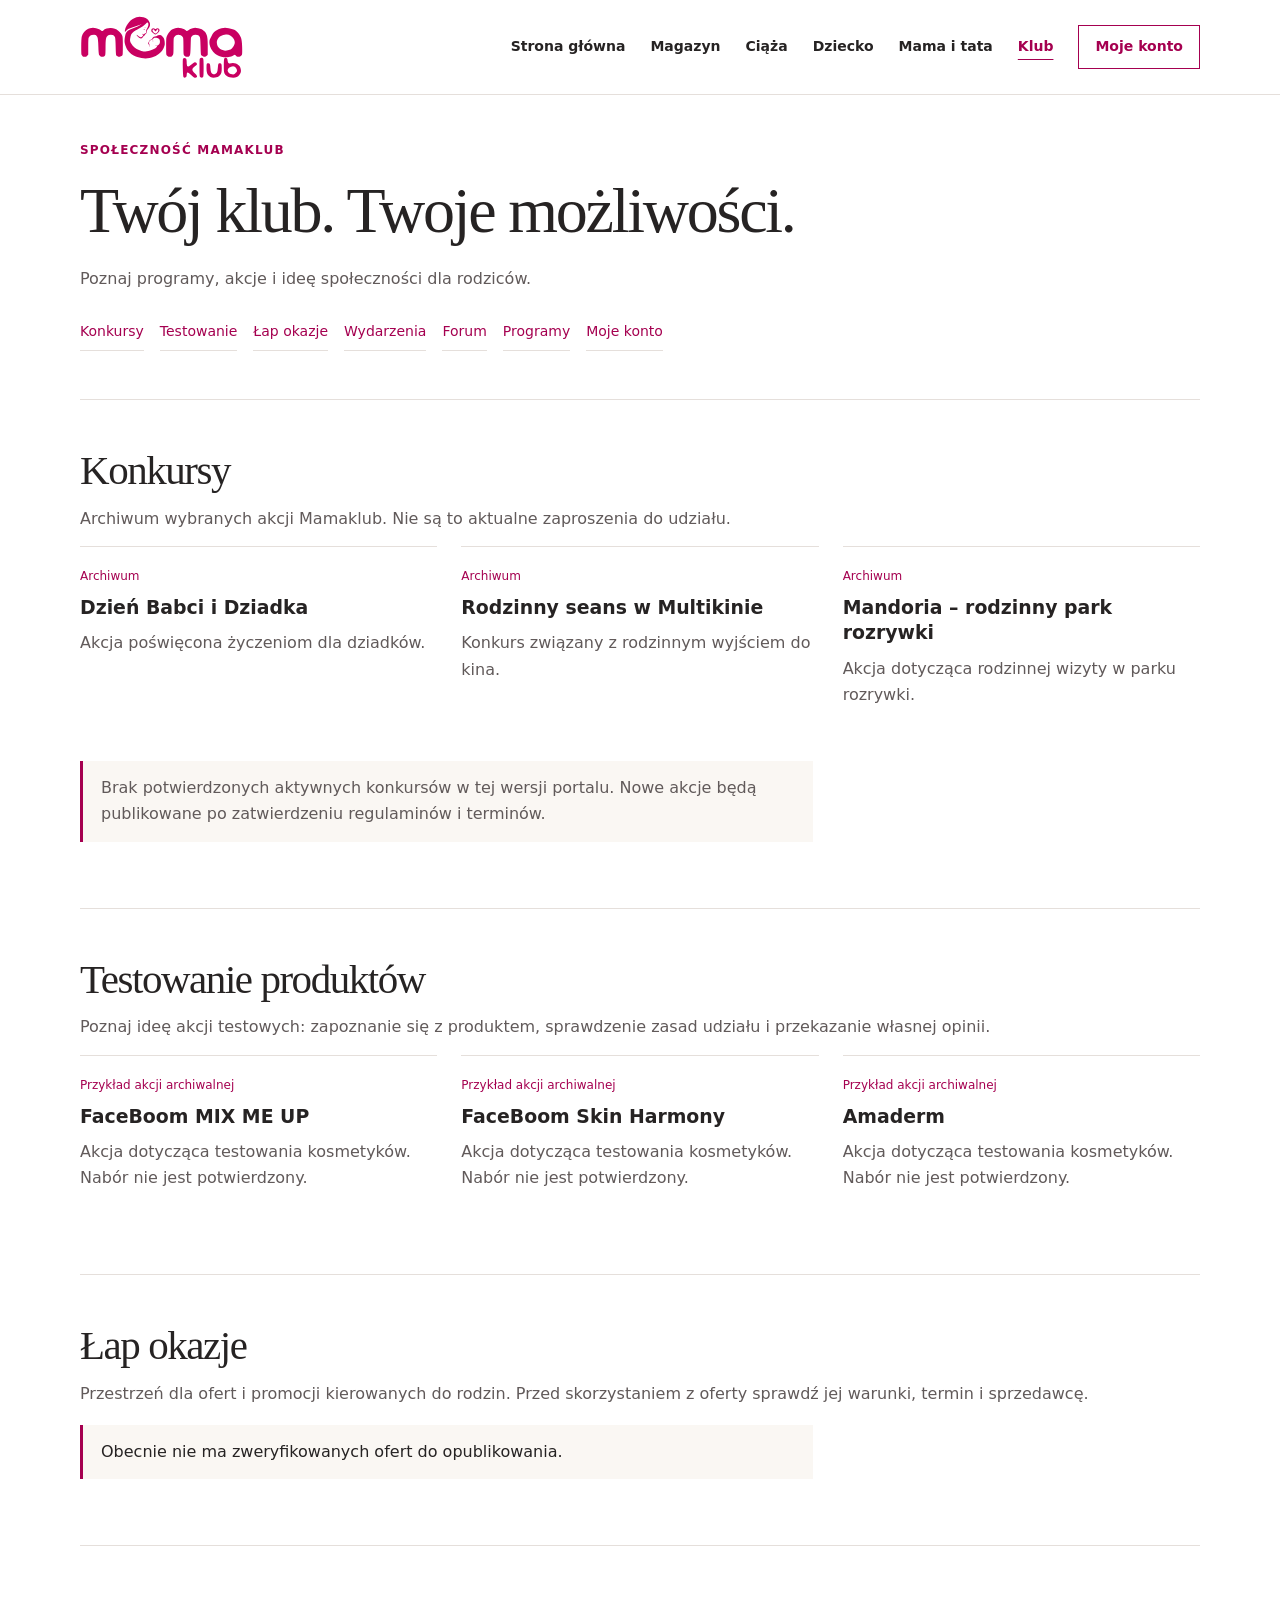
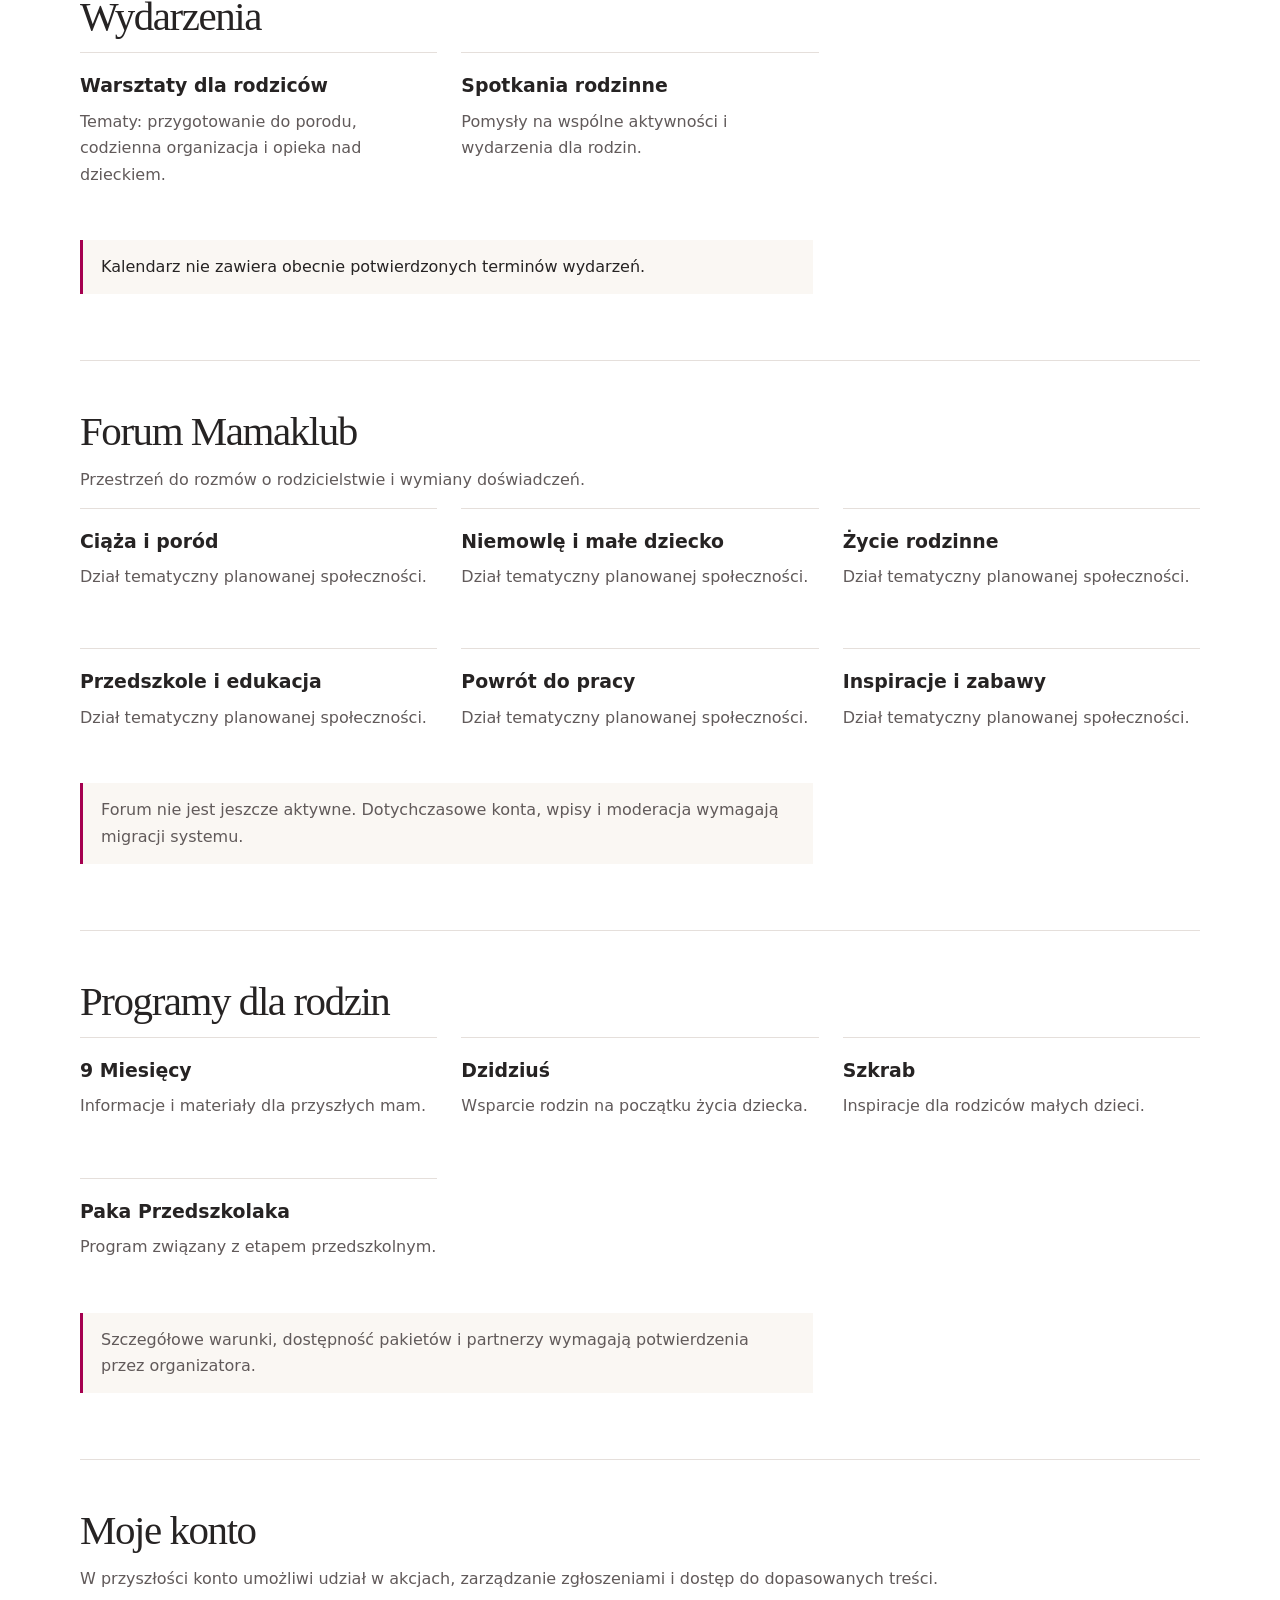
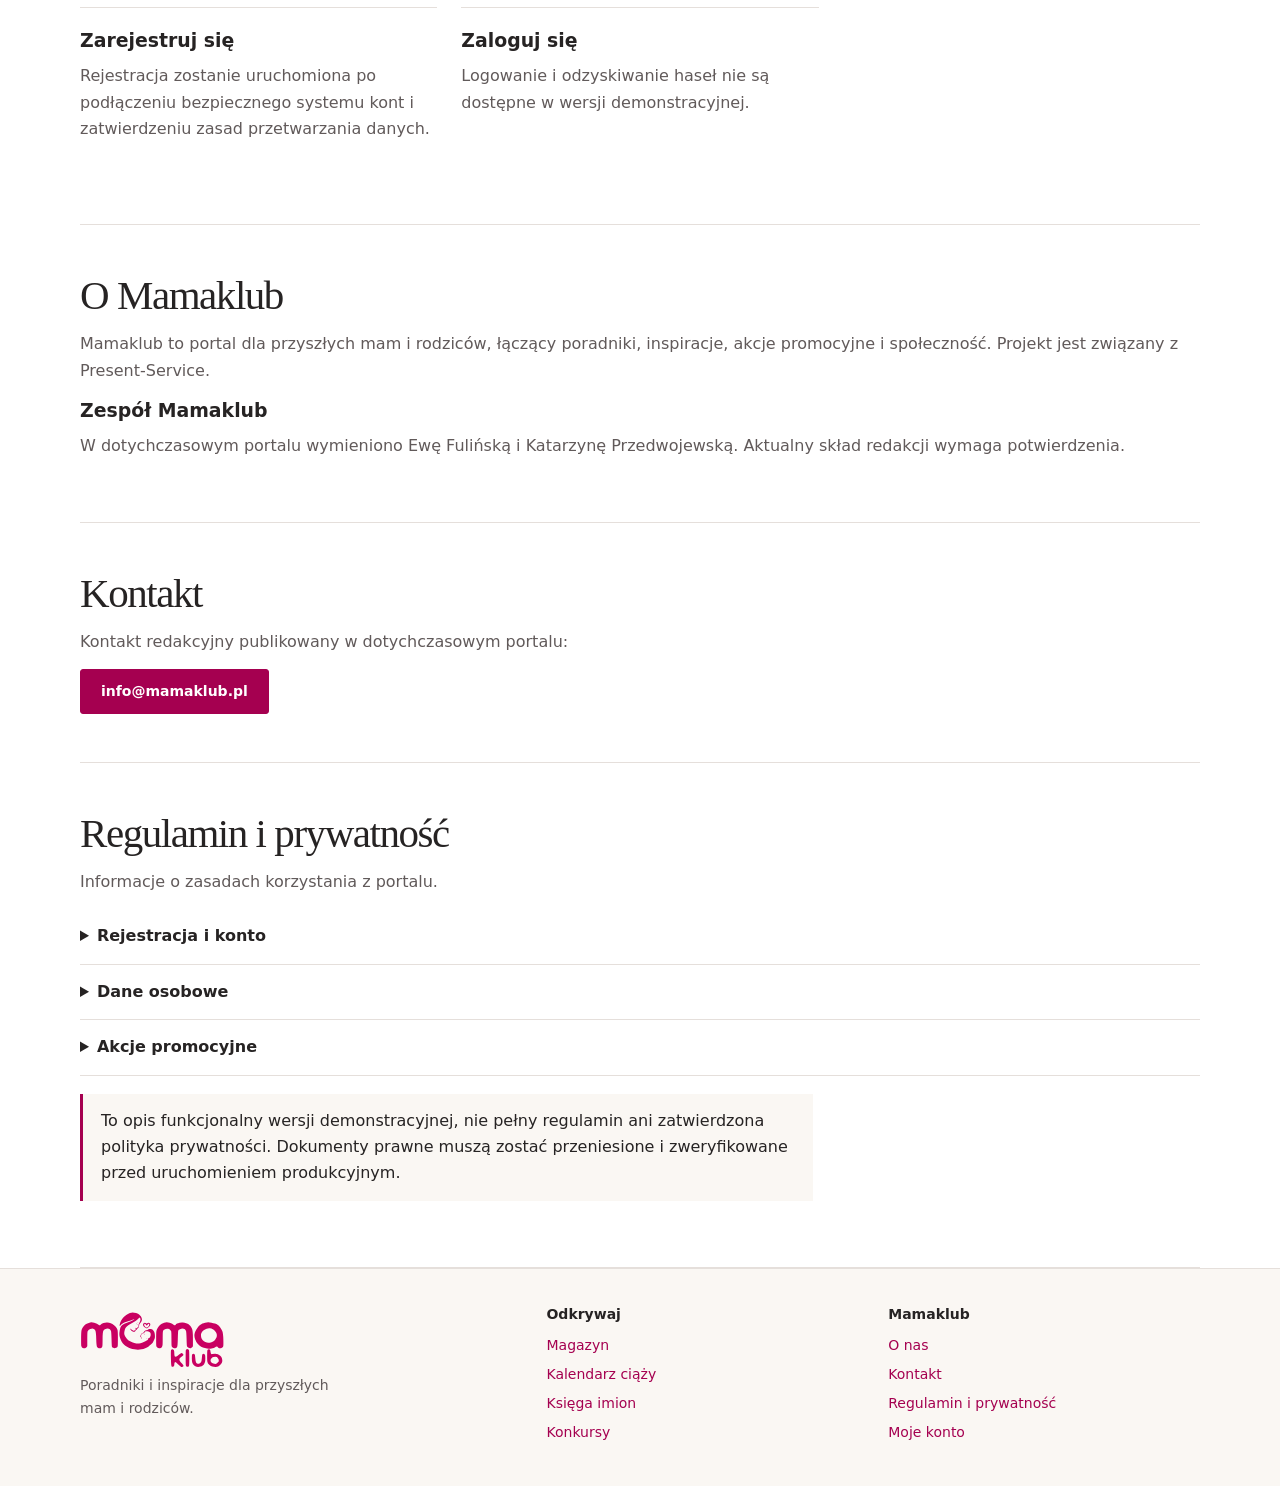
==== klub.html @ cb4fab3b "Apply consistent editorial layout and navigation to klub.html" ====
<!doctype html><html lang="pl"><head><meta charset="utf-8"><meta name="viewport" content="width=device-width,initial-scale=1"><title>Klub i korzyści – Mamaklub</title><link rel="icon" href="assets/favicon.svg"><link rel="stylesheet" href="assets/site.css"><meta name="description" content="Programy rodzinne, konkursy, testowanie produktów i informacje o klubie Mamaklub."><meta property="og:type" content="website"><meta property="og:locale" content="pl_PL"><meta property="og:site_name" content="Mamaklub"><meta name="robots" content="noindex,follow"></head><body><a class="skip" href="#main">Przejdź do treści</a><header class="site-head"><div class="wrap mast"><a class="brand" href="index.html"><img src="assets/logo.svg" alt="Mama Klub – strona główna" width="164" height="64"></a><button class="menu" type="button" aria-expanded="false" aria-controls="site-nav">Menu</button><nav class="site-nav" id="site-nav" aria-label="Menu główne"><a href="index.html">Strona główna</a><a href="magazyn.html">Magazyn</a><a href="poradniki.html#ciaza">Ciąża</a><a href="poradniki.html#dziecko">Dziecko</a><a href="poradniki.html#rodzina">Mama i tata</a><a href="klub.html" aria-current="page">Klub</a><a class="account" href="klub.html#konto">Moje konto</a></nav></div></header><main id="main" class="wrap"><div class="subhero"><span class="eyebrow">Społeczność Mamaklub</span><h1>Twój klub. Twoje możliwości.</h1><p>Poznaj programy, akcje i ideę społeczności dla rodziców.</p><div class="jump"><a href="#konkursy">Konkursy</a><a href="#testowanie">Testowanie</a><a href="#okazje">Łap okazje</a><a href="#wydarzenia">Wydarzenia</a><a href="#forum">Forum</a><a href="#programy">Programy</a><a href="#konto">Moje konto</a></div></div><section id="konkursy"><h2>Konkursy</h2><p>Archiwum wybranych akcji Mamaklub. Nie są to aktualne zaproszenia do udziału.</p><div class="grid"><article class="tile"><span class="status">Archiwum</span><h3>Dzień Babci i Dziadka</h3><p>Akcja poświęcona życzeniom dla dziadków.</p></article><article class="tile"><span class="status">Archiwum</span><h3>Rodzinny seans w Multikinie</h3><p>Konkurs związany z rodzinnym wyjściem do kina.</p></article><article class="tile"><span class="status">Archiwum</span><h3>Mandoria – rodzinny park rozrywki</h3><p>Akcja dotycząca rodzinnej wizyty w parku rozrywki.</p></article></div><p class="note">Brak potwierdzonych aktywnych konkursów w tej wersji portalu. Nowe akcje będą publikowane po zatwierdzeniu regulaminów i terminów.</p></section><section id="testowanie"><h2>Testowanie produktów</h2><p>Poznaj ideę akcji testowych: zapoznanie się z produktem, sprawdzenie zasad udziału i przekazanie własnej opinii.</p><div class="grid"><article class="tile"><span class="status">Przykład akcji archiwalnej</span><h3>FaceBoom MIX ME UP</h3><p>Akcja dotycząca testowania kosmetyków. Nabór nie jest potwierdzony.</p></article><article class="tile"><span class="status">Przykład akcji archiwalnej</span><h3>FaceBoom Skin Harmony</h3><p>Akcja dotycząca testowania kosmetyków. Nabór nie jest potwierdzony.</p></article><article class="tile"><span class="status">Przykład akcji archiwalnej</span><h3>Amaderm</h3><p>Akcja dotycząca testowania kosmetyków. Nabór nie jest potwierdzony.</p></article></div></section><section id="okazje"><h2>Łap okazje</h2><p>Przestrzeń dla ofert i promocji kierowanych do rodzin. Przed skorzystaniem z oferty sprawdź jej warunki, termin i sprzedawcę.</p><div class="note">Obecnie nie ma zweryfikowanych ofert do opublikowania.</div></section><section id="wydarzenia"><h2>Wydarzenia</h2><div class="grid"><article class="tile"><h3>Warsztaty dla rodziców</h3><p>Tematy: przygotowanie do porodu, codzienna organizacja i opieka nad dzieckiem.</p></article><article class="tile"><h3>Spotkania rodzinne</h3><p>Pomysły na wspólne aktywności i wydarzenia dla rodzin.</p></article></div><div class="note">Kalendarz nie zawiera obecnie potwierdzonych terminów wydarzeń.</div></section><section id="forum"><h2>Forum Mamaklub</h2><p>Przestrzeń do rozmów o rodzicielstwie i wymiany doświadczeń.</p><div class="grid"><article class="tile"><h3>Ciąża i poród</h3><p>Dział tematyczny planowanej społeczności.</p></article><article class="tile"><h3>Niemowlę i małe dziecko</h3><p>Dział tematyczny planowanej społeczności.</p></article><article class="tile"><h3>Życie rodzinne</h3><p>Dział tematyczny planowanej społeczności.</p></article><article class="tile"><h3>Przedszkole i edukacja</h3><p>Dział tematyczny planowanej społeczności.</p></article><article class="tile"><h3>Powrót do pracy</h3><p>Dział tematyczny planowanej społeczności.</p></article><article class="tile"><h3>Inspiracje i zabawy</h3><p>Dział tematyczny planowanej społeczności.</p></article></div><p class="note">Forum nie jest jeszcze aktywne. Dotychczasowe konta, wpisy i moderacja wymagają migracji systemu.</p></section><section id="programy"><h2>Programy dla rodzin</h2><div class="grid"><article class="tile"><h3>9 Miesięcy</h3><p>Informacje i materiały dla przyszłych mam.</p></article><article class="tile"><h3>Dzidziuś</h3><p>Wsparcie rodzin na początku życia dziecka.</p></article><article class="tile"><h3>Szkrab</h3><p>Inspiracje dla rodziców małych dzieci.</p></article><article class="tile"><h3>Paka Przedszkolaka</h3><p>Program związany z etapem przedszkolnym.</p></article></div><p class="note">Szczegółowe warunki, dostępność pakietów i partnerzy wymagają potwierdzenia przez organizatora.</p></section><section id="konto"><h2>Moje konto</h2><p>W przyszłości konto umożliwi udział w akcjach, zarządzanie zgłoszeniami i dostęp do dopasowanych treści.</p><div class="grid"><article class="tile"><h3>Zarejestruj się</h3><p>Rejestracja zostanie uruchomiona po podłączeniu bezpiecznego systemu kont i zatwierdzeniu zasad przetwarzania danych.</p></article><article class="tile"><h3>Zaloguj się</h3><p>Logowanie i odzyskiwanie haseł nie są dostępne w wersji demonstracyjnej.</p></article></div></section><section id="onas"><h2>O Mamaklub</h2><p>Mamaklub to portal dla przyszłych mam i rodziców, łączący poradniki, inspiracje, akcje promocyjne i społeczność. Projekt jest związany z Present-Service.</p><h3>Zespół Mamaklub</h3><p>W dotychczasowym portalu wymieniono Ewę Fulińską i Katarzynę Przedwojewską. Aktualny skład redakcji wymaga potwierdzenia.</p></section><section id="kontakt"><h2>Kontakt</h2><p>Kontakt redakcyjny publikowany w dotychczasowym portalu:</p><a class="btn" href="mailto:info@mamaklub.pl">info@mamaklub.pl</a></section><section id="regulamin"><h2>Regulamin i prywatność</h2><p>Informacje o zasadach korzystania z portalu.</p><details><summary>Rejestracja i konto</summary><p>Dotychczasowy regulamin opisuje dobrowolne, bezpłatne konto oraz potwierdzenie rejestracji przez e-mail. Nowa wersja nie rejestruje użytkowników.</p></details><details><summary>Dane osobowe</summary><p>W tej wersji nie ma formularzy zbierających dane osobowe. Kalendarz i wyszukiwarki działają lokalnie w przeglądarce. Zewnętrzne obrazy na stronie głównej mogą powodować połączenia z dostawcą zdjęć.</p></details><details><summary>Akcje promocyjne</summary><p>Każda aktywna akcja wymaga zatwierdzonych zasad, terminów oraz informacji o przetwarzaniu danych.</p></details><div class="note">To opis funkcjonalny wersji demonstracyjnej, nie pełny regulamin ani zatwierdzona polityka prywatności. Dokumenty prawne muszą zostać przeniesione i zweryfikowane przed uruchomieniem produkcyjnym.</div></section></main><footer class="site-foot"><div class="wrap footgrid"><div><a class="brand" href="index.html"><img src="assets/logo.svg" alt="Mama Klub" width="145" height="57"></a><p>Poradniki i inspiracje dla przyszłych mam i rodziców.</p></div><div><h3>Odkrywaj</h3><a href="magazyn.html">Magazyn</a><a href="poradniki.html#kalendarz">Kalendarz ciąży</a><a href="poradniki.html#imiona">Księga imion</a><a href="klub.html#konkursy">Konkursy</a></div><div><h3>Mamaklub</h3><a href="klub.html#onas">O nas</a><a href="klub.html#kontakt">Kontakt</a><a href="klub.html#regulamin">Regulamin i prywatność</a><a href="klub.html#konto">Moje konto</a></div></div></footer><script>(()=>{const b=document.querySelector('.menu'),n=document.querySelector('.site-nav');b.addEventListener('click',()=>{b.setAttribute('aria-expanded',String(n.classList.toggle('open')))});n.addEventListener('click',e=>{if(e.target.closest('a')){n.classList.remove('open');b.setAttribute('aria-expanded','false')}});document.addEventListener('keydown',e=>{if(e.key==='Escape'&&n.classList.contains('open')){n.classList.remove('open');b.setAttribute('aria-expanded','false');b.focus()}})})();</script></body></html>
---- assets/site.css ----
/* Mamaklub editorial design system */
:root{--ink:#262323;--muted:#615a5a;--rose:#a50050;--pink:#f8e9ef;--cream:#faf7f3;--line:#e5dfdb;--white:#fff;--measure:72ch}*{box-sizing:border-box}html{scroll-behavior:smooth}body{margin:0;background:#fff;color:var(--ink);font:16px/1.65 system-ui,-apple-system,BlinkMacSystemFont,"Segoe UI",sans-serif}a{color:var(--rose);text-decoration:none}a:hover{text-decoration:underline;text-underline-offset:4px}a:focus-visible,button:focus-visible,input:focus-visible,summary:focus-visible{outline:3px solid var(--rose);outline-offset:4px}h1,h2{font-family:Georgia,"Times New Roman",serif;font-weight:500;line-height:1.12;letter-spacing:-.035em}h1{font-size:clamp(2.6rem,5vw,4.6rem);margin:0 0 20px}h2{font-size:clamp(1.85rem,3.2vw,2.8rem);margin:0 0 12px}h3{font-size:1.18rem;line-height:1.35;margin:0 0 10px}p{color:var(--muted);margin:0 0 14px}img{max-width:100%;display:block}.wrap{max-width:1180px;margin:auto;padding:0 30px}.skip{position:absolute;top:-100px;left:10px;background:white;padding:10px;z-index:20}.skip:focus{top:8px}.site-head{border-bottom:1px solid var(--line);background:white}.mast{min-height:94px;display:flex;align-items:center;justify-content:space-between;gap:26px}.brand img{width:164px;height:auto}.site-nav{display:flex;align-items:center;gap:25px;flex-wrap:wrap;font-size:14px;font-weight:600}.site-nav a{color:var(--ink);white-space:nowrap}.site-nav a[aria-current]{color:var(--rose);text-decoration:underline;text-underline-offset:8px}.site-nav .account{color:var(--rose);border:1px solid var(--rose);padding:9px 16px}.menu{display:none;background:white;color:var(--ink);border:1px solid var(--line);padding:8px 13px}.eyebrow{font-size:12px;letter-spacing:.1em;text-transform:uppercase;font-weight:700;color:var(--rose);margin:0 0 14px;display:block}.hero{display:grid;grid-template-columns: .95fr 1.05fr;background:var(--cream);margin:32px 0 0;border-radius:0;overflow:hidden;min-height:0}.copy{padding:clamp(30px,5vw,64px);align-self:center}.copy p{font-size:17px;max-width:44ch;margin:0 0 26px}.heroimg{position:relative;min-height:390px;background:#e9ded5}.heroimg img{width:100%;height:100%;position:absolute;inset:0;object-fit:cover}.actions{display:flex;flex-wrap:wrap;gap:12px}.btn,button{display:inline-flex;align-items:center;justify-content:center;background:var(--rose);color:white;border:1px solid var(--rose);padding:11px 20px;border-radius:3px;font:600 14px/1.5 system-ui,sans-serif;cursor:pointer;text-decoration:none}.btn.alt{background:transparent;color:var(--rose)}.more{font-size:14px;color:var(--rose);font-weight:700}.strip{display:flex;flex-wrap:wrap;gap:12px 28px;border-bottom:1px solid var(--line);padding:20px 0;font-size:14px;color:var(--muted);text-align:left}.strip strong{display:none}section{padding:48px 0;border-bottom:1px solid var(--line);scroll-margin-top:24px}.heading{display:flex;justify-content:space-between;align-items:end;gap:20px;margin-bottom:24px}.heading p{max-width:45ch}.cards,.grid{display:grid;grid-template-columns:repeat(3,minmax(0,1fr));gap:24px}.card,.story,.tile{border:0;border-top:1px solid var(--line);background:transparent;border-radius:0;box-shadow:none;overflow:visible;padding:20px 0}.card:hover{transform:none;box-shadow:none}.card:has(.photo){padding:0;border-top:0}.photo{height:230px;background:var(--cream);overflow:hidden}.photo img{width:100%;height:100%;object-fit:cover}.cardbody{padding:18px 0 0}.cardbody p{margin:8px 0 14px}.benefits{display:grid;grid-template-columns:1fr 1fr;gap:48px;background:var(--pink);padding:36px;border-radius:0}.tiles{display:grid;grid-template-columns:1fr 1fr;gap:0 24px}.tile span{font-size:12px;color:var(--rose);display:block;margin:0 0 8px}.programs{display:grid;grid-template-columns:repeat(4,minmax(0,1fr));gap:0 24px}.program{background:transparent;border:0;border-top:1px solid var(--line);border-radius:0;padding:18px 0;color:var(--ink);display:block}.program p{font-size:14px}.end{text-align:left;background:var(--cream);padding:34px;border-radius:0}.end p{max-width:65ch;margin:12px 0 20px}.tag{display:none}.site-foot{border-top:1px solid var(--line);background:var(--cream);padding:36px 0;font-size:14px}.footgrid{display:grid;grid-template-columns:1.4fr 1fr 1fr;gap:30px}.footgrid h3{font-size:14px}.footgrid a{display:block;margin:6px 0}.footgrid .brand img{width:145px}.footgrid p{max-width:32ch}.subhero,.head{padding:46px 0 28px;border-bottom:1px solid var(--line);background:white}.subhero p,.head p,.lead{max-width:var(--measure)}.jump,.links,.filters{display:flex;flex-wrap:wrap;gap:8px 16px;margin:20px 0}.jump a,.links a{background:none;border:0;border-bottom:1px solid var(--line);border-radius:0;padding:7px 0;font-size:14px}.note{border-left:3px solid var(--rose);padding:14px 18px;background:var(--cream);border-radius:0;margin:18px 0;max-width:var(--measure)}.status,.byline,.source{font-size:13px;color:var(--muted)}input,select{font:inherit;border:1px solid #aaa19e;border-radius:3px;padding:11px 13px;background:white;max-width:100%;display:block;margin:8px 0 14px}label{font-weight:600}.filters button{background:white;color:var(--ink);border:1px solid var(--line);padding:8px 12px}.filters button[aria-pressed=true]{background:var(--rose);color:white;border-color:var(--rose)}.story{display:flex;flex-direction:column}.story p{flex:1}.reading{max-width:760px;margin:24px auto;padding:28px 0;border:0;border-radius:0;background:white}.reading .eyebrow{margin-top:25px}.reading p{color:var(--ink);line-height:1.85}.reading .intro{font-size:20px;color:var(--muted)}.reading .byline,.reading .source{font-size:13px;color:var(--muted)}details{border-bottom:1px solid var(--line);padding:14px 0}summary{font-weight:650;cursor:pointer}details p{padding-top:10px}[hidden]{display:none!important}.name{border:1px solid var(--line);padding:12px}.name:hover{background:var(--cream)}@media(max-width:900px){.mast{min-height:76px;flex-wrap:wrap;gap:12px;padding-top:12px;padding-bottom:12px}.menu{display:inline-flex}.site-nav{display:none;width:100%;padding:12px 0;flex-direction:column;align-items:flex-start;gap:16px}.site-nav.open{display:flex}.hero,.benefits{grid-template-columns:1fr}.heroimg{min-height:320px}.cards,.grid,.programs{grid-template-columns:repeat(2,minmax(0,1fr))}.heading{align-items:flex-start;flex-direction:column;gap:8px}}@media(max-width:540px){.wrap{padding:0 18px}.mast{padding-top:10px;padding-bottom:10px}.brand img{width:135px}.hero{margin-top:18px}.copy{padding:28px 22px}.heroimg{min-height:260px}.cards,.grid,.footgrid{grid-template-columns:1fr;gap:18px}.programs,.tiles{grid-template-columns:repeat(2,minmax(0,1fr));gap:0 15px}.benefits,.end{padding:24px}.photo{height:220px}section{padding:34px 0}.subhero,.head{padding:28px 0 16px}}@media(prefers-reduced-motion:reduce){html{scroll-behavior:auto}}
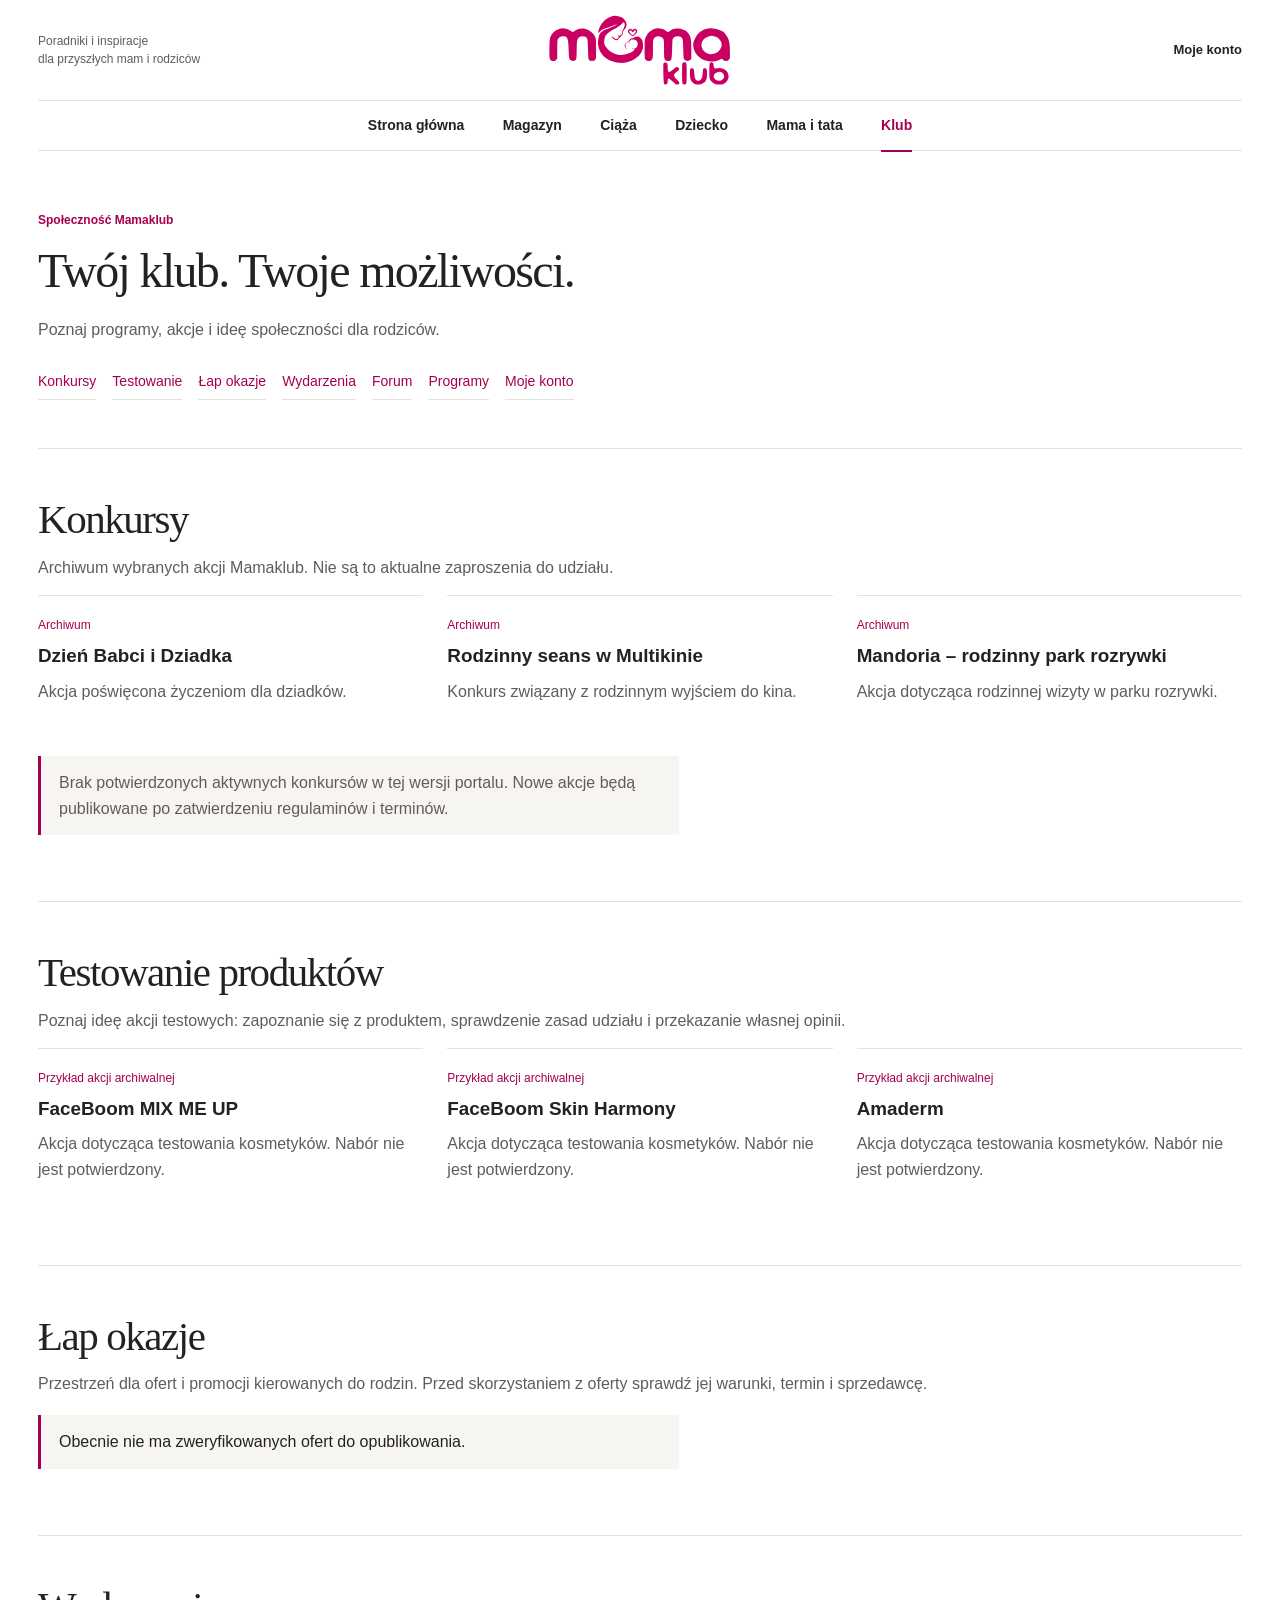
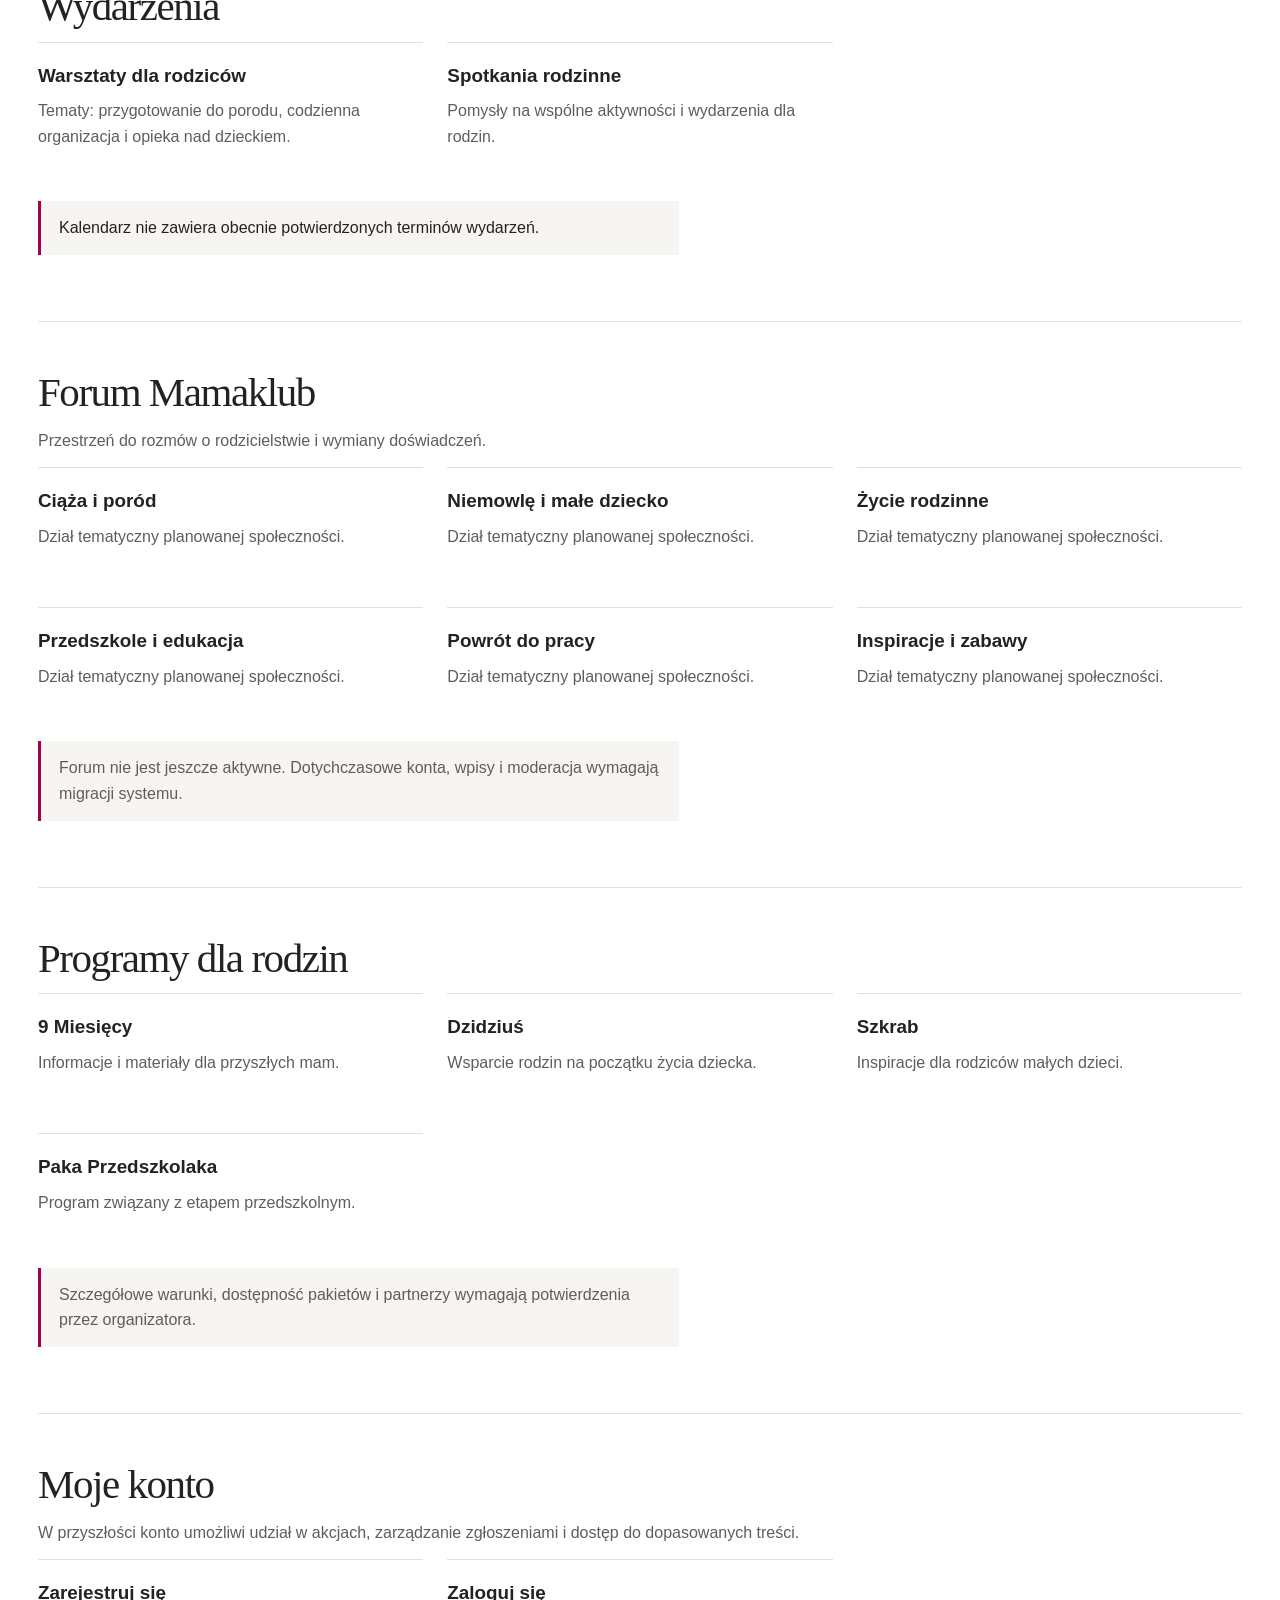
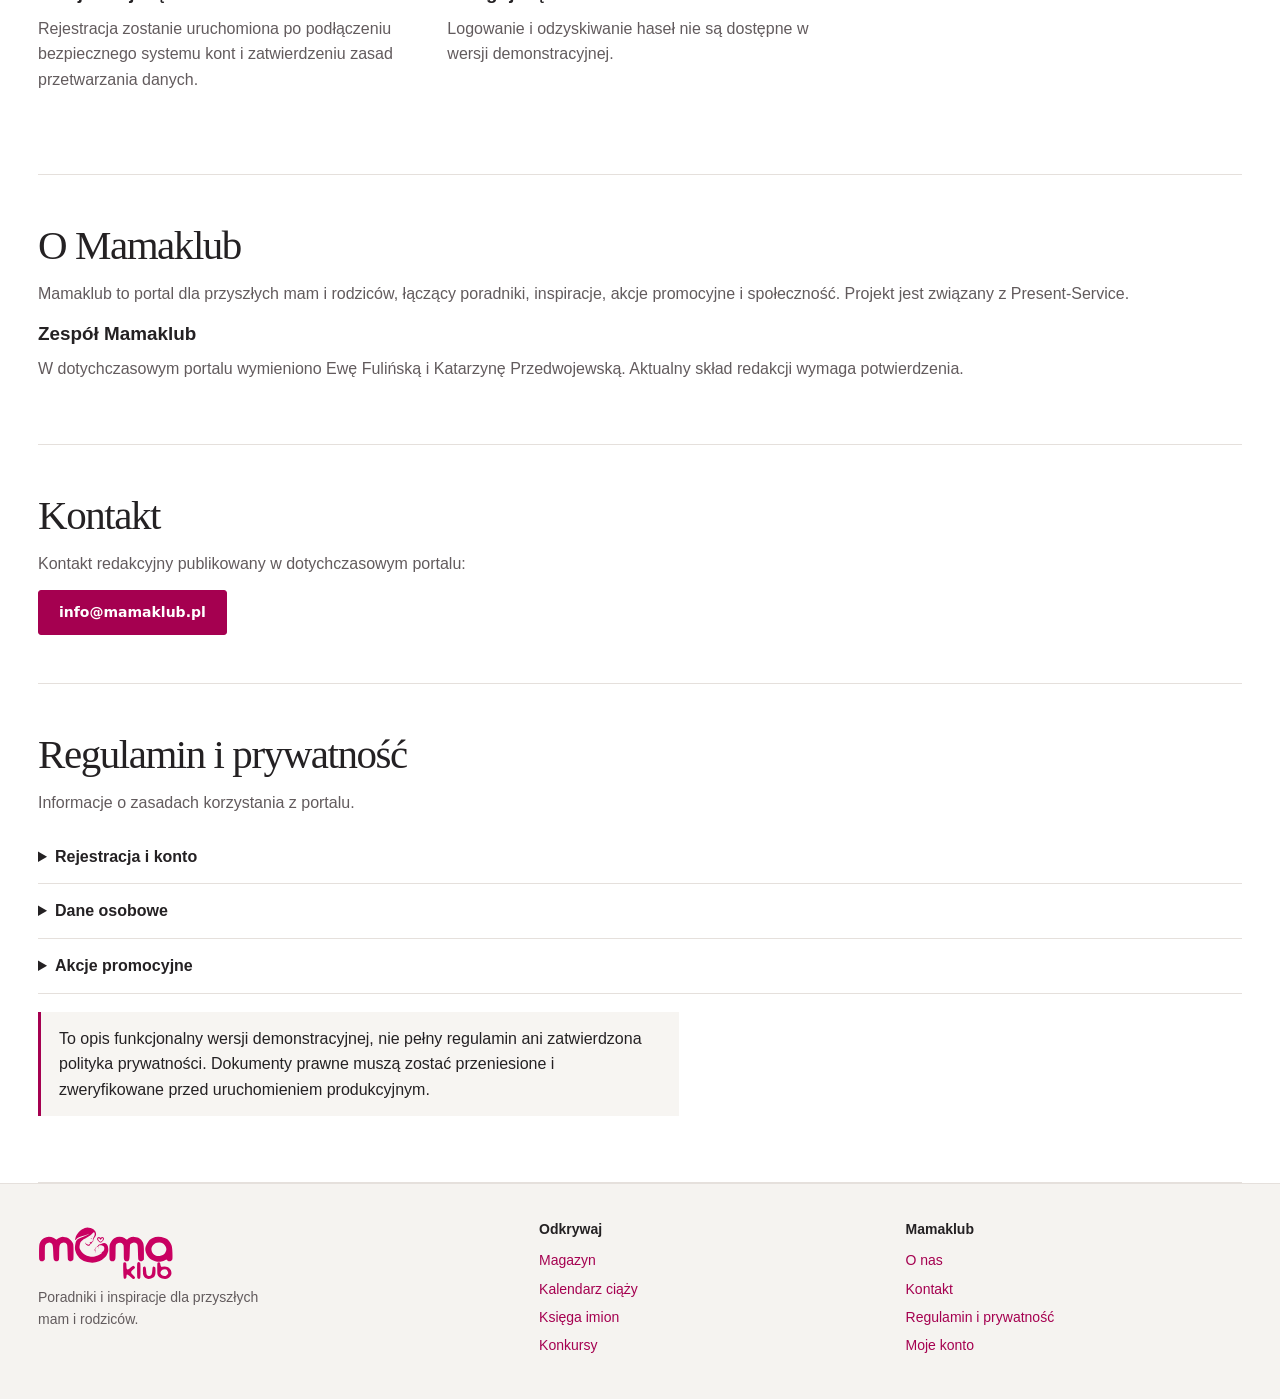
==== commit 15ad802f: "Apply magazine masthead and refined editorial presentation to klub.html" ====
--- a/klub.html
+++ b/klub.html
@@ -1 +1 @@
-<!doctype html><html lang="pl"><head><meta charset="utf-8"><meta name="viewport" content="width=device-width,initial-scale=1"><title>Klub i korzyści – Mamaklub</title><link rel="icon" href="assets/favicon.svg"><link rel="stylesheet" href="assets/site.css"><meta name="description" content="Programy rodzinne, konkursy, testowanie produktów i informacje o klubie Mamaklub."><meta property="og:type" content="website"><meta property="og:locale" content="pl_PL"><meta property="og:site_name" content="Mamaklub"><meta name="robots" content="noindex,follow"></head><body><a class="skip" href="#main">Przejdź do treści</a><header class="site-head"><div class="wrap mast"><a class="brand" href="index.html"><img src="assets/logo.svg" alt="Mama Klub – strona główna" width="164" height="64"></a><button class="menu" type="button" aria-expanded="false" aria-controls="site-nav">Menu</button><nav class="site-nav" id="site-nav" aria-label="Menu główne"><a href="index.html">Strona główna</a><a href="magazyn.html">Magazyn</a><a href="poradniki.html#ciaza">Ciąża</a><a href="poradniki.html#dziecko">Dziecko</a><a href="poradniki.html#rodzina">Mama i tata</a><a href="klub.html" aria-current="page">Klub</a><a class="account" href="klub.html#konto">Moje konto</a></nav></div></header><main id="main" class="wrap"><div class="subhero"><span class="eyebrow">Społeczność Mamaklub</span><h1>Twój klub. Twoje możliwości.</h1><p>Poznaj programy, akcje i ideę społeczności dla rodziców.</p><div class="jump"><a href="#konkursy">Konkursy</a><a href="#testowanie">Testowanie</a><a href="#okazje">Łap okazje</a><a href="#wydarzenia">Wydarzenia</a><a href="#forum">Forum</a><a href="#programy">Programy</a><a href="#konto">Moje konto</a></div></div><section id="konkursy"><h2>Konkursy</h2><p>Archiwum wybranych akcji Mamaklub. Nie są to aktualne zaproszenia do udziału.</p><div class="grid"><article class="tile"><span class="status">Archiwum</span><h3>Dzień Babci i Dziadka</h3><p>Akcja poświęcona życzeniom dla dziadków.</p></article><article class="tile"><span class="status">Archiwum</span><h3>Rodzinny seans w Multikinie</h3><p>Konkurs związany z rodzinnym wyjściem do kina.</p></article><article class="tile"><span class="status">Archiwum</span><h3>Mandoria – rodzinny park rozrywki</h3><p>Akcja dotycząca rodzinnej wizyty w parku rozrywki.</p></article></div><p class="note">Brak potwierdzonych aktywnych konkursów w tej wersji portalu. Nowe akcje będą publikowane po zatwierdzeniu regulaminów i terminów.</p></section><section id="testowanie"><h2>Testowanie produktów</h2><p>Poznaj ideę akcji testowych: zapoznanie się z produktem, sprawdzenie zasad udziału i przekazanie własnej opinii.</p><div class="grid"><article class="tile"><span class="status">Przykład akcji archiwalnej</span><h3>FaceBoom MIX ME UP</h3><p>Akcja dotycząca testowania kosmetyków. Nabór nie jest potwierdzony.</p></article><article class="tile"><span class="status">Przykład akcji archiwalnej</span><h3>FaceBoom Skin Harmony</h3><p>Akcja dotycząca testowania kosmetyków. Nabór nie jest potwierdzony.</p></article><article class="tile"><span class="status">Przykład akcji archiwalnej</span><h3>Amaderm</h3><p>Akcja dotycząca testowania kosmetyków. Nabór nie jest potwierdzony.</p></article></div></section><section id="okazje"><h2>Łap okazje</h2><p>Przestrzeń dla ofert i promocji kierowanych do rodzin. Przed skorzystaniem z oferty sprawdź jej warunki, termin i sprzedawcę.</p><div class="note">Obecnie nie ma zweryfikowanych ofert do opublikowania.</div></section><section id="wydarzenia"><h2>Wydarzenia</h2><div class="grid"><article class="tile"><h3>Warsztaty dla rodziców</h3><p>Tematy: przygotowanie do porodu, codzienna organizacja i opieka nad dzieckiem.</p></article><article class="tile"><h3>Spotkania rodzinne</h3><p>Pomysły na wspólne aktywności i wydarzenia dla rodzin.</p></article></div><div class="note">Kalendarz nie zawiera obecnie potwierdzonych terminów wydarzeń.</div></section><section id="forum"><h2>Forum Mamaklub</h2><p>Przestrzeń do rozmów o rodzicielstwie i wymiany doświadczeń.</p><div class="grid"><article class="tile"><h3>Ciąża i poród</h3><p>Dział tematyczny planowanej społeczności.</p></article><article class="tile"><h3>Niemowlę i małe dziecko</h3><p>Dział tematyczny planowanej społeczności.</p></article><article class="tile"><h3>Życie rodzinne</h3><p>Dział tematyczny planowanej społeczności.</p></article><article class="tile"><h3>Przedszkole i edukacja</h3><p>Dział tematyczny planowanej społeczności.</p></article><article class="tile"><h3>Powrót do pracy</h3><p>Dział tematyczny planowanej społeczności.</p></article><article class="tile"><h3>Inspiracje i zabawy</h3><p>Dział tematyczny planowanej społeczności.</p></article></div><p class="note">Forum nie jest jeszcze aktywne. Dotychczasowe konta, wpisy i moderacja wymagają migracji systemu.</p></section><section id="programy"><h2>Programy dla rodzin</h2><div class="grid"><article class="tile"><h3>9 Miesięcy</h3><p>Informacje i materiały dla przyszłych mam.</p></article><article class="tile"><h3>Dzidziuś</h3><p>Wsparcie rodzin na początku życia dziecka.</p></article><article class="tile"><h3>Szkrab</h3><p>Inspiracje dla rodziców małych dzieci.</p></article><article class="tile"><h3>Paka Przedszkolaka</h3><p>Program związany z etapem przedszkolnym.</p></article></div><p class="note">Szczegółowe warunki, dostępność pakietów i partnerzy wymagają potwierdzenia przez organizatora.</p></section><section id="konto"><h2>Moje konto</h2><p>W przyszłości konto umożliwi udział w akcjach, zarządzanie zgłoszeniami i dostęp do dopasowanych treści.</p><div class="grid"><article class="tile"><h3>Zarejestruj się</h3><p>Rejestracja zostanie uruchomiona po podłączeniu bezpiecznego systemu kont i zatwierdzeniu zasad przetwarzania danych.</p></article><article class="tile"><h3>Zaloguj się</h3><p>Logowanie i odzyskiwanie haseł nie są dostępne w wersji demonstracyjnej.</p></article></div></section><section id="onas"><h2>O Mamaklub</h2><p>Mamaklub to portal dla przyszłych mam i rodziców, łączący poradniki, inspiracje, akcje promocyjne i społeczność. Projekt jest związany z Present-Service.</p><h3>Zespół Mamaklub</h3><p>W dotychczasowym portalu wymieniono Ewę Fulińską i Katarzynę Przedwojewską. Aktualny skład redakcji wymaga potwierdzenia.</p></section><section id="kontakt"><h2>Kontakt</h2><p>Kontakt redakcyjny publikowany w dotychczasowym portalu:</p><a class="btn" href="mailto:info@mamaklub.pl">info@mamaklub.pl</a></section><section id="regulamin"><h2>Regulamin i prywatność</h2><p>Informacje o zasadach korzystania z portalu.</p><details><summary>Rejestracja i konto</summary><p>Dotychczasowy regulamin opisuje dobrowolne, bezpłatne konto oraz potwierdzenie rejestracji przez e-mail. Nowa wersja nie rejestruje użytkowników.</p></details><details><summary>Dane osobowe</summary><p>W tej wersji nie ma formularzy zbierających dane osobowe. Kalendarz i wyszukiwarki działają lokalnie w przeglądarce. Zewnętrzne obrazy na stronie głównej mogą powodować połączenia z dostawcą zdjęć.</p></details><details><summary>Akcje promocyjne</summary><p>Każda aktywna akcja wymaga zatwierdzonych zasad, terminów oraz informacji o przetwarzaniu danych.</p></details><div class="note">To opis funkcjonalny wersji demonstracyjnej, nie pełny regulamin ani zatwierdzona polityka prywatności. Dokumenty prawne muszą zostać przeniesione i zweryfikowane przed uruchomieniem produkcyjnym.</div></section></main><footer class="site-foot"><div class="wrap footgrid"><div><a class="brand" href="index.html"><img src="assets/logo.svg" alt="Mama Klub" width="145" height="57"></a><p>Poradniki i inspiracje dla przyszłych mam i rodziców.</p></div><div><h3>Odkrywaj</h3><a href="magazyn.html">Magazyn</a><a href="poradniki.html#kalendarz">Kalendarz ciąży</a><a href="poradniki.html#imiona">Księga imion</a><a href="klub.html#konkursy">Konkursy</a></div><div><h3>Mamaklub</h3><a href="klub.html#onas">O nas</a><a href="klub.html#kontakt">Kontakt</a><a href="klub.html#regulamin">Regulamin i prywatność</a><a href="klub.html#konto">Moje konto</a></div></div></footer><script>(()=>{const b=document.querySelector('.menu'),n=document.querySelector('.site-nav');b.addEventListener('click',()=>{b.setAttribute('aria-expanded',String(n.classList.toggle('open')))});n.addEventListener('click',e=>{if(e.target.closest('a')){n.classList.remove('open');b.setAttribute('aria-expanded','false')}});document.addEventListener('keydown',e=>{if(e.key==='Escape'&&n.classList.contains('open')){n.classList.remove('open');b.setAttribute('aria-expanded','false');b.focus()}})})();</script></body></html>+<!doctype html><html lang="pl"><head><meta charset="utf-8"><meta name="viewport" content="width=device-width,initial-scale=1"><title>Klub i korzyści – Mamaklub</title><link rel="icon" href="assets/favicon.svg"><link rel="stylesheet" href="assets/site.css?v=editorial2"><meta name="description" content="Programy rodzinne, konkursy, testowanie produktów i informacje o klubie Mamaklub."><meta property="og:type" content="website"><meta property="og:locale" content="pl_PL"><meta property="og:site_name" content="Mamaklub"><meta name="robots" content="noindex,follow"></head><body><a class="skip" href="#main">Przejdź do treści</a><header class="site-head"><div class="wrap mast"><div class="mast-meta">Poradniki i inspiracje<br>dla przyszłych mam i rodziców</div><a class="brand" href="index.html"><img src="assets/logo.svg" alt="Mama Klub – strona główna" width="164" height="64"></a><a class="mast-account" href="klub.html#konto">Moje konto</a><button class="menu" type="button" aria-expanded="false" aria-controls="site-nav">Menu</button><nav class="site-nav" id="site-nav" aria-label="Menu główne"><a href="index.html">Strona główna</a><a href="magazyn.html">Magazyn</a><a href="poradniki.html#ciaza">Ciąża</a><a href="poradniki.html#dziecko">Dziecko</a><a href="poradniki.html#rodzina">Mama i tata</a><a href="klub.html" aria-current="page">Klub</a><a class="account" href="klub.html#konto">Moje konto</a></nav></div></header><main id="main" class="wrap"><div class="subhero"><span class="eyebrow">Społeczność Mamaklub</span><h1>Twój klub. Twoje możliwości.</h1><p>Poznaj programy, akcje i ideę społeczności dla rodziców.</p><div class="jump"><a href="#konkursy">Konkursy</a><a href="#testowanie">Testowanie</a><a href="#okazje">Łap okazje</a><a href="#wydarzenia">Wydarzenia</a><a href="#forum">Forum</a><a href="#programy">Programy</a><a href="#konto">Moje konto</a></div></div><section id="konkursy"><h2>Konkursy</h2><p>Archiwum wybranych akcji Mamaklub. Nie są to aktualne zaproszenia do udziału.</p><div class="grid"><article class="tile"><span class="status">Archiwum</span><h3>Dzień Babci i Dziadka</h3><p>Akcja poświęcona życzeniom dla dziadków.</p></article><article class="tile"><span class="status">Archiwum</span><h3>Rodzinny seans w Multikinie</h3><p>Konkurs związany z rodzinnym wyjściem do kina.</p></article><article class="tile"><span class="status">Archiwum</span><h3>Mandoria – rodzinny park rozrywki</h3><p>Akcja dotycząca rodzinnej wizyty w parku rozrywki.</p></article></div><p class="note">Brak potwierdzonych aktywnych konkursów w tej wersji portalu. Nowe akcje będą publikowane po zatwierdzeniu regulaminów i terminów.</p></section><section id="testowanie"><h2>Testowanie produktów</h2><p>Poznaj ideę akcji testowych: zapoznanie się z produktem, sprawdzenie zasad udziału i przekazanie własnej opinii.</p><div class="grid"><article class="tile"><span class="status">Przykład akcji archiwalnej</span><h3>FaceBoom MIX ME UP</h3><p>Akcja dotycząca testowania kosmetyków. Nabór nie jest potwierdzony.</p></article><article class="tile"><span class="status">Przykład akcji archiwalnej</span><h3>FaceBoom Skin Harmony</h3><p>Akcja dotycząca testowania kosmetyków. Nabór nie jest potwierdzony.</p></article><article class="tile"><span class="status">Przykład akcji archiwalnej</span><h3>Amaderm</h3><p>Akcja dotycząca testowania kosmetyków. Nabór nie jest potwierdzony.</p></article></div></section><section id="okazje"><h2>Łap okazje</h2><p>Przestrzeń dla ofert i promocji kierowanych do rodzin. Przed skorzystaniem z oferty sprawdź jej warunki, termin i sprzedawcę.</p><div class="note">Obecnie nie ma zweryfikowanych ofert do opublikowania.</div></section><section id="wydarzenia"><h2>Wydarzenia</h2><div class="grid"><article class="tile"><h3>Warsztaty dla rodziców</h3><p>Tematy: przygotowanie do porodu, codzienna organizacja i opieka nad dzieckiem.</p></article><article class="tile"><h3>Spotkania rodzinne</h3><p>Pomysły na wspólne aktywności i wydarzenia dla rodzin.</p></article></div><div class="note">Kalendarz nie zawiera obecnie potwierdzonych terminów wydarzeń.</div></section><section id="forum"><h2>Forum Mamaklub</h2><p>Przestrzeń do rozmów o rodzicielstwie i wymiany doświadczeń.</p><div class="grid"><article class="tile"><h3>Ciąża i poród</h3><p>Dział tematyczny planowanej społeczności.</p></article><article class="tile"><h3>Niemowlę i małe dziecko</h3><p>Dział tematyczny planowanej społeczności.</p></article><article class="tile"><h3>Życie rodzinne</h3><p>Dział tematyczny planowanej społeczności.</p></article><article class="tile"><h3>Przedszkole i edukacja</h3><p>Dział tematyczny planowanej społeczności.</p></article><article class="tile"><h3>Powrót do pracy</h3><p>Dział tematyczny planowanej społeczności.</p></article><article class="tile"><h3>Inspiracje i zabawy</h3><p>Dział tematyczny planowanej społeczności.</p></article></div><p class="note">Forum nie jest jeszcze aktywne. Dotychczasowe konta, wpisy i moderacja wymagają migracji systemu.</p></section><section id="programy"><h2>Programy dla rodzin</h2><div class="grid"><article class="tile"><h3>9 Miesięcy</h3><p>Informacje i materiały dla przyszłych mam.</p></article><article class="tile"><h3>Dzidziuś</h3><p>Wsparcie rodzin na początku życia dziecka.</p></article><article class="tile"><h3>Szkrab</h3><p>Inspiracje dla rodziców małych dzieci.</p></article><article class="tile"><h3>Paka Przedszkolaka</h3><p>Program związany z etapem przedszkolnym.</p></article></div><p class="note">Szczegółowe warunki, dostępność pakietów i partnerzy wymagają potwierdzenia przez organizatora.</p></section><section id="konto"><h2>Moje konto</h2><p>W przyszłości konto umożliwi udział w akcjach, zarządzanie zgłoszeniami i dostęp do dopasowanych treści.</p><div class="grid"><article class="tile"><h3>Zarejestruj się</h3><p>Rejestracja zostanie uruchomiona po podłączeniu bezpiecznego systemu kont i zatwierdzeniu zasad przetwarzania danych.</p></article><article class="tile"><h3>Zaloguj się</h3><p>Logowanie i odzyskiwanie haseł nie są dostępne w wersji demonstracyjnej.</p></article></div></section><section id="onas"><h2>O Mamaklub</h2><p>Mamaklub to portal dla przyszłych mam i rodziców, łączący poradniki, inspiracje, akcje promocyjne i społeczność. Projekt jest związany z Present-Service.</p><h3>Zespół Mamaklub</h3><p>W dotychczasowym portalu wymieniono Ewę Fulińską i Katarzynę Przedwojewską. Aktualny skład redakcji wymaga potwierdzenia.</p></section><section id="kontakt"><h2>Kontakt</h2><p>Kontakt redakcyjny publikowany w dotychczasowym portalu:</p><a class="btn" href="mailto:info@mamaklub.pl">info@mamaklub.pl</a></section><section id="regulamin"><h2>Regulamin i prywatność</h2><p>Informacje o zasadach korzystania z portalu.</p><details><summary>Rejestracja i konto</summary><p>Dotychczasowy regulamin opisuje dobrowolne, bezpłatne konto oraz potwierdzenie rejestracji przez e-mail. Nowa wersja nie rejestruje użytkowników.</p></details><details><summary>Dane osobowe</summary><p>W tej wersji nie ma formularzy zbierających dane osobowe. Kalendarz i wyszukiwarki działają lokalnie w przeglądarce. Zewnętrzne obrazy na stronie głównej mogą powodować połączenia z dostawcą zdjęć.</p></details><details><summary>Akcje promocyjne</summary><p>Każda aktywna akcja wymaga zatwierdzonych zasad, terminów oraz informacji o przetwarzaniu danych.</p></details><div class="note">To opis funkcjonalny wersji demonstracyjnej, nie pełny regulamin ani zatwierdzona polityka prywatności. Dokumenty prawne muszą zostać przeniesione i zweryfikowane przed uruchomieniem produkcyjnym.</div></section></main><footer class="site-foot"><div class="wrap footgrid"><div><a class="brand" href="index.html"><img src="assets/logo.svg" alt="Mama Klub" width="145" height="57"></a><p>Poradniki i inspiracje dla przyszłych mam i rodziców.</p></div><div><h3>Odkrywaj</h3><a href="magazyn.html">Magazyn</a><a href="poradniki.html#kalendarz">Kalendarz ciąży</a><a href="poradniki.html#imiona">Księga imion</a><a href="klub.html#konkursy">Konkursy</a></div><div><h3>Mamaklub</h3><a href="klub.html#onas">O nas</a><a href="klub.html#kontakt">Kontakt</a><a href="klub.html#regulamin">Regulamin i prywatność</a><a href="klub.html#konto">Moje konto</a></div></div></footer><script>(()=>{const b=document.querySelector('.menu'),n=document.querySelector('.site-nav');b.addEventListener('click',()=>{b.setAttribute('aria-expanded',String(n.classList.toggle('open')))});n.addEventListener('click',e=>{if(e.target.closest('a')){n.classList.remove('open');b.setAttribute('aria-expanded','false')}});document.addEventListener('keydown',e=>{if(e.key==='Escape'&&n.classList.contains('open')){n.classList.remove('open');b.setAttribute('aria-expanded','false');b.focus()}})})();</script></body></html>
--- a/assets/site.css
+++ b/assets/site.css
@@ -1,2 +1,12 @@
 /* Mamaklub editorial design system */
-:root{--ink:#262323;--muted:#615a5a;--rose:#a50050;--pink:#f8e9ef;--cream:#faf7f3;--line:#e5dfdb;--white:#fff;--measure:72ch}*{box-sizing:border-box}html{scroll-behavior:smooth}body{margin:0;background:#fff;color:var(--ink);font:16px/1.65 system-ui,-apple-system,BlinkMacSystemFont,"Segoe UI",sans-serif}a{color:var(--rose);text-decoration:none}a:hover{text-decoration:underline;text-underline-offset:4px}a:focus-visible,button:focus-visible,input:focus-visible,summary:focus-visible{outline:3px solid var(--rose);outline-offset:4px}h1,h2{font-family:Georgia,"Times New Roman",serif;font-weight:500;line-height:1.12;letter-spacing:-.035em}h1{font-size:clamp(2.6rem,5vw,4.6rem);margin:0 0 20px}h2{font-size:clamp(1.85rem,3.2vw,2.8rem);margin:0 0 12px}h3{font-size:1.18rem;line-height:1.35;margin:0 0 10px}p{color:var(--muted);margin:0 0 14px}img{max-width:100%;display:block}.wrap{max-width:1180px;margin:auto;padding:0 30px}.skip{position:absolute;top:-100px;left:10px;background:white;padding:10px;z-index:20}.skip:focus{top:8px}.site-head{border-bottom:1px solid var(--line);background:white}.mast{min-height:94px;display:flex;align-items:center;justify-content:space-between;gap:26px}.brand img{width:164px;height:auto}.site-nav{display:flex;align-items:center;gap:25px;flex-wrap:wrap;font-size:14px;font-weight:600}.site-nav a{color:var(--ink);white-space:nowrap}.site-nav a[aria-current]{color:var(--rose);text-decoration:underline;text-underline-offset:8px}.site-nav .account{color:var(--rose);border:1px solid var(--rose);padding:9px 16px}.menu{display:none;background:white;color:var(--ink);border:1px solid var(--line);padding:8px 13px}.eyebrow{font-size:12px;letter-spacing:.1em;text-transform:uppercase;font-weight:700;color:var(--rose);margin:0 0 14px;display:block}.hero{display:grid;grid-template-columns: .95fr 1.05fr;background:var(--cream);margin:32px 0 0;border-radius:0;overflow:hidden;min-height:0}.copy{padding:clamp(30px,5vw,64px);align-self:center}.copy p{font-size:17px;max-width:44ch;margin:0 0 26px}.heroimg{position:relative;min-height:390px;background:#e9ded5}.heroimg img{width:100%;height:100%;position:absolute;inset:0;object-fit:cover}.actions{display:flex;flex-wrap:wrap;gap:12px}.btn,button{display:inline-flex;align-items:center;justify-content:center;background:var(--rose);color:white;border:1px solid var(--rose);padding:11px 20px;border-radius:3px;font:600 14px/1.5 system-ui,sans-serif;cursor:pointer;text-decoration:none}.btn.alt{background:transparent;color:var(--rose)}.more{font-size:14px;color:var(--rose);font-weight:700}.strip{display:flex;flex-wrap:wrap;gap:12px 28px;border-bottom:1px solid var(--line);padding:20px 0;font-size:14px;color:var(--muted);text-align:left}.strip strong{display:none}section{padding:48px 0;border-bottom:1px solid var(--line);scroll-margin-top:24px}.heading{display:flex;justify-content:space-between;align-items:end;gap:20px;margin-bottom:24px}.heading p{max-width:45ch}.cards,.grid{display:grid;grid-template-columns:repeat(3,minmax(0,1fr));gap:24px}.card,.story,.tile{border:0;border-top:1px solid var(--line);background:transparent;border-radius:0;box-shadow:none;overflow:visible;padding:20px 0}.card:hover{transform:none;box-shadow:none}.card:has(.photo){padding:0;border-top:0}.photo{height:230px;background:var(--cream);overflow:hidden}.photo img{width:100%;height:100%;object-fit:cover}.cardbody{padding:18px 0 0}.cardbody p{margin:8px 0 14px}.benefits{display:grid;grid-template-columns:1fr 1fr;gap:48px;background:var(--pink);padding:36px;border-radius:0}.tiles{display:grid;grid-template-columns:1fr 1fr;gap:0 24px}.tile span{font-size:12px;color:var(--rose);display:block;margin:0 0 8px}.programs{display:grid;grid-template-columns:repeat(4,minmax(0,1fr));gap:0 24px}.program{background:transparent;border:0;border-top:1px solid var(--line);border-radius:0;padding:18px 0;color:var(--ink);display:block}.program p{font-size:14px}.end{text-align:left;background:var(--cream);padding:34px;border-radius:0}.end p{max-width:65ch;margin:12px 0 20px}.tag{display:none}.site-foot{border-top:1px solid var(--line);background:var(--cream);padding:36px 0;font-size:14px}.footgrid{display:grid;grid-template-columns:1.4fr 1fr 1fr;gap:30px}.footgrid h3{font-size:14px}.footgrid a{display:block;margin:6px 0}.footgrid .brand img{width:145px}.footgrid p{max-width:32ch}.subhero,.head{padding:46px 0 28px;border-bottom:1px solid var(--line);background:white}.subhero p,.head p,.lead{max-width:var(--measure)}.jump,.links,.filters{display:flex;flex-wrap:wrap;gap:8px 16px;margin:20px 0}.jump a,.links a{background:none;border:0;border-bottom:1px solid var(--line);border-radius:0;padding:7px 0;font-size:14px}.note{border-left:3px solid var(--rose);padding:14px 18px;background:var(--cream);border-radius:0;margin:18px 0;max-width:var(--measure)}.status,.byline,.source{font-size:13px;color:var(--muted)}input,select{font:inherit;border:1px solid #aaa19e;border-radius:3px;padding:11px 13px;background:white;max-width:100%;display:block;margin:8px 0 14px}label{font-weight:600}.filters button{background:white;color:var(--ink);border:1px solid var(--line);padding:8px 12px}.filters button[aria-pressed=true]{background:var(--rose);color:white;border-color:var(--rose)}.story{display:flex;flex-direction:column}.story p{flex:1}.reading{max-width:760px;margin:24px auto;padding:28px 0;border:0;border-radius:0;background:white}.reading .eyebrow{margin-top:25px}.reading p{color:var(--ink);line-height:1.85}.reading .intro{font-size:20px;color:var(--muted)}.reading .byline,.reading .source{font-size:13px;color:var(--muted)}details{border-bottom:1px solid var(--line);padding:14px 0}summary{font-weight:650;cursor:pointer}details p{padding-top:10px}[hidden]{display:none!important}.name{border:1px solid var(--line);padding:12px}.name:hover{background:var(--cream)}@media(max-width:900px){.mast{min-height:76px;flex-wrap:wrap;gap:12px;padding-top:12px;padding-bottom:12px}.menu{display:inline-flex}.site-nav{display:none;width:100%;padding:12px 0;flex-direction:column;align-items:flex-start;gap:16px}.site-nav.open{display:flex}.hero,.benefits{grid-template-columns:1fr}.heroimg{min-height:320px}.cards,.grid,.programs{grid-template-columns:repeat(2,minmax(0,1fr))}.heading{align-items:flex-start;flex-direction:column;gap:8px}}@media(max-width:540px){.wrap{padding:0 18px}.mast{padding-top:10px;padding-bottom:10px}.brand img{width:135px}.hero{margin-top:18px}.copy{padding:28px 22px}.heroimg{min-height:260px}.cards,.grid,.footgrid{grid-template-columns:1fr;gap:18px}.programs,.tiles{grid-template-columns:repeat(2,minmax(0,1fr));gap:0 15px}.benefits,.end{padding:24px}.photo{height:220px}section{padding:34px 0}.subhero,.head{padding:28px 0 16px}}@media(prefers-reduced-motion:reduce){html{scroll-behavior:auto}}+:root{--ink:#262323;--muted:#615a5a;--rose:#a50050;--pink:#f8e9ef;--cream:#faf7f3;--line:#e5dfdb;--white:#fff;--measure:72ch}*{box-sizing:border-box}html{scroll-behavior:smooth}body{margin:0;background:#fff;color:var(--ink);font:16px/1.65 system-ui,-apple-system,BlinkMacSystemFont,"Segoe UI",sans-serif}a{color:var(--rose);text-decoration:none}a:hover{text-decoration:underline;text-underline-offset:4px}a:focus-visible,button:focus-visible,input:focus-visible,summary:focus-visible{outline:3px solid var(--rose);outline-offset:4px}h1,h2{font-family:Georgia,"Times New Roman",serif;font-weight:500;line-height:1.12;letter-spacing:-.035em}h1{font-size:clamp(2.6rem,5vw,4.6rem);margin:0 0 20px}h2{font-size:clamp(1.85rem,3.2vw,2.8rem);margin:0 0 12px}h3{font-size:1.18rem;line-height:1.35;margin:0 0 10px}p{color:var(--muted);margin:0 0 14px}img{max-width:100%;display:block}.wrap{max-width:1180px;margin:auto;padding:0 30px}.skip{position:absolute;top:-100px;left:10px;background:white;padding:10px;z-index:20}.skip:focus{top:8px}.site-head{border-bottom:1px solid var(--line);background:white}.mast{min-height:94px;display:flex;align-items:center;justify-content:space-between;gap:26px}.brand img{width:164px;height:auto}.site-nav{display:flex;align-items:center;gap:25px;flex-wrap:wrap;font-size:14px;font-weight:600}.site-nav a{color:var(--ink);white-space:nowrap}.site-nav a[aria-current]{color:var(--rose);text-decoration:underline;text-underline-offset:8px}.site-nav .account{color:var(--rose);border:1px solid var(--rose);padding:9px 16px}.menu{display:none;background:white;color:var(--ink);border:1px solid var(--line);padding:8px 13px}.eyebrow{font-size:12px;letter-spacing:.1em;text-transform:uppercase;font-weight:700;color:var(--rose);margin:0 0 14px;display:block}.hero{display:grid;grid-template-columns: .95fr 1.05fr;background:var(--cream);margin:32px 0 0;border-radius:0;overflow:hidden;min-height:0}.copy{padding:clamp(30px,5vw,64px);align-self:center}.copy p{font-size:17px;max-width:44ch;margin:0 0 26px}.heroimg{position:relative;min-height:390px;background:#e9ded5}.heroimg img{width:100%;height:100%;position:absolute;inset:0;object-fit:cover}.actions{display:flex;flex-wrap:wrap;gap:12px}.btn,button{display:inline-flex;align-items:center;justify-content:center;background:var(--rose);color:white;border:1px solid var(--rose);padding:11px 20px;border-radius:3px;font:600 14px/1.5 system-ui,sans-serif;cursor:pointer;text-decoration:none}.btn.alt{background:transparent;color:var(--rose)}.more{font-size:14px;color:var(--rose);font-weight:700}.strip{display:flex;flex-wrap:wrap;gap:12px 28px;border-bottom:1px solid var(--line);padding:20px 0;font-size:14px;color:var(--muted);text-align:left}.strip strong{display:none}section{padding:48px 0;border-bottom:1px solid var(--line);scroll-margin-top:24px}.heading{display:flex;justify-content:space-between;align-items:end;gap:20px;margin-bottom:24px}.heading p{max-width:45ch}.cards,.grid{display:grid;grid-template-columns:repeat(3,minmax(0,1fr));gap:24px}.card,.story,.tile{border:0;border-top:1px solid var(--line);background:transparent;border-radius:0;box-shadow:none;overflow:visible;padding:20px 0}.card:hover{transform:none;box-shadow:none}.card:has(.photo){padding:0;border-top:0}.photo{height:230px;background:var(--cream);overflow:hidden}.photo img{width:100%;height:100%;object-fit:cover}.cardbody{padding:18px 0 0}.cardbody p{margin:8px 0 14px}.benefits{display:grid;grid-template-columns:1fr 1fr;gap:48px;background:var(--pink);padding:36px;border-radius:0}.tiles{display:grid;grid-template-columns:1fr 1fr;gap:0 24px}.tile span{font-size:12px;color:var(--rose);display:block;margin:0 0 8px}.programs{display:grid;grid-template-columns:repeat(4,minmax(0,1fr));gap:0 24px}.program{background:transparent;border:0;border-top:1px solid var(--line);border-radius:0;padding:18px 0;color:var(--ink);display:block}.program p{font-size:14px}.end{text-align:left;background:var(--cream);padding:34px;border-radius:0}.end p{max-width:65ch;margin:12px 0 20px}.tag{display:none}.site-foot{border-top:1px solid var(--line);background:var(--cream);padding:36px 0;font-size:14px}.footgrid{display:grid;grid-template-columns:1.4fr 1fr 1fr;gap:30px}.footgrid h3{font-size:14px}.footgrid a{display:block;margin:6px 0}.footgrid .brand img{width:145px}.footgrid p{max-width:32ch}.subhero,.head{padding:46px 0 28px;border-bottom:1px solid var(--line);background:white}.subhero p,.head p,.lead{max-width:var(--measure)}.jump,.links,.filters{display:flex;flex-wrap:wrap;gap:8px 16px;margin:20px 0}.jump a,.links a{background:none;border:0;border-bottom:1px solid var(--line);border-radius:0;padding:7px 0;font-size:14px}.note{border-left:3px solid var(--rose);padding:14px 18px;background:var(--cream);border-radius:0;margin:18px 0;max-width:var(--measure)}.status,.byline,.source{font-size:13px;color:var(--muted)}input,select{font:inherit;border:1px solid #aaa19e;border-radius:3px;padding:11px 13px;background:white;max-width:100%;display:block;margin:8px 0 14px}label{font-weight:600}.filters button{background:white;color:var(--ink);border:1px solid var(--line);padding:8px 12px}.filters button[aria-pressed=true]{background:var(--rose);color:white;border-color:var(--rose)}.story{display:flex;flex-direction:column}.story p{flex:1}.reading{max-width:760px;margin:24px auto;padding:28px 0;border:0;border-radius:0;background:white}.reading .eyebrow{margin-top:25px}.reading p{color:var(--ink);line-height:1.85}.reading .intro{font-size:20px;color:var(--muted)}.reading .byline,.reading .source{font-size:13px;color:var(--muted)}details{border-bottom:1px solid var(--line);padding:14px 0}summary{font-weight:650;cursor:pointer}details p{padding-top:10px}[hidden]{display:none!important}.name{border:1px solid var(--line);padding:12px}.name:hover{background:var(--cream)}@media(max-width:900px){.mast{min-height:76px;flex-wrap:wrap;gap:12px;padding-top:12px;padding-bottom:12px}.menu{display:inline-flex}.site-nav{display:none;width:100%;padding:12px 0;flex-direction:column;align-items:flex-start;gap:16px}.site-nav.open{display:flex}.hero,.benefits{grid-template-columns:1fr}.heroimg{min-height:320px}.cards,.grid,.programs{grid-template-columns:repeat(2,minmax(0,1fr))}.heading{align-items:flex-start;flex-direction:column;gap:8px}}@media(max-width:540px){.wrap{padding:0 18px}.mast{padding-top:10px;padding-bottom:10px}.brand img{width:135px}.hero{margin-top:18px}.copy{padding:28px 22px}.heroimg{min-height:260px}.cards,.grid,.footgrid{grid-template-columns:1fr;gap:18px}.programs,.tiles{grid-template-columns:repeat(2,minmax(0,1fr));gap:0 15px}.benefits,.end{padding:24px}.photo{height:220px}section{padding:34px 0}.subhero,.head{padding:28px 0 16px}}@media(prefers-reduced-motion:reduce){html{scroll-behavior:auto}}
+/* Editorial front page: article-first composition */
+.edition{display:flex;align-items:baseline;justify-content:space-between;gap:18px;border-bottom:2px solid var(--ink);padding:27px 0 12px;margin-bottom:24px}.edition h1{font:650 15px/1.4 system-ui,sans-serif;letter-spacing:0;margin:0}.edition a{font-size:13px;font-weight:600}.frontpage{display:grid;grid-template-columns:minmax(0,1.95fr) minmax(0,1fr);gap:34px;align-items:start}.lead-image{display:block;aspect-ratio:1.68;overflow:hidden;background:var(--cream)}.lead-image img{width:100%;height:100%;object-fit:cover}.lead-caption{padding:20px 0 0}.category{font-size:12px;font-weight:700;color:var(--rose);display:inline-block;margin:0 0 8px}.lead-caption h2{font-size:clamp(2rem,3.7vw,3.35rem);max-width:23ch;margin:0 0 12px}.lead-caption h2 a,.brief h3 a,.feature-story h3 a{color:var(--ink)}.lead-caption p{font-size:17px;max-width:60ch}.article-link{font-size:13px;font-weight:700}.editor-side{border-left:1px solid var(--line);padding-left:28px}.rule-title{font:700 19px/1.3 system-ui,sans-serif;letter-spacing:-.025em;margin:0 0 17px}.brief{border-top:1px solid var(--line);padding:17px 0}.brief h3{font:500 23px/1.25 Georgia,serif;letter-spacing:-.02em;margin-bottom:7px}.brief p{font-size:14px;margin:0}.topic-band{margin-top:30px;padding:24px 0}.topic-list{display:grid;grid-template-columns:repeat(4,minmax(0,1fr));gap:0}.topic-list a{position:relative;display:block;padding:8px 25px 8px 18px;border-left:1px solid var(--line);color:var(--ink)}.topic-list a:first-child{padding-left:0;border:0}.topic-list strong,.topic-list span{display:block}.topic-list strong{font-size:17px}.topic-list span:not(.arrow){font-size:13px;color:var(--muted);margin-top:4px}.topic-list .arrow{position:absolute;right:10px;top:9px;color:var(--rose)}.midpage{display:grid;grid-template-columns:minmax(0,1.95fr) minmax(0,1fr);gap:34px;padding:36px 0;border-bottom:1px solid var(--line)}.feature{padding:0;border:0}.feature-story{display:grid;grid-template-columns:1.1fr 1fr;gap:20px;align-items:center}.feature-story img{width:100%;aspect-ratio:1.5;object-fit:cover}.feature-story h3{font:500 27px/1.2 Georgia,serif;letter-spacing:-.02em}.headline-list{margin-top:22px}.headline-list a,.tool-panel>a{display:flex;justify-content:space-between;gap:12px;border-top:1px solid var(--line);padding:12px 0;color:var(--ink);font-size:15px;font-weight:600}.headline-list span,.tool-panel>a span{color:var(--rose)}.tool-panel{background:var(--cream);padding:24px}.tool-panel h2{font:650 19px/1.3 system-ui,sans-serif;letter-spacing:-.025em}.tool-panel p{font-size:14px}.club-editorial{display:grid;grid-template-columns:1fr 1.55fr;gap:45px;background:var(--pink);margin-top:34px;padding:34px;border:0}.club-intro h2{font-size:35px}.club-list a{display:grid;grid-template-columns:1fr 1.6fr 16px;gap:10px;padding:12px 0;border-bottom:1px solid #e4c9d4;color:var(--ink);font-size:14px}.club-list a:last-child{border:0}.club-list a span{color:var(--muted)}.family-programs{padding:35px 0 48px;border:0}.editorial .btn{border-radius:2px}@media(max-width:800px){.frontpage,.midpage,.club-editorial{grid-template-columns:1fr;gap:24px}.editor-side{border-left:0;padding-left:0}.topic-list{grid-template-columns:1fr 1fr;gap:15px}.topic-list a:nth-child(odd){border:0;padding-left:0}.club-editorial{padding:24px}}@media(max-width:480px){.edition{padding-top:20px}.edition h1{font-size:13px}.edition a{font-size:12px}.feature-story{grid-template-columns:1fr}.club-list a{grid-template-columns:1fr 18px}.club-list a span:first-of-type{grid-row:2;grid-column:1}.club-list a span:last-of-type{grid-column:2;grid-row:1}.topic-list strong{font-size:15px}.topic-list span:not(.arrow){font-size:12px}.lead-image{aspect-ratio:1.35}}
+
+/* Print-inspired masthead and human-scale editorial typography */
+:root{--ink:#242123;--muted:#625b5d;--rose:#a50050;--pink:#fbf0f4;--cream:#f7f5f2;--line:#e5e0dc}
+body{font-family:Arial,Helvetica,sans-serif;line-height:1.6}
+.wrap{max-width:1280px;padding-inline:38px}
+.site-head{border:0}.mast{position:relative;display:grid;grid-template-columns:1fr auto 1fr;min-height:112px;padding-top:14px;padding-bottom:14px;gap:0 20px}.brand{grid-column:2;justify-self:center}.brand img{width:184px;height:auto}.mast-meta{grid-column:1;grid-row:1;font-size:12px;line-height:1.5;color:var(--muted);max-width:190px}.mast-account{grid-column:3;grid-row:1;justify-self:end;color:var(--ink);font-size:13px;font-weight:600}.site-nav{grid-column:1/-1;justify-content:center;gap:clamp(15px,3vw,40px);width:100%;border-top:1px solid var(--line);border-bottom:1px solid var(--line);padding:13px 0;margin-top:14px;font-size:14px}.site-nav a[aria-current]{text-decoration:none;border-bottom:2px solid var(--rose);margin-bottom:-15px;padding-bottom:13px}.site-nav .account{display:none}.menu{display:none}.edition{border-bottom:1px solid var(--line);padding:26px 0 11px;margin-bottom:22px}.edition h1{font:500 25px/1.2 Georgia,serif}.edition a,.article-link{font-weight:500}.frontpage{grid-template-columns:minmax(0,1.75fr) minmax(0,1fr);gap:44px}.lead-image{aspect-ratio:1.85}.lead-caption h2{font-size:clamp(28px,3.1vw,44px);max-width:28ch;line-height:1.14}.lead-caption p{font-size:16px}.editor-side{padding-left:30px}.rule-title{font:500 24px/1.2 Georgia,serif}.brief{padding:16px 0}.brief h3{font-size:22px;line-height:1.25}.category{letter-spacing:0;font-size:12px;text-transform:none}.topic-band{margin-top:24px}.topic-list strong{font-size:16px}.topic-list .arrow{display:none}.topic-list a{padding-right:12px}.club-editorial{background:var(--cream);border-top:3px solid var(--rose);padding:30px 0;gap:45px;margin-top:26px}.club-intro{padding-left:26px}.club-list{padding-right:26px}.club-list a{border-color:var(--line)}.site-foot{background:#f5f3f0}.footgrid .brand{display:block}.footgrid .brand img{width:136px}.editorial .btn{border-radius:0}.head h1,.subhero h1{font-size:clamp(32px,4vw,48px)}.story h3{font:500 22px/1.25 Georgia,serif}.story .eyebrow,.subhero .eyebrow{letter-spacing:0;text-transform:none}.filters button{border-radius:0}.reading h2{font-size:clamp(28px,4vw,44px)}
+@media(max-width:900px){.mast{display:flex;flex-wrap:wrap;min-height:78px;justify-content:space-between;gap:12px}.mast .brand{order:0}.mast-meta,.mast-account{display:none}.menu{display:inline-flex;order:1}.site-nav{display:none;order:2;align-items:stretch;border:0;margin:0;padding:10px 0 4px;gap:10px}.site-nav.open{display:flex}.site-nav a[aria-current]{border:0;margin:0;padding:0}.site-nav .account{display:block}.wrap{padding-inline:24px}.frontpage{gap:24px}.club-intro,.club-list{padding-inline:20px}}
+@media(max-width:540px){.wrap{padding-inline:18px}.mast .brand img{width:143px}.edition h1{font-size:19px}.lead-image{aspect-ratio:1.4}.lead-caption h2{font-size:31px}.editor-side{padding-left:0}.club-editorial{gap:16px}.brief h3{font-size:21px}}
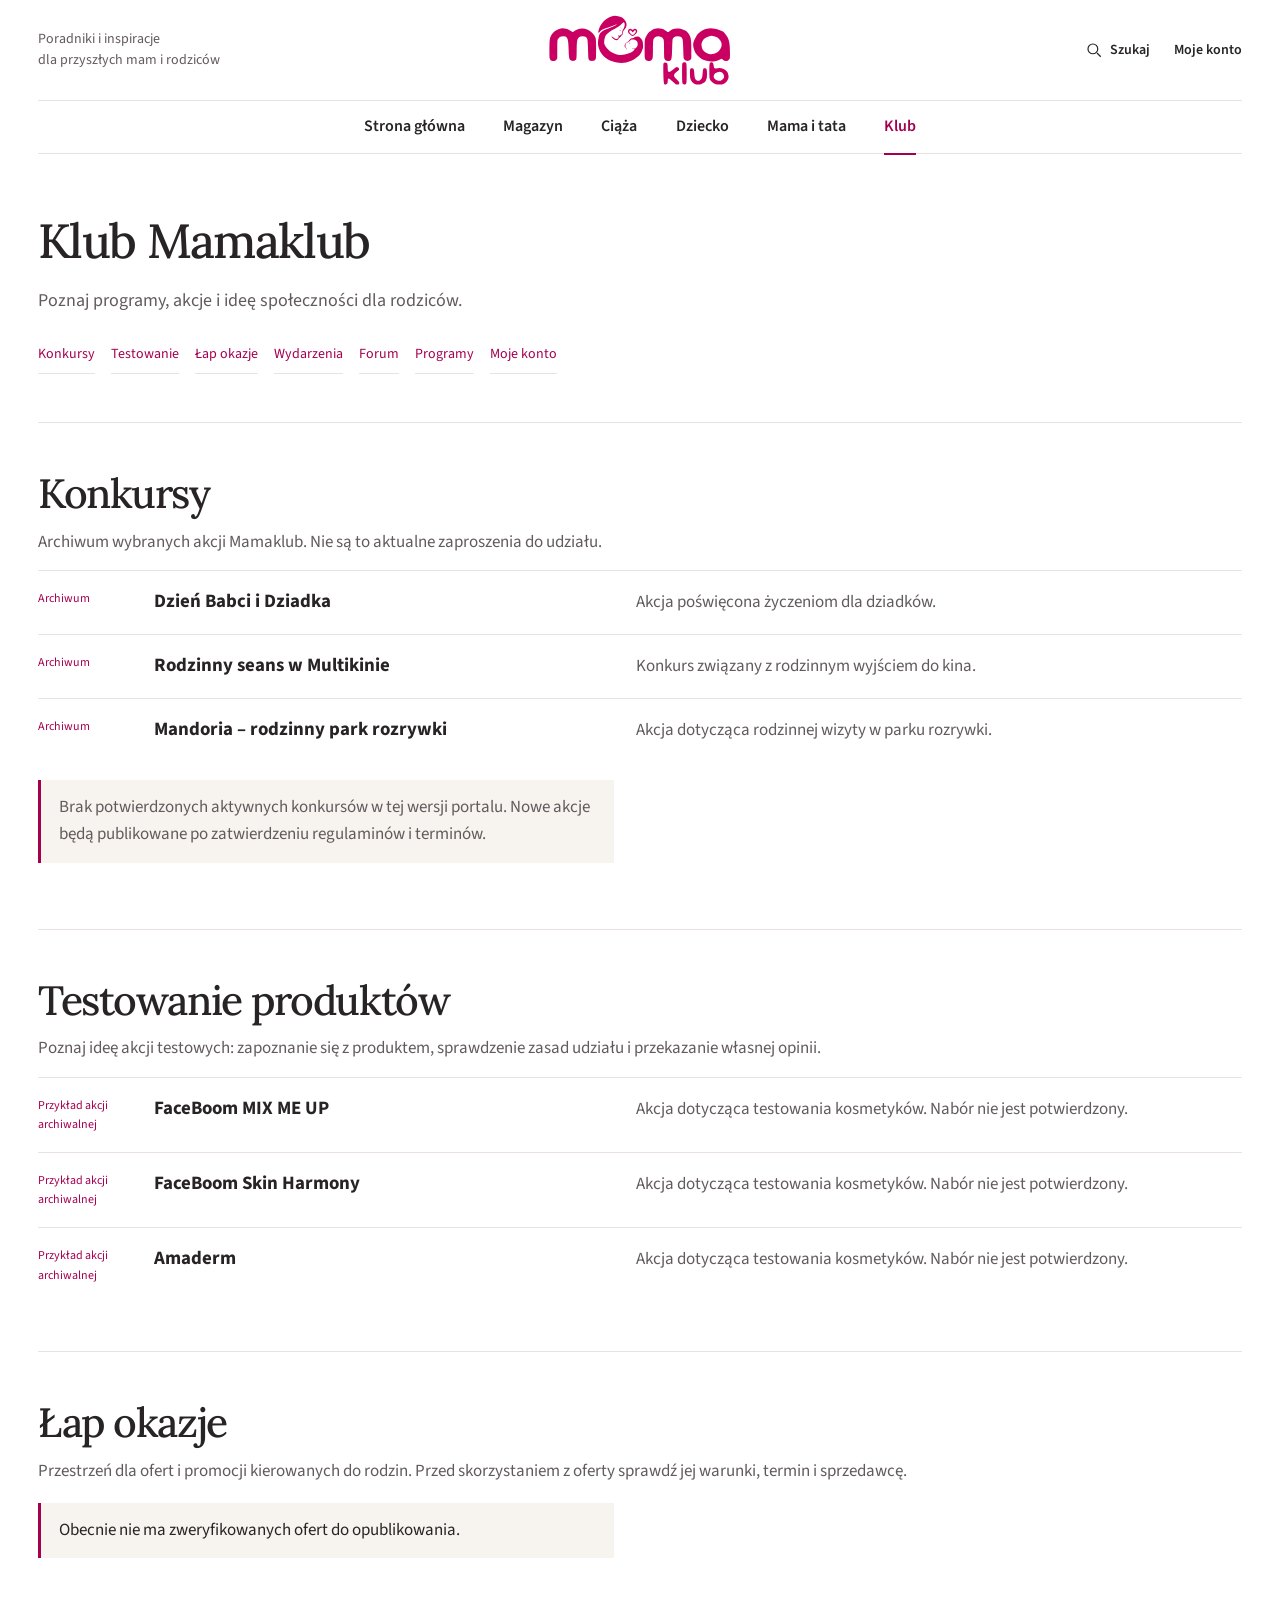
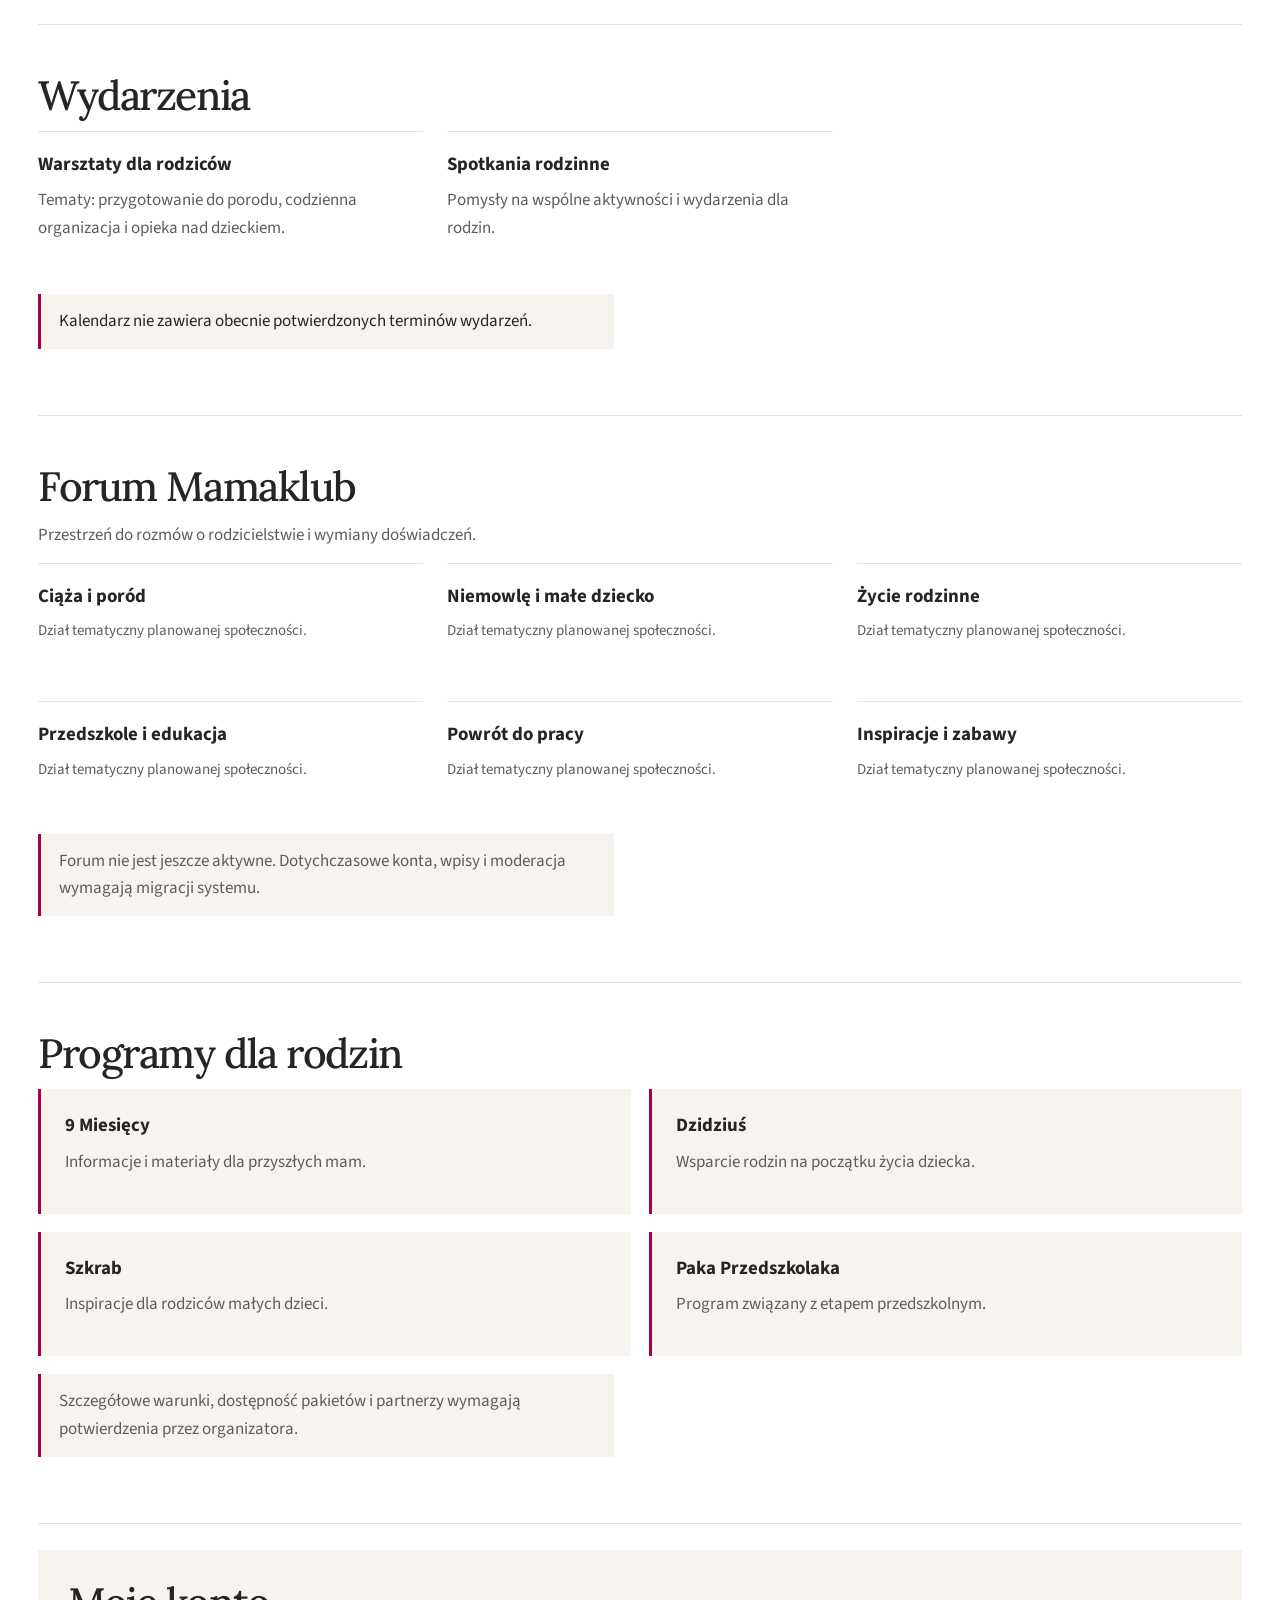
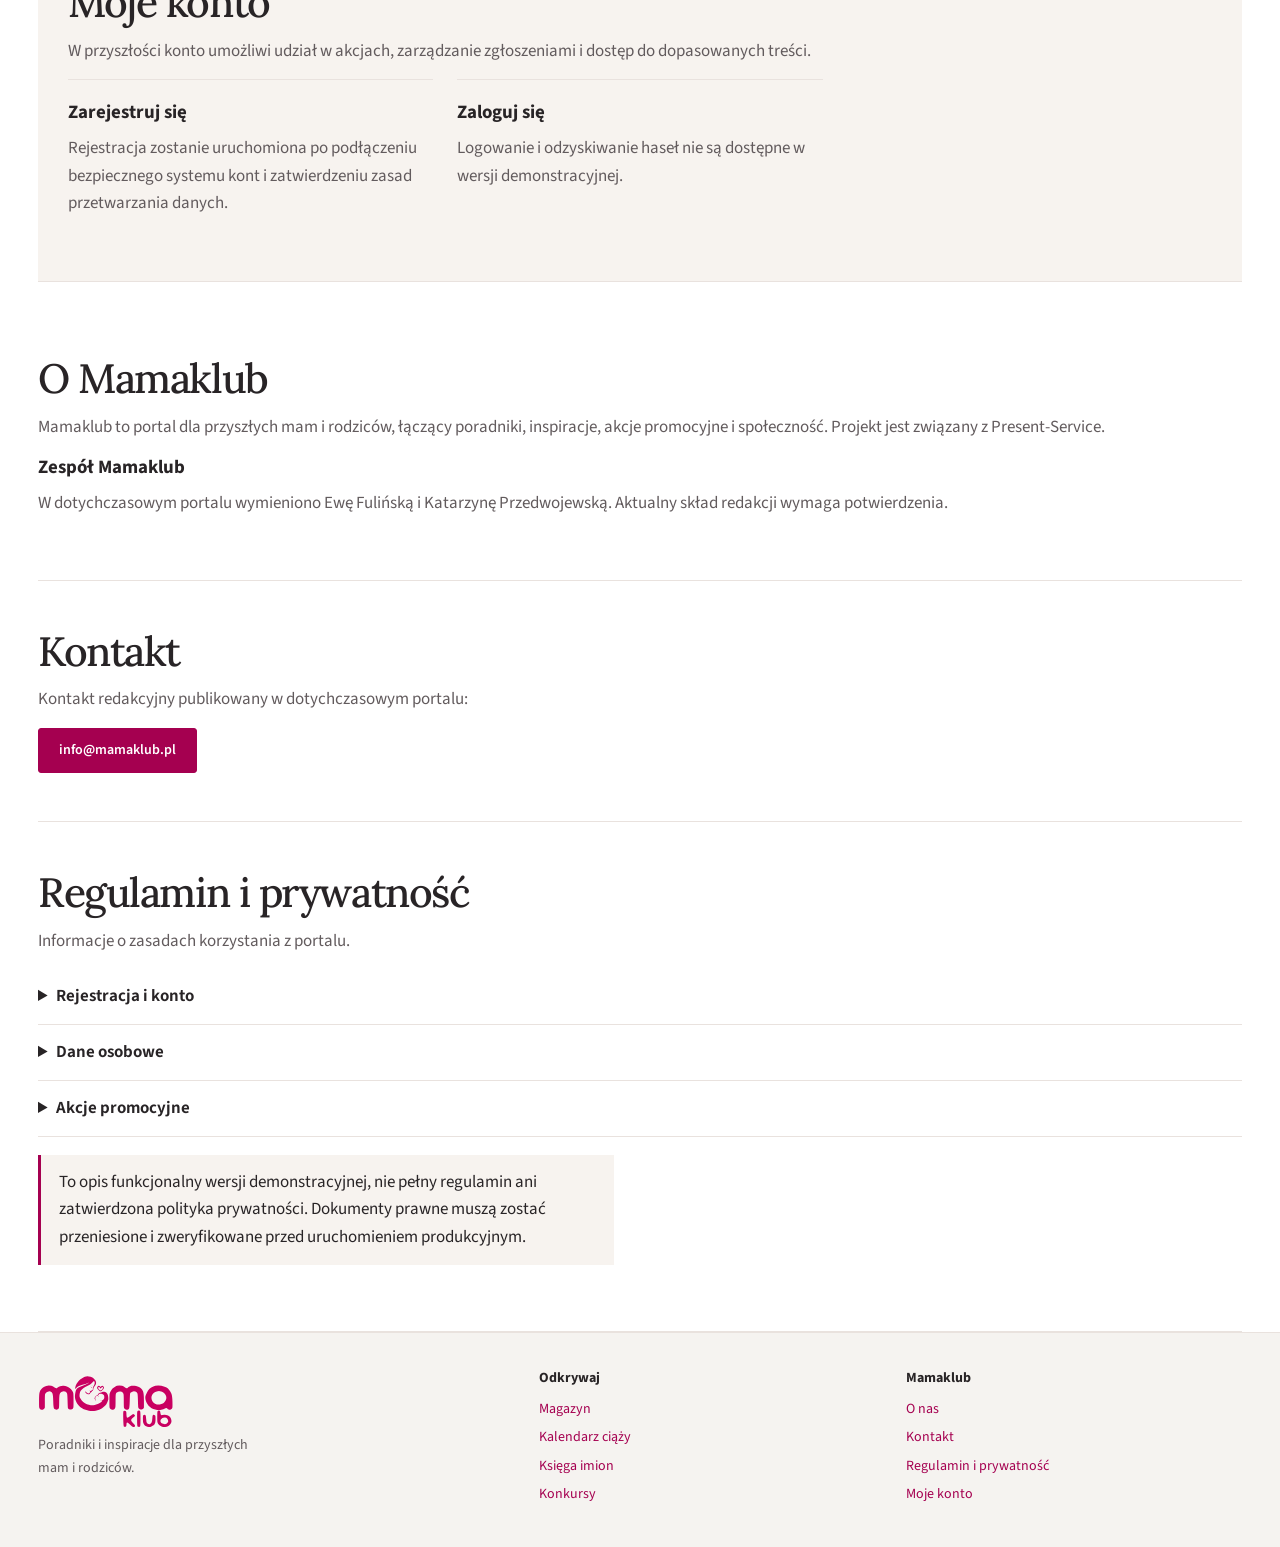
==== commit 06e3a256: "Implement UI audit improvements on klub.html" ====
--- a/klub.html
+++ b/klub.html
@@ -1 +1 @@
-<!doctype html><html lang="pl"><head><meta charset="utf-8"><meta name="viewport" content="width=device-width,initial-scale=1"><title>Klub i korzyści – Mamaklub</title><link rel="icon" href="assets/favicon.svg"><link rel="stylesheet" href="assets/site.css?v=editorial2"><meta name="description" content="Programy rodzinne, konkursy, testowanie produktów i informacje o klubie Mamaklub."><meta property="og:type" content="website"><meta property="og:locale" content="pl_PL"><meta property="og:site_name" content="Mamaklub"><meta name="robots" content="noindex,follow"></head><body><a class="skip" href="#main">Przejdź do treści</a><header class="site-head"><div class="wrap mast"><div class="mast-meta">Poradniki i inspiracje<br>dla przyszłych mam i rodziców</div><a class="brand" href="index.html"><img src="assets/logo.svg" alt="Mama Klub – strona główna" width="164" height="64"></a><a class="mast-account" href="klub.html#konto">Moje konto</a><button class="menu" type="button" aria-expanded="false" aria-controls="site-nav">Menu</button><nav class="site-nav" id="site-nav" aria-label="Menu główne"><a href="index.html">Strona główna</a><a href="magazyn.html">Magazyn</a><a href="poradniki.html#ciaza">Ciąża</a><a href="poradniki.html#dziecko">Dziecko</a><a href="poradniki.html#rodzina">Mama i tata</a><a href="klub.html" aria-current="page">Klub</a><a class="account" href="klub.html#konto">Moje konto</a></nav></div></header><main id="main" class="wrap"><div class="subhero"><span class="eyebrow">Społeczność Mamaklub</span><h1>Twój klub. Twoje możliwości.</h1><p>Poznaj programy, akcje i ideę społeczności dla rodziców.</p><div class="jump"><a href="#konkursy">Konkursy</a><a href="#testowanie">Testowanie</a><a href="#okazje">Łap okazje</a><a href="#wydarzenia">Wydarzenia</a><a href="#forum">Forum</a><a href="#programy">Programy</a><a href="#konto">Moje konto</a></div></div><section id="konkursy"><h2>Konkursy</h2><p>Archiwum wybranych akcji Mamaklub. Nie są to aktualne zaproszenia do udziału.</p><div class="grid"><article class="tile"><span class="status">Archiwum</span><h3>Dzień Babci i Dziadka</h3><p>Akcja poświęcona życzeniom dla dziadków.</p></article><article class="tile"><span class="status">Archiwum</span><h3>Rodzinny seans w Multikinie</h3><p>Konkurs związany z rodzinnym wyjściem do kina.</p></article><article class="tile"><span class="status">Archiwum</span><h3>Mandoria – rodzinny park rozrywki</h3><p>Akcja dotycząca rodzinnej wizyty w parku rozrywki.</p></article></div><p class="note">Brak potwierdzonych aktywnych konkursów w tej wersji portalu. Nowe akcje będą publikowane po zatwierdzeniu regulaminów i terminów.</p></section><section id="testowanie"><h2>Testowanie produktów</h2><p>Poznaj ideę akcji testowych: zapoznanie się z produktem, sprawdzenie zasad udziału i przekazanie własnej opinii.</p><div class="grid"><article class="tile"><span class="status">Przykład akcji archiwalnej</span><h3>FaceBoom MIX ME UP</h3><p>Akcja dotycząca testowania kosmetyków. Nabór nie jest potwierdzony.</p></article><article class="tile"><span class="status">Przykład akcji archiwalnej</span><h3>FaceBoom Skin Harmony</h3><p>Akcja dotycząca testowania kosmetyków. Nabór nie jest potwierdzony.</p></article><article class="tile"><span class="status">Przykład akcji archiwalnej</span><h3>Amaderm</h3><p>Akcja dotycząca testowania kosmetyków. Nabór nie jest potwierdzony.</p></article></div></section><section id="okazje"><h2>Łap okazje</h2><p>Przestrzeń dla ofert i promocji kierowanych do rodzin. Przed skorzystaniem z oferty sprawdź jej warunki, termin i sprzedawcę.</p><div class="note">Obecnie nie ma zweryfikowanych ofert do opublikowania.</div></section><section id="wydarzenia"><h2>Wydarzenia</h2><div class="grid"><article class="tile"><h3>Warsztaty dla rodziców</h3><p>Tematy: przygotowanie do porodu, codzienna organizacja i opieka nad dzieckiem.</p></article><article class="tile"><h3>Spotkania rodzinne</h3><p>Pomysły na wspólne aktywności i wydarzenia dla rodzin.</p></article></div><div class="note">Kalendarz nie zawiera obecnie potwierdzonych terminów wydarzeń.</div></section><section id="forum"><h2>Forum Mamaklub</h2><p>Przestrzeń do rozmów o rodzicielstwie i wymiany doświadczeń.</p><div class="grid"><article class="tile"><h3>Ciąża i poród</h3><p>Dział tematyczny planowanej społeczności.</p></article><article class="tile"><h3>Niemowlę i małe dziecko</h3><p>Dział tematyczny planowanej społeczności.</p></article><article class="tile"><h3>Życie rodzinne</h3><p>Dział tematyczny planowanej społeczności.</p></article><article class="tile"><h3>Przedszkole i edukacja</h3><p>Dział tematyczny planowanej społeczności.</p></article><article class="tile"><h3>Powrót do pracy</h3><p>Dział tematyczny planowanej społeczności.</p></article><article class="tile"><h3>Inspiracje i zabawy</h3><p>Dział tematyczny planowanej społeczności.</p></article></div><p class="note">Forum nie jest jeszcze aktywne. Dotychczasowe konta, wpisy i moderacja wymagają migracji systemu.</p></section><section id="programy"><h2>Programy dla rodzin</h2><div class="grid"><article class="tile"><h3>9 Miesięcy</h3><p>Informacje i materiały dla przyszłych mam.</p></article><article class="tile"><h3>Dzidziuś</h3><p>Wsparcie rodzin na początku życia dziecka.</p></article><article class="tile"><h3>Szkrab</h3><p>Inspiracje dla rodziców małych dzieci.</p></article><article class="tile"><h3>Paka Przedszkolaka</h3><p>Program związany z etapem przedszkolnym.</p></article></div><p class="note">Szczegółowe warunki, dostępność pakietów i partnerzy wymagają potwierdzenia przez organizatora.</p></section><section id="konto"><h2>Moje konto</h2><p>W przyszłości konto umożliwi udział w akcjach, zarządzanie zgłoszeniami i dostęp do dopasowanych treści.</p><div class="grid"><article class="tile"><h3>Zarejestruj się</h3><p>Rejestracja zostanie uruchomiona po podłączeniu bezpiecznego systemu kont i zatwierdzeniu zasad przetwarzania danych.</p></article><article class="tile"><h3>Zaloguj się</h3><p>Logowanie i odzyskiwanie haseł nie są dostępne w wersji demonstracyjnej.</p></article></div></section><section id="onas"><h2>O Mamaklub</h2><p>Mamaklub to portal dla przyszłych mam i rodziców, łączący poradniki, inspiracje, akcje promocyjne i społeczność. Projekt jest związany z Present-Service.</p><h3>Zespół Mamaklub</h3><p>W dotychczasowym portalu wymieniono Ewę Fulińską i Katarzynę Przedwojewską. Aktualny skład redakcji wymaga potwierdzenia.</p></section><section id="kontakt"><h2>Kontakt</h2><p>Kontakt redakcyjny publikowany w dotychczasowym portalu:</p><a class="btn" href="mailto:info@mamaklub.pl">info@mamaklub.pl</a></section><section id="regulamin"><h2>Regulamin i prywatność</h2><p>Informacje o zasadach korzystania z portalu.</p><details><summary>Rejestracja i konto</summary><p>Dotychczasowy regulamin opisuje dobrowolne, bezpłatne konto oraz potwierdzenie rejestracji przez e-mail. Nowa wersja nie rejestruje użytkowników.</p></details><details><summary>Dane osobowe</summary><p>W tej wersji nie ma formularzy zbierających dane osobowe. Kalendarz i wyszukiwarki działają lokalnie w przeglądarce. Zewnętrzne obrazy na stronie głównej mogą powodować połączenia z dostawcą zdjęć.</p></details><details><summary>Akcje promocyjne</summary><p>Każda aktywna akcja wymaga zatwierdzonych zasad, terminów oraz informacji o przetwarzaniu danych.</p></details><div class="note">To opis funkcjonalny wersji demonstracyjnej, nie pełny regulamin ani zatwierdzona polityka prywatności. Dokumenty prawne muszą zostać przeniesione i zweryfikowane przed uruchomieniem produkcyjnym.</div></section></main><footer class="site-foot"><div class="wrap footgrid"><div><a class="brand" href="index.html"><img src="assets/logo.svg" alt="Mama Klub" width="145" height="57"></a><p>Poradniki i inspiracje dla przyszłych mam i rodziców.</p></div><div><h3>Odkrywaj</h3><a href="magazyn.html">Magazyn</a><a href="poradniki.html#kalendarz">Kalendarz ciąży</a><a href="poradniki.html#imiona">Księga imion</a><a href="klub.html#konkursy">Konkursy</a></div><div><h3>Mamaklub</h3><a href="klub.html#onas">O nas</a><a href="klub.html#kontakt">Kontakt</a><a href="klub.html#regulamin">Regulamin i prywatność</a><a href="klub.html#konto">Moje konto</a></div></div></footer><script>(()=>{const b=document.querySelector('.menu'),n=document.querySelector('.site-nav');b.addEventListener('click',()=>{b.setAttribute('aria-expanded',String(n.classList.toggle('open')))});n.addEventListener('click',e=>{if(e.target.closest('a')){n.classList.remove('open');b.setAttribute('aria-expanded','false')}});document.addEventListener('keydown',e=>{if(e.key==='Escape'&&n.classList.contains('open')){n.classList.remove('open');b.setAttribute('aria-expanded','false');b.focus()}})})();</script></body></html>+<!doctype html><html lang="pl"><head><meta charset="utf-8"><meta name="viewport" content="width=device-width,initial-scale=1"><title>Klub i korzyści – Mamaklub</title><link rel="icon" href="assets/favicon.svg"><link rel="stylesheet" href="assets/site.css?v=editorial3"><meta name="description" content="Programy rodzinne, konkursy, testowanie produktów i informacje o klubie Mamaklub."><meta property="og:type" content="website"><meta property="og:locale" content="pl_PL"><meta property="og:site_name" content="Mamaklub"><meta name="robots" content="noindex,follow"><link rel="stylesheet" href="https://fonts.googleapis.com/css2?family=Lora:wght@400;500;600&amp;family=Source+Sans+3:wght@400;500;600;700&amp;display=swap"></head><body><a class="skip" href="#main">Przejdź do treści</a><header class="site-head"><div class="wrap mast"><div class="mast-meta">Poradniki i inspiracje<br>dla przyszłych mam i rodziców</div><a class="brand" href="index.html"><img src="assets/logo.svg" alt="Mama Klub – strona główna" width="164" height="64"></a><div class="mast-actions"><button type="button" class="search-open" data-search-open><svg viewBox="0 0 24 24" fill="none" stroke="currentColor" stroke-width="1.6" aria-hidden="true"><circle cx="10.5" cy="10.5" r="6.5"/><path d="m16 16 5 5"/></svg>Szukaj</button><a class="mast-account" href="klub.html#konto">Moje konto</a></div><button class="menu" type="button" aria-expanded="false" aria-controls="site-nav">Menu</button><nav class="site-nav" id="site-nav" aria-label="Menu główne"><a href="index.html">Strona główna</a><a href="magazyn.html">Magazyn</a><a href="poradniki.html#ciaza">Ciąża</a><a href="poradniki.html#dziecko">Dziecko</a><a href="poradniki.html#rodzina">Mama i tata</a><a href="klub.html" aria-current="page">Klub</a><a class="account" href="klub.html#konto">Moje konto</a></nav></div></header><main id="main" class="wrap club-page"><div class="subhero"><span class="eyebrow">Społeczność Mamaklub</span><h1>Klub Mamaklub</h1><p>Poznaj programy, akcje i ideę społeczności dla rodziców.</p><div class="jump"><a href="#konkursy">Konkursy</a><a href="#testowanie">Testowanie</a><a href="#okazje">Łap okazje</a><a href="#wydarzenia">Wydarzenia</a><a href="#forum">Forum</a><a href="#programy">Programy</a><a href="#konto">Moje konto</a></div></div><section id="konkursy"><h2>Konkursy</h2><p>Archiwum wybranych akcji Mamaklub. Nie są to aktualne zaproszenia do udziału.</p><div class="grid"><article class="tile"><span class="status">Archiwum</span><h3>Dzień Babci i Dziadka</h3><p>Akcja poświęcona życzeniom dla dziadków.</p></article><article class="tile"><span class="status">Archiwum</span><h3>Rodzinny seans w Multikinie</h3><p>Konkurs związany z rodzinnym wyjściem do kina.</p></article><article class="tile"><span class="status">Archiwum</span><h3>Mandoria – rodzinny park rozrywki</h3><p>Akcja dotycząca rodzinnej wizyty w parku rozrywki.</p></article></div><p class="note">Brak potwierdzonych aktywnych konkursów w tej wersji portalu. Nowe akcje będą publikowane po zatwierdzeniu regulaminów i terminów.</p></section><section id="testowanie"><h2>Testowanie produktów</h2><p>Poznaj ideę akcji testowych: zapoznanie się z produktem, sprawdzenie zasad udziału i przekazanie własnej opinii.</p><div class="grid"><article class="tile"><span class="status">Przykład akcji archiwalnej</span><h3>FaceBoom MIX ME UP</h3><p>Akcja dotycząca testowania kosmetyków. Nabór nie jest potwierdzony.</p></article><article class="tile"><span class="status">Przykład akcji archiwalnej</span><h3>FaceBoom Skin Harmony</h3><p>Akcja dotycząca testowania kosmetyków. Nabór nie jest potwierdzony.</p></article><article class="tile"><span class="status">Przykład akcji archiwalnej</span><h3>Amaderm</h3><p>Akcja dotycząca testowania kosmetyków. Nabór nie jest potwierdzony.</p></article></div></section><section id="okazje"><h2>Łap okazje</h2><p>Przestrzeń dla ofert i promocji kierowanych do rodzin. Przed skorzystaniem z oferty sprawdź jej warunki, termin i sprzedawcę.</p><div class="note">Obecnie nie ma zweryfikowanych ofert do opublikowania.</div></section><section id="wydarzenia"><h2>Wydarzenia</h2><div class="grid"><article class="tile"><h3>Warsztaty dla rodziców</h3><p>Tematy: przygotowanie do porodu, codzienna organizacja i opieka nad dzieckiem.</p></article><article class="tile"><h3>Spotkania rodzinne</h3><p>Pomysły na wspólne aktywności i wydarzenia dla rodzin.</p></article></div><div class="note">Kalendarz nie zawiera obecnie potwierdzonych terminów wydarzeń.</div></section><section id="forum"><h2>Forum Mamaklub</h2><p>Przestrzeń do rozmów o rodzicielstwie i wymiany doświadczeń.</p><div class="grid"><article class="tile"><h3>Ciąża i poród</h3><p>Dział tematyczny planowanej społeczności.</p></article><article class="tile"><h3>Niemowlę i małe dziecko</h3><p>Dział tematyczny planowanej społeczności.</p></article><article class="tile"><h3>Życie rodzinne</h3><p>Dział tematyczny planowanej społeczności.</p></article><article class="tile"><h3>Przedszkole i edukacja</h3><p>Dział tematyczny planowanej społeczności.</p></article><article class="tile"><h3>Powrót do pracy</h3><p>Dział tematyczny planowanej społeczności.</p></article><article class="tile"><h3>Inspiracje i zabawy</h3><p>Dział tematyczny planowanej społeczności.</p></article></div><p class="note">Forum nie jest jeszcze aktywne. Dotychczasowe konta, wpisy i moderacja wymagają migracji systemu.</p></section><section id="programy"><h2>Programy dla rodzin</h2><div class="grid"><article class="tile"><h3>9 Miesięcy</h3><p>Informacje i materiały dla przyszłych mam.</p></article><article class="tile"><h3>Dzidziuś</h3><p>Wsparcie rodzin na początku życia dziecka.</p></article><article class="tile"><h3>Szkrab</h3><p>Inspiracje dla rodziców małych dzieci.</p></article><article class="tile"><h3>Paka Przedszkolaka</h3><p>Program związany z etapem przedszkolnym.</p></article></div><p class="note">Szczegółowe warunki, dostępność pakietów i partnerzy wymagają potwierdzenia przez organizatora.</p></section><section id="konto"><h2>Moje konto</h2><p>W przyszłości konto umożliwi udział w akcjach, zarządzanie zgłoszeniami i dostęp do dopasowanych treści.</p><div class="grid"><article class="tile"><h3>Zarejestruj się</h3><p>Rejestracja zostanie uruchomiona po podłączeniu bezpiecznego systemu kont i zatwierdzeniu zasad przetwarzania danych.</p></article><article class="tile"><h3>Zaloguj się</h3><p>Logowanie i odzyskiwanie haseł nie są dostępne w wersji demonstracyjnej.</p></article></div></section><section id="onas"><h2>O Mamaklub</h2><p>Mamaklub to portal dla przyszłych mam i rodziców, łączący poradniki, inspiracje, akcje promocyjne i społeczność. Projekt jest związany z Present-Service.</p><h3>Zespół Mamaklub</h3><p>W dotychczasowym portalu wymieniono Ewę Fulińską i Katarzynę Przedwojewską. Aktualny skład redakcji wymaga potwierdzenia.</p></section><section id="kontakt"><h2>Kontakt</h2><p>Kontakt redakcyjny publikowany w dotychczasowym portalu:</p><a class="btn" href="mailto:info@mamaklub.pl">info@mamaklub.pl</a></section><section id="regulamin"><h2>Regulamin i prywatność</h2><p>Informacje o zasadach korzystania z portalu.</p><details><summary>Rejestracja i konto</summary><p>Dotychczasowy regulamin opisuje dobrowolne, bezpłatne konto oraz potwierdzenie rejestracji przez e-mail. Nowa wersja nie rejestruje użytkowników.</p></details><details><summary>Dane osobowe</summary><p>W tej wersji nie ma formularzy zbierających dane osobowe. Kalendarz i wyszukiwarki działają lokalnie w przeglądarce. Zewnętrzne obrazy na stronie głównej mogą powodować połączenia z dostawcą zdjęć.</p></details><details><summary>Akcje promocyjne</summary><p>Każda aktywna akcja wymaga zatwierdzonych zasad, terminów oraz informacji o przetwarzaniu danych.</p></details><div class="note">To opis funkcjonalny wersji demonstracyjnej, nie pełny regulamin ani zatwierdzona polityka prywatności. Dokumenty prawne muszą zostać przeniesione i zweryfikowane przed uruchomieniem produkcyjnym.</div></section></main><footer class="site-foot"><div class="wrap footgrid"><div><a class="brand" href="index.html"><img src="assets/logo.svg" alt="Mama Klub" width="145" height="57"></a><p>Poradniki i inspiracje dla przyszłych mam i rodziców.</p></div><div><h3>Odkrywaj</h3><a href="magazyn.html">Magazyn</a><a href="poradniki.html#kalendarz">Kalendarz ciąży</a><a href="poradniki.html#imiona">Księga imion</a><a href="klub.html#konkursy">Konkursy</a></div><div><h3>Mamaklub</h3><a href="klub.html#onas">O nas</a><a href="klub.html#kontakt">Kontakt</a><a href="klub.html#regulamin">Regulamin i prywatność</a><a href="klub.html#konto">Moje konto</a></div></div></footer><script>(()=>{const b=document.querySelector('.menu'),n=document.querySelector('.site-nav');b.addEventListener('click',()=>{b.setAttribute('aria-expanded',String(n.classList.toggle('open')))});n.addEventListener('click',e=>{if(e.target.closest('a')){n.classList.remove('open');b.setAttribute('aria-expanded','false')}});document.addEventListener('keydown',e=>{if(e.key==='Escape'&&n.classList.contains('open')){n.classList.remove('open');b.setAttribute('aria-expanded','false');b.focus()}})})();</script><dialog id="global-search" class="search-dialog" aria-labelledby="search-title"><div class="search-head"><h2 id="search-title">Szukaj w Mamaklub</h2><button type="button" data-close aria-label="Zamknij wyszukiwarkę">Zamknij</button></div><label for="global-query">Szukana fraza</label><input id="global-query" type="search" placeholder="np. wyprawka, ciąża, konkurs" autocomplete="off"><p class="search-status" aria-live="polite"></p><div class="search-results"></div></dialog><script src="assets/search.js" defer></script></body></html>
--- a/assets/site.css
+++ b/assets/site.css
@@ -10,3 +10,11 @@
 .site-head{border:0}.mast{position:relative;display:grid;grid-template-columns:1fr auto 1fr;min-height:112px;padding-top:14px;padding-bottom:14px;gap:0 20px}.brand{grid-column:2;justify-self:center}.brand img{width:184px;height:auto}.mast-meta{grid-column:1;grid-row:1;font-size:12px;line-height:1.5;color:var(--muted);max-width:190px}.mast-account{grid-column:3;grid-row:1;justify-self:end;color:var(--ink);font-size:13px;font-weight:600}.site-nav{grid-column:1/-1;justify-content:center;gap:clamp(15px,3vw,40px);width:100%;border-top:1px solid var(--line);border-bottom:1px solid var(--line);padding:13px 0;margin-top:14px;font-size:14px}.site-nav a[aria-current]{text-decoration:none;border-bottom:2px solid var(--rose);margin-bottom:-15px;padding-bottom:13px}.site-nav .account{display:none}.menu{display:none}.edition{border-bottom:1px solid var(--line);padding:26px 0 11px;margin-bottom:22px}.edition h1{font:500 25px/1.2 Georgia,serif}.edition a,.article-link{font-weight:500}.frontpage{grid-template-columns:minmax(0,1.75fr) minmax(0,1fr);gap:44px}.lead-image{aspect-ratio:1.85}.lead-caption h2{font-size:clamp(28px,3.1vw,44px);max-width:28ch;line-height:1.14}.lead-caption p{font-size:16px}.editor-side{padding-left:30px}.rule-title{font:500 24px/1.2 Georgia,serif}.brief{padding:16px 0}.brief h3{font-size:22px;line-height:1.25}.category{letter-spacing:0;font-size:12px;text-transform:none}.topic-band{margin-top:24px}.topic-list strong{font-size:16px}.topic-list .arrow{display:none}.topic-list a{padding-right:12px}.club-editorial{background:var(--cream);border-top:3px solid var(--rose);padding:30px 0;gap:45px;margin-top:26px}.club-intro{padding-left:26px}.club-list{padding-right:26px}.club-list a{border-color:var(--line)}.site-foot{background:#f5f3f0}.footgrid .brand{display:block}.footgrid .brand img{width:136px}.editorial .btn{border-radius:0}.head h1,.subhero h1{font-size:clamp(32px,4vw,48px)}.story h3{font:500 22px/1.25 Georgia,serif}.story .eyebrow,.subhero .eyebrow{letter-spacing:0;text-transform:none}.filters button{border-radius:0}.reading h2{font-size:clamp(28px,4vw,44px)}
 @media(max-width:900px){.mast{display:flex;flex-wrap:wrap;min-height:78px;justify-content:space-between;gap:12px}.mast .brand{order:0}.mast-meta,.mast-account{display:none}.menu{display:inline-flex;order:1}.site-nav{display:none;order:2;align-items:stretch;border:0;margin:0;padding:10px 0 4px;gap:10px}.site-nav.open{display:flex}.site-nav a[aria-current]{border:0;margin:0;padding:0}.site-nav .account{display:block}.wrap{padding-inline:24px}.frontpage{gap:24px}.club-intro,.club-list{padding-inline:20px}}
 @media(max-width:540px){.wrap{padding-inline:18px}.mast .brand img{width:143px}.edition h1{font-size:19px}.lead-image{aspect-ratio:1.4}.lead-caption h2{font-size:31px}.editor-side{padding-left:0}.club-editorial{gap:16px}.brief h3{font-size:21px}}
+
+/* Editorial refinement */
+:root{--ink:#282426;--rose:#a50050;--cream:#f7f3ef;--line:#e9e2de}
+body{font-family:"Source Sans 3",Arial,sans-serif;font-size:17px}
+h1,h2,.brief h3,.story h3,.feature-story h3,.rule-title,.edition h1{font-family:"Lora",Georgia,serif;font-weight:500}
+.site-nav,.mast-meta,.mast-account,.btn,button{font-family:"Source Sans 3",Arial,sans-serif}.site-nav{font-size:16px}.mast-meta,.mast-account{font-size:14px}.mast{min-height:96px}.mast-actions{grid-column:3;grid-row:1;justify-self:end;display:flex;align-items:center;gap:16px}.search-open{color:var(--ink);background:none;border:0;padding:8px;font-size:14px;gap:7px}.search-open svg{width:18px;height:18px}.mast-account{white-space:nowrap}.lead-caption h2{font-size:clamp(30px,3.1vw,43px);letter-spacing:-.035em}.lead-image{aspect-ratio:1.65}.lead-caption{padding-top:18px}.brief h3{font-size:22px}.brief p,.category{font-size:15px}.category{font-weight:600}.editor-side{padding-left:28px}.rule-title{font-size:24px}.topic-list span:not(.arrow){font-size:15px}.topic-list strong{font-size:18px}.feature-story h3{font-size:25px}.head .eyebrow,.subhero .eyebrow{display:none}.head h1,.subhero h1{font-size:clamp(32px,4vw,48px)}.head p,.subhero p{font-size:18px}.magazine-grid{grid-template-columns:repeat(2,minmax(0,1fr));gap:0 32px;padding:16px 0 34px}.magazine-grid .story{display:grid;grid-template-columns:1fr;align-content:start;gap:7px;padding:22px 0}.magazine-grid .story:has(.story-image){grid-template-columns:140px 1fr;column-gap:18px}.story-image{grid-row:1/5;width:140px;height:130px;object-fit:cover}.story .eyebrow{margin:0;color:var(--rose);font-size:13px;font-weight:600;letter-spacing:0;text-transform:none}.story h3{margin:0;font-size:23px;line-height:1.3}.story h3 a{color:var(--ink)}.story p{margin:0;font-size:16px}.reading{max-width:740px;padding:25px 0 48px}.reading h2{line-height:1.17}.reading .article-image{width:100%;max-height:430px;object-fit:cover;margin:22px 0 30px}.reading p:not(.byline):not(.source){font-size:19px;line-height:1.75}.reading .byline{border-bottom:1px solid var(--line);padding-bottom:16px}.guide-page>section:not(#kalendarz):not(#imiona) .grid{display:block;max-width:860px}.guide-page>section:not(#kalendarz):not(#imiona) .tile{display:grid;grid-template-columns:220px 1fr;gap:20px;padding:15px 0}.guide-page>section .eyebrow{display:none}.guide-page>section .tile h3{margin:0}.guide-page>section .tile p{margin:0}.guide-page #kalendarz{background:var(--cream);padding:30px;margin:30px 0;border:0}.club-page #programy .grid{grid-template-columns:repeat(2,minmax(0,1fr));gap:18px}.club-page #programy .tile{background:var(--cream);padding:24px;border:0;border-left:3px solid var(--rose)}.club-page #konkursy .grid,.club-page #testowanie .grid{display:block}.club-page #konkursy .tile,.club-page #testowanie .tile{display:grid;grid-template-columns:100px 1fr 1.3fr;align-items:start;gap:16px;padding:18px 0}.club-page #konkursy .tile>* , .club-page #testowanie .tile>*{margin:0}.club-page #forum .tile p{font-size:15px}.club-page #konto{background:var(--cream);padding:30px;margin:26px 0}.search-dialog{border:1px solid var(--line);width:min(680px,calc(100% - 32px));max-height:85vh;padding:28px;color:var(--ink);background:#fff}.search-dialog::backdrop{background:#29232688}.search-head{display:flex;align-items:center;justify-content:space-between;gap:12px}.search-head h2{font-size:28px}.search-head button{background:white;color:var(--ink);border:1px solid var(--line)}.search-dialog input{width:100%}.search-results a{display:block;padding:14px 0;border-top:1px solid var(--line);color:var(--ink)}.search-results small,.search-results strong,.search-results span{display:block}.search-results small{color:var(--rose)}.search-results span{color:var(--muted);font-size:15px}.search-status{font-size:15px}
+@media(max-width:900px){.mast-actions{display:flex;margin-left:auto;gap:0}.mast-actions .mast-account{display:none}.mast .menu{order:2}.mast .site-nav{order:3}.editor-side{padding-left:0}.mast-actions{order:1}.search-open{padding:6px}.magazine-grid{gap:0 20px}}
+@media(max-width:650px){.magazine-grid{grid-template-columns:1fr}.magazine-grid .story:has(.story-image){grid-template-columns:108px 1fr;gap:6px 12px}.story-image{width:108px;height:110px}.guide-page>section:not(#kalendarz):not(#imiona) .tile{grid-template-columns:1fr;gap:4px}.club-page #konkursy .tile,.club-page #testowanie .tile{grid-template-columns:1fr;gap:5px}.club-page #programy .grid{grid-template-columns:1fr}.guide-page #kalendarz,.club-page #konto{padding:20px}.search-dialog{padding:18px}.lead-caption h2{font-size:30px}}
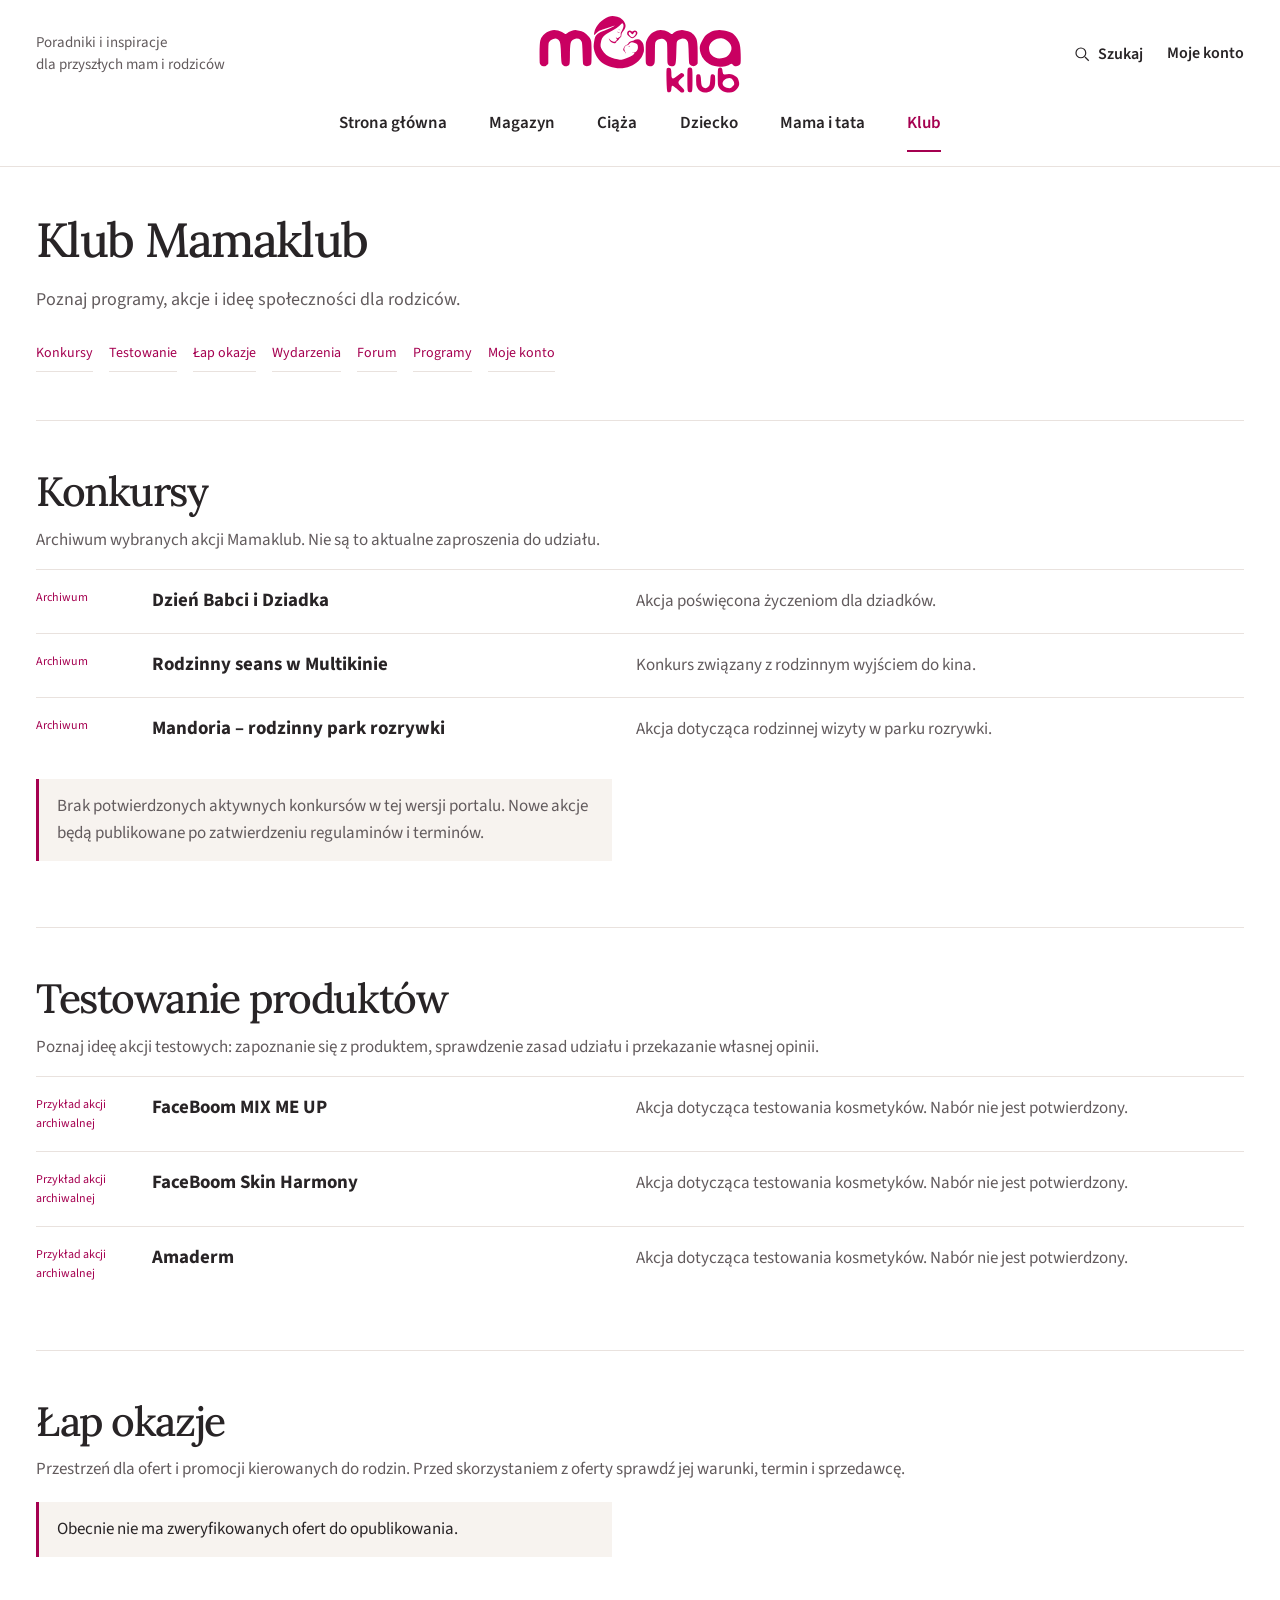
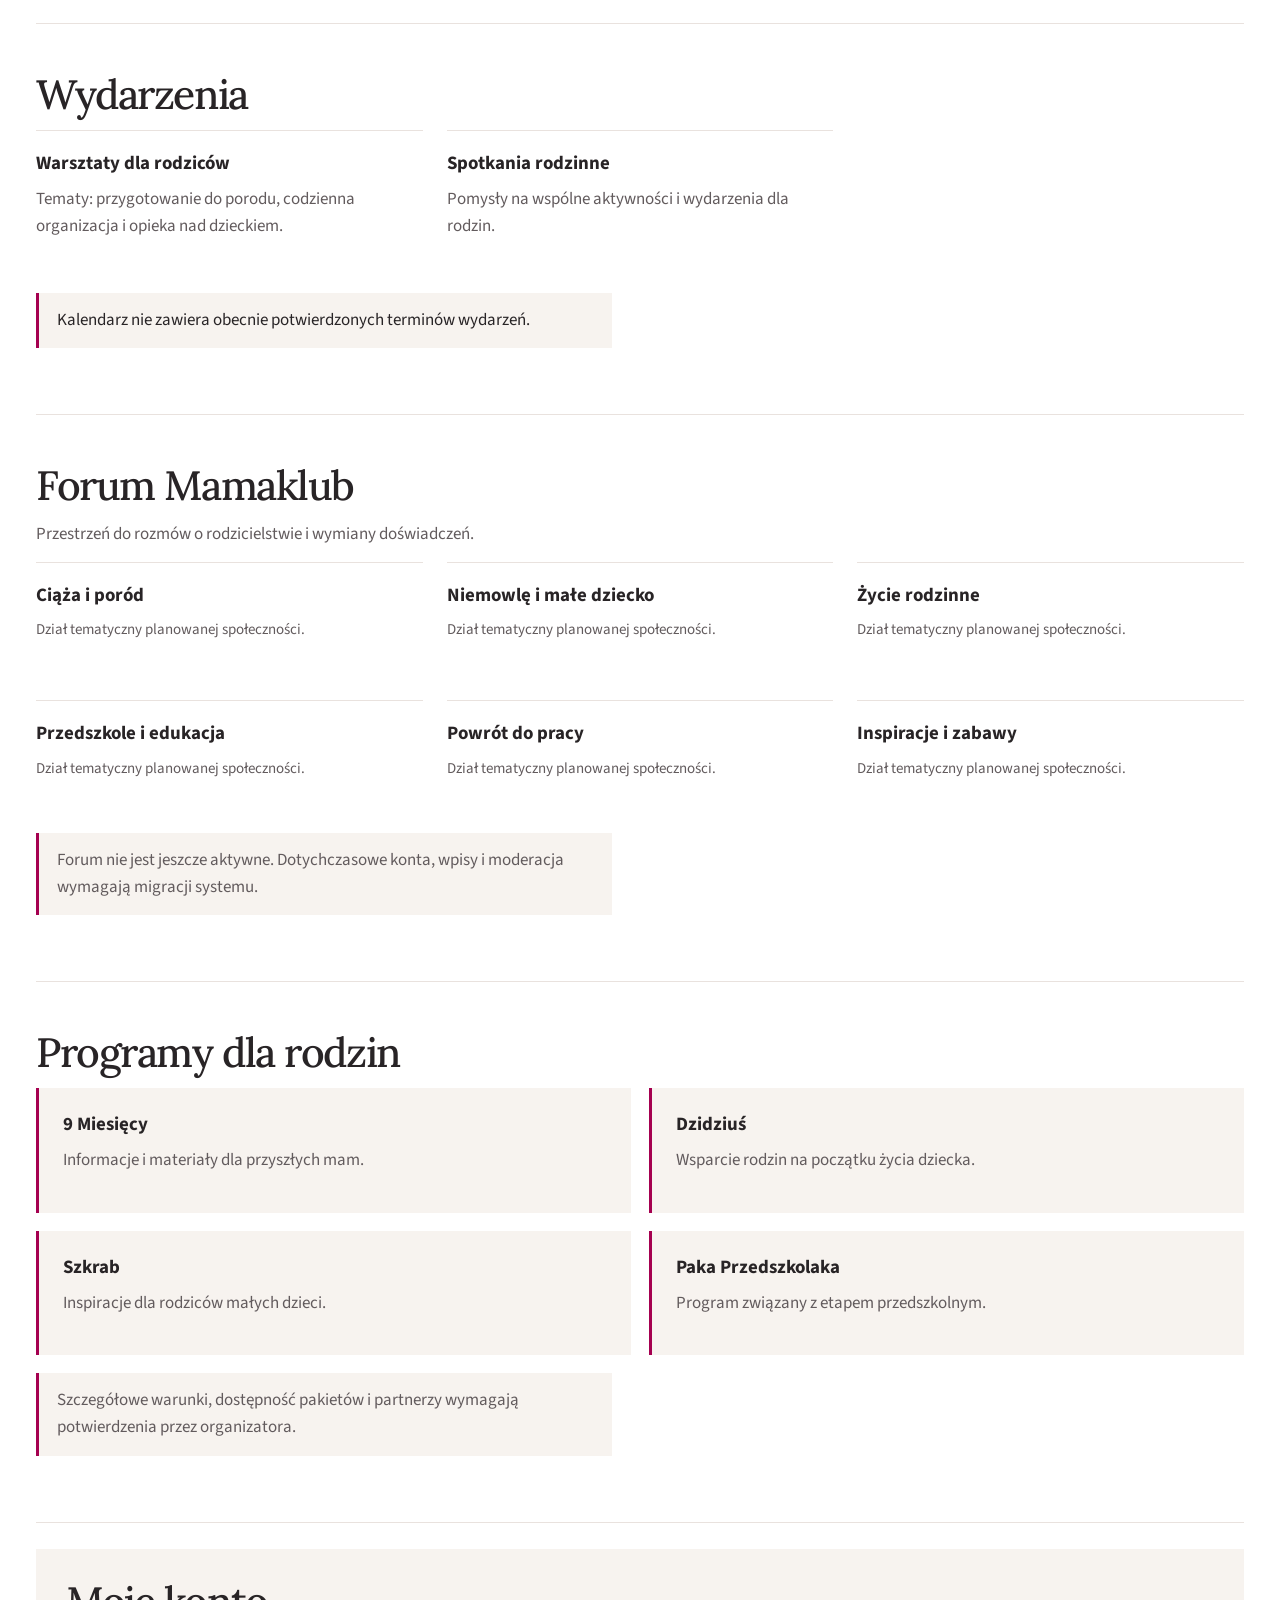
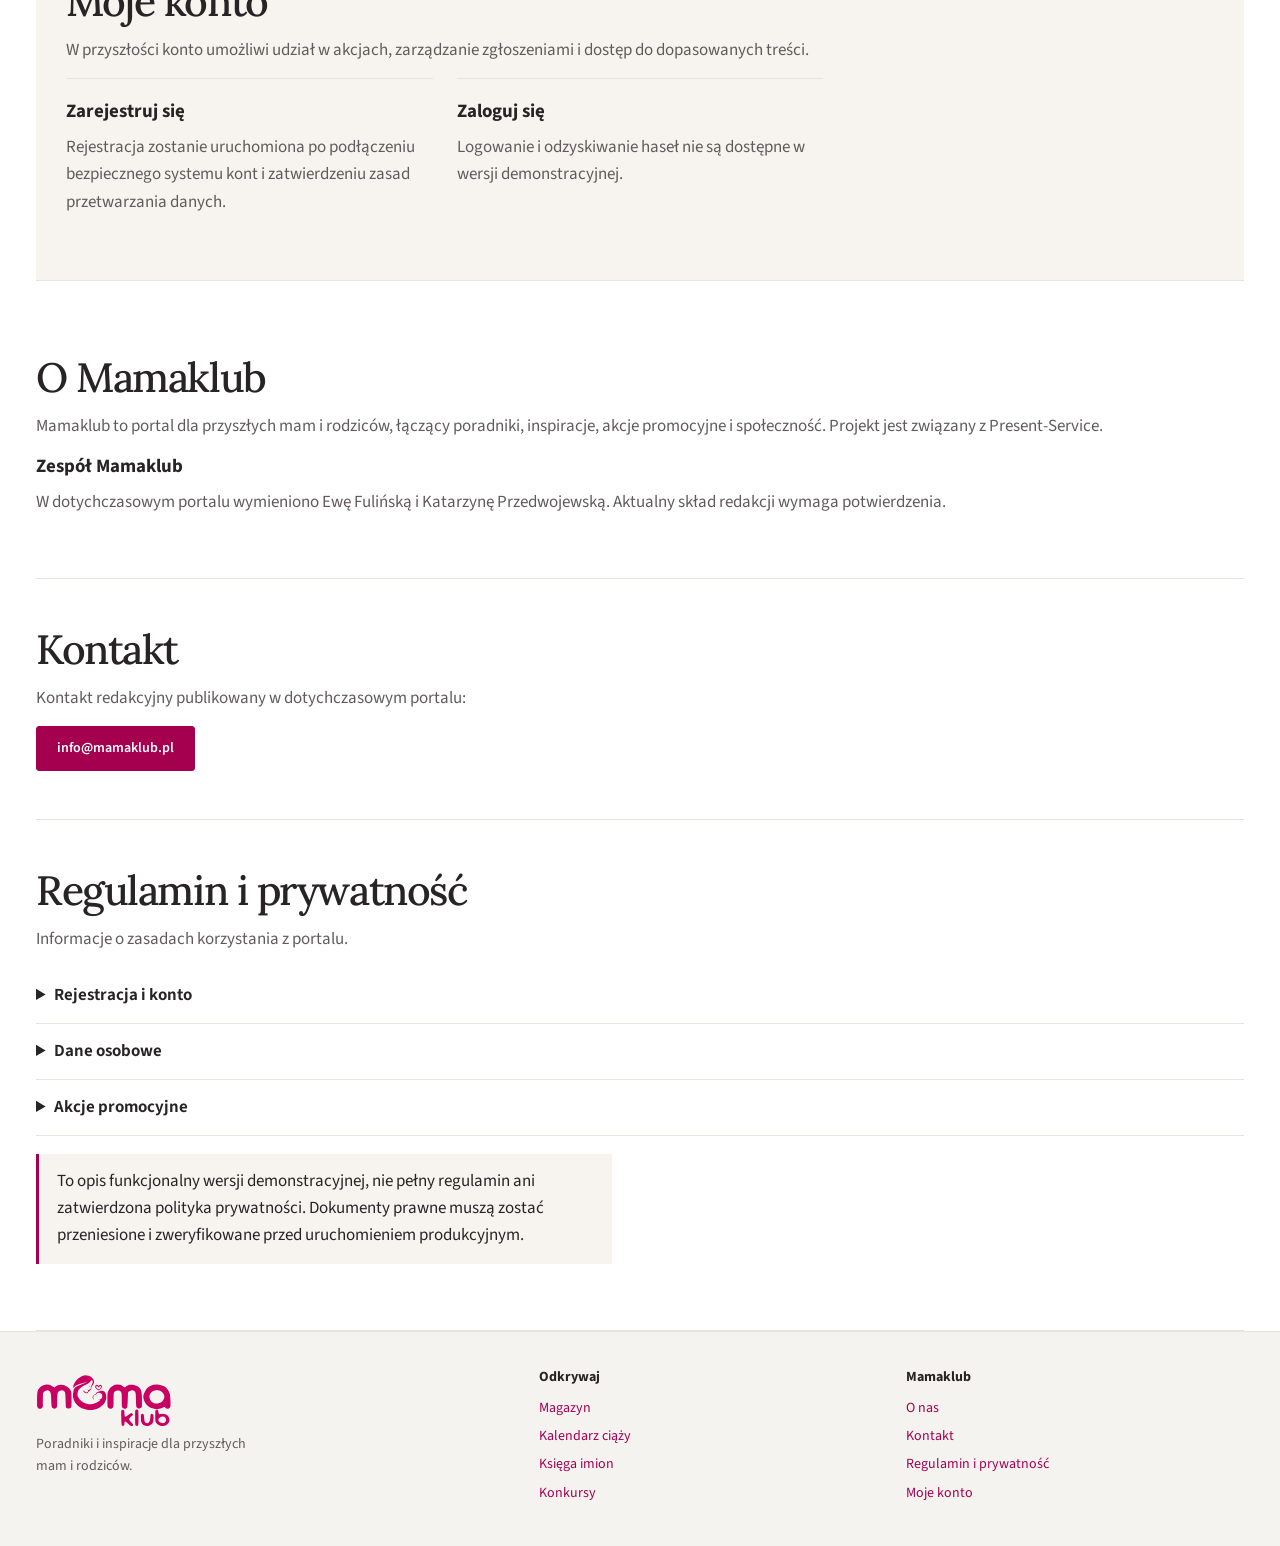
==== commit 99bafee6: "Synchronize lifestyle portal stylesheet on klub.html" ====
--- a/klub.html
+++ b/klub.html
@@ -1 +1 @@
-<!doctype html><html lang="pl"><head><meta charset="utf-8"><meta name="viewport" content="width=device-width,initial-scale=1"><title>Klub i korzyści – Mamaklub</title><link rel="icon" href="assets/favicon.svg"><link rel="stylesheet" href="assets/site.css?v=editorial3"><meta name="description" content="Programy rodzinne, konkursy, testowanie produktów i informacje o klubie Mamaklub."><meta property="og:type" content="website"><meta property="og:locale" content="pl_PL"><meta property="og:site_name" content="Mamaklub"><meta name="robots" content="noindex,follow"><link rel="stylesheet" href="https://fonts.googleapis.com/css2?family=Lora:wght@400;500;600&amp;family=Source+Sans+3:wght@400;500;600;700&amp;display=swap"></head><body><a class="skip" href="#main">Przejdź do treści</a><header class="site-head"><div class="wrap mast"><div class="mast-meta">Poradniki i inspiracje<br>dla przyszłych mam i rodziców</div><a class="brand" href="index.html"><img src="assets/logo.svg" alt="Mama Klub – strona główna" width="164" height="64"></a><div class="mast-actions"><button type="button" class="search-open" data-search-open><svg viewBox="0 0 24 24" fill="none" stroke="currentColor" stroke-width="1.6" aria-hidden="true"><circle cx="10.5" cy="10.5" r="6.5"/><path d="m16 16 5 5"/></svg>Szukaj</button><a class="mast-account" href="klub.html#konto">Moje konto</a></div><button class="menu" type="button" aria-expanded="false" aria-controls="site-nav">Menu</button><nav class="site-nav" id="site-nav" aria-label="Menu główne"><a href="index.html">Strona główna</a><a href="magazyn.html">Magazyn</a><a href="poradniki.html#ciaza">Ciąża</a><a href="poradniki.html#dziecko">Dziecko</a><a href="poradniki.html#rodzina">Mama i tata</a><a href="klub.html" aria-current="page">Klub</a><a class="account" href="klub.html#konto">Moje konto</a></nav></div></header><main id="main" class="wrap club-page"><div class="subhero"><span class="eyebrow">Społeczność Mamaklub</span><h1>Klub Mamaklub</h1><p>Poznaj programy, akcje i ideę społeczności dla rodziców.</p><div class="jump"><a href="#konkursy">Konkursy</a><a href="#testowanie">Testowanie</a><a href="#okazje">Łap okazje</a><a href="#wydarzenia">Wydarzenia</a><a href="#forum">Forum</a><a href="#programy">Programy</a><a href="#konto">Moje konto</a></div></div><section id="konkursy"><h2>Konkursy</h2><p>Archiwum wybranych akcji Mamaklub. Nie są to aktualne zaproszenia do udziału.</p><div class="grid"><article class="tile"><span class="status">Archiwum</span><h3>Dzień Babci i Dziadka</h3><p>Akcja poświęcona życzeniom dla dziadków.</p></article><article class="tile"><span class="status">Archiwum</span><h3>Rodzinny seans w Multikinie</h3><p>Konkurs związany z rodzinnym wyjściem do kina.</p></article><article class="tile"><span class="status">Archiwum</span><h3>Mandoria – rodzinny park rozrywki</h3><p>Akcja dotycząca rodzinnej wizyty w parku rozrywki.</p></article></div><p class="note">Brak potwierdzonych aktywnych konkursów w tej wersji portalu. Nowe akcje będą publikowane po zatwierdzeniu regulaminów i terminów.</p></section><section id="testowanie"><h2>Testowanie produktów</h2><p>Poznaj ideę akcji testowych: zapoznanie się z produktem, sprawdzenie zasad udziału i przekazanie własnej opinii.</p><div class="grid"><article class="tile"><span class="status">Przykład akcji archiwalnej</span><h3>FaceBoom MIX ME UP</h3><p>Akcja dotycząca testowania kosmetyków. Nabór nie jest potwierdzony.</p></article><article class="tile"><span class="status">Przykład akcji archiwalnej</span><h3>FaceBoom Skin Harmony</h3><p>Akcja dotycząca testowania kosmetyków. Nabór nie jest potwierdzony.</p></article><article class="tile"><span class="status">Przykład akcji archiwalnej</span><h3>Amaderm</h3><p>Akcja dotycząca testowania kosmetyków. Nabór nie jest potwierdzony.</p></article></div></section><section id="okazje"><h2>Łap okazje</h2><p>Przestrzeń dla ofert i promocji kierowanych do rodzin. Przed skorzystaniem z oferty sprawdź jej warunki, termin i sprzedawcę.</p><div class="note">Obecnie nie ma zweryfikowanych ofert do opublikowania.</div></section><section id="wydarzenia"><h2>Wydarzenia</h2><div class="grid"><article class="tile"><h3>Warsztaty dla rodziców</h3><p>Tematy: przygotowanie do porodu, codzienna organizacja i opieka nad dzieckiem.</p></article><article class="tile"><h3>Spotkania rodzinne</h3><p>Pomysły na wspólne aktywności i wydarzenia dla rodzin.</p></article></div><div class="note">Kalendarz nie zawiera obecnie potwierdzonych terminów wydarzeń.</div></section><section id="forum"><h2>Forum Mamaklub</h2><p>Przestrzeń do rozmów o rodzicielstwie i wymiany doświadczeń.</p><div class="grid"><article class="tile"><h3>Ciąża i poród</h3><p>Dział tematyczny planowanej społeczności.</p></article><article class="tile"><h3>Niemowlę i małe dziecko</h3><p>Dział tematyczny planowanej społeczności.</p></article><article class="tile"><h3>Życie rodzinne</h3><p>Dział tematyczny planowanej społeczności.</p></article><article class="tile"><h3>Przedszkole i edukacja</h3><p>Dział tematyczny planowanej społeczności.</p></article><article class="tile"><h3>Powrót do pracy</h3><p>Dział tematyczny planowanej społeczności.</p></article><article class="tile"><h3>Inspiracje i zabawy</h3><p>Dział tematyczny planowanej społeczności.</p></article></div><p class="note">Forum nie jest jeszcze aktywne. Dotychczasowe konta, wpisy i moderacja wymagają migracji systemu.</p></section><section id="programy"><h2>Programy dla rodzin</h2><div class="grid"><article class="tile"><h3>9 Miesięcy</h3><p>Informacje i materiały dla przyszłych mam.</p></article><article class="tile"><h3>Dzidziuś</h3><p>Wsparcie rodzin na początku życia dziecka.</p></article><article class="tile"><h3>Szkrab</h3><p>Inspiracje dla rodziców małych dzieci.</p></article><article class="tile"><h3>Paka Przedszkolaka</h3><p>Program związany z etapem przedszkolnym.</p></article></div><p class="note">Szczegółowe warunki, dostępność pakietów i partnerzy wymagają potwierdzenia przez organizatora.</p></section><section id="konto"><h2>Moje konto</h2><p>W przyszłości konto umożliwi udział w akcjach, zarządzanie zgłoszeniami i dostęp do dopasowanych treści.</p><div class="grid"><article class="tile"><h3>Zarejestruj się</h3><p>Rejestracja zostanie uruchomiona po podłączeniu bezpiecznego systemu kont i zatwierdzeniu zasad przetwarzania danych.</p></article><article class="tile"><h3>Zaloguj się</h3><p>Logowanie i odzyskiwanie haseł nie są dostępne w wersji demonstracyjnej.</p></article></div></section><section id="onas"><h2>O Mamaklub</h2><p>Mamaklub to portal dla przyszłych mam i rodziców, łączący poradniki, inspiracje, akcje promocyjne i społeczność. Projekt jest związany z Present-Service.</p><h3>Zespół Mamaklub</h3><p>W dotychczasowym portalu wymieniono Ewę Fulińską i Katarzynę Przedwojewską. Aktualny skład redakcji wymaga potwierdzenia.</p></section><section id="kontakt"><h2>Kontakt</h2><p>Kontakt redakcyjny publikowany w dotychczasowym portalu:</p><a class="btn" href="mailto:info@mamaklub.pl">info@mamaklub.pl</a></section><section id="regulamin"><h2>Regulamin i prywatność</h2><p>Informacje o zasadach korzystania z portalu.</p><details><summary>Rejestracja i konto</summary><p>Dotychczasowy regulamin opisuje dobrowolne, bezpłatne konto oraz potwierdzenie rejestracji przez e-mail. Nowa wersja nie rejestruje użytkowników.</p></details><details><summary>Dane osobowe</summary><p>W tej wersji nie ma formularzy zbierających dane osobowe. Kalendarz i wyszukiwarki działają lokalnie w przeglądarce. Zewnętrzne obrazy na stronie głównej mogą powodować połączenia z dostawcą zdjęć.</p></details><details><summary>Akcje promocyjne</summary><p>Każda aktywna akcja wymaga zatwierdzonych zasad, terminów oraz informacji o przetwarzaniu danych.</p></details><div class="note">To opis funkcjonalny wersji demonstracyjnej, nie pełny regulamin ani zatwierdzona polityka prywatności. Dokumenty prawne muszą zostać przeniesione i zweryfikowane przed uruchomieniem produkcyjnym.</div></section></main><footer class="site-foot"><div class="wrap footgrid"><div><a class="brand" href="index.html"><img src="assets/logo.svg" alt="Mama Klub" width="145" height="57"></a><p>Poradniki i inspiracje dla przyszłych mam i rodziców.</p></div><div><h3>Odkrywaj</h3><a href="magazyn.html">Magazyn</a><a href="poradniki.html#kalendarz">Kalendarz ciąży</a><a href="poradniki.html#imiona">Księga imion</a><a href="klub.html#konkursy">Konkursy</a></div><div><h3>Mamaklub</h3><a href="klub.html#onas">O nas</a><a href="klub.html#kontakt">Kontakt</a><a href="klub.html#regulamin">Regulamin i prywatność</a><a href="klub.html#konto">Moje konto</a></div></div></footer><script>(()=>{const b=document.querySelector('.menu'),n=document.querySelector('.site-nav');b.addEventListener('click',()=>{b.setAttribute('aria-expanded',String(n.classList.toggle('open')))});n.addEventListener('click',e=>{if(e.target.closest('a')){n.classList.remove('open');b.setAttribute('aria-expanded','false')}});document.addEventListener('keydown',e=>{if(e.key==='Escape'&&n.classList.contains('open')){n.classList.remove('open');b.setAttribute('aria-expanded','false');b.focus()}})})();</script><dialog id="global-search" class="search-dialog" aria-labelledby="search-title"><div class="search-head"><h2 id="search-title">Szukaj w Mamaklub</h2><button type="button" data-close aria-label="Zamknij wyszukiwarkę">Zamknij</button></div><label for="global-query">Szukana fraza</label><input id="global-query" type="search" placeholder="np. wyprawka, ciąża, konkurs" autocomplete="off"><p class="search-status" aria-live="polite"></p><div class="search-results"></div></dialog><script src="assets/search.js" defer></script></body></html>+<!doctype html><html lang="pl"><head><meta charset="utf-8"><meta name="viewport" content="width=device-width,initial-scale=1"><title>Klub i korzyści – Mamaklub</title><link rel="icon" href="assets/favicon.svg"><link rel="stylesheet" href="assets/site.css?v=mama4"><meta name="description" content="Programy rodzinne, konkursy, testowanie produktów i informacje o klubie Mamaklub."><meta property="og:type" content="website"><meta property="og:locale" content="pl_PL"><meta property="og:site_name" content="Mamaklub"><meta name="robots" content="noindex,follow"><link rel="stylesheet" href="https://fonts.googleapis.com/css2?family=Lora:wght@400;500;600&amp;family=Source+Sans+3:wght@400;500;600;700&amp;display=swap"></head><body><a class="skip" href="#main">Przejdź do treści</a><header class="site-head"><div class="wrap mast"><div class="mast-meta">Poradniki i inspiracje<br>dla przyszłych mam i rodziców</div><a class="brand" href="index.html"><img src="assets/logo.svg" alt="Mama Klub – strona główna" width="164" height="64"></a><div class="mast-actions"><button type="button" class="search-open" data-search-open><svg viewBox="0 0 24 24" fill="none" stroke="currentColor" stroke-width="1.6" aria-hidden="true"><circle cx="10.5" cy="10.5" r="6.5"/><path d="m16 16 5 5"/></svg>Szukaj</button><a class="mast-account" href="klub.html#konto">Moje konto</a></div><button class="menu" type="button" aria-expanded="false" aria-controls="site-nav">Menu</button><nav class="site-nav" id="site-nav" aria-label="Menu główne"><a href="index.html">Strona główna</a><a href="magazyn.html">Magazyn</a><a href="poradniki.html#ciaza">Ciąża</a><a href="poradniki.html#dziecko">Dziecko</a><a href="poradniki.html#rodzina">Mama i tata</a><a href="klub.html" aria-current="page">Klub</a><a class="account" href="klub.html#konto">Moje konto</a></nav></div></header><main id="main" class="wrap club-page"><div class="subhero"><span class="eyebrow">Społeczność Mamaklub</span><h1>Klub Mamaklub</h1><p>Poznaj programy, akcje i ideę społeczności dla rodziców.</p><div class="jump"><a href="#konkursy">Konkursy</a><a href="#testowanie">Testowanie</a><a href="#okazje">Łap okazje</a><a href="#wydarzenia">Wydarzenia</a><a href="#forum">Forum</a><a href="#programy">Programy</a><a href="#konto">Moje konto</a></div></div><section id="konkursy"><h2>Konkursy</h2><p>Archiwum wybranych akcji Mamaklub. Nie są to aktualne zaproszenia do udziału.</p><div class="grid"><article class="tile"><span class="status">Archiwum</span><h3>Dzień Babci i Dziadka</h3><p>Akcja poświęcona życzeniom dla dziadków.</p></article><article class="tile"><span class="status">Archiwum</span><h3>Rodzinny seans w Multikinie</h3><p>Konkurs związany z rodzinnym wyjściem do kina.</p></article><article class="tile"><span class="status">Archiwum</span><h3>Mandoria – rodzinny park rozrywki</h3><p>Akcja dotycząca rodzinnej wizyty w parku rozrywki.</p></article></div><p class="note">Brak potwierdzonych aktywnych konkursów w tej wersji portalu. Nowe akcje będą publikowane po zatwierdzeniu regulaminów i terminów.</p></section><section id="testowanie"><h2>Testowanie produktów</h2><p>Poznaj ideę akcji testowych: zapoznanie się z produktem, sprawdzenie zasad udziału i przekazanie własnej opinii.</p><div class="grid"><article class="tile"><span class="status">Przykład akcji archiwalnej</span><h3>FaceBoom MIX ME UP</h3><p>Akcja dotycząca testowania kosmetyków. Nabór nie jest potwierdzony.</p></article><article class="tile"><span class="status">Przykład akcji archiwalnej</span><h3>FaceBoom Skin Harmony</h3><p>Akcja dotycząca testowania kosmetyków. Nabór nie jest potwierdzony.</p></article><article class="tile"><span class="status">Przykład akcji archiwalnej</span><h3>Amaderm</h3><p>Akcja dotycząca testowania kosmetyków. Nabór nie jest potwierdzony.</p></article></div></section><section id="okazje"><h2>Łap okazje</h2><p>Przestrzeń dla ofert i promocji kierowanych do rodzin. Przed skorzystaniem z oferty sprawdź jej warunki, termin i sprzedawcę.</p><div class="note">Obecnie nie ma zweryfikowanych ofert do opublikowania.</div></section><section id="wydarzenia"><h2>Wydarzenia</h2><div class="grid"><article class="tile"><h3>Warsztaty dla rodziców</h3><p>Tematy: przygotowanie do porodu, codzienna organizacja i opieka nad dzieckiem.</p></article><article class="tile"><h3>Spotkania rodzinne</h3><p>Pomysły na wspólne aktywności i wydarzenia dla rodzin.</p></article></div><div class="note">Kalendarz nie zawiera obecnie potwierdzonych terminów wydarzeń.</div></section><section id="forum"><h2>Forum Mamaklub</h2><p>Przestrzeń do rozmów o rodzicielstwie i wymiany doświadczeń.</p><div class="grid"><article class="tile"><h3>Ciąża i poród</h3><p>Dział tematyczny planowanej społeczności.</p></article><article class="tile"><h3>Niemowlę i małe dziecko</h3><p>Dział tematyczny planowanej społeczności.</p></article><article class="tile"><h3>Życie rodzinne</h3><p>Dział tematyczny planowanej społeczności.</p></article><article class="tile"><h3>Przedszkole i edukacja</h3><p>Dział tematyczny planowanej społeczności.</p></article><article class="tile"><h3>Powrót do pracy</h3><p>Dział tematyczny planowanej społeczności.</p></article><article class="tile"><h3>Inspiracje i zabawy</h3><p>Dział tematyczny planowanej społeczności.</p></article></div><p class="note">Forum nie jest jeszcze aktywne. Dotychczasowe konta, wpisy i moderacja wymagają migracji systemu.</p></section><section id="programy"><h2>Programy dla rodzin</h2><div class="grid"><article class="tile"><h3>9 Miesięcy</h3><p>Informacje i materiały dla przyszłych mam.</p></article><article class="tile"><h3>Dzidziuś</h3><p>Wsparcie rodzin na początku życia dziecka.</p></article><article class="tile"><h3>Szkrab</h3><p>Inspiracje dla rodziców małych dzieci.</p></article><article class="tile"><h3>Paka Przedszkolaka</h3><p>Program związany z etapem przedszkolnym.</p></article></div><p class="note">Szczegółowe warunki, dostępność pakietów i partnerzy wymagają potwierdzenia przez organizatora.</p></section><section id="konto"><h2>Moje konto</h2><p>W przyszłości konto umożliwi udział w akcjach, zarządzanie zgłoszeniami i dostęp do dopasowanych treści.</p><div class="grid"><article class="tile"><h3>Zarejestruj się</h3><p>Rejestracja zostanie uruchomiona po podłączeniu bezpiecznego systemu kont i zatwierdzeniu zasad przetwarzania danych.</p></article><article class="tile"><h3>Zaloguj się</h3><p>Logowanie i odzyskiwanie haseł nie są dostępne w wersji demonstracyjnej.</p></article></div></section><section id="onas"><h2>O Mamaklub</h2><p>Mamaklub to portal dla przyszłych mam i rodziców, łączący poradniki, inspiracje, akcje promocyjne i społeczność. Projekt jest związany z Present-Service.</p><h3>Zespół Mamaklub</h3><p>W dotychczasowym portalu wymieniono Ewę Fulińską i Katarzynę Przedwojewską. Aktualny skład redakcji wymaga potwierdzenia.</p></section><section id="kontakt"><h2>Kontakt</h2><p>Kontakt redakcyjny publikowany w dotychczasowym portalu:</p><a class="btn" href="mailto:info@mamaklub.pl">info@mamaklub.pl</a></section><section id="regulamin"><h2>Regulamin i prywatność</h2><p>Informacje o zasadach korzystania z portalu.</p><details><summary>Rejestracja i konto</summary><p>Dotychczasowy regulamin opisuje dobrowolne, bezpłatne konto oraz potwierdzenie rejestracji przez e-mail. Nowa wersja nie rejestruje użytkowników.</p></details><details><summary>Dane osobowe</summary><p>W tej wersji nie ma formularzy zbierających dane osobowe. Kalendarz i wyszukiwarki działają lokalnie w przeglądarce. Zewnętrzne obrazy na stronie głównej mogą powodować połączenia z dostawcą zdjęć.</p></details><details><summary>Akcje promocyjne</summary><p>Każda aktywna akcja wymaga zatwierdzonych zasad, terminów oraz informacji o przetwarzaniu danych.</p></details><div class="note">To opis funkcjonalny wersji demonstracyjnej, nie pełny regulamin ani zatwierdzona polityka prywatności. Dokumenty prawne muszą zostać przeniesione i zweryfikowane przed uruchomieniem produkcyjnym.</div></section></main><footer class="site-foot"><div class="wrap footgrid"><div><a class="brand" href="index.html"><img src="assets/logo.svg" alt="Mama Klub" width="145" height="57"></a><p>Poradniki i inspiracje dla przyszłych mam i rodziców.</p></div><div><h3>Odkrywaj</h3><a href="magazyn.html">Magazyn</a><a href="poradniki.html#kalendarz">Kalendarz ciąży</a><a href="poradniki.html#imiona">Księga imion</a><a href="klub.html#konkursy">Konkursy</a></div><div><h3>Mamaklub</h3><a href="klub.html#onas">O nas</a><a href="klub.html#kontakt">Kontakt</a><a href="klub.html#regulamin">Regulamin i prywatność</a><a href="klub.html#konto">Moje konto</a></div></div></footer><script>(()=>{const b=document.querySelector('.menu'),n=document.querySelector('.site-nav');b.addEventListener('click',()=>{b.setAttribute('aria-expanded',String(n.classList.toggle('open')))});n.addEventListener('click',e=>{if(e.target.closest('a')){n.classList.remove('open');b.setAttribute('aria-expanded','false')}});document.addEventListener('keydown',e=>{if(e.key==='Escape'&&n.classList.contains('open')){n.classList.remove('open');b.setAttribute('aria-expanded','false');b.focus()}})})();</script><dialog id="global-search" class="search-dialog" aria-labelledby="search-title"><div class="search-head"><h2 id="search-title">Szukaj w Mamaklub</h2><button type="button" data-close aria-label="Zamknij wyszukiwarkę">Zamknij</button></div><label for="global-query">Szukana fraza</label><input id="global-query" type="search" placeholder="np. wyprawka, ciąża, konkurs" autocomplete="off"><p class="search-status" aria-live="polite"></p><div class="search-results"></div></dialog><script src="assets/search.js" defer></script></body></html>
--- a/assets/site.css
+++ b/assets/site.css
@@ -18,3 +18,9 @@
 .site-nav,.mast-meta,.mast-account,.btn,button{font-family:"Source Sans 3",Arial,sans-serif}.site-nav{font-size:16px}.mast-meta,.mast-account{font-size:14px}.mast{min-height:96px}.mast-actions{grid-column:3;grid-row:1;justify-self:end;display:flex;align-items:center;gap:16px}.search-open{color:var(--ink);background:none;border:0;padding:8px;font-size:14px;gap:7px}.search-open svg{width:18px;height:18px}.mast-account{white-space:nowrap}.lead-caption h2{font-size:clamp(30px,3.1vw,43px);letter-spacing:-.035em}.lead-image{aspect-ratio:1.65}.lead-caption{padding-top:18px}.brief h3{font-size:22px}.brief p,.category{font-size:15px}.category{font-weight:600}.editor-side{padding-left:28px}.rule-title{font-size:24px}.topic-list span:not(.arrow){font-size:15px}.topic-list strong{font-size:18px}.feature-story h3{font-size:25px}.head .eyebrow,.subhero .eyebrow{display:none}.head h1,.subhero h1{font-size:clamp(32px,4vw,48px)}.head p,.subhero p{font-size:18px}.magazine-grid{grid-template-columns:repeat(2,minmax(0,1fr));gap:0 32px;padding:16px 0 34px}.magazine-grid .story{display:grid;grid-template-columns:1fr;align-content:start;gap:7px;padding:22px 0}.magazine-grid .story:has(.story-image){grid-template-columns:140px 1fr;column-gap:18px}.story-image{grid-row:1/5;width:140px;height:130px;object-fit:cover}.story .eyebrow{margin:0;color:var(--rose);font-size:13px;font-weight:600;letter-spacing:0;text-transform:none}.story h3{margin:0;font-size:23px;line-height:1.3}.story h3 a{color:var(--ink)}.story p{margin:0;font-size:16px}.reading{max-width:740px;padding:25px 0 48px}.reading h2{line-height:1.17}.reading .article-image{width:100%;max-height:430px;object-fit:cover;margin:22px 0 30px}.reading p:not(.byline):not(.source){font-size:19px;line-height:1.75}.reading .byline{border-bottom:1px solid var(--line);padding-bottom:16px}.guide-page>section:not(#kalendarz):not(#imiona) .grid{display:block;max-width:860px}.guide-page>section:not(#kalendarz):not(#imiona) .tile{display:grid;grid-template-columns:220px 1fr;gap:20px;padding:15px 0}.guide-page>section .eyebrow{display:none}.guide-page>section .tile h3{margin:0}.guide-page>section .tile p{margin:0}.guide-page #kalendarz{background:var(--cream);padding:30px;margin:30px 0;border:0}.club-page #programy .grid{grid-template-columns:repeat(2,minmax(0,1fr));gap:18px}.club-page #programy .tile{background:var(--cream);padding:24px;border:0;border-left:3px solid var(--rose)}.club-page #konkursy .grid,.club-page #testowanie .grid{display:block}.club-page #konkursy .tile,.club-page #testowanie .tile{display:grid;grid-template-columns:100px 1fr 1.3fr;align-items:start;gap:16px;padding:18px 0}.club-page #konkursy .tile>* , .club-page #testowanie .tile>*{margin:0}.club-page #forum .tile p{font-size:15px}.club-page #konto{background:var(--cream);padding:30px;margin:26px 0}.search-dialog{border:1px solid var(--line);width:min(680px,calc(100% - 32px));max-height:85vh;padding:28px;color:var(--ink);background:#fff}.search-dialog::backdrop{background:#29232688}.search-head{display:flex;align-items:center;justify-content:space-between;gap:12px}.search-head h2{font-size:28px}.search-head button{background:white;color:var(--ink);border:1px solid var(--line)}.search-dialog input{width:100%}.search-results a{display:block;padding:14px 0;border-top:1px solid var(--line);color:var(--ink)}.search-results small,.search-results strong,.search-results span{display:block}.search-results small{color:var(--rose)}.search-results span{color:var(--muted);font-size:15px}.search-status{font-size:15px}
 @media(max-width:900px){.mast-actions{display:flex;margin-left:auto;gap:0}.mast-actions .mast-account{display:none}.mast .menu{order:2}.mast .site-nav{order:3}.editor-side{padding-left:0}.mast-actions{order:1}.search-open{padding:6px}.magazine-grid{gap:0 20px}}
 @media(max-width:650px){.magazine-grid{grid-template-columns:1fr}.magazine-grid .story:has(.story-image){grid-template-columns:108px 1fr;gap:6px 12px}.story-image{width:108px;height:110px}.guide-page>section:not(#kalendarz):not(#imiona) .tile{grid-template-columns:1fr;gap:4px}.club-page #konkursy .tile,.club-page #testowanie .tile{grid-template-columns:1fr;gap:5px}.club-page #programy .grid{grid-template-columns:1fr}.guide-page #kalendarz,.club-page #konto{padding:20px}.search-dialog{padding:18px}.lead-caption h2{font-size:30px}}
+
+/* Mamaklub: contemporary family lifestyle portal */
+.mother-portal{background:#fff}.wrap{max-width:1320px;padding-inline:36px}.mast{min-height:106px}.mast .brand img{width:205px}.site-nav{font-size:17px;gap:clamp(16px,3.3vw,43px);border-top:0;border-bottom:0;margin-top:6px;padding:10px 0 14px}.site-head{border-bottom:1px solid var(--line)}.site-nav a[aria-current]{margin-bottom:-14px;padding-bottom:12px}.mast-meta{font-size:15px}.mast-account,.search-open{font-size:16px}.welcome{display:flex;align-items:baseline;justify-content:space-between;gap:20px;padding:28px 0 20px}.welcome h1{font-size:clamp(27px,3vw,38px);margin:0}.welcome p{margin:0;font-size:17px}.cover-layout{display:grid;grid-template-columns:minmax(0,1.75fr) minmax(0,1fr);gap:24px;align-items:stretch}.cover-main{background:#f6eee9;display:flex;flex-direction:column}.cover-photo{display:block;aspect-ratio:1.7;overflow:hidden}.cover-photo img,.side-feature img,.mag-feature img{width:100%;height:100%;object-fit:cover}.cover-copy{padding:25px 32px 30px}.cover-copy h2{font-size:clamp(30px,3.1vw,44px);max-width:26ch;margin:5px 0 13px}.cover-copy h2 a,.side-feature h2 a,.side-text h2 a,.mag-spread h3 a{color:var(--ink)}.cover-copy p{font-size:19px;margin-bottom:15px}.read-link{display:inline-block;font-size:16px;font-weight:650;color:var(--rose)}.read-link span{margin-left:7px}.cover-side{display:grid;grid-template-rows:auto 1fr;gap:20px}.side-feature{background:#f4f2ef}.side-feature>a{display:block;aspect-ratio:1.9;overflow:hidden}.side-feature>div{padding:17px 22px 21px}.side-feature h2,.side-text h2{font-size:clamp(21px,2.1vw,29px);margin:5px 0 10px}.side-text{background:#faedf3;padding:22px 25px;align-content:center}.life-stages{display:grid;grid-template-columns:repeat(4,1fr);gap:1px;background:#eadde3;margin-top:26px}.life-stages a{background:#fbf6f8;padding:20px 23px;color:var(--ink);position:relative;display:grid;grid-template-columns:1fr auto;gap:4px}.life-stages a:hover{background:#f5e7ee}.life-stages a>span{grid-column:2;grid-row:1;color:#a50050;font-size:12px}.life-stages strong{grid-column:1;grid-row:1;font:500 23px Lora,Georgia,serif}.life-stages small{font-size:15px;color:var(--muted);grid-column:1/-1}.mag-section{padding:43px 0 45px;border:0}.mag-heading{display:flex;justify-content:space-between;align-items:baseline;gap:15px;margin:0 0 23px}.mag-heading h2{font-size:32px;margin:0}.mag-heading>a{font-size:15px;font-weight:600}.mag-spread{display:grid;grid-template-columns:minmax(0,1.2fr) minmax(0,1fr);gap:36px}.mag-feature>a:first-child{display:block;aspect-ratio:1.7;margin-bottom:15px;overflow:hidden}.mag-feature h3{font:500 30px/1.25 Lora,Georgia,serif;margin:5px 0 12px}.mag-digest{display:grid;grid-template-columns:repeat(2,minmax(0,1fr));gap:22px 25px;align-content:start}.mag-digest article{border-top:2px solid #e8dce1;padding-top:12px}.mag-digest h3{font:500 21px/1.3 Lora,Georgia,serif;margin:4px 0 8px}.mag-digest p{font-size:16px}.club-band{background:#f7e8ef;padding:37px 0}.club-spread{display:grid;grid-template-columns:1fr 1.35fr;gap:48px;align-items:center}.club-lead img{width:132px;height:auto;margin-bottom:18px}.club-lead h2{font-size:37px}.club-lead p{font-size:18px;max-width:38ch}.club-lead .btn{font-size:16px;padding:12px 25px}.club-options{display:grid;grid-template-columns:1fr 1fr;gap:14px 22px}.club-options a{position:relative;display:block;background:white;padding:16px 30px 16px 18px;color:var(--ink)}.club-options strong{font-size:18px;display:block}.club-options small{display:block;color:var(--muted);font-size:14px}.club-options span{position:absolute;right:13px;top:14px;color:var(--rose)}.utility-strip{display:grid;grid-template-columns:1fr 2fr;gap:36px;padding:36px 0}.utility-strip h2{font-size:28px}.utility-links{display:grid;grid-template-columns:1fr 1fr;gap:8px 26px}.utility-links a{display:flex;justify-content:space-between;gap:12px;border-bottom:1px solid var(--line);padding:9px 0;color:var(--ink);font-size:17px;font-weight:600}.utility-links span{color:var(--rose)}.program-strip{padding:32px 0 45px;border:0}.program-names{display:flex;flex-wrap:wrap;gap:12px 35px}.program-names a{font:500 22px Lora,Georgia,serif;color:var(--ink)}.mother-portal .category{font-size:14px;color:#a50050;margin:0 0 5px}.mother-portal a:focus-visible{outline-offset:4px}
+@media(max-width:900px){.wrap{padding-inline:24px}.mast .brand img{width:160px}.site-nav{font-size:16px}.mast{min-height:78px}.mast .site-nav{padding:10px 0}.site-nav a[aria-current]{margin:0;padding:0}.cover-layout{gap:16px}.cover-copy{padding:22px}.side-feature>div,.side-text{padding:17px}.life-stages a{padding:15px}.life-stages strong{font-size:19px}.mag-spread{gap:24px}.club-spread{gap:24px}}
+@media(max-width:650px){.wrap{padding-inline:18px}.mast .brand img{width:142px}.welcome{display:block;padding:22px 0 16px}.welcome p{margin-top:4px}.cover-layout,.mag-spread,.club-spread,.utility-strip{grid-template-columns:1fr}.cover-copy h2{font-size:31px}.cover-photo{aspect-ratio:1.45}.cover-side{grid-template-columns:1fr 1fr;grid-template-rows:auto;gap:12px}.side-feature h2,.side-text h2{font-size:19px}.side-feature>div,.side-text{padding:12px}.side-feature>a{aspect-ratio:1.5}.life-stages{grid-template-columns:1fr 1fr}.life-stages small{font-size:13px}.mag-heading h2{font-size:26px}.mag-heading>a{font-size:13px}.mag-section{padding:30px 0}.mag-digest{gap:18px}.mag-digest h3{font-size:19px}.mag-digest p{font-size:15px}.club-band{padding:28px 0}.club-lead h2{font-size:30px}.club-options{gap:10px}.club-options a{padding:12px 23px 12px 12px}.club-options strong{font-size:16px}.club-options small{font-size:13px}.utility-strip{gap:8px}.utility-links{gap:6px 16px}.utility-links a{font-size:15px}.program-names{gap:12px 20px}.program-names a{font-size:18px}}
+@media(max-width:360px){.cover-side,.mag-digest,.club-options{grid-template-columns:1fr}}
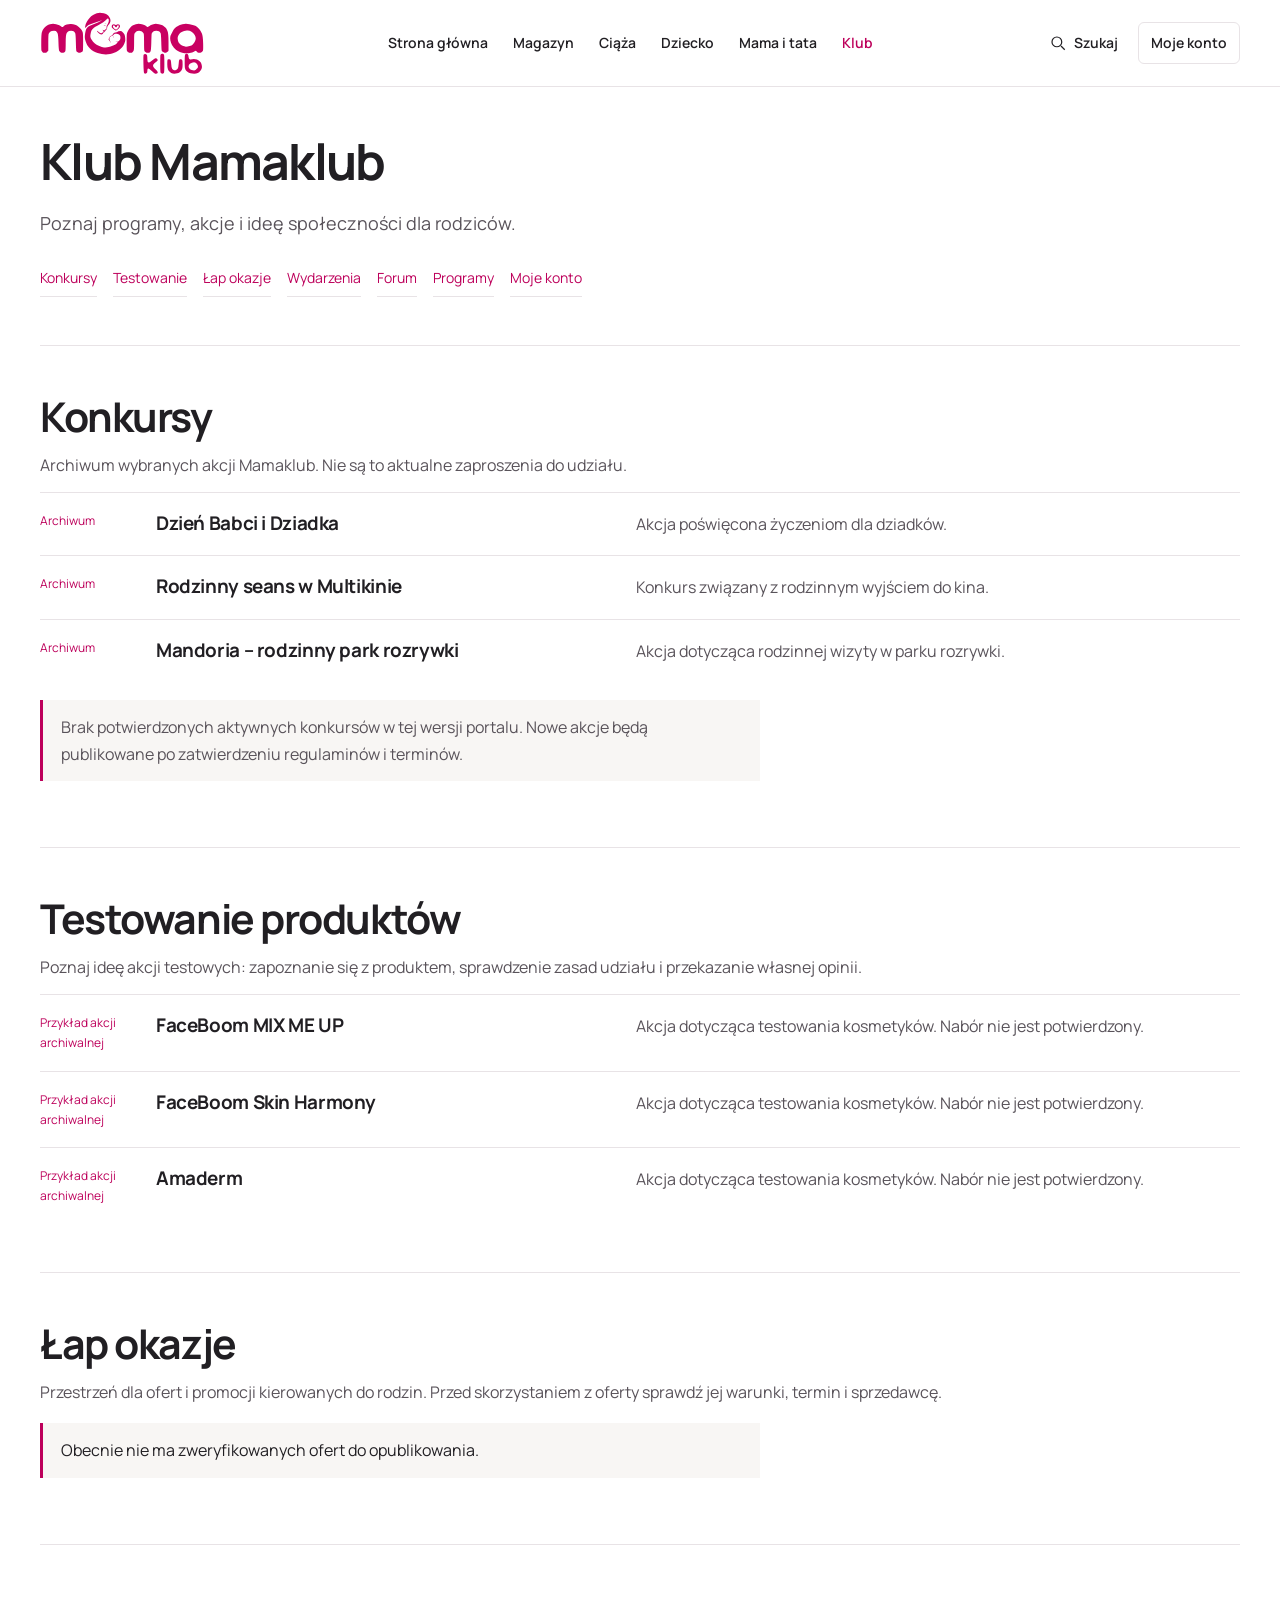
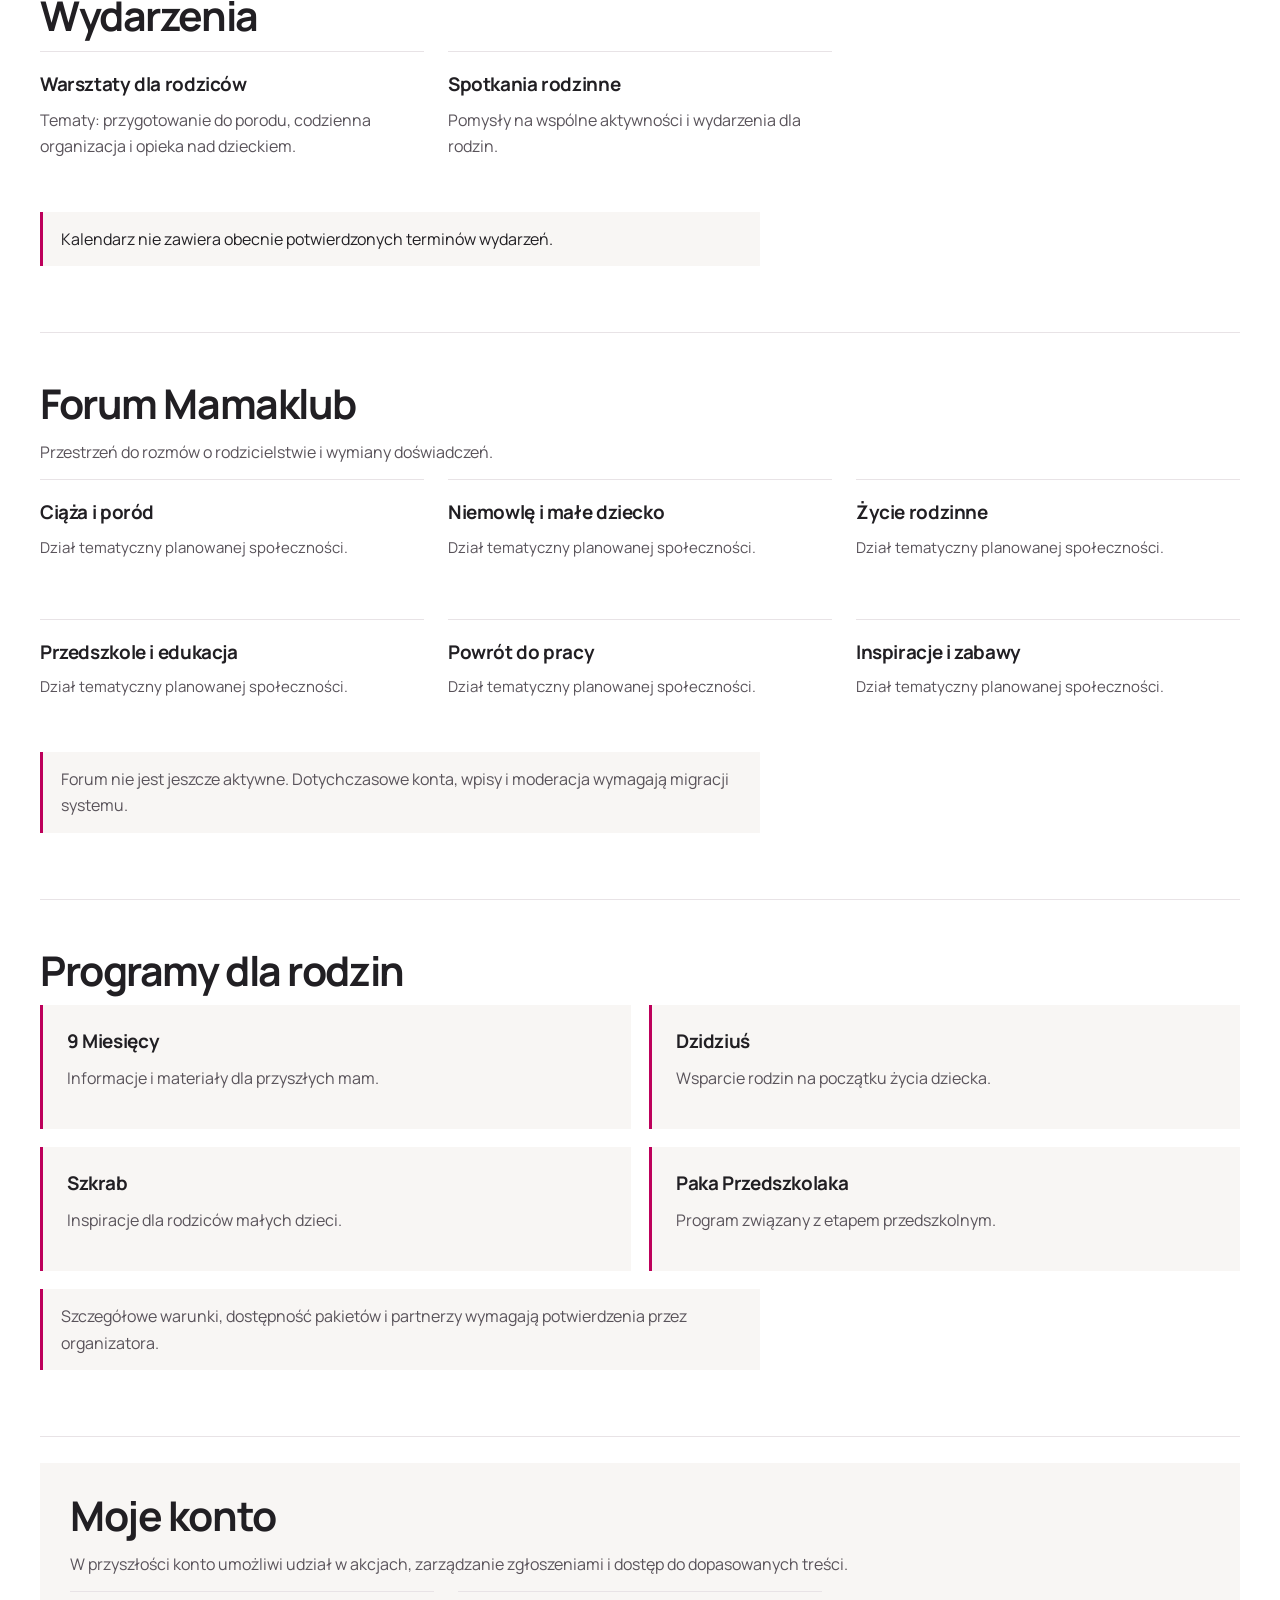
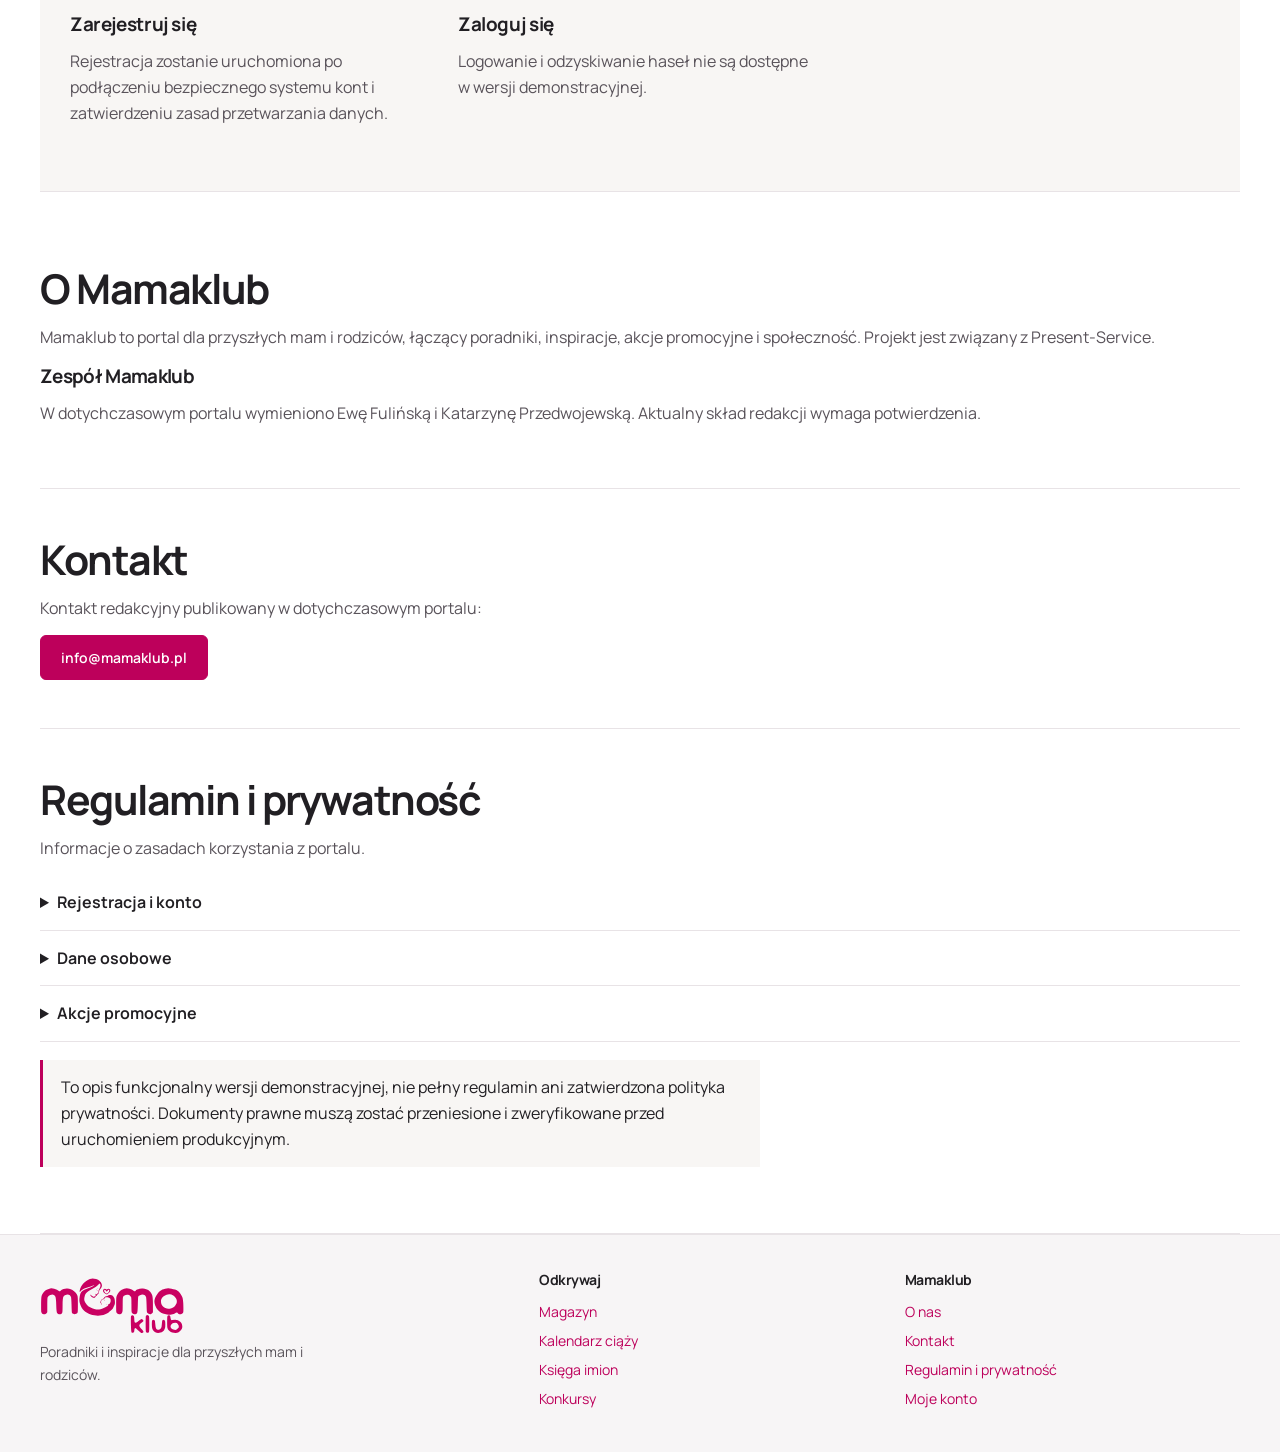
==== commit de7b9495: "Apply contemporary Mamaklub identity to klub.html" ====
--- a/klub.html
+++ b/klub.html
@@ -1 +1 @@
-<!doctype html><html lang="pl"><head><meta charset="utf-8"><meta name="viewport" content="width=device-width,initial-scale=1"><title>Klub i korzyści – Mamaklub</title><link rel="icon" href="assets/favicon.svg"><link rel="stylesheet" href="assets/site.css?v=mama4"><meta name="description" content="Programy rodzinne, konkursy, testowanie produktów i informacje o klubie Mamaklub."><meta property="og:type" content="website"><meta property="og:locale" content="pl_PL"><meta property="og:site_name" content="Mamaklub"><meta name="robots" content="noindex,follow"><link rel="stylesheet" href="https://fonts.googleapis.com/css2?family=Lora:wght@400;500;600&amp;family=Source+Sans+3:wght@400;500;600;700&amp;display=swap"></head><body><a class="skip" href="#main">Przejdź do treści</a><header class="site-head"><div class="wrap mast"><div class="mast-meta">Poradniki i inspiracje<br>dla przyszłych mam i rodziców</div><a class="brand" href="index.html"><img src="assets/logo.svg" alt="Mama Klub – strona główna" width="164" height="64"></a><div class="mast-actions"><button type="button" class="search-open" data-search-open><svg viewBox="0 0 24 24" fill="none" stroke="currentColor" stroke-width="1.6" aria-hidden="true"><circle cx="10.5" cy="10.5" r="6.5"/><path d="m16 16 5 5"/></svg>Szukaj</button><a class="mast-account" href="klub.html#konto">Moje konto</a></div><button class="menu" type="button" aria-expanded="false" aria-controls="site-nav">Menu</button><nav class="site-nav" id="site-nav" aria-label="Menu główne"><a href="index.html">Strona główna</a><a href="magazyn.html">Magazyn</a><a href="poradniki.html#ciaza">Ciąża</a><a href="poradniki.html#dziecko">Dziecko</a><a href="poradniki.html#rodzina">Mama i tata</a><a href="klub.html" aria-current="page">Klub</a><a class="account" href="klub.html#konto">Moje konto</a></nav></div></header><main id="main" class="wrap club-page"><div class="subhero"><span class="eyebrow">Społeczność Mamaklub</span><h1>Klub Mamaklub</h1><p>Poznaj programy, akcje i ideę społeczności dla rodziców.</p><div class="jump"><a href="#konkursy">Konkursy</a><a href="#testowanie">Testowanie</a><a href="#okazje">Łap okazje</a><a href="#wydarzenia">Wydarzenia</a><a href="#forum">Forum</a><a href="#programy">Programy</a><a href="#konto">Moje konto</a></div></div><section id="konkursy"><h2>Konkursy</h2><p>Archiwum wybranych akcji Mamaklub. Nie są to aktualne zaproszenia do udziału.</p><div class="grid"><article class="tile"><span class="status">Archiwum</span><h3>Dzień Babci i Dziadka</h3><p>Akcja poświęcona życzeniom dla dziadków.</p></article><article class="tile"><span class="status">Archiwum</span><h3>Rodzinny seans w Multikinie</h3><p>Konkurs związany z rodzinnym wyjściem do kina.</p></article><article class="tile"><span class="status">Archiwum</span><h3>Mandoria – rodzinny park rozrywki</h3><p>Akcja dotycząca rodzinnej wizyty w parku rozrywki.</p></article></div><p class="note">Brak potwierdzonych aktywnych konkursów w tej wersji portalu. Nowe akcje będą publikowane po zatwierdzeniu regulaminów i terminów.</p></section><section id="testowanie"><h2>Testowanie produktów</h2><p>Poznaj ideę akcji testowych: zapoznanie się z produktem, sprawdzenie zasad udziału i przekazanie własnej opinii.</p><div class="grid"><article class="tile"><span class="status">Przykład akcji archiwalnej</span><h3>FaceBoom MIX ME UP</h3><p>Akcja dotycząca testowania kosmetyków. Nabór nie jest potwierdzony.</p></article><article class="tile"><span class="status">Przykład akcji archiwalnej</span><h3>FaceBoom Skin Harmony</h3><p>Akcja dotycząca testowania kosmetyków. Nabór nie jest potwierdzony.</p></article><article class="tile"><span class="status">Przykład akcji archiwalnej</span><h3>Amaderm</h3><p>Akcja dotycząca testowania kosmetyków. Nabór nie jest potwierdzony.</p></article></div></section><section id="okazje"><h2>Łap okazje</h2><p>Przestrzeń dla ofert i promocji kierowanych do rodzin. Przed skorzystaniem z oferty sprawdź jej warunki, termin i sprzedawcę.</p><div class="note">Obecnie nie ma zweryfikowanych ofert do opublikowania.</div></section><section id="wydarzenia"><h2>Wydarzenia</h2><div class="grid"><article class="tile"><h3>Warsztaty dla rodziców</h3><p>Tematy: przygotowanie do porodu, codzienna organizacja i opieka nad dzieckiem.</p></article><article class="tile"><h3>Spotkania rodzinne</h3><p>Pomysły na wspólne aktywności i wydarzenia dla rodzin.</p></article></div><div class="note">Kalendarz nie zawiera obecnie potwierdzonych terminów wydarzeń.</div></section><section id="forum"><h2>Forum Mamaklub</h2><p>Przestrzeń do rozmów o rodzicielstwie i wymiany doświadczeń.</p><div class="grid"><article class="tile"><h3>Ciąża i poród</h3><p>Dział tematyczny planowanej społeczności.</p></article><article class="tile"><h3>Niemowlę i małe dziecko</h3><p>Dział tematyczny planowanej społeczności.</p></article><article class="tile"><h3>Życie rodzinne</h3><p>Dział tematyczny planowanej społeczności.</p></article><article class="tile"><h3>Przedszkole i edukacja</h3><p>Dział tematyczny planowanej społeczności.</p></article><article class="tile"><h3>Powrót do pracy</h3><p>Dział tematyczny planowanej społeczności.</p></article><article class="tile"><h3>Inspiracje i zabawy</h3><p>Dział tematyczny planowanej społeczności.</p></article></div><p class="note">Forum nie jest jeszcze aktywne. Dotychczasowe konta, wpisy i moderacja wymagają migracji systemu.</p></section><section id="programy"><h2>Programy dla rodzin</h2><div class="grid"><article class="tile"><h3>9 Miesięcy</h3><p>Informacje i materiały dla przyszłych mam.</p></article><article class="tile"><h3>Dzidziuś</h3><p>Wsparcie rodzin na początku życia dziecka.</p></article><article class="tile"><h3>Szkrab</h3><p>Inspiracje dla rodziców małych dzieci.</p></article><article class="tile"><h3>Paka Przedszkolaka</h3><p>Program związany z etapem przedszkolnym.</p></article></div><p class="note">Szczegółowe warunki, dostępność pakietów i partnerzy wymagają potwierdzenia przez organizatora.</p></section><section id="konto"><h2>Moje konto</h2><p>W przyszłości konto umożliwi udział w akcjach, zarządzanie zgłoszeniami i dostęp do dopasowanych treści.</p><div class="grid"><article class="tile"><h3>Zarejestruj się</h3><p>Rejestracja zostanie uruchomiona po podłączeniu bezpiecznego systemu kont i zatwierdzeniu zasad przetwarzania danych.</p></article><article class="tile"><h3>Zaloguj się</h3><p>Logowanie i odzyskiwanie haseł nie są dostępne w wersji demonstracyjnej.</p></article></div></section><section id="onas"><h2>O Mamaklub</h2><p>Mamaklub to portal dla przyszłych mam i rodziców, łączący poradniki, inspiracje, akcje promocyjne i społeczność. Projekt jest związany z Present-Service.</p><h3>Zespół Mamaklub</h3><p>W dotychczasowym portalu wymieniono Ewę Fulińską i Katarzynę Przedwojewską. Aktualny skład redakcji wymaga potwierdzenia.</p></section><section id="kontakt"><h2>Kontakt</h2><p>Kontakt redakcyjny publikowany w dotychczasowym portalu:</p><a class="btn" href="mailto:info@mamaklub.pl">info@mamaklub.pl</a></section><section id="regulamin"><h2>Regulamin i prywatność</h2><p>Informacje o zasadach korzystania z portalu.</p><details><summary>Rejestracja i konto</summary><p>Dotychczasowy regulamin opisuje dobrowolne, bezpłatne konto oraz potwierdzenie rejestracji przez e-mail. Nowa wersja nie rejestruje użytkowników.</p></details><details><summary>Dane osobowe</summary><p>W tej wersji nie ma formularzy zbierających dane osobowe. Kalendarz i wyszukiwarki działają lokalnie w przeglądarce. Zewnętrzne obrazy na stronie głównej mogą powodować połączenia z dostawcą zdjęć.</p></details><details><summary>Akcje promocyjne</summary><p>Każda aktywna akcja wymaga zatwierdzonych zasad, terminów oraz informacji o przetwarzaniu danych.</p></details><div class="note">To opis funkcjonalny wersji demonstracyjnej, nie pełny regulamin ani zatwierdzona polityka prywatności. Dokumenty prawne muszą zostać przeniesione i zweryfikowane przed uruchomieniem produkcyjnym.</div></section></main><footer class="site-foot"><div class="wrap footgrid"><div><a class="brand" href="index.html"><img src="assets/logo.svg" alt="Mama Klub" width="145" height="57"></a><p>Poradniki i inspiracje dla przyszłych mam i rodziców.</p></div><div><h3>Odkrywaj</h3><a href="magazyn.html">Magazyn</a><a href="poradniki.html#kalendarz">Kalendarz ciąży</a><a href="poradniki.html#imiona">Księga imion</a><a href="klub.html#konkursy">Konkursy</a></div><div><h3>Mamaklub</h3><a href="klub.html#onas">O nas</a><a href="klub.html#kontakt">Kontakt</a><a href="klub.html#regulamin">Regulamin i prywatność</a><a href="klub.html#konto">Moje konto</a></div></div></footer><script>(()=>{const b=document.querySelector('.menu'),n=document.querySelector('.site-nav');b.addEventListener('click',()=>{b.setAttribute('aria-expanded',String(n.classList.toggle('open')))});n.addEventListener('click',e=>{if(e.target.closest('a')){n.classList.remove('open');b.setAttribute('aria-expanded','false')}});document.addEventListener('keydown',e=>{if(e.key==='Escape'&&n.classList.contains('open')){n.classList.remove('open');b.setAttribute('aria-expanded','false');b.focus()}})})();</script><dialog id="global-search" class="search-dialog" aria-labelledby="search-title"><div class="search-head"><h2 id="search-title">Szukaj w Mamaklub</h2><button type="button" data-close aria-label="Zamknij wyszukiwarkę">Zamknij</button></div><label for="global-query">Szukana fraza</label><input id="global-query" type="search" placeholder="np. wyprawka, ciąża, konkurs" autocomplete="off"><p class="search-status" aria-live="polite"></p><div class="search-results"></div></dialog><script src="assets/search.js" defer></script></body></html>+<!doctype html><html lang="pl"><head><meta charset="utf-8"><meta name="viewport" content="width=device-width,initial-scale=1"><title>Klub i korzyści – Mamaklub</title><link rel="icon" href="assets/favicon.svg"><link rel="stylesheet" href="assets/site.css?v=modern5"><meta name="description" content="Programy rodzinne, konkursy, testowanie produktów i informacje o klubie Mamaklub."><meta property="og:type" content="website"><meta property="og:locale" content="pl_PL"><meta property="og:site_name" content="Mamaklub"><meta name="robots" content="noindex,follow"><link rel="stylesheet" href="https://fonts.googleapis.com/css2?family=Manrope:wght@400;500;600;700;800&amp;display=swap"></head><body><a class="skip" href="#main">Przejdź do treści</a><header class="site-head"><div class="wrap mast"><div class="mast-meta">Poradniki i inspiracje<br>dla przyszłych mam i rodziców</div><a class="brand" href="index.html"><img src="assets/logo.svg" alt="Mama Klub – strona główna" width="164" height="64"></a><div class="mast-actions"><button type="button" class="search-open" data-search-open><svg viewBox="0 0 24 24" fill="none" stroke="currentColor" stroke-width="1.6" aria-hidden="true"><circle cx="10.5" cy="10.5" r="6.5"/><path d="m16 16 5 5"/></svg>Szukaj</button><a class="mast-account" href="klub.html#konto">Moje konto</a></div><button class="menu" type="button" aria-expanded="false" aria-controls="site-nav">Menu</button><nav class="site-nav" id="site-nav" aria-label="Menu główne"><a href="index.html">Strona główna</a><a href="magazyn.html">Magazyn</a><a href="poradniki.html#ciaza">Ciąża</a><a href="poradniki.html#dziecko">Dziecko</a><a href="poradniki.html#rodzina">Mama i tata</a><a href="klub.html" aria-current="page">Klub</a><a class="account" href="klub.html#konto">Moje konto</a></nav></div></header><main id="main" class="wrap club-page"><div class="subhero"><span class="eyebrow">Społeczność Mamaklub</span><h1>Klub Mamaklub</h1><p>Poznaj programy, akcje i ideę społeczności dla rodziców.</p><div class="jump"><a href="#konkursy">Konkursy</a><a href="#testowanie">Testowanie</a><a href="#okazje">Łap okazje</a><a href="#wydarzenia">Wydarzenia</a><a href="#forum">Forum</a><a href="#programy">Programy</a><a href="#konto">Moje konto</a></div></div><section id="konkursy"><h2>Konkursy</h2><p>Archiwum wybranych akcji Mamaklub. Nie są to aktualne zaproszenia do udziału.</p><div class="grid"><article class="tile"><span class="status">Archiwum</span><h3>Dzień Babci i Dziadka</h3><p>Akcja poświęcona życzeniom dla dziadków.</p></article><article class="tile"><span class="status">Archiwum</span><h3>Rodzinny seans w Multikinie</h3><p>Konkurs związany z rodzinnym wyjściem do kina.</p></article><article class="tile"><span class="status">Archiwum</span><h3>Mandoria – rodzinny park rozrywki</h3><p>Akcja dotycząca rodzinnej wizyty w parku rozrywki.</p></article></div><p class="note">Brak potwierdzonych aktywnych konkursów w tej wersji portalu. Nowe akcje będą publikowane po zatwierdzeniu regulaminów i terminów.</p></section><section id="testowanie"><h2>Testowanie produktów</h2><p>Poznaj ideę akcji testowych: zapoznanie się z produktem, sprawdzenie zasad udziału i przekazanie własnej opinii.</p><div class="grid"><article class="tile"><span class="status">Przykład akcji archiwalnej</span><h3>FaceBoom MIX ME UP</h3><p>Akcja dotycząca testowania kosmetyków. Nabór nie jest potwierdzony.</p></article><article class="tile"><span class="status">Przykład akcji archiwalnej</span><h3>FaceBoom Skin Harmony</h3><p>Akcja dotycząca testowania kosmetyków. Nabór nie jest potwierdzony.</p></article><article class="tile"><span class="status">Przykład akcji archiwalnej</span><h3>Amaderm</h3><p>Akcja dotycząca testowania kosmetyków. Nabór nie jest potwierdzony.</p></article></div></section><section id="okazje"><h2>Łap okazje</h2><p>Przestrzeń dla ofert i promocji kierowanych do rodzin. Przed skorzystaniem z oferty sprawdź jej warunki, termin i sprzedawcę.</p><div class="note">Obecnie nie ma zweryfikowanych ofert do opublikowania.</div></section><section id="wydarzenia"><h2>Wydarzenia</h2><div class="grid"><article class="tile"><h3>Warsztaty dla rodziców</h3><p>Tematy: przygotowanie do porodu, codzienna organizacja i opieka nad dzieckiem.</p></article><article class="tile"><h3>Spotkania rodzinne</h3><p>Pomysły na wspólne aktywności i wydarzenia dla rodzin.</p></article></div><div class="note">Kalendarz nie zawiera obecnie potwierdzonych terminów wydarzeń.</div></section><section id="forum"><h2>Forum Mamaklub</h2><p>Przestrzeń do rozmów o rodzicielstwie i wymiany doświadczeń.</p><div class="grid"><article class="tile"><h3>Ciąża i poród</h3><p>Dział tematyczny planowanej społeczności.</p></article><article class="tile"><h3>Niemowlę i małe dziecko</h3><p>Dział tematyczny planowanej społeczności.</p></article><article class="tile"><h3>Życie rodzinne</h3><p>Dział tematyczny planowanej społeczności.</p></article><article class="tile"><h3>Przedszkole i edukacja</h3><p>Dział tematyczny planowanej społeczności.</p></article><article class="tile"><h3>Powrót do pracy</h3><p>Dział tematyczny planowanej społeczności.</p></article><article class="tile"><h3>Inspiracje i zabawy</h3><p>Dział tematyczny planowanej społeczności.</p></article></div><p class="note">Forum nie jest jeszcze aktywne. Dotychczasowe konta, wpisy i moderacja wymagają migracji systemu.</p></section><section id="programy"><h2>Programy dla rodzin</h2><div class="grid"><article class="tile"><h3>9 Miesięcy</h3><p>Informacje i materiały dla przyszłych mam.</p></article><article class="tile"><h3>Dzidziuś</h3><p>Wsparcie rodzin na początku życia dziecka.</p></article><article class="tile"><h3>Szkrab</h3><p>Inspiracje dla rodziców małych dzieci.</p></article><article class="tile"><h3>Paka Przedszkolaka</h3><p>Program związany z etapem przedszkolnym.</p></article></div><p class="note">Szczegółowe warunki, dostępność pakietów i partnerzy wymagają potwierdzenia przez organizatora.</p></section><section id="konto"><h2>Moje konto</h2><p>W przyszłości konto umożliwi udział w akcjach, zarządzanie zgłoszeniami i dostęp do dopasowanych treści.</p><div class="grid"><article class="tile"><h3>Zarejestruj się</h3><p>Rejestracja zostanie uruchomiona po podłączeniu bezpiecznego systemu kont i zatwierdzeniu zasad przetwarzania danych.</p></article><article class="tile"><h3>Zaloguj się</h3><p>Logowanie i odzyskiwanie haseł nie są dostępne w wersji demonstracyjnej.</p></article></div></section><section id="onas"><h2>O Mamaklub</h2><p>Mamaklub to portal dla przyszłych mam i rodziców, łączący poradniki, inspiracje, akcje promocyjne i społeczność. Projekt jest związany z Present-Service.</p><h3>Zespół Mamaklub</h3><p>W dotychczasowym portalu wymieniono Ewę Fulińską i Katarzynę Przedwojewską. Aktualny skład redakcji wymaga potwierdzenia.</p></section><section id="kontakt"><h2>Kontakt</h2><p>Kontakt redakcyjny publikowany w dotychczasowym portalu:</p><a class="btn" href="mailto:info@mamaklub.pl">info@mamaklub.pl</a></section><section id="regulamin"><h2>Regulamin i prywatność</h2><p>Informacje o zasadach korzystania z portalu.</p><details><summary>Rejestracja i konto</summary><p>Dotychczasowy regulamin opisuje dobrowolne, bezpłatne konto oraz potwierdzenie rejestracji przez e-mail. Nowa wersja nie rejestruje użytkowników.</p></details><details><summary>Dane osobowe</summary><p>W tej wersji nie ma formularzy zbierających dane osobowe. Kalendarz i wyszukiwarki działają lokalnie w przeglądarce. Zewnętrzne obrazy na stronie głównej mogą powodować połączenia z dostawcą zdjęć.</p></details><details><summary>Akcje promocyjne</summary><p>Każda aktywna akcja wymaga zatwierdzonych zasad, terminów oraz informacji o przetwarzaniu danych.</p></details><div class="note">To opis funkcjonalny wersji demonstracyjnej, nie pełny regulamin ani zatwierdzona polityka prywatności. Dokumenty prawne muszą zostać przeniesione i zweryfikowane przed uruchomieniem produkcyjnym.</div></section></main><footer class="site-foot"><div class="wrap footgrid"><div><a class="brand" href="index.html"><img src="assets/logo.svg" alt="Mama Klub" width="145" height="57"></a><p>Poradniki i inspiracje dla przyszłych mam i rodziców.</p></div><div><h3>Odkrywaj</h3><a href="magazyn.html">Magazyn</a><a href="poradniki.html#kalendarz">Kalendarz ciąży</a><a href="poradniki.html#imiona">Księga imion</a><a href="klub.html#konkursy">Konkursy</a></div><div><h3>Mamaklub</h3><a href="klub.html#onas">O nas</a><a href="klub.html#kontakt">Kontakt</a><a href="klub.html#regulamin">Regulamin i prywatność</a><a href="klub.html#konto">Moje konto</a></div></div></footer><script>(()=>{const b=document.querySelector('.menu'),n=document.querySelector('.site-nav');b.addEventListener('click',()=>{b.setAttribute('aria-expanded',String(n.classList.toggle('open')))});n.addEventListener('click',e=>{if(e.target.closest('a')){n.classList.remove('open');b.setAttribute('aria-expanded','false')}});document.addEventListener('keydown',e=>{if(e.key==='Escape'&&n.classList.contains('open')){n.classList.remove('open');b.setAttribute('aria-expanded','false');b.focus()}})})();</script><dialog id="global-search" class="search-dialog" aria-labelledby="search-title"><div class="search-head"><h2 id="search-title">Szukaj w Mamaklub</h2><button type="button" data-close aria-label="Zamknij wyszukiwarkę">Zamknij</button></div><label for="global-query">Szukana fraza</label><input id="global-query" type="search" placeholder="np. wyprawka, ciąża, konkurs" autocomplete="off"><p class="search-status" aria-live="polite"></p><div class="search-results"></div></dialog><script src="assets/search.js" defer></script></body></html>
--- a/assets/site.css
+++ b/assets/site.css
@@ -24,3 +24,12 @@
 @media(max-width:900px){.wrap{padding-inline:24px}.mast .brand img{width:160px}.site-nav{font-size:16px}.mast{min-height:78px}.mast .site-nav{padding:10px 0}.site-nav a[aria-current]{margin:0;padding:0}.cover-layout{gap:16px}.cover-copy{padding:22px}.side-feature>div,.side-text{padding:17px}.life-stages a{padding:15px}.life-stages strong{font-size:19px}.mag-spread{gap:24px}.club-spread{gap:24px}}
 @media(max-width:650px){.wrap{padding-inline:18px}.mast .brand img{width:142px}.welcome{display:block;padding:22px 0 16px}.welcome p{margin-top:4px}.cover-layout,.mag-spread,.club-spread,.utility-strip{grid-template-columns:1fr}.cover-copy h2{font-size:31px}.cover-photo{aspect-ratio:1.45}.cover-side{grid-template-columns:1fr 1fr;grid-template-rows:auto;gap:12px}.side-feature h2,.side-text h2{font-size:19px}.side-feature>div,.side-text{padding:12px}.side-feature>a{aspect-ratio:1.5}.life-stages{grid-template-columns:1fr 1fr}.life-stages small{font-size:13px}.mag-heading h2{font-size:26px}.mag-heading>a{font-size:13px}.mag-section{padding:30px 0}.mag-digest{gap:18px}.mag-digest h3{font-size:19px}.mag-digest p{font-size:15px}.club-band{padding:28px 0}.club-lead h2{font-size:30px}.club-options{gap:10px}.club-options a{padding:12px 23px 12px 12px}.club-options strong{font-size:16px}.club-options small{font-size:13px}.utility-strip{gap:8px}.utility-links{gap:6px 16px}.utility-links a{font-size:15px}.program-names{gap:12px 20px}.program-names a{font-size:18px}}
 @media(max-width:360px){.cover-side,.mag-digest,.club-options{grid-template-columns:1fr}}
+
+/* Modern Mamaklub identity */
+:root{--ink:#211f23;--muted:#59535a;--rose:#bd005b;--pink:#faedf3;--cream:#f8f6f4;--line:#e8e3e6}
+body{font-family:"Manrope",Arial,sans-serif;font-size:16px;line-height:1.65}
+h1,h2,h3,.rule-title,.edition h1,.brief h3,.story h3,.feature-story h3,.program-names a,.life-stages strong{font-family:"Manrope",Arial,sans-serif;font-weight:700;letter-spacing:-.035em}
+.site-head{background:#fff;border-bottom:1px solid var(--line)}.wrap{max-width:1320px;padding-inline:40px}.mast{display:grid;grid-template-columns:180px 1fr auto;min-height:86px;gap:28px;padding-block:10px}.mast-meta{display:none}.mast .brand{grid-column:1;grid-row:1;justify-self:start}.mast .brand img{width:165px}.mast .site-nav{grid-column:2;grid-row:1;display:flex;justify-content:center;gap:clamp(12px,2vw,25px);font-family:inherit;font-size:14px;margin:0;padding:0;border:0;flex-wrap:wrap}.site-nav a[aria-current]{border:0;margin:0;padding:0;color:var(--rose)}.mast-actions{grid-column:3;grid-row:1;gap:12px}.mast-account,.search-open{font:600 14px/1.4 Manrope,Arial,sans-serif}.mast-account{border:1px solid var(--line);padding:10px 12px;border-radius:6px}.menu{display:none}.btn,button{font-family:inherit;border-radius:6px}.mama-modern a:hover{text-decoration:underline;text-underline-offset:4px}.mama-modern section{border:0}.intro-line{display:flex;align-items:center;gap:32px;padding:30px 0 27px}.intro-line h1{font-size:clamp(38px,5.3vw,69px);font-weight:800;margin:0;line-height:1.05;white-space:nowrap;letter-spacing:-.075em}.intro-line h1 span{color:var(--rose)}.intro-line p{margin:0;font-size:17px;line-height:1.55}.intro-line>.plain-link{margin-left:auto;white-space:nowrap}.plain-link{font-size:14px;font-weight:750;color:var(--rose)}.opening{display:grid;grid-template-columns:minmax(0,2.05fr) minmax(0,1fr);gap:34px}.opening-feature{position:relative;min-width:0;display:grid;grid-template-rows:auto auto;background:#fff}.opening-picture{display:block;aspect-ratio:1.8;overflow:hidden;border-radius:9px}.opening-picture img{width:100%;height:100%;object-fit:cover;object-position:center}.opening-copy{padding:22px 0 0}.topic-label{display:block;color:var(--rose);font-size:12px;font-weight:800;letter-spacing:.025em;margin-bottom:8px}.opening-copy h2{font-size:clamp(28px,3.1vw,43px);font-weight:800;line-height:1.13;max-width:25ch;margin:0 0 10px}.opening-copy h2 a,.opening-aside h3 a,.visual-story h3 a{color:var(--ink)}.opening-copy p{font-size:17px;margin-bottom:15px}.opening-aside{display:flex;flex-direction:column;gap:0;min-width:0}.opening-aside>h2{font-size:22px;margin:0 0 16px;font-weight:800}.opening-aside article{padding:19px 0;border-top:1px solid var(--line)}.opening-aside h3{font-size:23px;line-height:1.27;margin:0 0 8px}.opening-aside p{font-size:15px;margin:0}.aside-tool{display:flex;align-items:center;gap:15px;background:#f8edf2;color:var(--ink);padding:21px 18px;border-radius:8px;margin-top:auto}.aside-tool svg{width:42px;height:42px;color:var(--rose);flex-shrink:0}.aside-tool strong,.aside-tool small{display:block}.aside-tool small{font-size:13px;color:var(--muted)}.aside-tool>span{margin-left:auto;color:var(--rose)}.stage-section{padding:40px 0 35px}.stage-section h2,.section-title h2,.modern-programs h2{font-size:clamp(25px,3vw,34px);font-weight:800;margin:0 0 18px}.stage-links{display:grid;grid-template-columns:repeat(4,minmax(0,1fr));gap:12px}.stage-links a{position:relative;display:flex;flex-direction:column;gap:4px;padding:18px 20px 20px;background:#f7f4f5;border-radius:7px;color:var(--ink)}.stage-links a:nth-child(2){background:#f8eef3}.stage-links a:nth-child(3){background:#f4f2ef}.stage-links a:nth-child(4){background:#f3f0f3}.stage-num{font-size:12px;color:var(--rose);font-weight:700;margin-bottom:8px}.stage-links strong{font-size:21px;letter-spacing:-.04em;line-height:1.25}.stage-links small{font-size:13px;color:var(--muted)}.stage-arrow{position:absolute;right:18px;top:16px;color:var(--rose);font-size:17px}.reading-section{padding:12px 0 46px}.section-title{display:flex;justify-content:space-between;align-items:baseline;gap:16px;margin:0 0 18px}.section-title h2{margin:0}.reading-layout{display:grid;grid-template-columns:1fr 1fr .9fr;gap:25px}.visual-story>a:first-child{display:block;aspect-ratio:1.5;overflow:hidden;border-radius:7px;margin-bottom:15px}.visual-story img{width:100%;height:100%;object-fit:cover}.visual-story h3{font-size:23px;line-height:1.3;margin:0 0 9px}.visual-story p{font-size:15px}.short-reads{padding:18px 20px;background:#f7f6f5;border-radius:7px;align-self:start}.short-reads h3{font-size:18px;margin:0 0 12px}.short-reads>a,.club-directory>a{display:flex;align-items:center;justify-content:space-between;gap:14px;padding:15px 0;border-top:1px solid var(--line);color:var(--ink);font-weight:650;line-height:1.45}.short-reads>a span{color:var(--rose)}.modern-club{background:#a60050;color:white;padding:38px 0;margin:0}.club-inner{display:grid;grid-template-columns:1fr 1.2fr;gap:60px;align-items:center}.club-kicker{font-size:13px;font-weight:800;letter-spacing:.13em}.club-inner h2{font-size:clamp(30px,4vw,46px);font-weight:800;margin:13px 0 15px;line-height:1.15}.club-inner p{color:#ffe9f3;max-width:40ch;font-size:17px}.club-cta{display:inline-flex;gap:20px;background:white;color:#a60050;padding:12px 20px;border-radius:6px;font-weight:800;font-size:14px;margin-top:8px}.club-directory{display:grid;grid-template-columns:1fr 1fr;gap:0 25px}.club-directory>a{color:white;border-color:#ffffff55;font-size:16px;padding:17px 0}.practical{padding:38px 0 24px}.practical-links{display:grid;grid-template-columns:repeat(3,1fr);gap:0 28px}.practical-links>a{display:flex;justify-content:space-between;align-items:center;border-bottom:1px solid var(--line);padding:14px 0;color:var(--ink);font-weight:650}.practical-links span{color:var(--rose)}.modern-programs{padding:24px 0 40px}.modern-programs>div{display:flex;flex-wrap:wrap;gap:10px 24px}.modern-programs a{font-weight:750;color:var(--rose)}.site-foot{background:#f7f5f6}.site-foot .brand img{width:145px}.story h3{font-size:22px;font-weight:750}.reading h2{font-weight:800}.head h1,.subhero h1{font-size:clamp(32px,4vw,50px)}.guide-page>section .tile h3,.club-page>section .tile h3{letter-spacing:-.02em}.filters button{border-radius:5px}
+@media(max-width:1050px){.mast{display:flex;justify-content:space-between;gap:10px;min-height:75px}.mast .brand img{width:150px}.mast-actions{margin-left:auto;order:1}.mast-actions .mast-account{display:none}.mast .menu{display:inline-flex;order:2}.mast .site-nav{display:none;order:3;width:100%;flex-direction:column;align-items:flex-start;gap:12px;padding:15px 0}.mast .site-nav.open{display:flex}.mast .site-nav .account{display:block}.wrap{padding-inline:28px}.opening{gap:24px}.intro-line{gap:20px}.intro-line p{font-size:15px}.reading-layout{gap:20px}}
+@media(max-width:760px){.wrap{padding-inline:20px}.intro-line{flex-wrap:wrap;gap:10px 20px;padding:24px 0 20px}.intro-line h1{font-size:46px}.intro-line p{font-size:15px}.intro-line>.plain-link{margin:0}.opening{grid-template-columns:1fr}.opening-picture{aspect-ratio:1.5}.opening-aside{display:grid;grid-template-columns:1fr 1fr;gap:12px}.opening-aside>h2,.aside-tool{grid-column:1/-1}.opening-aside article{padding:12px 0}.opening-aside h3{font-size:19px}.opening-copy h2{font-size:32px}.stage-links{grid-template-columns:1fr 1fr}.stage-links a{padding:14px 16px}.stage-links strong{font-size:19px}.stage-section{padding:30px 0}.reading-layout{grid-template-columns:1fr 1fr;gap:20px}.short-reads{grid-column:1/-1}.visual-story h3{font-size:19px}.visual-story p{font-size:14px}.club-inner{grid-template-columns:1fr;gap:24px}.club-directory{gap:0 16px}.practical-links{grid-template-columns:1fr 1fr;gap:0 16px}.section-title .plain-link{font-size:12px}.modern-programs{padding-bottom:30px}}
+@media(max-width:380px){.wrap{padding-inline:15px}.intro-line h1{font-size:39px}.reading-layout{grid-template-columns:1fr}.mast .brand img{width:130px}.search-open{font-size:12px}}
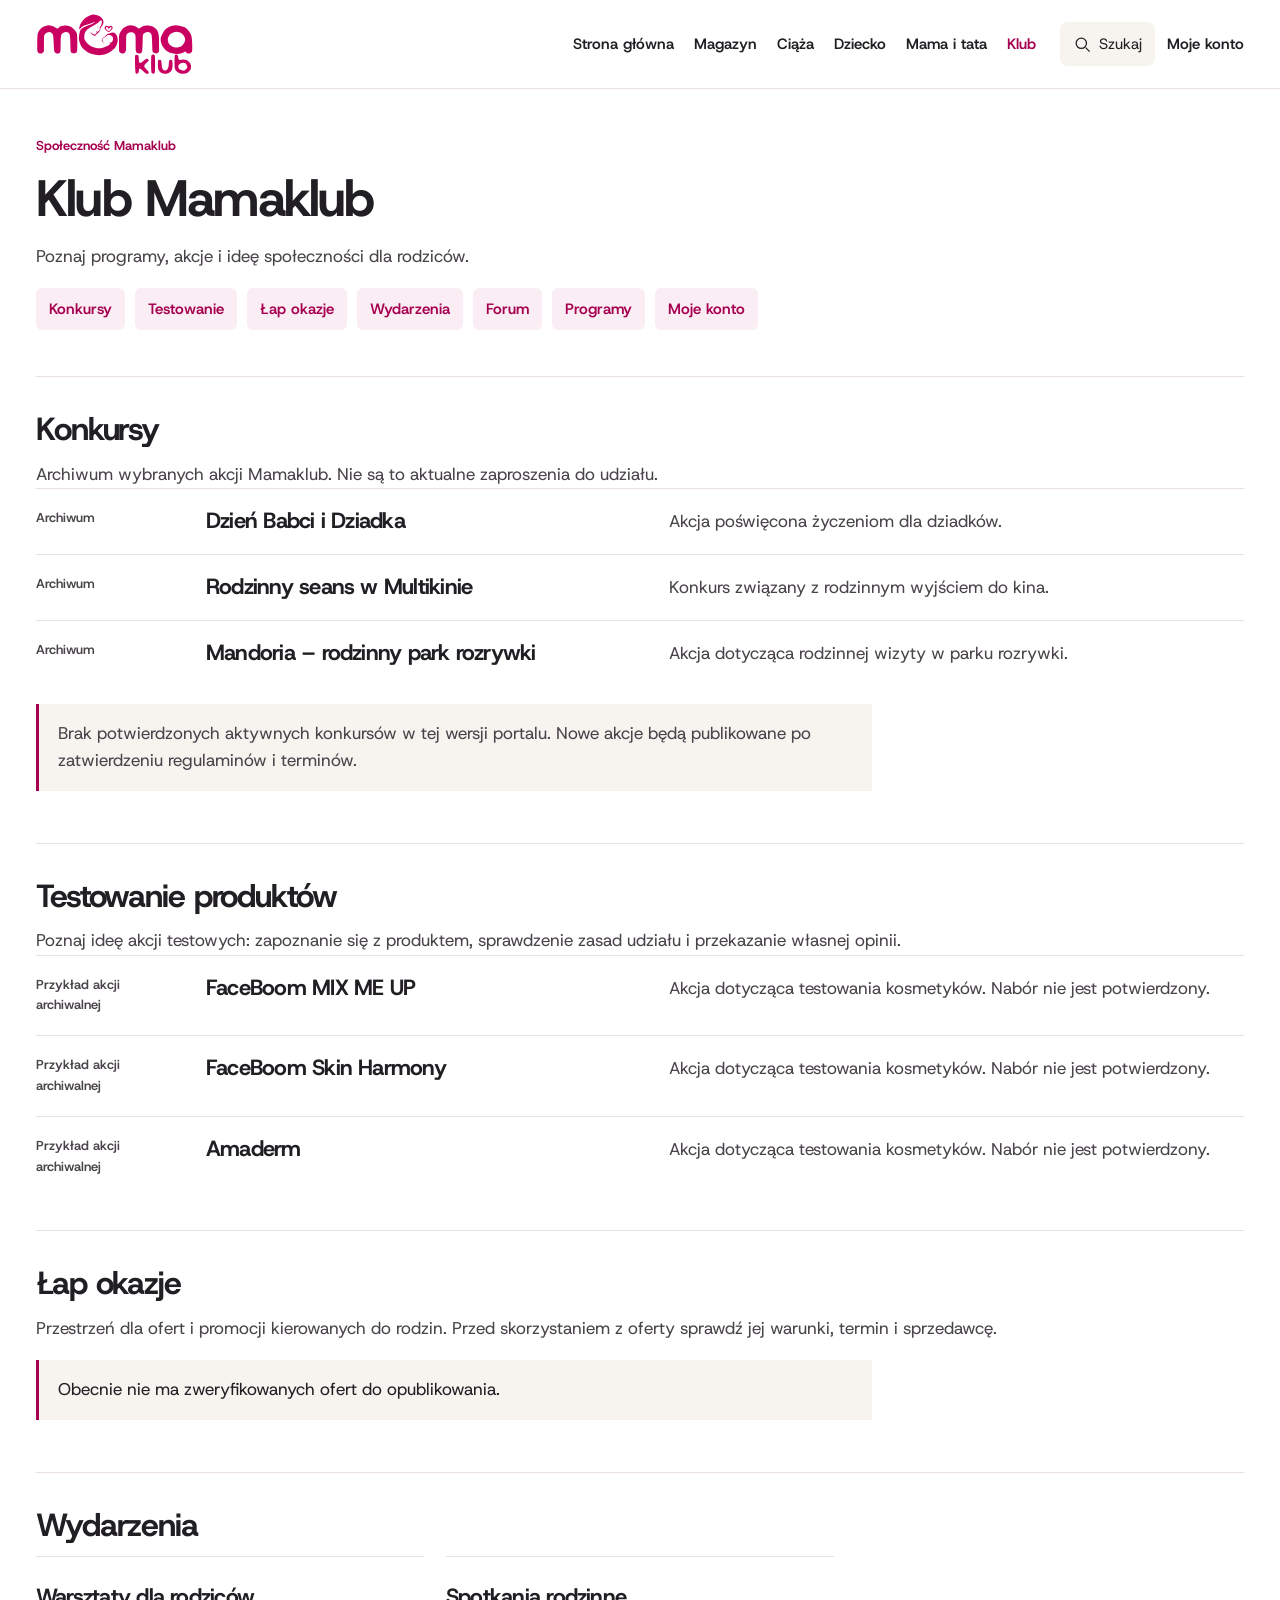
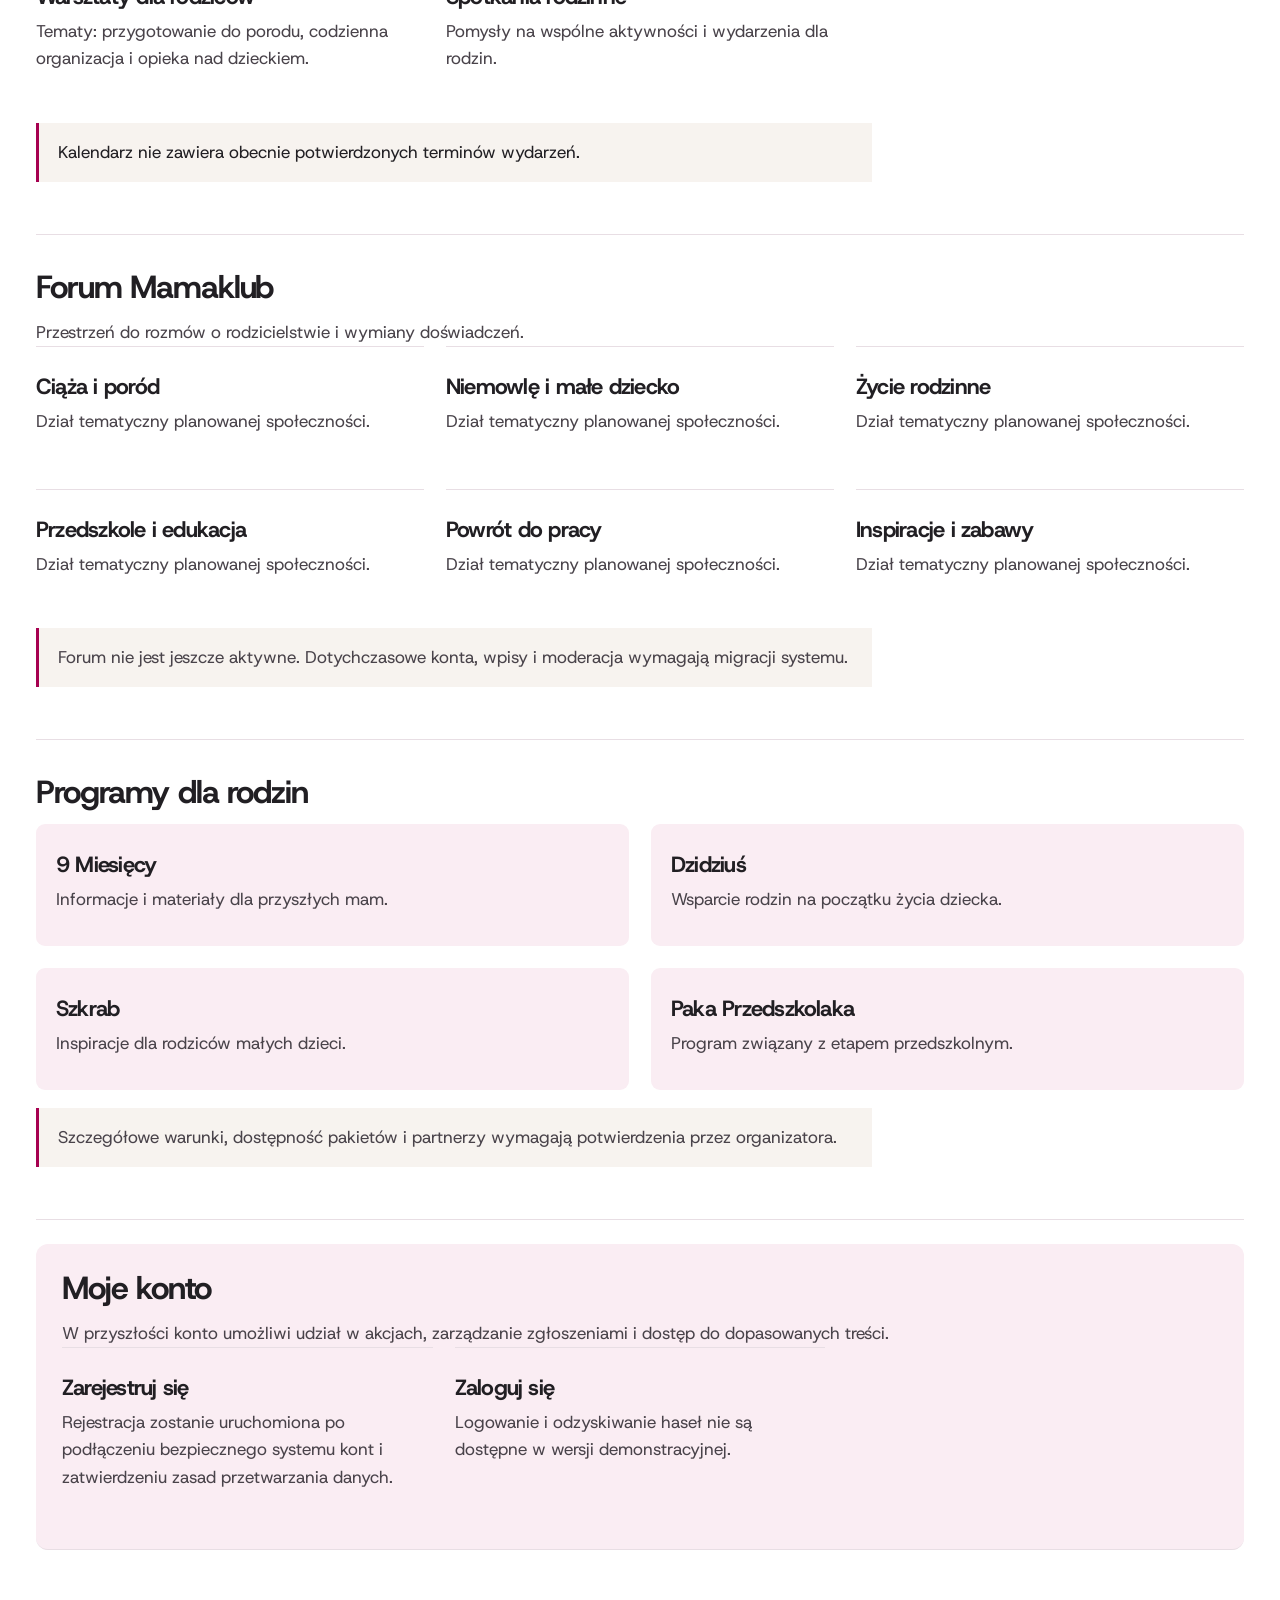
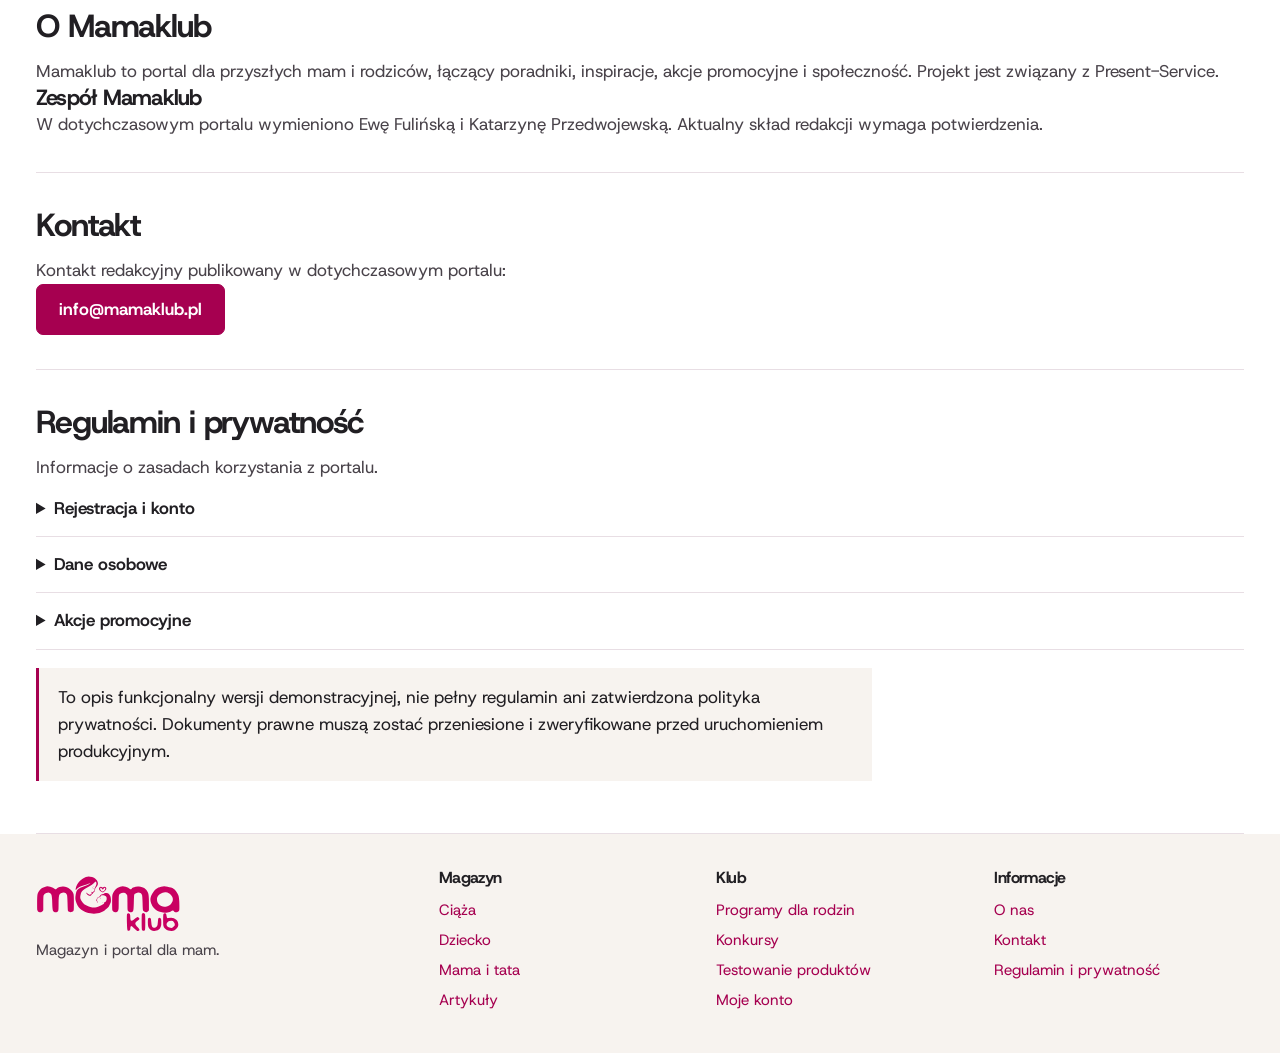
==== commit 84a12e4c: "Implement approved reduced Mamaklub brand design and consolidate frontend" ====
--- a/klub.html
+++ b/klub.html
@@ -1 +1 @@
-<!doctype html><html lang="pl"><head><meta charset="utf-8"><meta name="viewport" content="width=device-width,initial-scale=1"><title>Klub i korzyści – Mamaklub</title><link rel="icon" href="assets/favicon.svg"><link rel="stylesheet" href="assets/site.css?v=modern5"><meta name="description" content="Programy rodzinne, konkursy, testowanie produktów i informacje o klubie Mamaklub."><meta property="og:type" content="website"><meta property="og:locale" content="pl_PL"><meta property="og:site_name" content="Mamaklub"><meta name="robots" content="noindex,follow"><link rel="stylesheet" href="https://fonts.googleapis.com/css2?family=Manrope:wght@400;500;600;700;800&amp;display=swap"></head><body><a class="skip" href="#main">Przejdź do treści</a><header class="site-head"><div class="wrap mast"><div class="mast-meta">Poradniki i inspiracje<br>dla przyszłych mam i rodziców</div><a class="brand" href="index.html"><img src="assets/logo.svg" alt="Mama Klub – strona główna" width="164" height="64"></a><div class="mast-actions"><button type="button" class="search-open" data-search-open><svg viewBox="0 0 24 24" fill="none" stroke="currentColor" stroke-width="1.6" aria-hidden="true"><circle cx="10.5" cy="10.5" r="6.5"/><path d="m16 16 5 5"/></svg>Szukaj</button><a class="mast-account" href="klub.html#konto">Moje konto</a></div><button class="menu" type="button" aria-expanded="false" aria-controls="site-nav">Menu</button><nav class="site-nav" id="site-nav" aria-label="Menu główne"><a href="index.html">Strona główna</a><a href="magazyn.html">Magazyn</a><a href="poradniki.html#ciaza">Ciąża</a><a href="poradniki.html#dziecko">Dziecko</a><a href="poradniki.html#rodzina">Mama i tata</a><a href="klub.html" aria-current="page">Klub</a><a class="account" href="klub.html#konto">Moje konto</a></nav></div></header><main id="main" class="wrap club-page"><div class="subhero"><span class="eyebrow">Społeczność Mamaklub</span><h1>Klub Mamaklub</h1><p>Poznaj programy, akcje i ideę społeczności dla rodziców.</p><div class="jump"><a href="#konkursy">Konkursy</a><a href="#testowanie">Testowanie</a><a href="#okazje">Łap okazje</a><a href="#wydarzenia">Wydarzenia</a><a href="#forum">Forum</a><a href="#programy">Programy</a><a href="#konto">Moje konto</a></div></div><section id="konkursy"><h2>Konkursy</h2><p>Archiwum wybranych akcji Mamaklub. Nie są to aktualne zaproszenia do udziału.</p><div class="grid"><article class="tile"><span class="status">Archiwum</span><h3>Dzień Babci i Dziadka</h3><p>Akcja poświęcona życzeniom dla dziadków.</p></article><article class="tile"><span class="status">Archiwum</span><h3>Rodzinny seans w Multikinie</h3><p>Konkurs związany z rodzinnym wyjściem do kina.</p></article><article class="tile"><span class="status">Archiwum</span><h3>Mandoria – rodzinny park rozrywki</h3><p>Akcja dotycząca rodzinnej wizyty w parku rozrywki.</p></article></div><p class="note">Brak potwierdzonych aktywnych konkursów w tej wersji portalu. Nowe akcje będą publikowane po zatwierdzeniu regulaminów i terminów.</p></section><section id="testowanie"><h2>Testowanie produktów</h2><p>Poznaj ideę akcji testowych: zapoznanie się z produktem, sprawdzenie zasad udziału i przekazanie własnej opinii.</p><div class="grid"><article class="tile"><span class="status">Przykład akcji archiwalnej</span><h3>FaceBoom MIX ME UP</h3><p>Akcja dotycząca testowania kosmetyków. Nabór nie jest potwierdzony.</p></article><article class="tile"><span class="status">Przykład akcji archiwalnej</span><h3>FaceBoom Skin Harmony</h3><p>Akcja dotycząca testowania kosmetyków. Nabór nie jest potwierdzony.</p></article><article class="tile"><span class="status">Przykład akcji archiwalnej</span><h3>Amaderm</h3><p>Akcja dotycząca testowania kosmetyków. Nabór nie jest potwierdzony.</p></article></div></section><section id="okazje"><h2>Łap okazje</h2><p>Przestrzeń dla ofert i promocji kierowanych do rodzin. Przed skorzystaniem z oferty sprawdź jej warunki, termin i sprzedawcę.</p><div class="note">Obecnie nie ma zweryfikowanych ofert do opublikowania.</div></section><section id="wydarzenia"><h2>Wydarzenia</h2><div class="grid"><article class="tile"><h3>Warsztaty dla rodziców</h3><p>Tematy: przygotowanie do porodu, codzienna organizacja i opieka nad dzieckiem.</p></article><article class="tile"><h3>Spotkania rodzinne</h3><p>Pomysły na wspólne aktywności i wydarzenia dla rodzin.</p></article></div><div class="note">Kalendarz nie zawiera obecnie potwierdzonych terminów wydarzeń.</div></section><section id="forum"><h2>Forum Mamaklub</h2><p>Przestrzeń do rozmów o rodzicielstwie i wymiany doświadczeń.</p><div class="grid"><article class="tile"><h3>Ciąża i poród</h3><p>Dział tematyczny planowanej społeczności.</p></article><article class="tile"><h3>Niemowlę i małe dziecko</h3><p>Dział tematyczny planowanej społeczności.</p></article><article class="tile"><h3>Życie rodzinne</h3><p>Dział tematyczny planowanej społeczności.</p></article><article class="tile"><h3>Przedszkole i edukacja</h3><p>Dział tematyczny planowanej społeczności.</p></article><article class="tile"><h3>Powrót do pracy</h3><p>Dział tematyczny planowanej społeczności.</p></article><article class="tile"><h3>Inspiracje i zabawy</h3><p>Dział tematyczny planowanej społeczności.</p></article></div><p class="note">Forum nie jest jeszcze aktywne. Dotychczasowe konta, wpisy i moderacja wymagają migracji systemu.</p></section><section id="programy"><h2>Programy dla rodzin</h2><div class="grid"><article class="tile"><h3>9 Miesięcy</h3><p>Informacje i materiały dla przyszłych mam.</p></article><article class="tile"><h3>Dzidziuś</h3><p>Wsparcie rodzin na początku życia dziecka.</p></article><article class="tile"><h3>Szkrab</h3><p>Inspiracje dla rodziców małych dzieci.</p></article><article class="tile"><h3>Paka Przedszkolaka</h3><p>Program związany z etapem przedszkolnym.</p></article></div><p class="note">Szczegółowe warunki, dostępność pakietów i partnerzy wymagają potwierdzenia przez organizatora.</p></section><section id="konto"><h2>Moje konto</h2><p>W przyszłości konto umożliwi udział w akcjach, zarządzanie zgłoszeniami i dostęp do dopasowanych treści.</p><div class="grid"><article class="tile"><h3>Zarejestruj się</h3><p>Rejestracja zostanie uruchomiona po podłączeniu bezpiecznego systemu kont i zatwierdzeniu zasad przetwarzania danych.</p></article><article class="tile"><h3>Zaloguj się</h3><p>Logowanie i odzyskiwanie haseł nie są dostępne w wersji demonstracyjnej.</p></article></div></section><section id="onas"><h2>O Mamaklub</h2><p>Mamaklub to portal dla przyszłych mam i rodziców, łączący poradniki, inspiracje, akcje promocyjne i społeczność. Projekt jest związany z Present-Service.</p><h3>Zespół Mamaklub</h3><p>W dotychczasowym portalu wymieniono Ewę Fulińską i Katarzynę Przedwojewską. Aktualny skład redakcji wymaga potwierdzenia.</p></section><section id="kontakt"><h2>Kontakt</h2><p>Kontakt redakcyjny publikowany w dotychczasowym portalu:</p><a class="btn" href="mailto:info@mamaklub.pl">info@mamaklub.pl</a></section><section id="regulamin"><h2>Regulamin i prywatność</h2><p>Informacje o zasadach korzystania z portalu.</p><details><summary>Rejestracja i konto</summary><p>Dotychczasowy regulamin opisuje dobrowolne, bezpłatne konto oraz potwierdzenie rejestracji przez e-mail. Nowa wersja nie rejestruje użytkowników.</p></details><details><summary>Dane osobowe</summary><p>W tej wersji nie ma formularzy zbierających dane osobowe. Kalendarz i wyszukiwarki działają lokalnie w przeglądarce. Zewnętrzne obrazy na stronie głównej mogą powodować połączenia z dostawcą zdjęć.</p></details><details><summary>Akcje promocyjne</summary><p>Każda aktywna akcja wymaga zatwierdzonych zasad, terminów oraz informacji o przetwarzaniu danych.</p></details><div class="note">To opis funkcjonalny wersji demonstracyjnej, nie pełny regulamin ani zatwierdzona polityka prywatności. Dokumenty prawne muszą zostać przeniesione i zweryfikowane przed uruchomieniem produkcyjnym.</div></section></main><footer class="site-foot"><div class="wrap footgrid"><div><a class="brand" href="index.html"><img src="assets/logo.svg" alt="Mama Klub" width="145" height="57"></a><p>Poradniki i inspiracje dla przyszłych mam i rodziców.</p></div><div><h3>Odkrywaj</h3><a href="magazyn.html">Magazyn</a><a href="poradniki.html#kalendarz">Kalendarz ciąży</a><a href="poradniki.html#imiona">Księga imion</a><a href="klub.html#konkursy">Konkursy</a></div><div><h3>Mamaklub</h3><a href="klub.html#onas">O nas</a><a href="klub.html#kontakt">Kontakt</a><a href="klub.html#regulamin">Regulamin i prywatność</a><a href="klub.html#konto">Moje konto</a></div></div></footer><script>(()=>{const b=document.querySelector('.menu'),n=document.querySelector('.site-nav');b.addEventListener('click',()=>{b.setAttribute('aria-expanded',String(n.classList.toggle('open')))});n.addEventListener('click',e=>{if(e.target.closest('a')){n.classList.remove('open');b.setAttribute('aria-expanded','false')}});document.addEventListener('keydown',e=>{if(e.key==='Escape'&&n.classList.contains('open')){n.classList.remove('open');b.setAttribute('aria-expanded','false');b.focus()}})})();</script><dialog id="global-search" class="search-dialog" aria-labelledby="search-title"><div class="search-head"><h2 id="search-title">Szukaj w Mamaklub</h2><button type="button" data-close aria-label="Zamknij wyszukiwarkę">Zamknij</button></div><label for="global-query">Szukana fraza</label><input id="global-query" type="search" placeholder="np. wyprawka, ciąża, konkurs" autocomplete="off"><p class="search-status" aria-live="polite"></p><div class="search-results"></div></dialog><script src="assets/search.js" defer></script></body></html>+<!doctype html><html lang="pl"><head><meta charset="utf-8"><meta name="viewport" content="width=device-width,initial-scale=1"><title>Klub i korzyści – Mamaklub</title><link rel="icon" href="assets/favicon.svg"><link rel="stylesheet" href="assets/site.css?v=approved6"><meta name="description" content="Programy rodzinne, konkursy, testowanie produktów i informacje o klubie Mamaklub."><meta property="og:type" content="website"><meta property="og:locale" content="pl_PL"><meta property="og:site_name" content="Mamaklub"><meta name="robots" content="noindex,follow"><link rel="stylesheet" href="https://fonts.googleapis.com/css2?family=Host+Grotesk:wght@400;500;600;700;800&amp;family=Manrope:wght@400;500;600;700&amp;display=swap"></head><body><a class="skip" href="#main">Przejdź do treści</a><header class="site-head"><div class="wrap mast"><div class="mast-meta">Poradniki i inspiracje<br>dla przyszłych mam i rodziców</div><a class="brand" href="index.html"><img src="assets/logo.svg" alt="Mama Klub – strona główna" width="164" height="64"></a><div class="mast-actions"><button type="button" class="search-open" data-search-open><svg viewBox="0 0 24 24" fill="none" stroke="currentColor" stroke-width="1.6" aria-hidden="true"><circle cx="10.5" cy="10.5" r="6.5"/><path d="m16 16 5 5"/></svg>Szukaj</button><a class="mast-account" href="klub.html#konto">Moje konto</a></div><button class="menu" type="button" aria-expanded="false" aria-controls="site-nav">Menu</button><nav class="site-nav" id="site-nav" aria-label="Menu główne"><a href="index.html">Strona główna</a><a href="magazyn.html">Magazyn</a><a href="poradniki.html#ciaza">Ciąża</a><a href="poradniki.html#dziecko">Dziecko</a><a href="poradniki.html#rodzina">Mama i tata</a><a href="klub.html" aria-current="page">Klub</a><a class="account" href="klub.html#konto">Moje konto</a></nav></div></header><main id="main" class="wrap club-page"><div class="subhero"><span class="eyebrow">Społeczność Mamaklub</span><h1>Klub Mamaklub</h1><p>Poznaj programy, akcje i ideę społeczności dla rodziców.</p><div class="jump"><a href="#konkursy">Konkursy</a><a href="#testowanie">Testowanie</a><a href="#okazje">Łap okazje</a><a href="#wydarzenia">Wydarzenia</a><a href="#forum">Forum</a><a href="#programy">Programy</a><a href="#konto">Moje konto</a></div></div><section id="konkursy"><h2>Konkursy</h2><p>Archiwum wybranych akcji Mamaklub. Nie są to aktualne zaproszenia do udziału.</p><div class="grid"><article class="tile"><span class="status">Archiwum</span><h3>Dzień Babci i Dziadka</h3><p>Akcja poświęcona życzeniom dla dziadków.</p></article><article class="tile"><span class="status">Archiwum</span><h3>Rodzinny seans w Multikinie</h3><p>Konkurs związany z rodzinnym wyjściem do kina.</p></article><article class="tile"><span class="status">Archiwum</span><h3>Mandoria – rodzinny park rozrywki</h3><p>Akcja dotycząca rodzinnej wizyty w parku rozrywki.</p></article></div><p class="note">Brak potwierdzonych aktywnych konkursów w tej wersji portalu. Nowe akcje będą publikowane po zatwierdzeniu regulaminów i terminów.</p></section><section id="testowanie"><h2>Testowanie produktów</h2><p>Poznaj ideę akcji testowych: zapoznanie się z produktem, sprawdzenie zasad udziału i przekazanie własnej opinii.</p><div class="grid"><article class="tile"><span class="status">Przykład akcji archiwalnej</span><h3>FaceBoom MIX ME UP</h3><p>Akcja dotycząca testowania kosmetyków. Nabór nie jest potwierdzony.</p></article><article class="tile"><span class="status">Przykład akcji archiwalnej</span><h3>FaceBoom Skin Harmony</h3><p>Akcja dotycząca testowania kosmetyków. Nabór nie jest potwierdzony.</p></article><article class="tile"><span class="status">Przykład akcji archiwalnej</span><h3>Amaderm</h3><p>Akcja dotycząca testowania kosmetyków. Nabór nie jest potwierdzony.</p></article></div></section><section id="okazje"><h2>Łap okazje</h2><p>Przestrzeń dla ofert i promocji kierowanych do rodzin. Przed skorzystaniem z oferty sprawdź jej warunki, termin i sprzedawcę.</p><div class="note">Obecnie nie ma zweryfikowanych ofert do opublikowania.</div></section><section id="wydarzenia"><h2>Wydarzenia</h2><div class="grid"><article class="tile"><h3>Warsztaty dla rodziców</h3><p>Tematy: przygotowanie do porodu, codzienna organizacja i opieka nad dzieckiem.</p></article><article class="tile"><h3>Spotkania rodzinne</h3><p>Pomysły na wspólne aktywności i wydarzenia dla rodzin.</p></article></div><div class="note">Kalendarz nie zawiera obecnie potwierdzonych terminów wydarzeń.</div></section><section id="forum"><h2>Forum Mamaklub</h2><p>Przestrzeń do rozmów o rodzicielstwie i wymiany doświadczeń.</p><div class="grid"><article class="tile"><h3>Ciąża i poród</h3><p>Dział tematyczny planowanej społeczności.</p></article><article class="tile"><h3>Niemowlę i małe dziecko</h3><p>Dział tematyczny planowanej społeczności.</p></article><article class="tile"><h3>Życie rodzinne</h3><p>Dział tematyczny planowanej społeczności.</p></article><article class="tile"><h3>Przedszkole i edukacja</h3><p>Dział tematyczny planowanej społeczności.</p></article><article class="tile"><h3>Powrót do pracy</h3><p>Dział tematyczny planowanej społeczności.</p></article><article class="tile"><h3>Inspiracje i zabawy</h3><p>Dział tematyczny planowanej społeczności.</p></article></div><p class="note">Forum nie jest jeszcze aktywne. Dotychczasowe konta, wpisy i moderacja wymagają migracji systemu.</p></section><section id="programy"><h2>Programy dla rodzin</h2><div class="grid"><article class="tile"><h3>9 Miesięcy</h3><p>Informacje i materiały dla przyszłych mam.</p></article><article class="tile"><h3>Dzidziuś</h3><p>Wsparcie rodzin na początku życia dziecka.</p></article><article class="tile"><h3>Szkrab</h3><p>Inspiracje dla rodziców małych dzieci.</p></article><article class="tile"><h3>Paka Przedszkolaka</h3><p>Program związany z etapem przedszkolnym.</p></article></div><p class="note">Szczegółowe warunki, dostępność pakietów i partnerzy wymagają potwierdzenia przez organizatora.</p></section><section id="konto"><h2>Moje konto</h2><p>W przyszłości konto umożliwi udział w akcjach, zarządzanie zgłoszeniami i dostęp do dopasowanych treści.</p><div class="grid"><article class="tile"><h3>Zarejestruj się</h3><p>Rejestracja zostanie uruchomiona po podłączeniu bezpiecznego systemu kont i zatwierdzeniu zasad przetwarzania danych.</p></article><article class="tile"><h3>Zaloguj się</h3><p>Logowanie i odzyskiwanie haseł nie są dostępne w wersji demonstracyjnej.</p></article></div></section><section id="onas"><h2>O Mamaklub</h2><p>Mamaklub to portal dla przyszłych mam i rodziców, łączący poradniki, inspiracje, akcje promocyjne i społeczność. Projekt jest związany z Present-Service.</p><h3>Zespół Mamaklub</h3><p>W dotychczasowym portalu wymieniono Ewę Fulińską i Katarzynę Przedwojewską. Aktualny skład redakcji wymaga potwierdzenia.</p></section><section id="kontakt"><h2>Kontakt</h2><p>Kontakt redakcyjny publikowany w dotychczasowym portalu:</p><a class="btn" href="mailto:info@mamaklub.pl">info@mamaklub.pl</a></section><section id="regulamin"><h2>Regulamin i prywatność</h2><p>Informacje o zasadach korzystania z portalu.</p><details><summary>Rejestracja i konto</summary><p>Dotychczasowy regulamin opisuje dobrowolne, bezpłatne konto oraz potwierdzenie rejestracji przez e-mail. Nowa wersja nie rejestruje użytkowników.</p></details><details><summary>Dane osobowe</summary><p>W tej wersji nie ma formularzy zbierających dane osobowe. Kalendarz i wyszukiwarki działają lokalnie w przeglądarce. Zewnętrzne obrazy na stronie głównej mogą powodować połączenia z dostawcą zdjęć.</p></details><details><summary>Akcje promocyjne</summary><p>Każda aktywna akcja wymaga zatwierdzonych zasad, terminów oraz informacji o przetwarzaniu danych.</p></details><div class="note">To opis funkcjonalny wersji demonstracyjnej, nie pełny regulamin ani zatwierdzona polityka prywatności. Dokumenty prawne muszą zostać przeniesione i zweryfikowane przed uruchomieniem produkcyjnym.</div></section></main><footer class="site-foot"><div class="wrap footgrid"><div><a class="brand" href="index.html"><img src="assets/logo.svg" alt="Mama Klub" width="145" height="57"></a><p>Magazyn i portal dla mam.</p></div><div><h3>Magazyn</h3><a href="poradniki.html#ciaza">Ciąża</a><a href="poradniki.html#dziecko">Dziecko</a><a href="poradniki.html#rodzina">Mama i tata</a><a href="magazyn.html">Artykuły</a></div><div><h3>Klub</h3><a href="klub.html#programy">Programy dla rodzin</a><a href="klub.html#konkursy">Konkursy</a><a href="klub.html#testowanie">Testowanie produktów</a><a href="klub.html#konto">Moje konto</a></div><div><h3>Informacje</h3><a href="klub.html#onas">O nas</a><a href="klub.html#kontakt">Kontakt</a><a href="klub.html#regulamin">Regulamin i prywatność</a></div></div></footer><script>(()=>{const b=document.querySelector('.menu'),n=document.querySelector('.site-nav');b.addEventListener('click',()=>{b.setAttribute('aria-expanded',String(n.classList.toggle('open')))});n.addEventListener('click',e=>{if(e.target.closest('a')){n.classList.remove('open');b.setAttribute('aria-expanded','false')}});document.addEventListener('keydown',e=>{if(e.key==='Escape'&&n.classList.contains('open')){n.classList.remove('open');b.setAttribute('aria-expanded','false');b.focus()}})})();</script><dialog id="global-search" class="search-dialog" aria-labelledby="search-title"><div class="search-head"><h2 id="search-title">Szukaj w Mamaklub</h2><button type="button" data-close aria-label="Zamknij wyszukiwarkę">Zamknij</button></div><label for="global-query">Szukana fraza</label><input id="global-query" type="search" placeholder="np. wyprawka, ciąża, konkurs" autocomplete="off"><p class="search-status" aria-live="polite"></p><div class="search-results"></div></dialog><script src="assets/search.js" defer></script></body></html>
--- a/assets/site.css
+++ b/assets/site.css
@@ -1,35 +1,5 @@
-/* Mamaklub editorial design system */
-:root{--ink:#262323;--muted:#615a5a;--rose:#a50050;--pink:#f8e9ef;--cream:#faf7f3;--line:#e5dfdb;--white:#fff;--measure:72ch}*{box-sizing:border-box}html{scroll-behavior:smooth}body{margin:0;background:#fff;color:var(--ink);font:16px/1.65 system-ui,-apple-system,BlinkMacSystemFont,"Segoe UI",sans-serif}a{color:var(--rose);text-decoration:none}a:hover{text-decoration:underline;text-underline-offset:4px}a:focus-visible,button:focus-visible,input:focus-visible,summary:focus-visible{outline:3px solid var(--rose);outline-offset:4px}h1,h2{font-family:Georgia,"Times New Roman",serif;font-weight:500;line-height:1.12;letter-spacing:-.035em}h1{font-size:clamp(2.6rem,5vw,4.6rem);margin:0 0 20px}h2{font-size:clamp(1.85rem,3.2vw,2.8rem);margin:0 0 12px}h3{font-size:1.18rem;line-height:1.35;margin:0 0 10px}p{color:var(--muted);margin:0 0 14px}img{max-width:100%;display:block}.wrap{max-width:1180px;margin:auto;padding:0 30px}.skip{position:absolute;top:-100px;left:10px;background:white;padding:10px;z-index:20}.skip:focus{top:8px}.site-head{border-bottom:1px solid var(--line);background:white}.mast{min-height:94px;display:flex;align-items:center;justify-content:space-between;gap:26px}.brand img{width:164px;height:auto}.site-nav{display:flex;align-items:center;gap:25px;flex-wrap:wrap;font-size:14px;font-weight:600}.site-nav a{color:var(--ink);white-space:nowrap}.site-nav a[aria-current]{color:var(--rose);text-decoration:underline;text-underline-offset:8px}.site-nav .account{color:var(--rose);border:1px solid var(--rose);padding:9px 16px}.menu{display:none;background:white;color:var(--ink);border:1px solid var(--line);padding:8px 13px}.eyebrow{font-size:12px;letter-spacing:.1em;text-transform:uppercase;font-weight:700;color:var(--rose);margin:0 0 14px;display:block}.hero{display:grid;grid-template-columns: .95fr 1.05fr;background:var(--cream);margin:32px 0 0;border-radius:0;overflow:hidden;min-height:0}.copy{padding:clamp(30px,5vw,64px);align-self:center}.copy p{font-size:17px;max-width:44ch;margin:0 0 26px}.heroimg{position:relative;min-height:390px;background:#e9ded5}.heroimg img{width:100%;height:100%;position:absolute;inset:0;object-fit:cover}.actions{display:flex;flex-wrap:wrap;gap:12px}.btn,button{display:inline-flex;align-items:center;justify-content:center;background:var(--rose);color:white;border:1px solid var(--rose);padding:11px 20px;border-radius:3px;font:600 14px/1.5 system-ui,sans-serif;cursor:pointer;text-decoration:none}.btn.alt{background:transparent;color:var(--rose)}.more{font-size:14px;color:var(--rose);font-weight:700}.strip{display:flex;flex-wrap:wrap;gap:12px 28px;border-bottom:1px solid var(--line);padding:20px 0;font-size:14px;color:var(--muted);text-align:left}.strip strong{display:none}section{padding:48px 0;border-bottom:1px solid var(--line);scroll-margin-top:24px}.heading{display:flex;justify-content:space-between;align-items:end;gap:20px;margin-bottom:24px}.heading p{max-width:45ch}.cards,.grid{display:grid;grid-template-columns:repeat(3,minmax(0,1fr));gap:24px}.card,.story,.tile{border:0;border-top:1px solid var(--line);background:transparent;border-radius:0;box-shadow:none;overflow:visible;padding:20px 0}.card:hover{transform:none;box-shadow:none}.card:has(.photo){padding:0;border-top:0}.photo{height:230px;background:var(--cream);overflow:hidden}.photo img{width:100%;height:100%;object-fit:cover}.cardbody{padding:18px 0 0}.cardbody p{margin:8px 0 14px}.benefits{display:grid;grid-template-columns:1fr 1fr;gap:48px;background:var(--pink);padding:36px;border-radius:0}.tiles{display:grid;grid-template-columns:1fr 1fr;gap:0 24px}.tile span{font-size:12px;color:var(--rose);display:block;margin:0 0 8px}.programs{display:grid;grid-template-columns:repeat(4,minmax(0,1fr));gap:0 24px}.program{background:transparent;border:0;border-top:1px solid var(--line);border-radius:0;padding:18px 0;color:var(--ink);display:block}.program p{font-size:14px}.end{text-align:left;background:var(--cream);padding:34px;border-radius:0}.end p{max-width:65ch;margin:12px 0 20px}.tag{display:none}.site-foot{border-top:1px solid var(--line);background:var(--cream);padding:36px 0;font-size:14px}.footgrid{display:grid;grid-template-columns:1.4fr 1fr 1fr;gap:30px}.footgrid h3{font-size:14px}.footgrid a{display:block;margin:6px 0}.footgrid .brand img{width:145px}.footgrid p{max-width:32ch}.subhero,.head{padding:46px 0 28px;border-bottom:1px solid var(--line);background:white}.subhero p,.head p,.lead{max-width:var(--measure)}.jump,.links,.filters{display:flex;flex-wrap:wrap;gap:8px 16px;margin:20px 0}.jump a,.links a{background:none;border:0;border-bottom:1px solid var(--line);border-radius:0;padding:7px 0;font-size:14px}.note{border-left:3px solid var(--rose);padding:14px 18px;background:var(--cream);border-radius:0;margin:18px 0;max-width:var(--measure)}.status,.byline,.source{font-size:13px;color:var(--muted)}input,select{font:inherit;border:1px solid #aaa19e;border-radius:3px;padding:11px 13px;background:white;max-width:100%;display:block;margin:8px 0 14px}label{font-weight:600}.filters button{background:white;color:var(--ink);border:1px solid var(--line);padding:8px 12px}.filters button[aria-pressed=true]{background:var(--rose);color:white;border-color:var(--rose)}.story{display:flex;flex-direction:column}.story p{flex:1}.reading{max-width:760px;margin:24px auto;padding:28px 0;border:0;border-radius:0;background:white}.reading .eyebrow{margin-top:25px}.reading p{color:var(--ink);line-height:1.85}.reading .intro{font-size:20px;color:var(--muted)}.reading .byline,.reading .source{font-size:13px;color:var(--muted)}details{border-bottom:1px solid var(--line);padding:14px 0}summary{font-weight:650;cursor:pointer}details p{padding-top:10px}[hidden]{display:none!important}.name{border:1px solid var(--line);padding:12px}.name:hover{background:var(--cream)}@media(max-width:900px){.mast{min-height:76px;flex-wrap:wrap;gap:12px;padding-top:12px;padding-bottom:12px}.menu{display:inline-flex}.site-nav{display:none;width:100%;padding:12px 0;flex-direction:column;align-items:flex-start;gap:16px}.site-nav.open{display:flex}.hero,.benefits{grid-template-columns:1fr}.heroimg{min-height:320px}.cards,.grid,.programs{grid-template-columns:repeat(2,minmax(0,1fr))}.heading{align-items:flex-start;flex-direction:column;gap:8px}}@media(max-width:540px){.wrap{padding:0 18px}.mast{padding-top:10px;padding-bottom:10px}.brand img{width:135px}.hero{margin-top:18px}.copy{padding:28px 22px}.heroimg{min-height:260px}.cards,.grid,.footgrid{grid-template-columns:1fr;gap:18px}.programs,.tiles{grid-template-columns:repeat(2,minmax(0,1fr));gap:0 15px}.benefits,.end{padding:24px}.photo{height:220px}section{padding:34px 0}.subhero,.head{padding:28px 0 16px}}@media(prefers-reduced-motion:reduce){html{scroll-behavior:auto}}
-/* Editorial front page: article-first composition */
-.edition{display:flex;align-items:baseline;justify-content:space-between;gap:18px;border-bottom:2px solid var(--ink);padding:27px 0 12px;margin-bottom:24px}.edition h1{font:650 15px/1.4 system-ui,sans-serif;letter-spacing:0;margin:0}.edition a{font-size:13px;font-weight:600}.frontpage{display:grid;grid-template-columns:minmax(0,1.95fr) minmax(0,1fr);gap:34px;align-items:start}.lead-image{display:block;aspect-ratio:1.68;overflow:hidden;background:var(--cream)}.lead-image img{width:100%;height:100%;object-fit:cover}.lead-caption{padding:20px 0 0}.category{font-size:12px;font-weight:700;color:var(--rose);display:inline-block;margin:0 0 8px}.lead-caption h2{font-size:clamp(2rem,3.7vw,3.35rem);max-width:23ch;margin:0 0 12px}.lead-caption h2 a,.brief h3 a,.feature-story h3 a{color:var(--ink)}.lead-caption p{font-size:17px;max-width:60ch}.article-link{font-size:13px;font-weight:700}.editor-side{border-left:1px solid var(--line);padding-left:28px}.rule-title{font:700 19px/1.3 system-ui,sans-serif;letter-spacing:-.025em;margin:0 0 17px}.brief{border-top:1px solid var(--line);padding:17px 0}.brief h3{font:500 23px/1.25 Georgia,serif;letter-spacing:-.02em;margin-bottom:7px}.brief p{font-size:14px;margin:0}.topic-band{margin-top:30px;padding:24px 0}.topic-list{display:grid;grid-template-columns:repeat(4,minmax(0,1fr));gap:0}.topic-list a{position:relative;display:block;padding:8px 25px 8px 18px;border-left:1px solid var(--line);color:var(--ink)}.topic-list a:first-child{padding-left:0;border:0}.topic-list strong,.topic-list span{display:block}.topic-list strong{font-size:17px}.topic-list span:not(.arrow){font-size:13px;color:var(--muted);margin-top:4px}.topic-list .arrow{position:absolute;right:10px;top:9px;color:var(--rose)}.midpage{display:grid;grid-template-columns:minmax(0,1.95fr) minmax(0,1fr);gap:34px;padding:36px 0;border-bottom:1px solid var(--line)}.feature{padding:0;border:0}.feature-story{display:grid;grid-template-columns:1.1fr 1fr;gap:20px;align-items:center}.feature-story img{width:100%;aspect-ratio:1.5;object-fit:cover}.feature-story h3{font:500 27px/1.2 Georgia,serif;letter-spacing:-.02em}.headline-list{margin-top:22px}.headline-list a,.tool-panel>a{display:flex;justify-content:space-between;gap:12px;border-top:1px solid var(--line);padding:12px 0;color:var(--ink);font-size:15px;font-weight:600}.headline-list span,.tool-panel>a span{color:var(--rose)}.tool-panel{background:var(--cream);padding:24px}.tool-panel h2{font:650 19px/1.3 system-ui,sans-serif;letter-spacing:-.025em}.tool-panel p{font-size:14px}.club-editorial{display:grid;grid-template-columns:1fr 1.55fr;gap:45px;background:var(--pink);margin-top:34px;padding:34px;border:0}.club-intro h2{font-size:35px}.club-list a{display:grid;grid-template-columns:1fr 1.6fr 16px;gap:10px;padding:12px 0;border-bottom:1px solid #e4c9d4;color:var(--ink);font-size:14px}.club-list a:last-child{border:0}.club-list a span{color:var(--muted)}.family-programs{padding:35px 0 48px;border:0}.editorial .btn{border-radius:2px}@media(max-width:800px){.frontpage,.midpage,.club-editorial{grid-template-columns:1fr;gap:24px}.editor-side{border-left:0;padding-left:0}.topic-list{grid-template-columns:1fr 1fr;gap:15px}.topic-list a:nth-child(odd){border:0;padding-left:0}.club-editorial{padding:24px}}@media(max-width:480px){.edition{padding-top:20px}.edition h1{font-size:13px}.edition a{font-size:12px}.feature-story{grid-template-columns:1fr}.club-list a{grid-template-columns:1fr 18px}.club-list a span:first-of-type{grid-row:2;grid-column:1}.club-list a span:last-of-type{grid-column:2;grid-row:1}.topic-list strong{font-size:15px}.topic-list span:not(.arrow){font-size:12px}.lead-image{aspect-ratio:1.35}}
-
-/* Print-inspired masthead and human-scale editorial typography */
-:root{--ink:#242123;--muted:#625b5d;--rose:#a50050;--pink:#fbf0f4;--cream:#f7f5f2;--line:#e5e0dc}
-body{font-family:Arial,Helvetica,sans-serif;line-height:1.6}
-.wrap{max-width:1280px;padding-inline:38px}
-.site-head{border:0}.mast{position:relative;display:grid;grid-template-columns:1fr auto 1fr;min-height:112px;padding-top:14px;padding-bottom:14px;gap:0 20px}.brand{grid-column:2;justify-self:center}.brand img{width:184px;height:auto}.mast-meta{grid-column:1;grid-row:1;font-size:12px;line-height:1.5;color:var(--muted);max-width:190px}.mast-account{grid-column:3;grid-row:1;justify-self:end;color:var(--ink);font-size:13px;font-weight:600}.site-nav{grid-column:1/-1;justify-content:center;gap:clamp(15px,3vw,40px);width:100%;border-top:1px solid var(--line);border-bottom:1px solid var(--line);padding:13px 0;margin-top:14px;font-size:14px}.site-nav a[aria-current]{text-decoration:none;border-bottom:2px solid var(--rose);margin-bottom:-15px;padding-bottom:13px}.site-nav .account{display:none}.menu{display:none}.edition{border-bottom:1px solid var(--line);padding:26px 0 11px;margin-bottom:22px}.edition h1{font:500 25px/1.2 Georgia,serif}.edition a,.article-link{font-weight:500}.frontpage{grid-template-columns:minmax(0,1.75fr) minmax(0,1fr);gap:44px}.lead-image{aspect-ratio:1.85}.lead-caption h2{font-size:clamp(28px,3.1vw,44px);max-width:28ch;line-height:1.14}.lead-caption p{font-size:16px}.editor-side{padding-left:30px}.rule-title{font:500 24px/1.2 Georgia,serif}.brief{padding:16px 0}.brief h3{font-size:22px;line-height:1.25}.category{letter-spacing:0;font-size:12px;text-transform:none}.topic-band{margin-top:24px}.topic-list strong{font-size:16px}.topic-list .arrow{display:none}.topic-list a{padding-right:12px}.club-editorial{background:var(--cream);border-top:3px solid var(--rose);padding:30px 0;gap:45px;margin-top:26px}.club-intro{padding-left:26px}.club-list{padding-right:26px}.club-list a{border-color:var(--line)}.site-foot{background:#f5f3f0}.footgrid .brand{display:block}.footgrid .brand img{width:136px}.editorial .btn{border-radius:0}.head h1,.subhero h1{font-size:clamp(32px,4vw,48px)}.story h3{font:500 22px/1.25 Georgia,serif}.story .eyebrow,.subhero .eyebrow{letter-spacing:0;text-transform:none}.filters button{border-radius:0}.reading h2{font-size:clamp(28px,4vw,44px)}
-@media(max-width:900px){.mast{display:flex;flex-wrap:wrap;min-height:78px;justify-content:space-between;gap:12px}.mast .brand{order:0}.mast-meta,.mast-account{display:none}.menu{display:inline-flex;order:1}.site-nav{display:none;order:2;align-items:stretch;border:0;margin:0;padding:10px 0 4px;gap:10px}.site-nav.open{display:flex}.site-nav a[aria-current]{border:0;margin:0;padding:0}.site-nav .account{display:block}.wrap{padding-inline:24px}.frontpage{gap:24px}.club-intro,.club-list{padding-inline:20px}}
-@media(max-width:540px){.wrap{padding-inline:18px}.mast .brand img{width:143px}.edition h1{font-size:19px}.lead-image{aspect-ratio:1.4}.lead-caption h2{font-size:31px}.editor-side{padding-left:0}.club-editorial{gap:16px}.brief h3{font-size:21px}}
-
-/* Editorial refinement */
-:root{--ink:#282426;--rose:#a50050;--cream:#f7f3ef;--line:#e9e2de}
-body{font-family:"Source Sans 3",Arial,sans-serif;font-size:17px}
-h1,h2,.brief h3,.story h3,.feature-story h3,.rule-title,.edition h1{font-family:"Lora",Georgia,serif;font-weight:500}
-.site-nav,.mast-meta,.mast-account,.btn,button{font-family:"Source Sans 3",Arial,sans-serif}.site-nav{font-size:16px}.mast-meta,.mast-account{font-size:14px}.mast{min-height:96px}.mast-actions{grid-column:3;grid-row:1;justify-self:end;display:flex;align-items:center;gap:16px}.search-open{color:var(--ink);background:none;border:0;padding:8px;font-size:14px;gap:7px}.search-open svg{width:18px;height:18px}.mast-account{white-space:nowrap}.lead-caption h2{font-size:clamp(30px,3.1vw,43px);letter-spacing:-.035em}.lead-image{aspect-ratio:1.65}.lead-caption{padding-top:18px}.brief h3{font-size:22px}.brief p,.category{font-size:15px}.category{font-weight:600}.editor-side{padding-left:28px}.rule-title{font-size:24px}.topic-list span:not(.arrow){font-size:15px}.topic-list strong{font-size:18px}.feature-story h3{font-size:25px}.head .eyebrow,.subhero .eyebrow{display:none}.head h1,.subhero h1{font-size:clamp(32px,4vw,48px)}.head p,.subhero p{font-size:18px}.magazine-grid{grid-template-columns:repeat(2,minmax(0,1fr));gap:0 32px;padding:16px 0 34px}.magazine-grid .story{display:grid;grid-template-columns:1fr;align-content:start;gap:7px;padding:22px 0}.magazine-grid .story:has(.story-image){grid-template-columns:140px 1fr;column-gap:18px}.story-image{grid-row:1/5;width:140px;height:130px;object-fit:cover}.story .eyebrow{margin:0;color:var(--rose);font-size:13px;font-weight:600;letter-spacing:0;text-transform:none}.story h3{margin:0;font-size:23px;line-height:1.3}.story h3 a{color:var(--ink)}.story p{margin:0;font-size:16px}.reading{max-width:740px;padding:25px 0 48px}.reading h2{line-height:1.17}.reading .article-image{width:100%;max-height:430px;object-fit:cover;margin:22px 0 30px}.reading p:not(.byline):not(.source){font-size:19px;line-height:1.75}.reading .byline{border-bottom:1px solid var(--line);padding-bottom:16px}.guide-page>section:not(#kalendarz):not(#imiona) .grid{display:block;max-width:860px}.guide-page>section:not(#kalendarz):not(#imiona) .tile{display:grid;grid-template-columns:220px 1fr;gap:20px;padding:15px 0}.guide-page>section .eyebrow{display:none}.guide-page>section .tile h3{margin:0}.guide-page>section .tile p{margin:0}.guide-page #kalendarz{background:var(--cream);padding:30px;margin:30px 0;border:0}.club-page #programy .grid{grid-template-columns:repeat(2,minmax(0,1fr));gap:18px}.club-page #programy .tile{background:var(--cream);padding:24px;border:0;border-left:3px solid var(--rose)}.club-page #konkursy .grid,.club-page #testowanie .grid{display:block}.club-page #konkursy .tile,.club-page #testowanie .tile{display:grid;grid-template-columns:100px 1fr 1.3fr;align-items:start;gap:16px;padding:18px 0}.club-page #konkursy .tile>* , .club-page #testowanie .tile>*{margin:0}.club-page #forum .tile p{font-size:15px}.club-page #konto{background:var(--cream);padding:30px;margin:26px 0}.search-dialog{border:1px solid var(--line);width:min(680px,calc(100% - 32px));max-height:85vh;padding:28px;color:var(--ink);background:#fff}.search-dialog::backdrop{background:#29232688}.search-head{display:flex;align-items:center;justify-content:space-between;gap:12px}.search-head h2{font-size:28px}.search-head button{background:white;color:var(--ink);border:1px solid var(--line)}.search-dialog input{width:100%}.search-results a{display:block;padding:14px 0;border-top:1px solid var(--line);color:var(--ink)}.search-results small,.search-results strong,.search-results span{display:block}.search-results small{color:var(--rose)}.search-results span{color:var(--muted);font-size:15px}.search-status{font-size:15px}
-@media(max-width:900px){.mast-actions{display:flex;margin-left:auto;gap:0}.mast-actions .mast-account{display:none}.mast .menu{order:2}.mast .site-nav{order:3}.editor-side{padding-left:0}.mast-actions{order:1}.search-open{padding:6px}.magazine-grid{gap:0 20px}}
-@media(max-width:650px){.magazine-grid{grid-template-columns:1fr}.magazine-grid .story:has(.story-image){grid-template-columns:108px 1fr;gap:6px 12px}.story-image{width:108px;height:110px}.guide-page>section:not(#kalendarz):not(#imiona) .tile{grid-template-columns:1fr;gap:4px}.club-page #konkursy .tile,.club-page #testowanie .tile{grid-template-columns:1fr;gap:5px}.club-page #programy .grid{grid-template-columns:1fr}.guide-page #kalendarz,.club-page #konto{padding:20px}.search-dialog{padding:18px}.lead-caption h2{font-size:30px}}
-
-/* Mamaklub: contemporary family lifestyle portal */
-.mother-portal{background:#fff}.wrap{max-width:1320px;padding-inline:36px}.mast{min-height:106px}.mast .brand img{width:205px}.site-nav{font-size:17px;gap:clamp(16px,3.3vw,43px);border-top:0;border-bottom:0;margin-top:6px;padding:10px 0 14px}.site-head{border-bottom:1px solid var(--line)}.site-nav a[aria-current]{margin-bottom:-14px;padding-bottom:12px}.mast-meta{font-size:15px}.mast-account,.search-open{font-size:16px}.welcome{display:flex;align-items:baseline;justify-content:space-between;gap:20px;padding:28px 0 20px}.welcome h1{font-size:clamp(27px,3vw,38px);margin:0}.welcome p{margin:0;font-size:17px}.cover-layout{display:grid;grid-template-columns:minmax(0,1.75fr) minmax(0,1fr);gap:24px;align-items:stretch}.cover-main{background:#f6eee9;display:flex;flex-direction:column}.cover-photo{display:block;aspect-ratio:1.7;overflow:hidden}.cover-photo img,.side-feature img,.mag-feature img{width:100%;height:100%;object-fit:cover}.cover-copy{padding:25px 32px 30px}.cover-copy h2{font-size:clamp(30px,3.1vw,44px);max-width:26ch;margin:5px 0 13px}.cover-copy h2 a,.side-feature h2 a,.side-text h2 a,.mag-spread h3 a{color:var(--ink)}.cover-copy p{font-size:19px;margin-bottom:15px}.read-link{display:inline-block;font-size:16px;font-weight:650;color:var(--rose)}.read-link span{margin-left:7px}.cover-side{display:grid;grid-template-rows:auto 1fr;gap:20px}.side-feature{background:#f4f2ef}.side-feature>a{display:block;aspect-ratio:1.9;overflow:hidden}.side-feature>div{padding:17px 22px 21px}.side-feature h2,.side-text h2{font-size:clamp(21px,2.1vw,29px);margin:5px 0 10px}.side-text{background:#faedf3;padding:22px 25px;align-content:center}.life-stages{display:grid;grid-template-columns:repeat(4,1fr);gap:1px;background:#eadde3;margin-top:26px}.life-stages a{background:#fbf6f8;padding:20px 23px;color:var(--ink);position:relative;display:grid;grid-template-columns:1fr auto;gap:4px}.life-stages a:hover{background:#f5e7ee}.life-stages a>span{grid-column:2;grid-row:1;color:#a50050;font-size:12px}.life-stages strong{grid-column:1;grid-row:1;font:500 23px Lora,Georgia,serif}.life-stages small{font-size:15px;color:var(--muted);grid-column:1/-1}.mag-section{padding:43px 0 45px;border:0}.mag-heading{display:flex;justify-content:space-between;align-items:baseline;gap:15px;margin:0 0 23px}.mag-heading h2{font-size:32px;margin:0}.mag-heading>a{font-size:15px;font-weight:600}.mag-spread{display:grid;grid-template-columns:minmax(0,1.2fr) minmax(0,1fr);gap:36px}.mag-feature>a:first-child{display:block;aspect-ratio:1.7;margin-bottom:15px;overflow:hidden}.mag-feature h3{font:500 30px/1.25 Lora,Georgia,serif;margin:5px 0 12px}.mag-digest{display:grid;grid-template-columns:repeat(2,minmax(0,1fr));gap:22px 25px;align-content:start}.mag-digest article{border-top:2px solid #e8dce1;padding-top:12px}.mag-digest h3{font:500 21px/1.3 Lora,Georgia,serif;margin:4px 0 8px}.mag-digest p{font-size:16px}.club-band{background:#f7e8ef;padding:37px 0}.club-spread{display:grid;grid-template-columns:1fr 1.35fr;gap:48px;align-items:center}.club-lead img{width:132px;height:auto;margin-bottom:18px}.club-lead h2{font-size:37px}.club-lead p{font-size:18px;max-width:38ch}.club-lead .btn{font-size:16px;padding:12px 25px}.club-options{display:grid;grid-template-columns:1fr 1fr;gap:14px 22px}.club-options a{position:relative;display:block;background:white;padding:16px 30px 16px 18px;color:var(--ink)}.club-options strong{font-size:18px;display:block}.club-options small{display:block;color:var(--muted);font-size:14px}.club-options span{position:absolute;right:13px;top:14px;color:var(--rose)}.utility-strip{display:grid;grid-template-columns:1fr 2fr;gap:36px;padding:36px 0}.utility-strip h2{font-size:28px}.utility-links{display:grid;grid-template-columns:1fr 1fr;gap:8px 26px}.utility-links a{display:flex;justify-content:space-between;gap:12px;border-bottom:1px solid var(--line);padding:9px 0;color:var(--ink);font-size:17px;font-weight:600}.utility-links span{color:var(--rose)}.program-strip{padding:32px 0 45px;border:0}.program-names{display:flex;flex-wrap:wrap;gap:12px 35px}.program-names a{font:500 22px Lora,Georgia,serif;color:var(--ink)}.mother-portal .category{font-size:14px;color:#a50050;margin:0 0 5px}.mother-portal a:focus-visible{outline-offset:4px}
-@media(max-width:900px){.wrap{padding-inline:24px}.mast .brand img{width:160px}.site-nav{font-size:16px}.mast{min-height:78px}.mast .site-nav{padding:10px 0}.site-nav a[aria-current]{margin:0;padding:0}.cover-layout{gap:16px}.cover-copy{padding:22px}.side-feature>div,.side-text{padding:17px}.life-stages a{padding:15px}.life-stages strong{font-size:19px}.mag-spread{gap:24px}.club-spread{gap:24px}}
-@media(max-width:650px){.wrap{padding-inline:18px}.mast .brand img{width:142px}.welcome{display:block;padding:22px 0 16px}.welcome p{margin-top:4px}.cover-layout,.mag-spread,.club-spread,.utility-strip{grid-template-columns:1fr}.cover-copy h2{font-size:31px}.cover-photo{aspect-ratio:1.45}.cover-side{grid-template-columns:1fr 1fr;grid-template-rows:auto;gap:12px}.side-feature h2,.side-text h2{font-size:19px}.side-feature>div,.side-text{padding:12px}.side-feature>a{aspect-ratio:1.5}.life-stages{grid-template-columns:1fr 1fr}.life-stages small{font-size:13px}.mag-heading h2{font-size:26px}.mag-heading>a{font-size:13px}.mag-section{padding:30px 0}.mag-digest{gap:18px}.mag-digest h3{font-size:19px}.mag-digest p{font-size:15px}.club-band{padding:28px 0}.club-lead h2{font-size:30px}.club-options{gap:10px}.club-options a{padding:12px 23px 12px 12px}.club-options strong{font-size:16px}.club-options small{font-size:13px}.utility-strip{gap:8px}.utility-links{gap:6px 16px}.utility-links a{font-size:15px}.program-names{gap:12px 20px}.program-names a{font-size:18px}}
-@media(max-width:360px){.cover-side,.mag-digest,.club-options{grid-template-columns:1fr}}
-
-/* Modern Mamaklub identity */
-:root{--ink:#211f23;--muted:#59535a;--rose:#bd005b;--pink:#faedf3;--cream:#f8f6f4;--line:#e8e3e6}
-body{font-family:"Manrope",Arial,sans-serif;font-size:16px;line-height:1.65}
-h1,h2,h3,.rule-title,.edition h1,.brief h3,.story h3,.feature-story h3,.program-names a,.life-stages strong{font-family:"Manrope",Arial,sans-serif;font-weight:700;letter-spacing:-.035em}
-.site-head{background:#fff;border-bottom:1px solid var(--line)}.wrap{max-width:1320px;padding-inline:40px}.mast{display:grid;grid-template-columns:180px 1fr auto;min-height:86px;gap:28px;padding-block:10px}.mast-meta{display:none}.mast .brand{grid-column:1;grid-row:1;justify-self:start}.mast .brand img{width:165px}.mast .site-nav{grid-column:2;grid-row:1;display:flex;justify-content:center;gap:clamp(12px,2vw,25px);font-family:inherit;font-size:14px;margin:0;padding:0;border:0;flex-wrap:wrap}.site-nav a[aria-current]{border:0;margin:0;padding:0;color:var(--rose)}.mast-actions{grid-column:3;grid-row:1;gap:12px}.mast-account,.search-open{font:600 14px/1.4 Manrope,Arial,sans-serif}.mast-account{border:1px solid var(--line);padding:10px 12px;border-radius:6px}.menu{display:none}.btn,button{font-family:inherit;border-radius:6px}.mama-modern a:hover{text-decoration:underline;text-underline-offset:4px}.mama-modern section{border:0}.intro-line{display:flex;align-items:center;gap:32px;padding:30px 0 27px}.intro-line h1{font-size:clamp(38px,5.3vw,69px);font-weight:800;margin:0;line-height:1.05;white-space:nowrap;letter-spacing:-.075em}.intro-line h1 span{color:var(--rose)}.intro-line p{margin:0;font-size:17px;line-height:1.55}.intro-line>.plain-link{margin-left:auto;white-space:nowrap}.plain-link{font-size:14px;font-weight:750;color:var(--rose)}.opening{display:grid;grid-template-columns:minmax(0,2.05fr) minmax(0,1fr);gap:34px}.opening-feature{position:relative;min-width:0;display:grid;grid-template-rows:auto auto;background:#fff}.opening-picture{display:block;aspect-ratio:1.8;overflow:hidden;border-radius:9px}.opening-picture img{width:100%;height:100%;object-fit:cover;object-position:center}.opening-copy{padding:22px 0 0}.topic-label{display:block;color:var(--rose);font-size:12px;font-weight:800;letter-spacing:.025em;margin-bottom:8px}.opening-copy h2{font-size:clamp(28px,3.1vw,43px);font-weight:800;line-height:1.13;max-width:25ch;margin:0 0 10px}.opening-copy h2 a,.opening-aside h3 a,.visual-story h3 a{color:var(--ink)}.opening-copy p{font-size:17px;margin-bottom:15px}.opening-aside{display:flex;flex-direction:column;gap:0;min-width:0}.opening-aside>h2{font-size:22px;margin:0 0 16px;font-weight:800}.opening-aside article{padding:19px 0;border-top:1px solid var(--line)}.opening-aside h3{font-size:23px;line-height:1.27;margin:0 0 8px}.opening-aside p{font-size:15px;margin:0}.aside-tool{display:flex;align-items:center;gap:15px;background:#f8edf2;color:var(--ink);padding:21px 18px;border-radius:8px;margin-top:auto}.aside-tool svg{width:42px;height:42px;color:var(--rose);flex-shrink:0}.aside-tool strong,.aside-tool small{display:block}.aside-tool small{font-size:13px;color:var(--muted)}.aside-tool>span{margin-left:auto;color:var(--rose)}.stage-section{padding:40px 0 35px}.stage-section h2,.section-title h2,.modern-programs h2{font-size:clamp(25px,3vw,34px);font-weight:800;margin:0 0 18px}.stage-links{display:grid;grid-template-columns:repeat(4,minmax(0,1fr));gap:12px}.stage-links a{position:relative;display:flex;flex-direction:column;gap:4px;padding:18px 20px 20px;background:#f7f4f5;border-radius:7px;color:var(--ink)}.stage-links a:nth-child(2){background:#f8eef3}.stage-links a:nth-child(3){background:#f4f2ef}.stage-links a:nth-child(4){background:#f3f0f3}.stage-num{font-size:12px;color:var(--rose);font-weight:700;margin-bottom:8px}.stage-links strong{font-size:21px;letter-spacing:-.04em;line-height:1.25}.stage-links small{font-size:13px;color:var(--muted)}.stage-arrow{position:absolute;right:18px;top:16px;color:var(--rose);font-size:17px}.reading-section{padding:12px 0 46px}.section-title{display:flex;justify-content:space-between;align-items:baseline;gap:16px;margin:0 0 18px}.section-title h2{margin:0}.reading-layout{display:grid;grid-template-columns:1fr 1fr .9fr;gap:25px}.visual-story>a:first-child{display:block;aspect-ratio:1.5;overflow:hidden;border-radius:7px;margin-bottom:15px}.visual-story img{width:100%;height:100%;object-fit:cover}.visual-story h3{font-size:23px;line-height:1.3;margin:0 0 9px}.visual-story p{font-size:15px}.short-reads{padding:18px 20px;background:#f7f6f5;border-radius:7px;align-self:start}.short-reads h3{font-size:18px;margin:0 0 12px}.short-reads>a,.club-directory>a{display:flex;align-items:center;justify-content:space-between;gap:14px;padding:15px 0;border-top:1px solid var(--line);color:var(--ink);font-weight:650;line-height:1.45}.short-reads>a span{color:var(--rose)}.modern-club{background:#a60050;color:white;padding:38px 0;margin:0}.club-inner{display:grid;grid-template-columns:1fr 1.2fr;gap:60px;align-items:center}.club-kicker{font-size:13px;font-weight:800;letter-spacing:.13em}.club-inner h2{font-size:clamp(30px,4vw,46px);font-weight:800;margin:13px 0 15px;line-height:1.15}.club-inner p{color:#ffe9f3;max-width:40ch;font-size:17px}.club-cta{display:inline-flex;gap:20px;background:white;color:#a60050;padding:12px 20px;border-radius:6px;font-weight:800;font-size:14px;margin-top:8px}.club-directory{display:grid;grid-template-columns:1fr 1fr;gap:0 25px}.club-directory>a{color:white;border-color:#ffffff55;font-size:16px;padding:17px 0}.practical{padding:38px 0 24px}.practical-links{display:grid;grid-template-columns:repeat(3,1fr);gap:0 28px}.practical-links>a{display:flex;justify-content:space-between;align-items:center;border-bottom:1px solid var(--line);padding:14px 0;color:var(--ink);font-weight:650}.practical-links span{color:var(--rose)}.modern-programs{padding:24px 0 40px}.modern-programs>div{display:flex;flex-wrap:wrap;gap:10px 24px}.modern-programs a{font-weight:750;color:var(--rose)}.site-foot{background:#f7f5f6}.site-foot .brand img{width:145px}.story h3{font-size:22px;font-weight:750}.reading h2{font-weight:800}.head h1,.subhero h1{font-size:clamp(32px,4vw,50px)}.guide-page>section .tile h3,.club-page>section .tile h3{letter-spacing:-.02em}.filters button{border-radius:5px}
-@media(max-width:1050px){.mast{display:flex;justify-content:space-between;gap:10px;min-height:75px}.mast .brand img{width:150px}.mast-actions{margin-left:auto;order:1}.mast-actions .mast-account{display:none}.mast .menu{display:inline-flex;order:2}.mast .site-nav{display:none;order:3;width:100%;flex-direction:column;align-items:flex-start;gap:12px;padding:15px 0}.mast .site-nav.open{display:flex}.mast .site-nav .account{display:block}.wrap{padding-inline:28px}.opening{gap:24px}.intro-line{gap:20px}.intro-line p{font-size:15px}.reading-layout{gap:20px}}
-@media(max-width:760px){.wrap{padding-inline:20px}.intro-line{flex-wrap:wrap;gap:10px 20px;padding:24px 0 20px}.intro-line h1{font-size:46px}.intro-line p{font-size:15px}.intro-line>.plain-link{margin:0}.opening{grid-template-columns:1fr}.opening-picture{aspect-ratio:1.5}.opening-aside{display:grid;grid-template-columns:1fr 1fr;gap:12px}.opening-aside>h2,.aside-tool{grid-column:1/-1}.opening-aside article{padding:12px 0}.opening-aside h3{font-size:19px}.opening-copy h2{font-size:32px}.stage-links{grid-template-columns:1fr 1fr}.stage-links a{padding:14px 16px}.stage-links strong{font-size:19px}.stage-section{padding:30px 0}.reading-layout{grid-template-columns:1fr 1fr;gap:20px}.short-reads{grid-column:1/-1}.visual-story h3{font-size:19px}.visual-story p{font-size:14px}.club-inner{grid-template-columns:1fr;gap:24px}.club-directory{gap:0 16px}.practical-links{grid-template-columns:1fr 1fr;gap:0 16px}.section-title .plain-link{font-size:12px}.modern-programs{padding-bottom:30px}}
-@media(max-width:380px){.wrap{padding-inline:15px}.intro-line h1{font-size:39px}.reading-layout{grid-template-columns:1fr}.mast .brand img{width:130px}.search-open{font-size:12px}}
+:root{--brand:#C90061;--rose:#A60050;--deep:#870044;--ink:#211F23;--muted:#49434A;--pink:#FAEDF3;--cream:#F7F3EF;--line:#E8DEE4;--white:#fff}*{box-sizing:border-box}html{scroll-behavior:smooth}body{margin:0;color:var(--ink);background:white;font:17px/1.6 "Host Grotesk",Manrope,Arial,sans-serif}a{color:var(--rose);text-decoration:none}a:hover{text-decoration:underline;text-underline-offset:4px}a:focus-visible,button:focus-visible,input:focus-visible,summary:focus-visible{outline:3px solid var(--brand);outline-offset:4px}h1,h2,h3,p{margin:0}h1,h2,h3{line-height:1.18;letter-spacing:-.035em;font-weight:700}h1{font-size:clamp(32px,4vw,52px)}h2{font-size:clamp(25px,2.5vw,34px)}h3{font-size:22px}p{color:var(--muted)}img{display:block;max-width:100%;height:auto}.wrap{max-width:1392px;padding-inline:36px;margin:auto}.skip{position:absolute;top:-100px;left:12px;z-index:9;background:white;padding:12px}.skip:focus{top:10px}.site-head{border-bottom:1px solid var(--line)}.mast{min-height:88px;display:flex;align-items:center;gap:24px}.brand{flex-shrink:0}.brand img{width:158px;height:auto}.mast-meta{display:none}.site-nav{display:flex;align-items:center;gap:20px;margin-left:auto;flex-wrap:wrap}.site-nav a{font-size:15px;font-weight:600;color:var(--ink);white-space:nowrap}.site-nav a[aria-current]{color:var(--rose)}.mast-actions{display:flex;gap:12px;align-items:center;order:3}.mast-account{font-size:15px;font-weight:600;color:var(--ink);white-space:nowrap}.search-open,.menu{display:inline-flex;align-items:center;gap:7px;background:var(--cream);border:0;color:var(--ink);font-size:15px;padding:10px 13px;min-height:44px;border-radius:8px}.search-open svg{width:19px;height:19px}.menu,.site-nav .account{display:none}button{font:inherit;cursor:pointer}button,.btn{border-radius:7px}.btn{display:inline-flex;align-items:center;justify-content:center;gap:24px;min-height:46px;padding:11px 22px;font-weight:650;font-size:17px;background:var(--rose);color:white;border:1px solid var(--rose)}.btn:hover{background:var(--deep);text-decoration:none}.btn.light{color:var(--rose);background:white;border-color:white}.category,.eyebrow{font-size:13px;font-weight:650;color:var(--rose)}.more{font-size:15px;font-weight:650}.home .hero{display:grid;grid-template-columns:44% 56%;background:var(--pink);overflow:hidden;border-radius:15px;margin-top:26px;min-height:390px}.hero-copy{padding:clamp(24px,3.7vw,54px);align-self:center}.hero-copy h1{margin:16px 0;line-height:1.07;letter-spacing:-.045em}.hero-copy h1 span{color:var(--rose)}.hero-copy p{font-size:19px;line-height:1.5;margin:0 0 24px;max-width:39ch}.hero-photo{position:relative;min-height:390px}.hero-photo img{position:absolute;width:100%;height:100%;object-fit:cover;inset:0}.stages{display:grid;grid-template-columns:repeat(5,minmax(0,1fr));gap:15px;margin:26px 0 42px}.stages a{display:flex;align-items:center;justify-content:center;gap:12px;min-height:76px;padding:14px 10px;border-radius:9px;background:#fcf5f8;color:var(--ink);font-size:16px}.stages svg{width:34px;height:34px;color:var(--brand);flex-shrink:0}.section-heading{display:flex;align-items:baseline;justify-content:space-between;gap:15px;margin-bottom:21px}.home-editorial{display:grid;grid-template-columns:minmax(0,3fr) minmax(250px,1fr);gap:24px;align-items:stretch}.home-stories{display:grid;grid-template-columns:repeat(3,minmax(0,1fr));gap:18px}.home-stories article{border:1px solid var(--line);border-radius:11px;overflow:hidden}.article-photo{display:block;aspect-ratio:1.65;overflow:hidden}.article-photo img{width:100%;height:100%;object-fit:cover}.article-info{padding:14px 15px 18px}.article-info h3{font-size:21px;margin-top:7px}.article-info h3 a{color:var(--ink)}.club-promo{background:var(--rose);color:white;border-radius:13px;padding:28px;display:flex;flex-direction:column;align-items:flex-start;justify-content:center}.club-promo img{filter:brightness(0) invert(1);width:126px;margin-bottom:22px}.club-promo h2{font-size:34px;line-height:1.1}.club-promo p{color:white;margin:15px 0 22px;font-size:16px}.tools-section,.program-section{padding:42px 0 10px}.tools-links{display:grid;grid-template-columns:repeat(3,1fr);gap:0 28px}.tools-links a{display:flex;justify-content:space-between;border-bottom:1px solid var(--line);padding:15px 0;color:var(--ink);font-weight:600}.tools-links span{color:var(--rose)}.program-section{padding-bottom:48px}.program-links{display:grid;grid-template-columns:repeat(4,1fr);gap:20px}.program-links a{border-top:2px solid var(--line);padding:14px 0;color:var(--ink)}.program-links small{display:block;color:var(--muted)}.site-foot{background:var(--cream);padding:35px 0}.footgrid{display:grid;grid-template-columns:1.5fr 1fr 1fr 1fr;gap:28px}.footgrid h3{font-size:16px;margin-bottom:10px}.footgrid a{display:block;font-size:15px;margin:6px 0}.footgrid .brand img{width:145px}.footgrid p{font-size:15px;max-width:30ch}.head,.subhero{padding:42px 0 28px;border-bottom:1px solid var(--line)}.head h1,.subhero h1{margin:10px 0 14px}.head p,.subhero p,.lead{max-width:70ch;margin-bottom:14px}.jump,.links,.filters{display:flex;flex-wrap:wrap;gap:10px;margin:18px 0}.jump a,.links a{padding:9px 13px;background:var(--pink);border-radius:6px;font-size:15px;font-weight:600}.filters button{background:white;color:var(--ink);border:1px solid var(--line);padding:9px 13px}.filters button[aria-pressed=true]{background:var(--rose);color:white;border-color:var(--rose)}input,select{font:inherit;padding:11px 13px;border:1px solid #9e939a;border-radius:6px;display:block;max-width:100%;margin:8px 0 14px}label{font-weight:600}.grid{display:grid;grid-template-columns:repeat(3,minmax(0,1fr));gap:22px}.story,.tile{padding:19px 0;border-top:1px solid var(--line)}.story h3,.tile h3{margin:8px 0}.story p,.tile p{margin:0 0 13px}.story h3 a{color:var(--ink)}.magazine-grid{grid-template-columns:repeat(2,minmax(0,1fr));padding:24px 0}.story-image{display:block;width:100%;aspect-ratio:1.8;object-fit:cover;overflow:hidden;border-radius:9px}.story-image img{width:100%;height:100%;object-fit:cover}.reading{max-width:750px;margin:0 auto;padding:28px 0 52px}.reading h2{font-size:clamp(30px,4vw,48px);margin:13px 0}.reading .intro{font-size:21px;margin-bottom:16px}.reading p{font-size:18px;line-height:1.8;margin:0 0 20px}.reading .byline,.reading .source{font-size:14px;color:var(--muted);border-top:1px solid var(--line);padding-top:14px}.article-image{width:100%;max-height:420px;object-fit:cover;border-radius:10px;margin:22px 0}.guide-page>section,.club-page>section{padding:34px 0;border-bottom:1px solid var(--line);scroll-margin-top:20px}.guide-page>section h2,.club-page>section h2{margin-bottom:12px}.guide-page>section:not(#imiona):not(#kalendarz) .grid{grid-template-columns:repeat(2,minmax(0,1fr))}.guide-page .tile{padding:16px 0}.guide-page #kalendarz,.club-page #konto{background:var(--pink);padding:26px;margin:24px 0;border-radius:12px}.guide-page #imiona .grid{grid-template-columns:repeat(4,1fr)}.name{padding:10px;border:1px solid var(--line);border-radius:6px}.note{padding:16px 19px;background:var(--cream);border-left:3px solid var(--rose);margin:18px 0;max-width:76ch}.status{font-size:13px;font-weight:600;color:var(--muted)}.club-page #programy .grid{grid-template-columns:repeat(2,minmax(0,1fr))}.club-page #programy .tile{background:var(--pink);border:0;border-radius:9px;padding:20px}.club-page #konkursy .grid,.club-page #testowanie .grid{display:block}.club-page #konkursy .tile,.club-page #testowanie .tile{display:grid;grid-template-columns:150px 1fr 1.3fr;gap:20px}.club-page #konkursy .tile>* ,.club-page #testowanie .tile>*{margin:0}details{padding:14px 0;border-bottom:1px solid var(--line)}summary{cursor:pointer;font-weight:650}details p{margin-top:10px}.search-dialog{width:min(680px,calc(100% - 32px));max-height:85vh;border:1px solid var(--line);border-radius:12px;padding:25px;color:var(--ink)}.search-dialog::backdrop{background:#211f2380}.search-head{display:flex;justify-content:space-between;gap:15px;align-items:center;margin-bottom:20px}.search-head button{background:white;border:1px solid var(--line);padding:8px 12px}.search-dialog input{width:100%}.search-results a{display:block;border-top:1px solid var(--line);padding:13px 0;color:var(--ink)}.search-results small,.search-results strong,.search-results span{display:block}.search-results small{color:var(--rose)}.search-results span,.search-status{font-size:15px;color:var(--muted)}[hidden]{display:none!important}
+@media(max-width:1150px){.mast{gap:15px;flex-wrap:wrap;min-height:76px;padding-block:12px}.mast-actions{margin-left:auto;order:1}.menu{display:inline-flex;order:2}.site-nav{display:none;width:100%;order:4;margin:0;align-items:flex-start;flex-direction:column;padding:10px 0;gap:15px}.site-nav.open{display:flex}.site-nav .account{display:block}.mast-account{display:none}.wrap{padding-inline:26px}.home-editorial{grid-template-columns:minmax(0,2.6fr) minmax(220px,1fr)}.stages{gap:10px}.stages a{gap:7px;font-size:14px}.stages svg{width:28px;height:28px}.hero-copy{padding:30px}.hero-copy p{font-size:17px}}
+@media(max-width:800px){.wrap{padding-inline:20px}.home .hero{grid-template-columns:1fr;min-height:0}.hero-copy{padding:27px}.hero-photo{min-height:0;aspect-ratio:1.6}.hero-copy h1{font-size:36px}.desktop-break{display:none}.stages{display:flex;flex-wrap:wrap;gap:9px;margin:20px 0 30px}.stages a{flex:1 1 29%;min-height:58px}.home-editorial{grid-template-columns:1fr}.club-promo{padding:25px}.club-promo h2 br{display:none}.club-promo img{width:100px;margin-bottom:14px}.home-stories{gap:14px}.article-info h3{font-size:19px}.tools-links,.program-links{grid-template-columns:repeat(2,1fr)}.footgrid{grid-template-columns:1fr 1fr}.grid{grid-template-columns:repeat(2,minmax(0,1fr))}.club-page #konkursy .tile,.club-page #testowanie .tile{grid-template-columns:1fr;gap:6px}}
+@media(max-width:480px){.wrap{padding-inline:16px}.brand img{width:124px}.mast{gap:8px}.mast-actions{gap:6px}.search-open,.menu{padding:8px 10px;font-size:14px}.home .hero{margin-top:16px}.hero-copy{padding:22px}.hero-copy h1{font-size:32px}.hero-copy p{font-size:17px}.hero-photo{aspect-ratio:1.45}.home-stories,.magazine-grid,.guide-page>section:not(#imiona):not(#kalendarz) .grid,.club-page #programy .grid{grid-template-columns:1fr}.home-stories article{display:grid;grid-template-columns:120px 1fr}.article-photo{aspect-ratio:auto;height:100%;min-height:125px}.article-info{padding:12px}.article-info h3{font-size:18px}.section-heading{align-items:flex-start}.section-heading .more{font-size:13px;text-align:right}.stages a{flex-basis:45%;justify-content:flex-start;padding:10px 14px}.stages a:last-child{flex-grow:0}.tools-links{gap:0 14px}.tools-links a{font-size:15px}.program-links{gap:12px}.footgrid{gap:20px}.footgrid>div:first-child{grid-column:1/-1}.head,.subhero{padding:26px 0 18px}.reading p{font-size:17px}.guide-page #imiona .grid{grid-template-columns:repeat(2,1fr)}.search-dialog{padding:16px}}
+@media(prefers-reduced-motion:reduce){html{scroll-behavior:auto}}
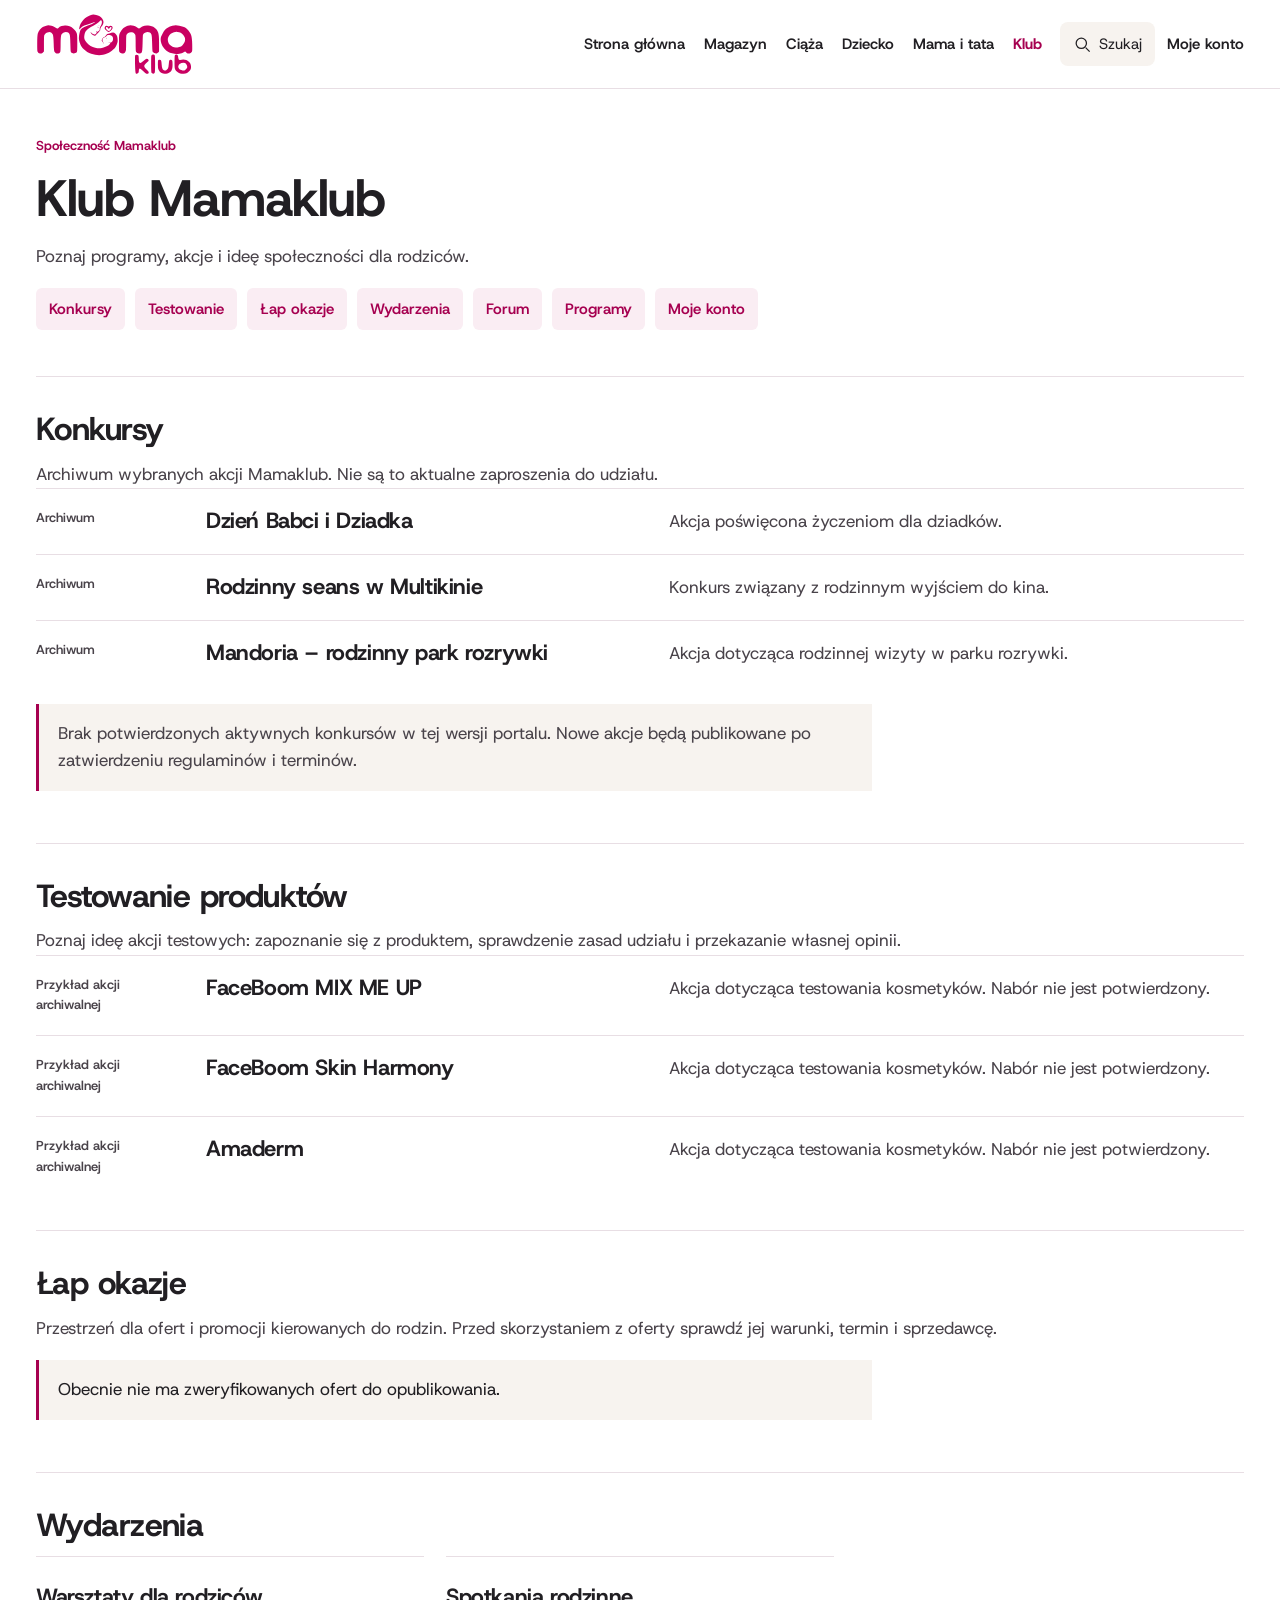
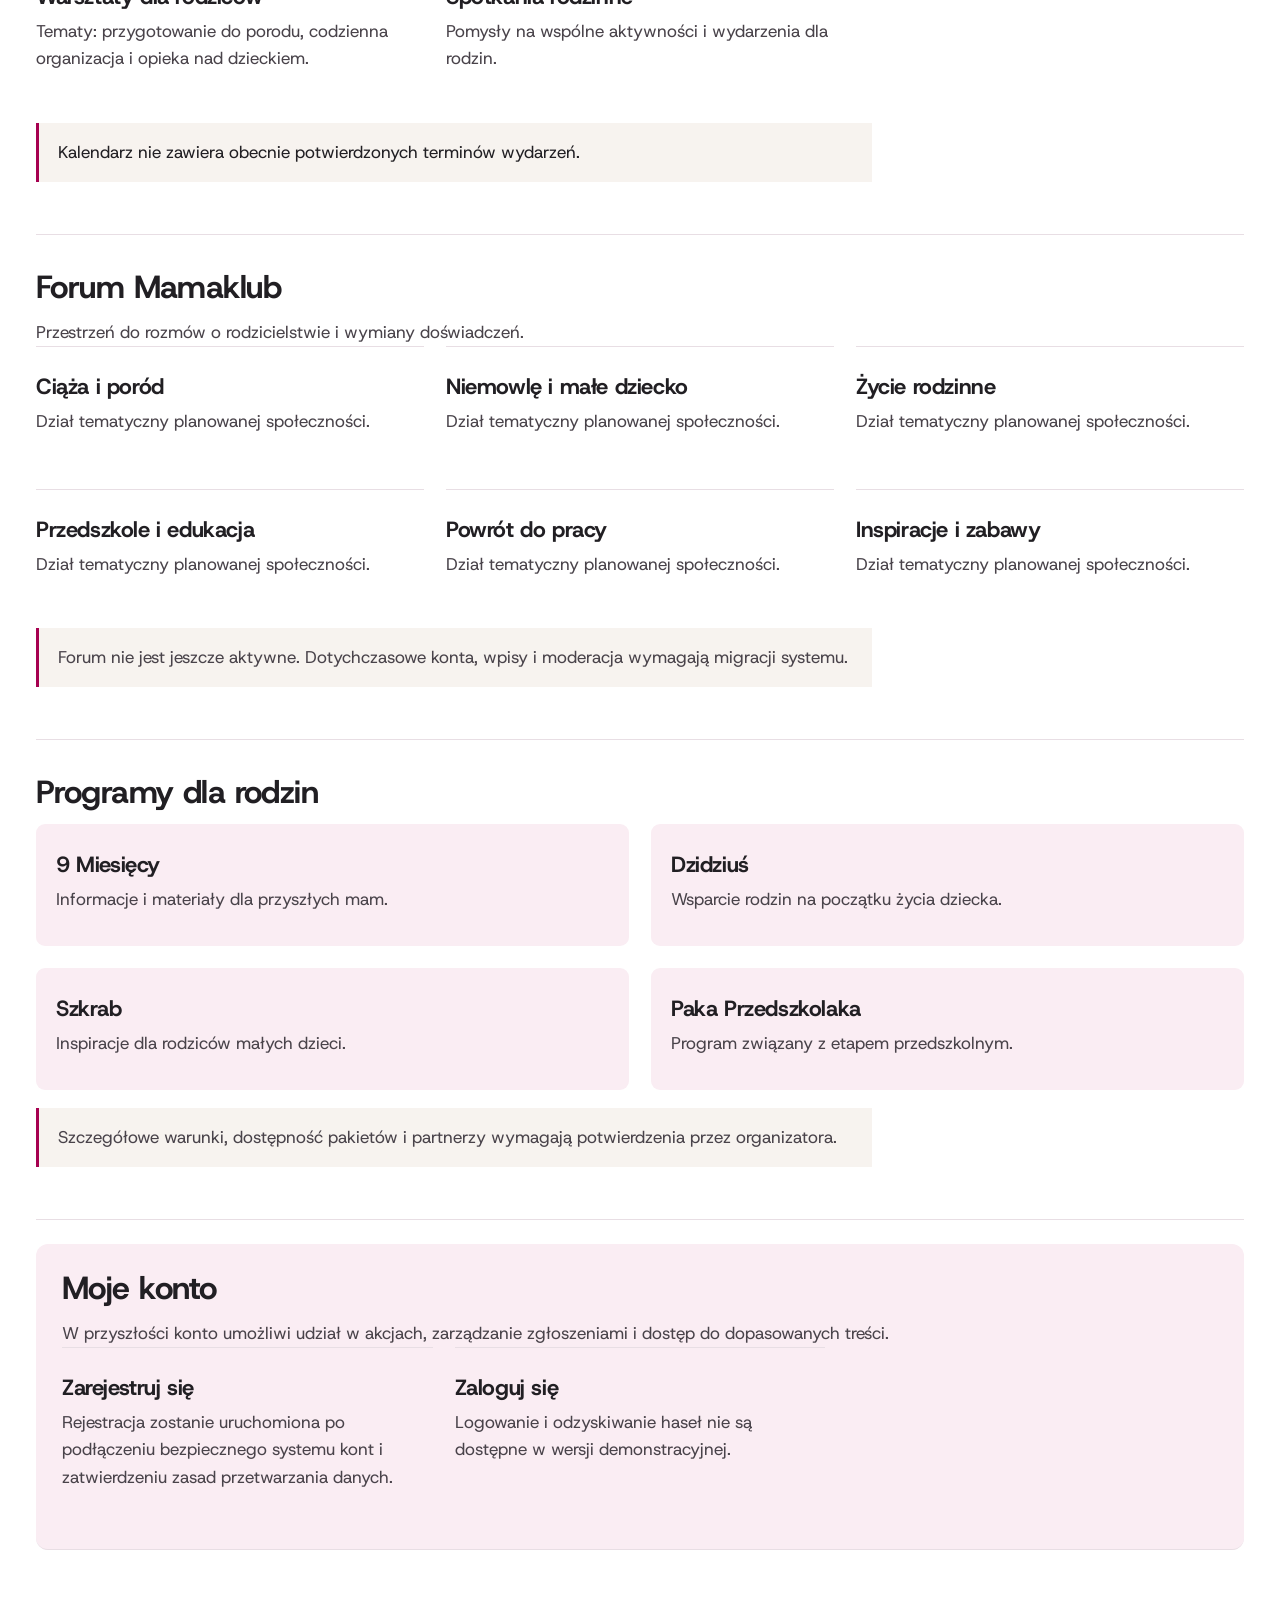
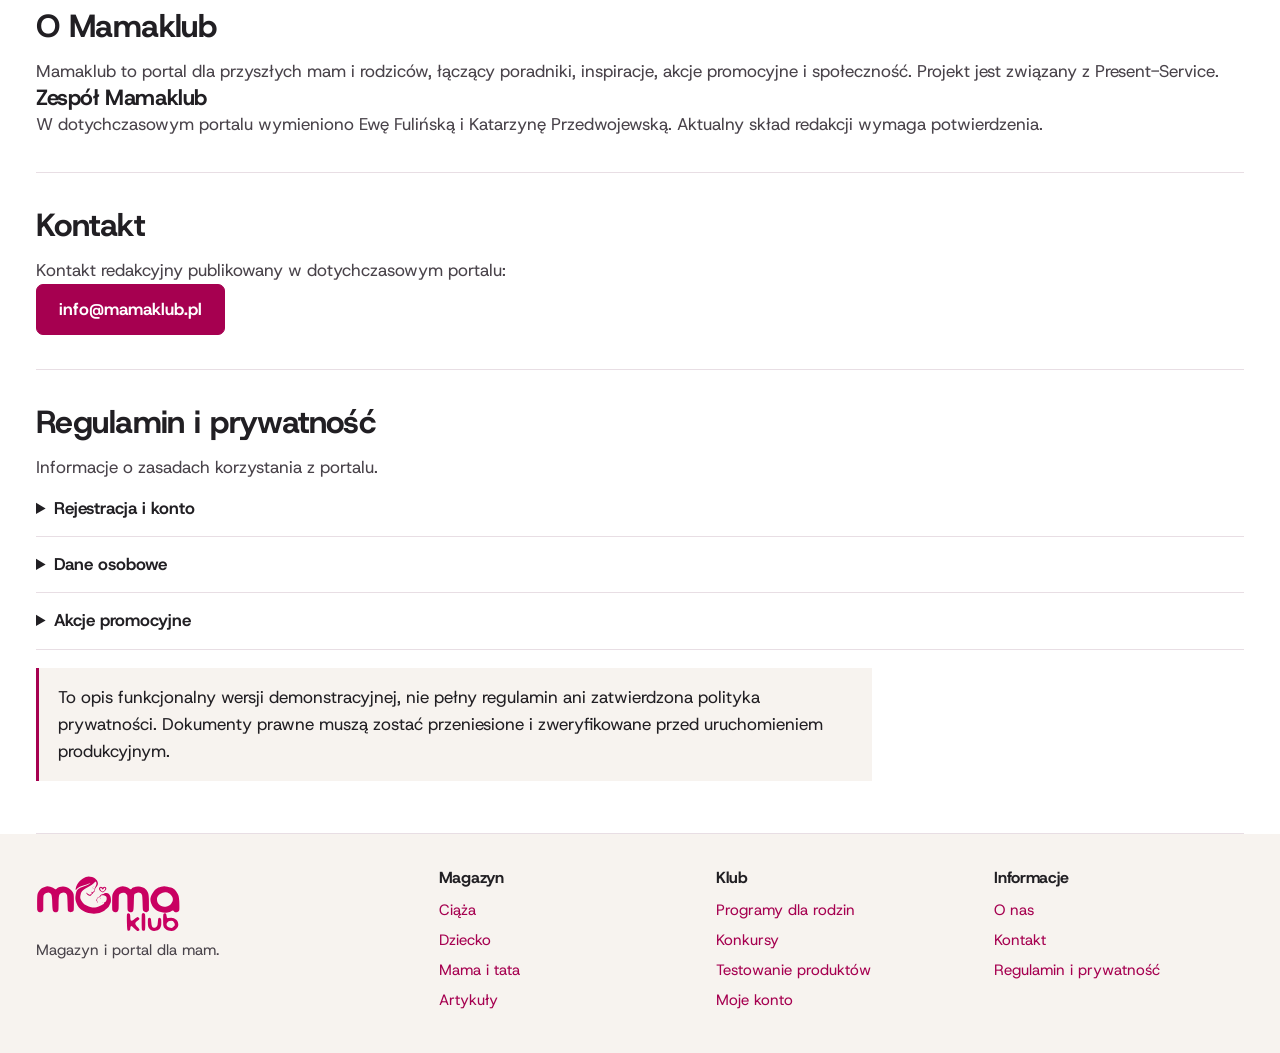
==== commit f7d8c948: "Align approved Mamaklub design with new editorial photography and refined typography" ====
--- a/klub.html
+++ b/klub.html
@@ -1 +1 @@
-<!doctype html><html lang="pl"><head><meta charset="utf-8"><meta name="viewport" content="width=device-width,initial-scale=1"><title>Klub i korzyści – Mamaklub</title><link rel="icon" href="assets/favicon.svg"><link rel="stylesheet" href="assets/site.css?v=approved6"><meta name="description" content="Programy rodzinne, konkursy, testowanie produktów i informacje o klubie Mamaklub."><meta property="og:type" content="website"><meta property="og:locale" content="pl_PL"><meta property="og:site_name" content="Mamaklub"><meta name="robots" content="noindex,follow"><link rel="stylesheet" href="https://fonts.googleapis.com/css2?family=Host+Grotesk:wght@400;500;600;700;800&amp;family=Manrope:wght@400;500;600;700&amp;display=swap"></head><body><a class="skip" href="#main">Przejdź do treści</a><header class="site-head"><div class="wrap mast"><div class="mast-meta">Poradniki i inspiracje<br>dla przyszłych mam i rodziców</div><a class="brand" href="index.html"><img src="assets/logo.svg" alt="Mama Klub – strona główna" width="164" height="64"></a><div class="mast-actions"><button type="button" class="search-open" data-search-open><svg viewBox="0 0 24 24" fill="none" stroke="currentColor" stroke-width="1.6" aria-hidden="true"><circle cx="10.5" cy="10.5" r="6.5"/><path d="m16 16 5 5"/></svg>Szukaj</button><a class="mast-account" href="klub.html#konto">Moje konto</a></div><button class="menu" type="button" aria-expanded="false" aria-controls="site-nav">Menu</button><nav class="site-nav" id="site-nav" aria-label="Menu główne"><a href="index.html">Strona główna</a><a href="magazyn.html">Magazyn</a><a href="poradniki.html#ciaza">Ciąża</a><a href="poradniki.html#dziecko">Dziecko</a><a href="poradniki.html#rodzina">Mama i tata</a><a href="klub.html" aria-current="page">Klub</a><a class="account" href="klub.html#konto">Moje konto</a></nav></div></header><main id="main" class="wrap club-page"><div class="subhero"><span class="eyebrow">Społeczność Mamaklub</span><h1>Klub Mamaklub</h1><p>Poznaj programy, akcje i ideę społeczności dla rodziców.</p><div class="jump"><a href="#konkursy">Konkursy</a><a href="#testowanie">Testowanie</a><a href="#okazje">Łap okazje</a><a href="#wydarzenia">Wydarzenia</a><a href="#forum">Forum</a><a href="#programy">Programy</a><a href="#konto">Moje konto</a></div></div><section id="konkursy"><h2>Konkursy</h2><p>Archiwum wybranych akcji Mamaklub. Nie są to aktualne zaproszenia do udziału.</p><div class="grid"><article class="tile"><span class="status">Archiwum</span><h3>Dzień Babci i Dziadka</h3><p>Akcja poświęcona życzeniom dla dziadków.</p></article><article class="tile"><span class="status">Archiwum</span><h3>Rodzinny seans w Multikinie</h3><p>Konkurs związany z rodzinnym wyjściem do kina.</p></article><article class="tile"><span class="status">Archiwum</span><h3>Mandoria – rodzinny park rozrywki</h3><p>Akcja dotycząca rodzinnej wizyty w parku rozrywki.</p></article></div><p class="note">Brak potwierdzonych aktywnych konkursów w tej wersji portalu. Nowe akcje będą publikowane po zatwierdzeniu regulaminów i terminów.</p></section><section id="testowanie"><h2>Testowanie produktów</h2><p>Poznaj ideę akcji testowych: zapoznanie się z produktem, sprawdzenie zasad udziału i przekazanie własnej opinii.</p><div class="grid"><article class="tile"><span class="status">Przykład akcji archiwalnej</span><h3>FaceBoom MIX ME UP</h3><p>Akcja dotycząca testowania kosmetyków. Nabór nie jest potwierdzony.</p></article><article class="tile"><span class="status">Przykład akcji archiwalnej</span><h3>FaceBoom Skin Harmony</h3><p>Akcja dotycząca testowania kosmetyków. Nabór nie jest potwierdzony.</p></article><article class="tile"><span class="status">Przykład akcji archiwalnej</span><h3>Amaderm</h3><p>Akcja dotycząca testowania kosmetyków. Nabór nie jest potwierdzony.</p></article></div></section><section id="okazje"><h2>Łap okazje</h2><p>Przestrzeń dla ofert i promocji kierowanych do rodzin. Przed skorzystaniem z oferty sprawdź jej warunki, termin i sprzedawcę.</p><div class="note">Obecnie nie ma zweryfikowanych ofert do opublikowania.</div></section><section id="wydarzenia"><h2>Wydarzenia</h2><div class="grid"><article class="tile"><h3>Warsztaty dla rodziców</h3><p>Tematy: przygotowanie do porodu, codzienna organizacja i opieka nad dzieckiem.</p></article><article class="tile"><h3>Spotkania rodzinne</h3><p>Pomysły na wspólne aktywności i wydarzenia dla rodzin.</p></article></div><div class="note">Kalendarz nie zawiera obecnie potwierdzonych terminów wydarzeń.</div></section><section id="forum"><h2>Forum Mamaklub</h2><p>Przestrzeń do rozmów o rodzicielstwie i wymiany doświadczeń.</p><div class="grid"><article class="tile"><h3>Ciąża i poród</h3><p>Dział tematyczny planowanej społeczności.</p></article><article class="tile"><h3>Niemowlę i małe dziecko</h3><p>Dział tematyczny planowanej społeczności.</p></article><article class="tile"><h3>Życie rodzinne</h3><p>Dział tematyczny planowanej społeczności.</p></article><article class="tile"><h3>Przedszkole i edukacja</h3><p>Dział tematyczny planowanej społeczności.</p></article><article class="tile"><h3>Powrót do pracy</h3><p>Dział tematyczny planowanej społeczności.</p></article><article class="tile"><h3>Inspiracje i zabawy</h3><p>Dział tematyczny planowanej społeczności.</p></article></div><p class="note">Forum nie jest jeszcze aktywne. Dotychczasowe konta, wpisy i moderacja wymagają migracji systemu.</p></section><section id="programy"><h2>Programy dla rodzin</h2><div class="grid"><article class="tile"><h3>9 Miesięcy</h3><p>Informacje i materiały dla przyszłych mam.</p></article><article class="tile"><h3>Dzidziuś</h3><p>Wsparcie rodzin na początku życia dziecka.</p></article><article class="tile"><h3>Szkrab</h3><p>Inspiracje dla rodziców małych dzieci.</p></article><article class="tile"><h3>Paka Przedszkolaka</h3><p>Program związany z etapem przedszkolnym.</p></article></div><p class="note">Szczegółowe warunki, dostępność pakietów i partnerzy wymagają potwierdzenia przez organizatora.</p></section><section id="konto"><h2>Moje konto</h2><p>W przyszłości konto umożliwi udział w akcjach, zarządzanie zgłoszeniami i dostęp do dopasowanych treści.</p><div class="grid"><article class="tile"><h3>Zarejestruj się</h3><p>Rejestracja zostanie uruchomiona po podłączeniu bezpiecznego systemu kont i zatwierdzeniu zasad przetwarzania danych.</p></article><article class="tile"><h3>Zaloguj się</h3><p>Logowanie i odzyskiwanie haseł nie są dostępne w wersji demonstracyjnej.</p></article></div></section><section id="onas"><h2>O Mamaklub</h2><p>Mamaklub to portal dla przyszłych mam i rodziców, łączący poradniki, inspiracje, akcje promocyjne i społeczność. Projekt jest związany z Present-Service.</p><h3>Zespół Mamaklub</h3><p>W dotychczasowym portalu wymieniono Ewę Fulińską i Katarzynę Przedwojewską. Aktualny skład redakcji wymaga potwierdzenia.</p></section><section id="kontakt"><h2>Kontakt</h2><p>Kontakt redakcyjny publikowany w dotychczasowym portalu:</p><a class="btn" href="mailto:info@mamaklub.pl">info@mamaklub.pl</a></section><section id="regulamin"><h2>Regulamin i prywatność</h2><p>Informacje o zasadach korzystania z portalu.</p><details><summary>Rejestracja i konto</summary><p>Dotychczasowy regulamin opisuje dobrowolne, bezpłatne konto oraz potwierdzenie rejestracji przez e-mail. Nowa wersja nie rejestruje użytkowników.</p></details><details><summary>Dane osobowe</summary><p>W tej wersji nie ma formularzy zbierających dane osobowe. Kalendarz i wyszukiwarki działają lokalnie w przeglądarce. Zewnętrzne obrazy na stronie głównej mogą powodować połączenia z dostawcą zdjęć.</p></details><details><summary>Akcje promocyjne</summary><p>Każda aktywna akcja wymaga zatwierdzonych zasad, terminów oraz informacji o przetwarzaniu danych.</p></details><div class="note">To opis funkcjonalny wersji demonstracyjnej, nie pełny regulamin ani zatwierdzona polityka prywatności. Dokumenty prawne muszą zostać przeniesione i zweryfikowane przed uruchomieniem produkcyjnym.</div></section></main><footer class="site-foot"><div class="wrap footgrid"><div><a class="brand" href="index.html"><img src="assets/logo.svg" alt="Mama Klub" width="145" height="57"></a><p>Magazyn i portal dla mam.</p></div><div><h3>Magazyn</h3><a href="poradniki.html#ciaza">Ciąża</a><a href="poradniki.html#dziecko">Dziecko</a><a href="poradniki.html#rodzina">Mama i tata</a><a href="magazyn.html">Artykuły</a></div><div><h3>Klub</h3><a href="klub.html#programy">Programy dla rodzin</a><a href="klub.html#konkursy">Konkursy</a><a href="klub.html#testowanie">Testowanie produktów</a><a href="klub.html#konto">Moje konto</a></div><div><h3>Informacje</h3><a href="klub.html#onas">O nas</a><a href="klub.html#kontakt">Kontakt</a><a href="klub.html#regulamin">Regulamin i prywatność</a></div></div></footer><script>(()=>{const b=document.querySelector('.menu'),n=document.querySelector('.site-nav');b.addEventListener('click',()=>{b.setAttribute('aria-expanded',String(n.classList.toggle('open')))});n.addEventListener('click',e=>{if(e.target.closest('a')){n.classList.remove('open');b.setAttribute('aria-expanded','false')}});document.addEventListener('keydown',e=>{if(e.key==='Escape'&&n.classList.contains('open')){n.classList.remove('open');b.setAttribute('aria-expanded','false');b.focus()}})})();</script><dialog id="global-search" class="search-dialog" aria-labelledby="search-title"><div class="search-head"><h2 id="search-title">Szukaj w Mamaklub</h2><button type="button" data-close aria-label="Zamknij wyszukiwarkę">Zamknij</button></div><label for="global-query">Szukana fraza</label><input id="global-query" type="search" placeholder="np. wyprawka, ciąża, konkurs" autocomplete="off"><p class="search-status" aria-live="polite"></p><div class="search-results"></div></dialog><script src="assets/search.js" defer></script></body></html>+<!doctype html><html lang="pl"><head><meta charset="utf-8"><meta name="viewport" content="width=device-width,initial-scale=1"><title>Klub i korzyści – Mamaklub</title><link rel="icon" href="assets/favicon.svg"><link rel="stylesheet" href="assets/site.css?v=approved7"><meta name="description" content="Programy rodzinne, konkursy, testowanie produktów i informacje o klubie Mamaklub."><meta property="og:type" content="website"><meta property="og:locale" content="pl_PL"><meta property="og:site_name" content="Mamaklub"><meta name="robots" content="noindex,follow"><link rel="stylesheet" href="https://fonts.googleapis.com/css2?family=Host+Grotesk:wght@400;500;600;700;800&amp;family=Manrope:wght@400;500;600;700&amp;display=swap"></head><body><a class="skip" href="#main">Przejdź do treści</a><header class="site-head"><div class="wrap mast"><a class="brand" href="index.html"><img src="assets/logo.svg" alt="Mama Klub – strona główna" width="164" height="64"></a><span class="brand-caption">Magazyn i portal dla mam</span><div class="mast-actions"><button type="button" class="search-open" data-search-open><svg viewBox="0 0 24 24" fill="none" stroke="currentColor" stroke-width="1.6" aria-hidden="true"><circle cx="10.5" cy="10.5" r="6.5"/><path d="m16 16 5 5"/></svg>Szukaj</button><a class="mast-account" href="klub.html#konto">Moje konto</a></div><button class="menu" type="button" aria-expanded="false" aria-controls="site-nav">Menu</button><nav class="site-nav" id="site-nav" aria-label="Menu główne"><a href="index.html">Strona główna</a><a href="magazyn.html">Magazyn</a><a href="poradniki.html#ciaza">Ciąża</a><a href="poradniki.html#dziecko">Dziecko</a><a href="poradniki.html#rodzina">Mama i tata</a><a href="klub.html" aria-current="page">Klub</a><a class="account" href="klub.html#konto">Moje konto</a></nav></div></header><main id="main" class="wrap club-page"><div class="subhero"><span class="eyebrow">Społeczność Mamaklub</span><h1>Klub Mamaklub</h1><p>Poznaj programy, akcje i ideę społeczności dla rodziców.</p><div class="jump"><a href="#konkursy">Konkursy</a><a href="#testowanie">Testowanie</a><a href="#okazje">Łap okazje</a><a href="#wydarzenia">Wydarzenia</a><a href="#forum">Forum</a><a href="#programy">Programy</a><a href="#konto">Moje konto</a></div></div><section id="konkursy"><h2>Konkursy</h2><p>Archiwum wybranych akcji Mamaklub. Nie są to aktualne zaproszenia do udziału.</p><div class="grid"><article class="tile"><span class="status">Archiwum</span><h3>Dzień Babci i Dziadka</h3><p>Akcja poświęcona życzeniom dla dziadków.</p></article><article class="tile"><span class="status">Archiwum</span><h3>Rodzinny seans w Multikinie</h3><p>Konkurs związany z rodzinnym wyjściem do kina.</p></article><article class="tile"><span class="status">Archiwum</span><h3>Mandoria – rodzinny park rozrywki</h3><p>Akcja dotycząca rodzinnej wizyty w parku rozrywki.</p></article></div><p class="note">Brak potwierdzonych aktywnych konkursów w tej wersji portalu. Nowe akcje będą publikowane po zatwierdzeniu regulaminów i terminów.</p></section><section id="testowanie"><h2>Testowanie produktów</h2><p>Poznaj ideę akcji testowych: zapoznanie się z produktem, sprawdzenie zasad udziału i przekazanie własnej opinii.</p><div class="grid"><article class="tile"><span class="status">Przykład akcji archiwalnej</span><h3>FaceBoom MIX ME UP</h3><p>Akcja dotycząca testowania kosmetyków. Nabór nie jest potwierdzony.</p></article><article class="tile"><span class="status">Przykład akcji archiwalnej</span><h3>FaceBoom Skin Harmony</h3><p>Akcja dotycząca testowania kosmetyków. Nabór nie jest potwierdzony.</p></article><article class="tile"><span class="status">Przykład akcji archiwalnej</span><h3>Amaderm</h3><p>Akcja dotycząca testowania kosmetyków. Nabór nie jest potwierdzony.</p></article></div></section><section id="okazje"><h2>Łap okazje</h2><p>Przestrzeń dla ofert i promocji kierowanych do rodzin. Przed skorzystaniem z oferty sprawdź jej warunki, termin i sprzedawcę.</p><div class="note">Obecnie nie ma zweryfikowanych ofert do opublikowania.</div></section><section id="wydarzenia"><h2>Wydarzenia</h2><div class="grid"><article class="tile"><h3>Warsztaty dla rodziców</h3><p>Tematy: przygotowanie do porodu, codzienna organizacja i opieka nad dzieckiem.</p></article><article class="tile"><h3>Spotkania rodzinne</h3><p>Pomysły na wspólne aktywności i wydarzenia dla rodzin.</p></article></div><div class="note">Kalendarz nie zawiera obecnie potwierdzonych terminów wydarzeń.</div></section><section id="forum"><h2>Forum Mamaklub</h2><p>Przestrzeń do rozmów o rodzicielstwie i wymiany doświadczeń.</p><div class="grid"><article class="tile"><h3>Ciąża i poród</h3><p>Dział tematyczny planowanej społeczności.</p></article><article class="tile"><h3>Niemowlę i małe dziecko</h3><p>Dział tematyczny planowanej społeczności.</p></article><article class="tile"><h3>Życie rodzinne</h3><p>Dział tematyczny planowanej społeczności.</p></article><article class="tile"><h3>Przedszkole i edukacja</h3><p>Dział tematyczny planowanej społeczności.</p></article><article class="tile"><h3>Powrót do pracy</h3><p>Dział tematyczny planowanej społeczności.</p></article><article class="tile"><h3>Inspiracje i zabawy</h3><p>Dział tematyczny planowanej społeczności.</p></article></div><p class="note">Forum nie jest jeszcze aktywne. Dotychczasowe konta, wpisy i moderacja wymagają migracji systemu.</p></section><section id="programy"><h2>Programy dla rodzin</h2><div class="grid"><article class="tile"><h3>9 Miesięcy</h3><p>Informacje i materiały dla przyszłych mam.</p></article><article class="tile"><h3>Dzidziuś</h3><p>Wsparcie rodzin na początku życia dziecka.</p></article><article class="tile"><h3>Szkrab</h3><p>Inspiracje dla rodziców małych dzieci.</p></article><article class="tile"><h3>Paka Przedszkolaka</h3><p>Program związany z etapem przedszkolnym.</p></article></div><p class="note">Szczegółowe warunki, dostępność pakietów i partnerzy wymagają potwierdzenia przez organizatora.</p></section><section id="konto"><h2>Moje konto</h2><p>W przyszłości konto umożliwi udział w akcjach, zarządzanie zgłoszeniami i dostęp do dopasowanych treści.</p><div class="grid"><article class="tile"><h3>Zarejestruj się</h3><p>Rejestracja zostanie uruchomiona po podłączeniu bezpiecznego systemu kont i zatwierdzeniu zasad przetwarzania danych.</p></article><article class="tile"><h3>Zaloguj się</h3><p>Logowanie i odzyskiwanie haseł nie są dostępne w wersji demonstracyjnej.</p></article></div></section><section id="onas"><h2>O Mamaklub</h2><p>Mamaklub to portal dla przyszłych mam i rodziców, łączący poradniki, inspiracje, akcje promocyjne i społeczność. Projekt jest związany z Present-Service.</p><h3>Zespół Mamaklub</h3><p>W dotychczasowym portalu wymieniono Ewę Fulińską i Katarzynę Przedwojewską. Aktualny skład redakcji wymaga potwierdzenia.</p></section><section id="kontakt"><h2>Kontakt</h2><p>Kontakt redakcyjny publikowany w dotychczasowym portalu:</p><a class="btn" href="mailto:info@mamaklub.pl">info@mamaklub.pl</a></section><section id="regulamin"><h2>Regulamin i prywatność</h2><p>Informacje o zasadach korzystania z portalu.</p><details><summary>Rejestracja i konto</summary><p>Dotychczasowy regulamin opisuje dobrowolne, bezpłatne konto oraz potwierdzenie rejestracji przez e-mail. Nowa wersja nie rejestruje użytkowników.</p></details><details><summary>Dane osobowe</summary><p>W tej wersji nie ma formularzy zbierających dane osobowe. Kalendarz i wyszukiwarki działają lokalnie w przeglądarce. Zewnętrzne obrazy na stronie głównej mogą powodować połączenia z dostawcą zdjęć.</p></details><details><summary>Akcje promocyjne</summary><p>Każda aktywna akcja wymaga zatwierdzonych zasad, terminów oraz informacji o przetwarzaniu danych.</p></details><div class="note">To opis funkcjonalny wersji demonstracyjnej, nie pełny regulamin ani zatwierdzona polityka prywatności. Dokumenty prawne muszą zostać przeniesione i zweryfikowane przed uruchomieniem produkcyjnym.</div></section></main><footer class="site-foot"><div class="wrap footgrid"><div><a class="brand" href="index.html"><img src="assets/logo.svg" alt="Mama Klub" width="145" height="57"></a><p>Magazyn i portal dla mam.</p></div><div><h3>Magazyn</h3><a href="poradniki.html#ciaza">Ciąża</a><a href="poradniki.html#dziecko">Dziecko</a><a href="poradniki.html#rodzina">Mama i tata</a><a href="magazyn.html">Artykuły</a></div><div><h3>Klub</h3><a href="klub.html#programy">Programy dla rodzin</a><a href="klub.html#konkursy">Konkursy</a><a href="klub.html#testowanie">Testowanie produktów</a><a href="klub.html#konto">Moje konto</a></div><div><h3>Informacje</h3><a href="klub.html#onas">O nas</a><a href="klub.html#kontakt">Kontakt</a><a href="klub.html#regulamin">Regulamin i prywatność</a></div></div></footer><script>(()=>{const b=document.querySelector('.menu'),n=document.querySelector('.site-nav');b.addEventListener('click',()=>{b.setAttribute('aria-expanded',String(n.classList.toggle('open')))});n.addEventListener('click',e=>{if(e.target.closest('a')){n.classList.remove('open');b.setAttribute('aria-expanded','false')}});document.addEventListener('keydown',e=>{if(e.key==='Escape'&&n.classList.contains('open')){n.classList.remove('open');b.setAttribute('aria-expanded','false');b.focus()}})})();</script><dialog id="global-search" class="search-dialog" aria-labelledby="search-title"><div class="search-head"><h2 id="search-title">Szukaj w Mamaklub</h2><button type="button" data-close aria-label="Zamknij wyszukiwarkę">Zamknij</button></div><label for="global-query">Szukana fraza</label><input id="global-query" type="search" placeholder="np. wyprawka, ciąża, konkurs" autocomplete="off"><p class="search-status" aria-live="polite"></p><div class="search-results"></div></dialog><script src="assets/search.js" defer></script></body></html>
--- a/assets/site.css
+++ b/assets/site.css
@@ -1,5 +1,5 @@
-:root{--brand:#C90061;--rose:#A60050;--deep:#870044;--ink:#211F23;--muted:#49434A;--pink:#FAEDF3;--cream:#F7F3EF;--line:#E8DEE4;--white:#fff}*{box-sizing:border-box}html{scroll-behavior:smooth}body{margin:0;color:var(--ink);background:white;font:17px/1.6 "Host Grotesk",Manrope,Arial,sans-serif}a{color:var(--rose);text-decoration:none}a:hover{text-decoration:underline;text-underline-offset:4px}a:focus-visible,button:focus-visible,input:focus-visible,summary:focus-visible{outline:3px solid var(--brand);outline-offset:4px}h1,h2,h3,p{margin:0}h1,h2,h3{line-height:1.18;letter-spacing:-.035em;font-weight:700}h1{font-size:clamp(32px,4vw,52px)}h2{font-size:clamp(25px,2.5vw,34px)}h3{font-size:22px}p{color:var(--muted)}img{display:block;max-width:100%;height:auto}.wrap{max-width:1392px;padding-inline:36px;margin:auto}.skip{position:absolute;top:-100px;left:12px;z-index:9;background:white;padding:12px}.skip:focus{top:10px}.site-head{border-bottom:1px solid var(--line)}.mast{min-height:88px;display:flex;align-items:center;gap:24px}.brand{flex-shrink:0}.brand img{width:158px;height:auto}.mast-meta{display:none}.site-nav{display:flex;align-items:center;gap:20px;margin-left:auto;flex-wrap:wrap}.site-nav a{font-size:15px;font-weight:600;color:var(--ink);white-space:nowrap}.site-nav a[aria-current]{color:var(--rose)}.mast-actions{display:flex;gap:12px;align-items:center;order:3}.mast-account{font-size:15px;font-weight:600;color:var(--ink);white-space:nowrap}.search-open,.menu{display:inline-flex;align-items:center;gap:7px;background:var(--cream);border:0;color:var(--ink);font-size:15px;padding:10px 13px;min-height:44px;border-radius:8px}.search-open svg{width:19px;height:19px}.menu,.site-nav .account{display:none}button{font:inherit;cursor:pointer}button,.btn{border-radius:7px}.btn{display:inline-flex;align-items:center;justify-content:center;gap:24px;min-height:46px;padding:11px 22px;font-weight:650;font-size:17px;background:var(--rose);color:white;border:1px solid var(--rose)}.btn:hover{background:var(--deep);text-decoration:none}.btn.light{color:var(--rose);background:white;border-color:white}.category,.eyebrow{font-size:13px;font-weight:650;color:var(--rose)}.more{font-size:15px;font-weight:650}.home .hero{display:grid;grid-template-columns:44% 56%;background:var(--pink);overflow:hidden;border-radius:15px;margin-top:26px;min-height:390px}.hero-copy{padding:clamp(24px,3.7vw,54px);align-self:center}.hero-copy h1{margin:16px 0;line-height:1.07;letter-spacing:-.045em}.hero-copy h1 span{color:var(--rose)}.hero-copy p{font-size:19px;line-height:1.5;margin:0 0 24px;max-width:39ch}.hero-photo{position:relative;min-height:390px}.hero-photo img{position:absolute;width:100%;height:100%;object-fit:cover;inset:0}.stages{display:grid;grid-template-columns:repeat(5,minmax(0,1fr));gap:15px;margin:26px 0 42px}.stages a{display:flex;align-items:center;justify-content:center;gap:12px;min-height:76px;padding:14px 10px;border-radius:9px;background:#fcf5f8;color:var(--ink);font-size:16px}.stages svg{width:34px;height:34px;color:var(--brand);flex-shrink:0}.section-heading{display:flex;align-items:baseline;justify-content:space-between;gap:15px;margin-bottom:21px}.home-editorial{display:grid;grid-template-columns:minmax(0,3fr) minmax(250px,1fr);gap:24px;align-items:stretch}.home-stories{display:grid;grid-template-columns:repeat(3,minmax(0,1fr));gap:18px}.home-stories article{border:1px solid var(--line);border-radius:11px;overflow:hidden}.article-photo{display:block;aspect-ratio:1.65;overflow:hidden}.article-photo img{width:100%;height:100%;object-fit:cover}.article-info{padding:14px 15px 18px}.article-info h3{font-size:21px;margin-top:7px}.article-info h3 a{color:var(--ink)}.club-promo{background:var(--rose);color:white;border-radius:13px;padding:28px;display:flex;flex-direction:column;align-items:flex-start;justify-content:center}.club-promo img{filter:brightness(0) invert(1);width:126px;margin-bottom:22px}.club-promo h2{font-size:34px;line-height:1.1}.club-promo p{color:white;margin:15px 0 22px;font-size:16px}.tools-section,.program-section{padding:42px 0 10px}.tools-links{display:grid;grid-template-columns:repeat(3,1fr);gap:0 28px}.tools-links a{display:flex;justify-content:space-between;border-bottom:1px solid var(--line);padding:15px 0;color:var(--ink);font-weight:600}.tools-links span{color:var(--rose)}.program-section{padding-bottom:48px}.program-links{display:grid;grid-template-columns:repeat(4,1fr);gap:20px}.program-links a{border-top:2px solid var(--line);padding:14px 0;color:var(--ink)}.program-links small{display:block;color:var(--muted)}.site-foot{background:var(--cream);padding:35px 0}.footgrid{display:grid;grid-template-columns:1.5fr 1fr 1fr 1fr;gap:28px}.footgrid h3{font-size:16px;margin-bottom:10px}.footgrid a{display:block;font-size:15px;margin:6px 0}.footgrid .brand img{width:145px}.footgrid p{font-size:15px;max-width:30ch}.head,.subhero{padding:42px 0 28px;border-bottom:1px solid var(--line)}.head h1,.subhero h1{margin:10px 0 14px}.head p,.subhero p,.lead{max-width:70ch;margin-bottom:14px}.jump,.links,.filters{display:flex;flex-wrap:wrap;gap:10px;margin:18px 0}.jump a,.links a{padding:9px 13px;background:var(--pink);border-radius:6px;font-size:15px;font-weight:600}.filters button{background:white;color:var(--ink);border:1px solid var(--line);padding:9px 13px}.filters button[aria-pressed=true]{background:var(--rose);color:white;border-color:var(--rose)}input,select{font:inherit;padding:11px 13px;border:1px solid #9e939a;border-radius:6px;display:block;max-width:100%;margin:8px 0 14px}label{font-weight:600}.grid{display:grid;grid-template-columns:repeat(3,minmax(0,1fr));gap:22px}.story,.tile{padding:19px 0;border-top:1px solid var(--line)}.story h3,.tile h3{margin:8px 0}.story p,.tile p{margin:0 0 13px}.story h3 a{color:var(--ink)}.magazine-grid{grid-template-columns:repeat(2,minmax(0,1fr));padding:24px 0}.story-image{display:block;width:100%;aspect-ratio:1.8;object-fit:cover;overflow:hidden;border-radius:9px}.story-image img{width:100%;height:100%;object-fit:cover}.reading{max-width:750px;margin:0 auto;padding:28px 0 52px}.reading h2{font-size:clamp(30px,4vw,48px);margin:13px 0}.reading .intro{font-size:21px;margin-bottom:16px}.reading p{font-size:18px;line-height:1.8;margin:0 0 20px}.reading .byline,.reading .source{font-size:14px;color:var(--muted);border-top:1px solid var(--line);padding-top:14px}.article-image{width:100%;max-height:420px;object-fit:cover;border-radius:10px;margin:22px 0}.guide-page>section,.club-page>section{padding:34px 0;border-bottom:1px solid var(--line);scroll-margin-top:20px}.guide-page>section h2,.club-page>section h2{margin-bottom:12px}.guide-page>section:not(#imiona):not(#kalendarz) .grid{grid-template-columns:repeat(2,minmax(0,1fr))}.guide-page .tile{padding:16px 0}.guide-page #kalendarz,.club-page #konto{background:var(--pink);padding:26px;margin:24px 0;border-radius:12px}.guide-page #imiona .grid{grid-template-columns:repeat(4,1fr)}.name{padding:10px;border:1px solid var(--line);border-radius:6px}.note{padding:16px 19px;background:var(--cream);border-left:3px solid var(--rose);margin:18px 0;max-width:76ch}.status{font-size:13px;font-weight:600;color:var(--muted)}.club-page #programy .grid{grid-template-columns:repeat(2,minmax(0,1fr))}.club-page #programy .tile{background:var(--pink);border:0;border-radius:9px;padding:20px}.club-page #konkursy .grid,.club-page #testowanie .grid{display:block}.club-page #konkursy .tile,.club-page #testowanie .tile{display:grid;grid-template-columns:150px 1fr 1.3fr;gap:20px}.club-page #konkursy .tile>* ,.club-page #testowanie .tile>*{margin:0}details{padding:14px 0;border-bottom:1px solid var(--line)}summary{cursor:pointer;font-weight:650}details p{margin-top:10px}.search-dialog{width:min(680px,calc(100% - 32px));max-height:85vh;border:1px solid var(--line);border-radius:12px;padding:25px;color:var(--ink)}.search-dialog::backdrop{background:#211f2380}.search-head{display:flex;justify-content:space-between;gap:15px;align-items:center;margin-bottom:20px}.search-head button{background:white;border:1px solid var(--line);padding:8px 12px}.search-dialog input{width:100%}.search-results a{display:block;border-top:1px solid var(--line);padding:13px 0;color:var(--ink)}.search-results small,.search-results strong,.search-results span{display:block}.search-results small{color:var(--rose)}.search-results span,.search-status{font-size:15px;color:var(--muted)}[hidden]{display:none!important}
-@media(max-width:1150px){.mast{gap:15px;flex-wrap:wrap;min-height:76px;padding-block:12px}.mast-actions{margin-left:auto;order:1}.menu{display:inline-flex;order:2}.site-nav{display:none;width:100%;order:4;margin:0;align-items:flex-start;flex-direction:column;padding:10px 0;gap:15px}.site-nav.open{display:flex}.site-nav .account{display:block}.mast-account{display:none}.wrap{padding-inline:26px}.home-editorial{grid-template-columns:minmax(0,2.6fr) minmax(220px,1fr)}.stages{gap:10px}.stages a{gap:7px;font-size:14px}.stages svg{width:28px;height:28px}.hero-copy{padding:30px}.hero-copy p{font-size:17px}}
-@media(max-width:800px){.wrap{padding-inline:20px}.home .hero{grid-template-columns:1fr;min-height:0}.hero-copy{padding:27px}.hero-photo{min-height:0;aspect-ratio:1.6}.hero-copy h1{font-size:36px}.desktop-break{display:none}.stages{display:flex;flex-wrap:wrap;gap:9px;margin:20px 0 30px}.stages a{flex:1 1 29%;min-height:58px}.home-editorial{grid-template-columns:1fr}.club-promo{padding:25px}.club-promo h2 br{display:none}.club-promo img{width:100px;margin-bottom:14px}.home-stories{gap:14px}.article-info h3{font-size:19px}.tools-links,.program-links{grid-template-columns:repeat(2,1fr)}.footgrid{grid-template-columns:1fr 1fr}.grid{grid-template-columns:repeat(2,minmax(0,1fr))}.club-page #konkursy .tile,.club-page #testowanie .tile{grid-template-columns:1fr;gap:6px}}
+:root{--brand:#C90061;--rose:#A60050;--deep:#870044;--ink:#211F23;--muted:#49434A;--pink:#FAEDF3;--cream:#F7F3EF;--line:#E8DEE4;--white:#fff}*{box-sizing:border-box}html{scroll-behavior:smooth}body{margin:0;color:var(--ink);background:white;font:17px/1.6 "Host Grotesk",Manrope,Arial,sans-serif}a{color:var(--rose);text-decoration:none}a:hover{text-decoration:underline;text-underline-offset:4px}a:focus-visible,button:focus-visible,input:focus-visible,summary:focus-visible{outline:3px solid var(--brand);outline-offset:4px}h1,h2,h3,p{margin:0}h1,h2,h3{line-height:1.18;letter-spacing:-.018em;font-weight:700}h1{font-size:clamp(32px,4vw,52px)}h2{font-size:clamp(25px,2.5vw,34px)}h3{font-size:22px}p{color:var(--muted)}img{display:block;max-width:100%;height:auto}.wrap{max-width:1440px;padding-inline:36px;margin:auto}.skip{position:absolute;top:-100px;left:12px;z-index:9;background:white;padding:12px}.skip:focus{top:10px}.site-head{border-bottom:1px solid var(--line)}.mast{min-height:88px;display:flex;align-items:center;gap:18px}.brand-caption{font-size:15px;font-weight:500;white-space:nowrap;color:var(--muted)}.brand{flex-shrink:0}.brand img{width:158px;height:auto}.mast-meta{display:none}.site-nav{display:flex;align-items:center;gap:19px;margin-left:auto;flex-wrap:wrap}.site-nav a{font-size:15px;font-weight:600;color:var(--ink);white-space:nowrap}.site-nav a[aria-current]{color:var(--rose);font-weight:700}.mast-actions{display:flex;gap:12px;align-items:center;order:3}.mast-account{font-size:15px;font-weight:600;color:var(--ink);white-space:nowrap}.search-open,.menu{display:inline-flex;align-items:center;gap:7px;background:var(--cream);border:0;color:var(--ink);font-size:15px;padding:10px 13px;min-height:44px;border-radius:8px}.search-open svg{width:19px;height:19px}.menu,.site-nav .account{display:none}button{font:inherit;cursor:pointer}button,.btn{border-radius:7px}.btn{display:inline-flex;align-items:center;justify-content:center;gap:24px;min-height:46px;padding:11px 22px;font-weight:650;font-size:17px;background:var(--rose);color:white;border:1px solid var(--rose)}.btn:hover{background:var(--deep);text-decoration:none}.btn.light{color:var(--rose);background:white;border-color:white}.category,.eyebrow{font-size:13px;font-weight:650;color:var(--rose)}.more{font-size:15px;font-weight:650}.home .hero{display:grid;grid-template-columns:41% 59%;background:var(--pink);overflow:hidden;border-radius:16px;margin-top:22px;min-height:410px}.hero-copy{padding:clamp(24px,3.7vw,54px);align-self:center}.hero-copy h1{margin:16px 0;line-height:1.07;letter-spacing:-.022em}.hero-copy h1 span{color:var(--rose)}.hero-copy p{font-size:19px;line-height:1.5;margin:0 0 24px;max-width:39ch}.hero-photo{position:relative;min-height:410px;overflow:hidden}.hero-photo::after{content:"";position:absolute;inset:0 auto 0 0;width:9%;background:linear-gradient(90deg,var(--pink),transparent);pointer-events:none}.hero-photo img{position:absolute;width:100%;height:100%;object-fit:cover;object-position:center 42%;inset:0}.stages{display:grid;grid-template-columns:repeat(5,minmax(0,1fr));gap:15px;margin:26px 0 42px}.stages a{display:flex;align-items:center;justify-content:center;gap:12px;min-height:76px;padding:14px 10px;border-radius:9px;background:#fcf5f8;color:var(--ink);font-size:16px}.stages svg{width:38px;height:38px;color:var(--brand);flex-shrink:0}.section-heading{display:flex;align-items:baseline;justify-content:space-between;gap:15px;margin-bottom:21px}.home-editorial{display:grid;grid-template-columns:minmax(0,3fr) minmax(250px,1fr);gap:24px;align-items:stretch}.home-stories{display:grid;grid-template-columns:repeat(3,minmax(0,1fr));gap:18px}.home-stories article{border:1px solid var(--line);border-radius:11px;overflow:hidden}.article-photo{display:block;aspect-ratio:1.65;overflow:hidden}.article-photo img{width:100%;height:100%;object-fit:cover}.article-info{padding:14px 15px 18px}.article-info h3{font-size:20px;margin-top:7px;line-height:1.35}.article-info h3 a{color:var(--ink)}.club-promo{background:var(--rose);color:white;border-radius:13px;padding:28px;display:flex;flex-direction:column;align-items:flex-start;justify-content:center}.club-promo img{filter:brightness(0) invert(1);width:126px;margin-bottom:22px}.club-promo h2{font-size:34px;line-height:1.15;max-width:10ch}.club-promo p{color:white;margin:15px 0 22px;font-size:16px}.tools-section,.program-section{padding:42px 0 10px}.tools-links{display:grid;grid-template-columns:repeat(3,1fr);gap:0 28px}.tools-links a{display:flex;justify-content:space-between;border-bottom:1px solid var(--line);padding:15px 0;color:var(--ink);font-weight:600}.tools-links span{color:var(--rose)}.program-section{padding-bottom:48px}.program-links{display:grid;grid-template-columns:repeat(4,1fr);gap:20px}.program-links a{border-top:2px solid var(--line);padding:14px 0;color:var(--ink)}.program-links small{display:block;color:var(--muted)}.site-foot{background:var(--cream);padding:35px 0}.footgrid{display:grid;grid-template-columns:1.5fr 1fr 1fr 1fr;gap:28px}.footgrid h3{font-size:16px;margin-bottom:10px}.footgrid a{display:block;font-size:15px;margin:6px 0}.footgrid .brand img{width:145px}.footgrid p{font-size:15px;max-width:30ch}.head,.subhero{padding:42px 0 28px;border-bottom:1px solid var(--line)}.head h1,.subhero h1{margin:10px 0 14px}.head p,.subhero p,.lead{max-width:70ch;margin-bottom:14px}.jump,.links,.filters{display:flex;flex-wrap:wrap;gap:10px;margin:18px 0}.jump a,.links a{padding:9px 13px;background:var(--pink);border-radius:6px;font-size:15px;font-weight:600}.filters button{background:white;color:var(--ink);border:1px solid var(--line);padding:9px 13px}.filters button[aria-pressed=true]{background:var(--rose);color:white;border-color:var(--rose)}input,select{font:inherit;padding:11px 13px;border:1px solid #9e939a;border-radius:6px;display:block;max-width:100%;margin:8px 0 14px}label{font-weight:600}.grid{display:grid;grid-template-columns:repeat(3,minmax(0,1fr));gap:22px}.story,.tile{padding:19px 0;border-top:1px solid var(--line)}.story h3,.tile h3{margin:8px 0}.story p,.tile p{margin:0 0 13px}.story h3 a{color:var(--ink)}.magazine-grid{grid-template-columns:repeat(2,minmax(0,1fr));padding:24px 0}.story-image{display:block;width:100%;aspect-ratio:1.8;object-fit:cover;overflow:hidden;border-radius:9px}.story-image img{width:100%;height:100%;object-fit:cover}.reading{max-width:750px;margin:0 auto;padding:28px 0 52px}.reading h2{font-size:clamp(30px,4vw,48px);margin:13px 0}.reading .intro{font-size:21px;margin-bottom:16px}.reading p{font-size:18px;line-height:1.8;margin:0 0 20px}.reading .byline,.reading .source{font-size:14px;color:var(--muted);border-top:1px solid var(--line);padding-top:14px}.article-image{width:100%;max-height:420px;object-fit:cover;border-radius:10px;margin:22px 0}.guide-page>section,.club-page>section{padding:34px 0;border-bottom:1px solid var(--line);scroll-margin-top:20px}.guide-page>section h2,.club-page>section h2{margin-bottom:12px}.guide-page>section:not(#imiona):not(#kalendarz) .grid{grid-template-columns:repeat(2,minmax(0,1fr))}.guide-page .tile{padding:16px 0}.guide-page #kalendarz,.club-page #konto{background:var(--pink);padding:26px;margin:24px 0;border-radius:12px}.guide-page #imiona .grid{grid-template-columns:repeat(4,1fr)}.name{padding:10px;border:1px solid var(--line);border-radius:6px}.note{padding:16px 19px;background:var(--cream);border-left:3px solid var(--rose);margin:18px 0;max-width:76ch}.status{font-size:13px;font-weight:600;color:var(--muted)}.club-page #programy .grid{grid-template-columns:repeat(2,minmax(0,1fr))}.club-page #programy .tile{background:var(--pink);border:0;border-radius:9px;padding:20px}.club-page #konkursy .grid,.club-page #testowanie .grid{display:block}.club-page #konkursy .tile,.club-page #testowanie .tile{display:grid;grid-template-columns:150px 1fr 1.3fr;gap:20px}.club-page #konkursy .tile>* ,.club-page #testowanie .tile>*{margin:0}details{padding:14px 0;border-bottom:1px solid var(--line)}summary{cursor:pointer;font-weight:650}details p{margin-top:10px}.search-dialog{width:min(680px,calc(100% - 32px));max-height:85vh;border:1px solid var(--line);border-radius:12px;padding:25px;color:var(--ink)}.search-dialog::backdrop{background:#211f2380}.search-head{display:flex;justify-content:space-between;gap:15px;align-items:center;margin-bottom:20px}.search-head button{background:white;border:1px solid var(--line);padding:8px 12px}.search-dialog input{width:100%}.search-results a{display:block;border-top:1px solid var(--line);padding:13px 0;color:var(--ink)}.search-results small,.search-results strong,.search-results span{display:block}.search-results small{color:var(--rose)}.search-results span,.search-status{font-size:15px;color:var(--muted)}[hidden]{display:none!important}
+.brand-caption{display:none}@media(min-width:1370px){.brand-caption{display:block}}@media(max-width:1150px){.mast{gap:15px;flex-wrap:wrap;min-height:76px;padding-block:12px}.mast-actions{margin-left:auto;order:1}.menu{display:inline-flex;order:2}.site-nav{display:none;width:100%;order:4;margin:0;align-items:flex-start;flex-direction:column;padding:10px 0;gap:15px}.site-nav.open{display:flex}.site-nav .account{display:block}.mast-account{display:none}.wrap{padding-inline:26px}.home-editorial{grid-template-columns:minmax(0,2.6fr) minmax(220px,1fr)}.stages{gap:10px}.stages a{gap:7px;font-size:14px}.stages svg{width:28px;height:28px}.hero-copy{padding:30px}.hero-copy p{font-size:17px}}
+@media(max-width:800px){.wrap{padding-inline:20px}.home .hero{grid-template-columns:1fr;min-height:0}.hero-copy{padding:27px}.hero-photo{min-height:0;aspect-ratio:1.6}.hero-photo::after{display:none}.hero-copy h1{font-size:36px}.desktop-break{display:none}.stages{display:flex;flex-wrap:wrap;gap:9px;margin:20px 0 30px}.stages a{flex:1 1 29%;min-height:58px}.home-editorial{grid-template-columns:1fr}.club-promo{padding:25px}.club-promo h2 br{display:none}.club-promo img{width:100px;margin-bottom:14px}.home-stories{gap:14px}.article-info h3{font-size:19px}.tools-links,.program-links{grid-template-columns:repeat(2,1fr)}.footgrid{grid-template-columns:1fr 1fr}.grid{grid-template-columns:repeat(2,minmax(0,1fr))}.club-page #konkursy .tile,.club-page #testowanie .tile{grid-template-columns:1fr;gap:6px}}
 @media(max-width:480px){.wrap{padding-inline:16px}.brand img{width:124px}.mast{gap:8px}.mast-actions{gap:6px}.search-open,.menu{padding:8px 10px;font-size:14px}.home .hero{margin-top:16px}.hero-copy{padding:22px}.hero-copy h1{font-size:32px}.hero-copy p{font-size:17px}.hero-photo{aspect-ratio:1.45}.home-stories,.magazine-grid,.guide-page>section:not(#imiona):not(#kalendarz) .grid,.club-page #programy .grid{grid-template-columns:1fr}.home-stories article{display:grid;grid-template-columns:120px 1fr}.article-photo{aspect-ratio:auto;height:100%;min-height:125px}.article-info{padding:12px}.article-info h3{font-size:18px}.section-heading{align-items:flex-start}.section-heading .more{font-size:13px;text-align:right}.stages a{flex-basis:45%;justify-content:flex-start;padding:10px 14px}.stages a:last-child{flex-grow:0}.tools-links{gap:0 14px}.tools-links a{font-size:15px}.program-links{gap:12px}.footgrid{gap:20px}.footgrid>div:first-child{grid-column:1/-1}.head,.subhero{padding:26px 0 18px}.reading p{font-size:17px}.guide-page #imiona .grid{grid-template-columns:repeat(2,1fr)}.search-dialog{padding:16px}}
 @media(prefers-reduced-motion:reduce){html{scroll-behavior:auto}}
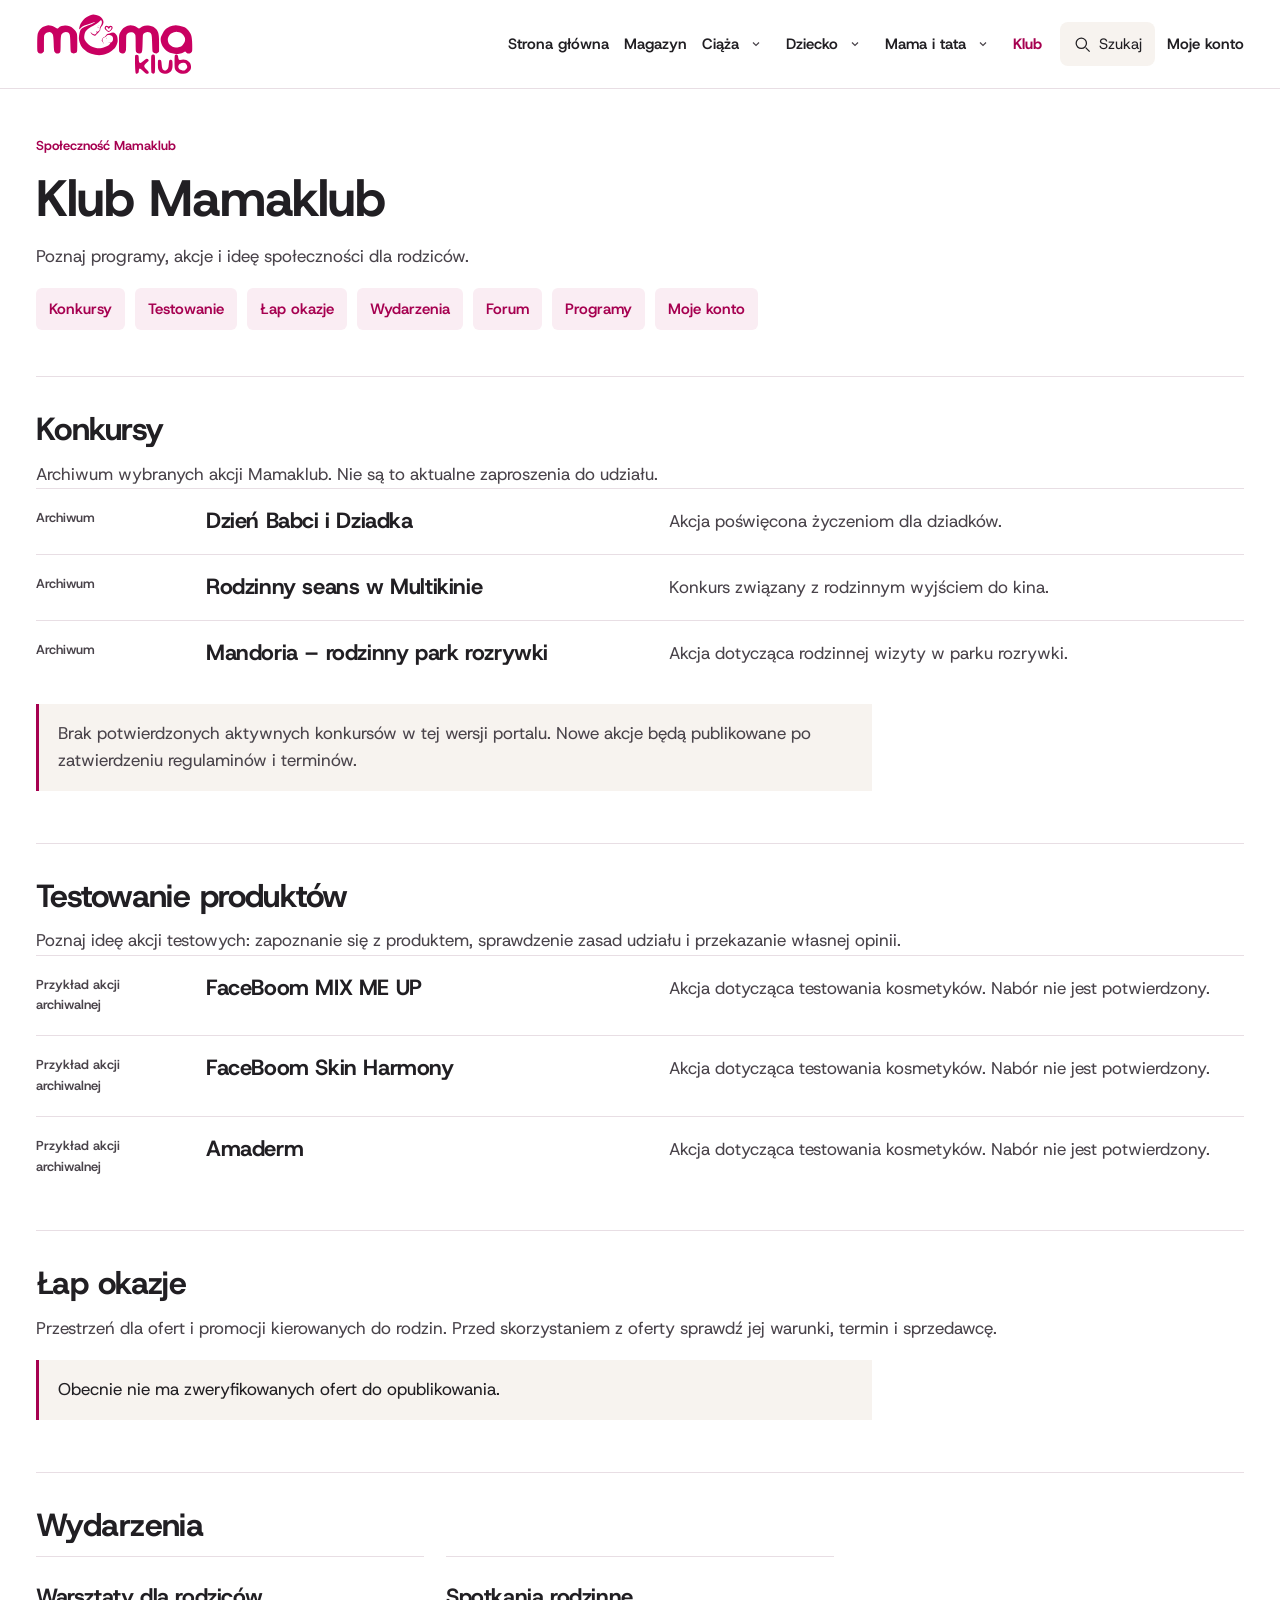
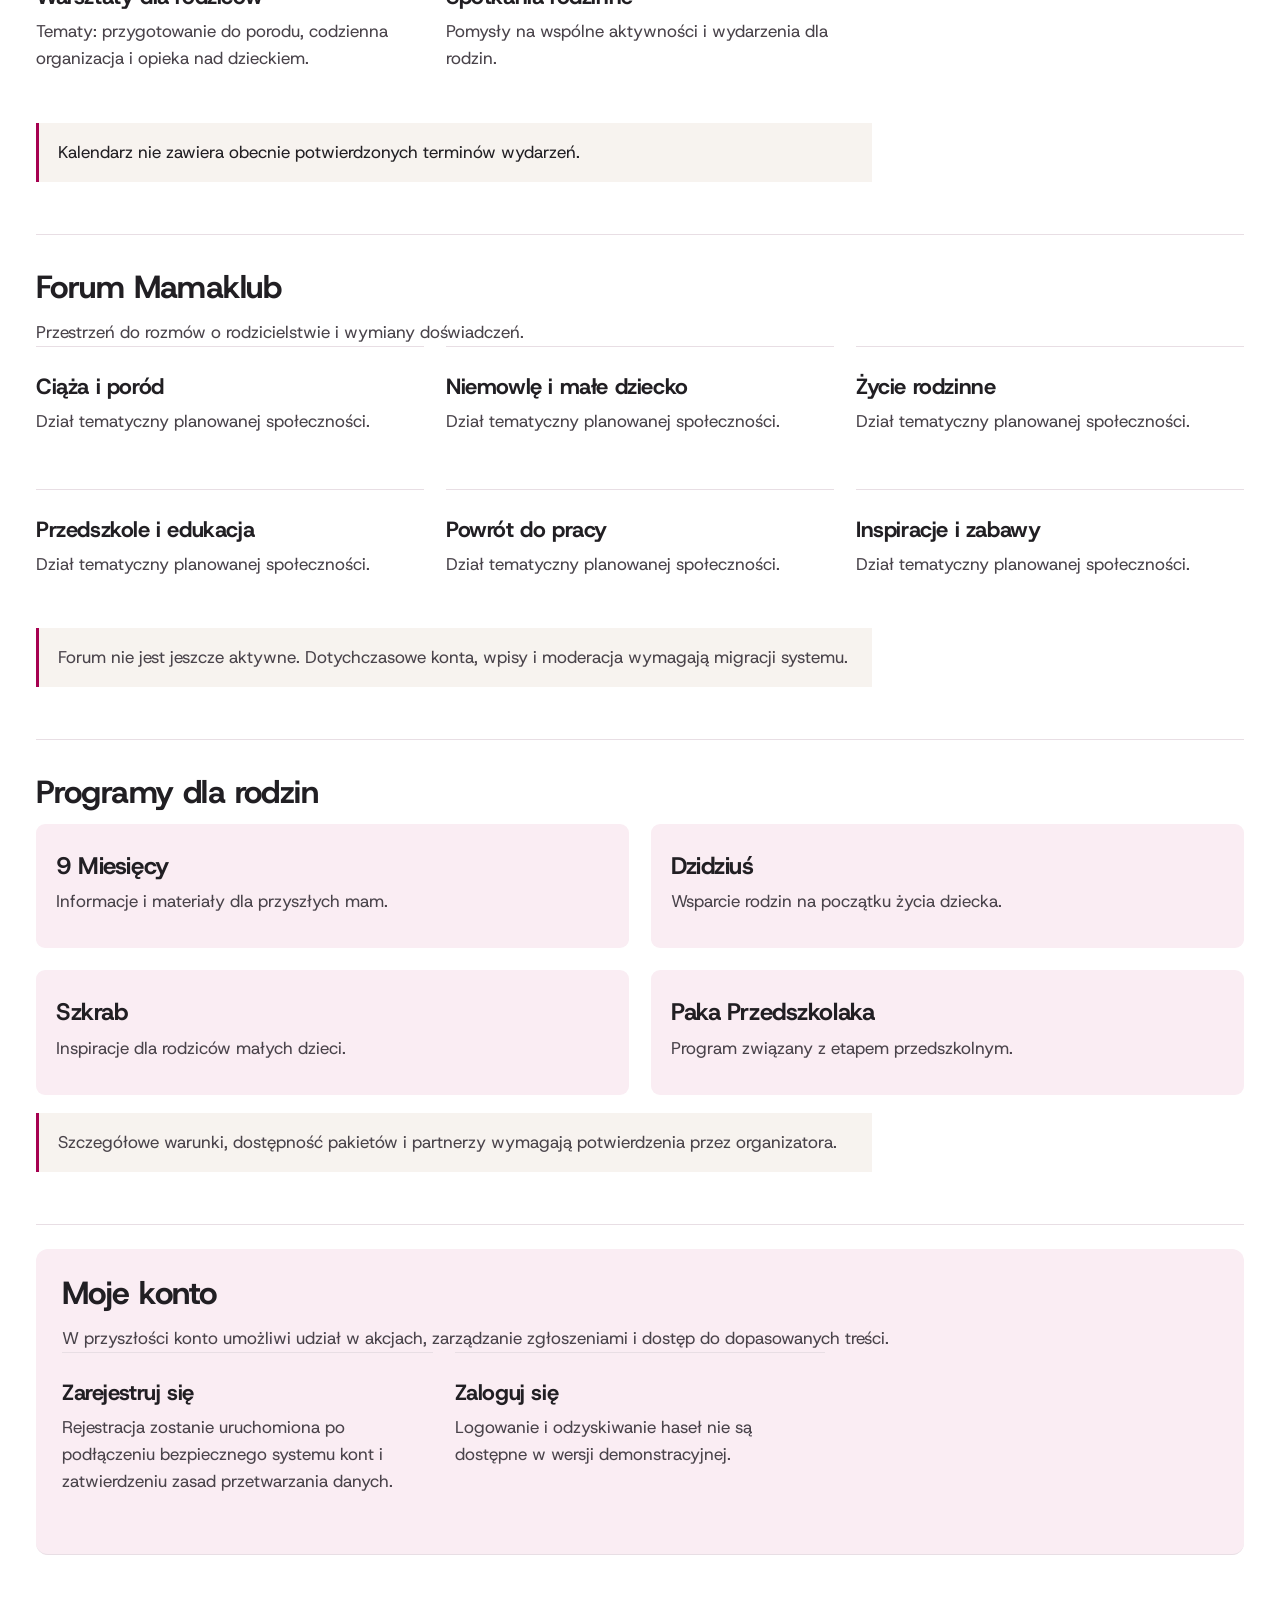
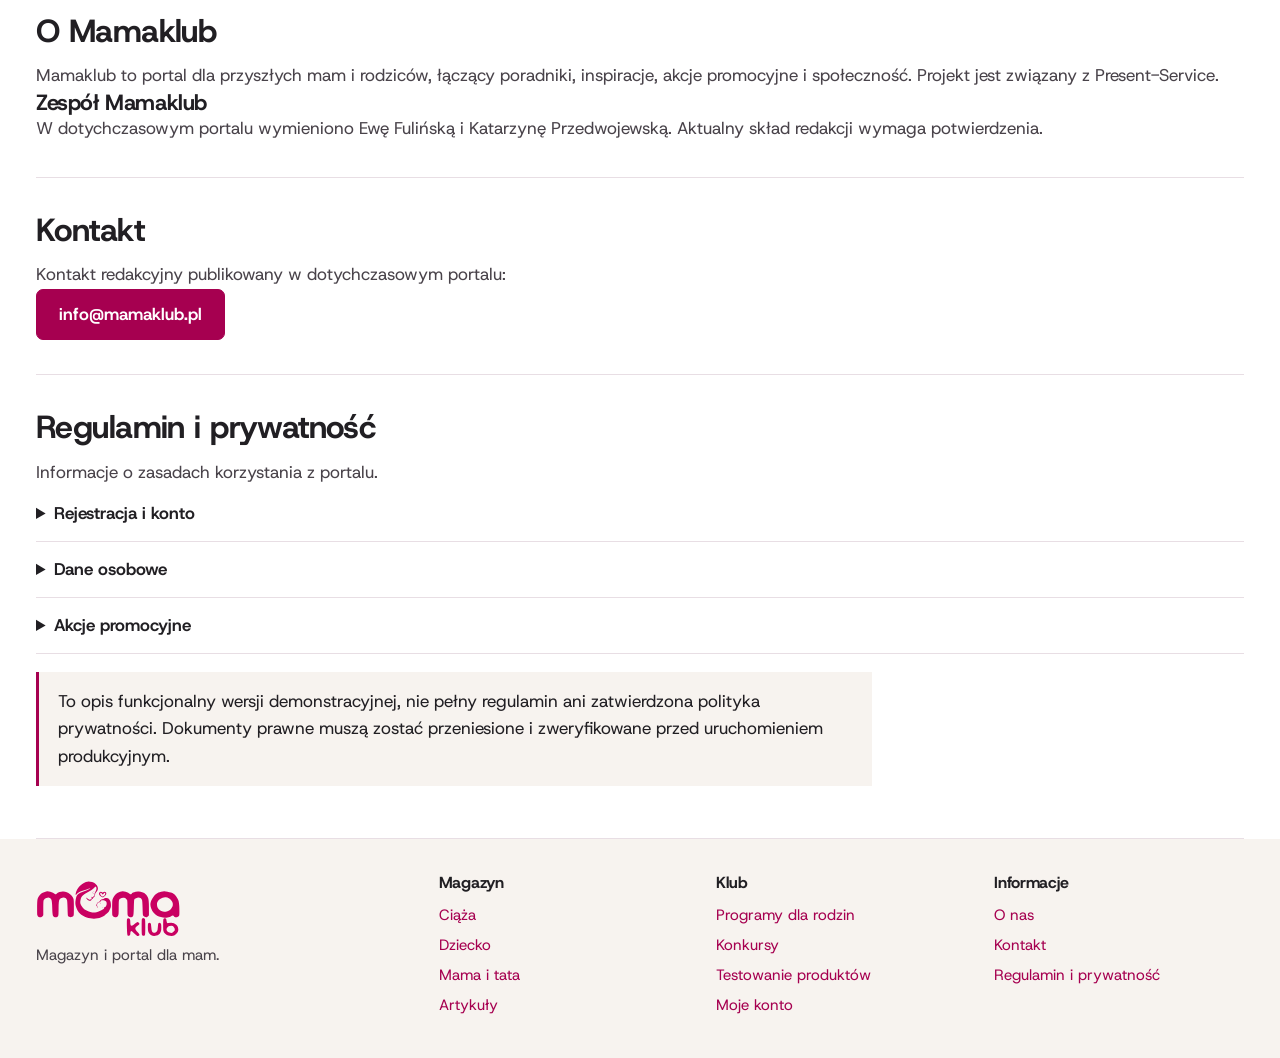
==== commit 46680749: "Refine approved Mamaklub navigation, responsive layouts and editorial reading experience" ====
--- a/klub.html
+++ b/klub.html
@@ -1 +1 @@
-<!doctype html><html lang="pl"><head><meta charset="utf-8"><meta name="viewport" content="width=device-width,initial-scale=1"><title>Klub i korzyści – Mamaklub</title><link rel="icon" href="assets/favicon.svg"><link rel="stylesheet" href="assets/site.css?v=approved7"><meta name="description" content="Programy rodzinne, konkursy, testowanie produktów i informacje o klubie Mamaklub."><meta property="og:type" content="website"><meta property="og:locale" content="pl_PL"><meta property="og:site_name" content="Mamaklub"><meta name="robots" content="noindex,follow"><link rel="stylesheet" href="https://fonts.googleapis.com/css2?family=Host+Grotesk:wght@400;500;600;700;800&amp;family=Manrope:wght@400;500;600;700&amp;display=swap"></head><body><a class="skip" href="#main">Przejdź do treści</a><header class="site-head"><div class="wrap mast"><a class="brand" href="index.html"><img src="assets/logo.svg" alt="Mama Klub – strona główna" width="164" height="64"></a><span class="brand-caption">Magazyn i portal dla mam</span><div class="mast-actions"><button type="button" class="search-open" data-search-open><svg viewBox="0 0 24 24" fill="none" stroke="currentColor" stroke-width="1.6" aria-hidden="true"><circle cx="10.5" cy="10.5" r="6.5"/><path d="m16 16 5 5"/></svg>Szukaj</button><a class="mast-account" href="klub.html#konto">Moje konto</a></div><button class="menu" type="button" aria-expanded="false" aria-controls="site-nav">Menu</button><nav class="site-nav" id="site-nav" aria-label="Menu główne"><a href="index.html">Strona główna</a><a href="magazyn.html">Magazyn</a><a href="poradniki.html#ciaza">Ciąża</a><a href="poradniki.html#dziecko">Dziecko</a><a href="poradniki.html#rodzina">Mama i tata</a><a href="klub.html" aria-current="page">Klub</a><a class="account" href="klub.html#konto">Moje konto</a></nav></div></header><main id="main" class="wrap club-page"><div class="subhero"><span class="eyebrow">Społeczność Mamaklub</span><h1>Klub Mamaklub</h1><p>Poznaj programy, akcje i ideę społeczności dla rodziców.</p><div class="jump"><a href="#konkursy">Konkursy</a><a href="#testowanie">Testowanie</a><a href="#okazje">Łap okazje</a><a href="#wydarzenia">Wydarzenia</a><a href="#forum">Forum</a><a href="#programy">Programy</a><a href="#konto">Moje konto</a></div></div><section id="konkursy"><h2>Konkursy</h2><p>Archiwum wybranych akcji Mamaklub. Nie są to aktualne zaproszenia do udziału.</p><div class="grid"><article class="tile"><span class="status">Archiwum</span><h3>Dzień Babci i Dziadka</h3><p>Akcja poświęcona życzeniom dla dziadków.</p></article><article class="tile"><span class="status">Archiwum</span><h3>Rodzinny seans w Multikinie</h3><p>Konkurs związany z rodzinnym wyjściem do kina.</p></article><article class="tile"><span class="status">Archiwum</span><h3>Mandoria – rodzinny park rozrywki</h3><p>Akcja dotycząca rodzinnej wizyty w parku rozrywki.</p></article></div><p class="note">Brak potwierdzonych aktywnych konkursów w tej wersji portalu. Nowe akcje będą publikowane po zatwierdzeniu regulaminów i terminów.</p></section><section id="testowanie"><h2>Testowanie produktów</h2><p>Poznaj ideę akcji testowych: zapoznanie się z produktem, sprawdzenie zasad udziału i przekazanie własnej opinii.</p><div class="grid"><article class="tile"><span class="status">Przykład akcji archiwalnej</span><h3>FaceBoom MIX ME UP</h3><p>Akcja dotycząca testowania kosmetyków. Nabór nie jest potwierdzony.</p></article><article class="tile"><span class="status">Przykład akcji archiwalnej</span><h3>FaceBoom Skin Harmony</h3><p>Akcja dotycząca testowania kosmetyków. Nabór nie jest potwierdzony.</p></article><article class="tile"><span class="status">Przykład akcji archiwalnej</span><h3>Amaderm</h3><p>Akcja dotycząca testowania kosmetyków. Nabór nie jest potwierdzony.</p></article></div></section><section id="okazje"><h2>Łap okazje</h2><p>Przestrzeń dla ofert i promocji kierowanych do rodzin. Przed skorzystaniem z oferty sprawdź jej warunki, termin i sprzedawcę.</p><div class="note">Obecnie nie ma zweryfikowanych ofert do opublikowania.</div></section><section id="wydarzenia"><h2>Wydarzenia</h2><div class="grid"><article class="tile"><h3>Warsztaty dla rodziców</h3><p>Tematy: przygotowanie do porodu, codzienna organizacja i opieka nad dzieckiem.</p></article><article class="tile"><h3>Spotkania rodzinne</h3><p>Pomysły na wspólne aktywności i wydarzenia dla rodzin.</p></article></div><div class="note">Kalendarz nie zawiera obecnie potwierdzonych terminów wydarzeń.</div></section><section id="forum"><h2>Forum Mamaklub</h2><p>Przestrzeń do rozmów o rodzicielstwie i wymiany doświadczeń.</p><div class="grid"><article class="tile"><h3>Ciąża i poród</h3><p>Dział tematyczny planowanej społeczności.</p></article><article class="tile"><h3>Niemowlę i małe dziecko</h3><p>Dział tematyczny planowanej społeczności.</p></article><article class="tile"><h3>Życie rodzinne</h3><p>Dział tematyczny planowanej społeczności.</p></article><article class="tile"><h3>Przedszkole i edukacja</h3><p>Dział tematyczny planowanej społeczności.</p></article><article class="tile"><h3>Powrót do pracy</h3><p>Dział tematyczny planowanej społeczności.</p></article><article class="tile"><h3>Inspiracje i zabawy</h3><p>Dział tematyczny planowanej społeczności.</p></article></div><p class="note">Forum nie jest jeszcze aktywne. Dotychczasowe konta, wpisy i moderacja wymagają migracji systemu.</p></section><section id="programy"><h2>Programy dla rodzin</h2><div class="grid"><article class="tile"><h3>9 Miesięcy</h3><p>Informacje i materiały dla przyszłych mam.</p></article><article class="tile"><h3>Dzidziuś</h3><p>Wsparcie rodzin na początku życia dziecka.</p></article><article class="tile"><h3>Szkrab</h3><p>Inspiracje dla rodziców małych dzieci.</p></article><article class="tile"><h3>Paka Przedszkolaka</h3><p>Program związany z etapem przedszkolnym.</p></article></div><p class="note">Szczegółowe warunki, dostępność pakietów i partnerzy wymagają potwierdzenia przez organizatora.</p></section><section id="konto"><h2>Moje konto</h2><p>W przyszłości konto umożliwi udział w akcjach, zarządzanie zgłoszeniami i dostęp do dopasowanych treści.</p><div class="grid"><article class="tile"><h3>Zarejestruj się</h3><p>Rejestracja zostanie uruchomiona po podłączeniu bezpiecznego systemu kont i zatwierdzeniu zasad przetwarzania danych.</p></article><article class="tile"><h3>Zaloguj się</h3><p>Logowanie i odzyskiwanie haseł nie są dostępne w wersji demonstracyjnej.</p></article></div></section><section id="onas"><h2>O Mamaklub</h2><p>Mamaklub to portal dla przyszłych mam i rodziców, łączący poradniki, inspiracje, akcje promocyjne i społeczność. Projekt jest związany z Present-Service.</p><h3>Zespół Mamaklub</h3><p>W dotychczasowym portalu wymieniono Ewę Fulińską i Katarzynę Przedwojewską. Aktualny skład redakcji wymaga potwierdzenia.</p></section><section id="kontakt"><h2>Kontakt</h2><p>Kontakt redakcyjny publikowany w dotychczasowym portalu:</p><a class="btn" href="mailto:info@mamaklub.pl">info@mamaklub.pl</a></section><section id="regulamin"><h2>Regulamin i prywatność</h2><p>Informacje o zasadach korzystania z portalu.</p><details><summary>Rejestracja i konto</summary><p>Dotychczasowy regulamin opisuje dobrowolne, bezpłatne konto oraz potwierdzenie rejestracji przez e-mail. Nowa wersja nie rejestruje użytkowników.</p></details><details><summary>Dane osobowe</summary><p>W tej wersji nie ma formularzy zbierających dane osobowe. Kalendarz i wyszukiwarki działają lokalnie w przeglądarce. Zewnętrzne obrazy na stronie głównej mogą powodować połączenia z dostawcą zdjęć.</p></details><details><summary>Akcje promocyjne</summary><p>Każda aktywna akcja wymaga zatwierdzonych zasad, terminów oraz informacji o przetwarzaniu danych.</p></details><div class="note">To opis funkcjonalny wersji demonstracyjnej, nie pełny regulamin ani zatwierdzona polityka prywatności. Dokumenty prawne muszą zostać przeniesione i zweryfikowane przed uruchomieniem produkcyjnym.</div></section></main><footer class="site-foot"><div class="wrap footgrid"><div><a class="brand" href="index.html"><img src="assets/logo.svg" alt="Mama Klub" width="145" height="57"></a><p>Magazyn i portal dla mam.</p></div><div><h3>Magazyn</h3><a href="poradniki.html#ciaza">Ciąża</a><a href="poradniki.html#dziecko">Dziecko</a><a href="poradniki.html#rodzina">Mama i tata</a><a href="magazyn.html">Artykuły</a></div><div><h3>Klub</h3><a href="klub.html#programy">Programy dla rodzin</a><a href="klub.html#konkursy">Konkursy</a><a href="klub.html#testowanie">Testowanie produktów</a><a href="klub.html#konto">Moje konto</a></div><div><h3>Informacje</h3><a href="klub.html#onas">O nas</a><a href="klub.html#kontakt">Kontakt</a><a href="klub.html#regulamin">Regulamin i prywatność</a></div></div></footer><script>(()=>{const b=document.querySelector('.menu'),n=document.querySelector('.site-nav');b.addEventListener('click',()=>{b.setAttribute('aria-expanded',String(n.classList.toggle('open')))});n.addEventListener('click',e=>{if(e.target.closest('a')){n.classList.remove('open');b.setAttribute('aria-expanded','false')}});document.addEventListener('keydown',e=>{if(e.key==='Escape'&&n.classList.contains('open')){n.classList.remove('open');b.setAttribute('aria-expanded','false');b.focus()}})})();</script><dialog id="global-search" class="search-dialog" aria-labelledby="search-title"><div class="search-head"><h2 id="search-title">Szukaj w Mamaklub</h2><button type="button" data-close aria-label="Zamknij wyszukiwarkę">Zamknij</button></div><label for="global-query">Szukana fraza</label><input id="global-query" type="search" placeholder="np. wyprawka, ciąża, konkurs" autocomplete="off"><p class="search-status" aria-live="polite"></p><div class="search-results"></div></dialog><script src="assets/search.js" defer></script></body></html>+<!doctype html><html lang="pl"><head><meta charset="utf-8"><meta name="viewport" content="width=device-width,initial-scale=1"><title>Klub i korzyści – Mamaklub</title><link rel="icon" href="assets/favicon.svg"><link rel="stylesheet" href="assets/site.css?v=approved8"><meta name="description" content="Programy rodzinne, konkursy, testowanie produktów i informacje o klubie Mamaklub."><meta property="og:type" content="website"><meta property="og:locale" content="pl_PL"><meta property="og:site_name" content="Mamaklub"><meta name="robots" content="noindex,follow"><link rel="stylesheet" href="https://fonts.googleapis.com/css2?family=Host+Grotesk:wght@400;500;600;700;800&amp;family=Manrope:wght@400;500;600;700&amp;display=swap"></head><body><a class="skip" href="#main">Przejdź do treści</a><header class="site-head"><div class="wrap mast"><a class="brand" href="index.html"><img src="assets/logo.svg" alt="Mama Klub – strona główna" width="164" height="64"></a><span class="brand-caption">Magazyn i portal dla mam</span><div class="mast-actions"><button type="button" class="search-open" data-search-open><svg viewBox="0 0 24 24" fill="none" stroke="currentColor" stroke-width="1.6" aria-hidden="true"><circle cx="10.5" cy="10.5" r="6.5"/><path d="m16 16 5 5"/></svg>Szukaj</button><a class="mast-account" href="klub.html#konto">Moje konto</a></div><button class="menu" type="button" aria-expanded="false" aria-controls="site-nav">Menu</button><nav class="site-nav" id="site-nav" aria-label="Menu główne"><a href="index.html">Strona główna</a><a href="magazyn.html">Magazyn</a><div class="nav-group"><a href="poradniki.html#ciaza">Ciąża</a><button class="nav-toggle" type="button" aria-label="Rozwiń: Ciąża" aria-expanded="false"><svg width="12" height="12" viewBox="0 0 16 16" fill="none" aria-hidden="true"><path d="m4 6 4 4 4-4" stroke="currentColor" stroke-width="1.6"/></svg></button><div class="nav-sub" hidden><a href="poradniki.html#ciaza">Trymestry i poród</a><a href="poradniki.html#kalendarz">Kalendarz ciąży</a><a href="poradniki.html#imiona">Księga imion</a><a href="magazyn.html#wyprawka">Wyprawka do szpitala</a></div></div><div class="nav-group"><a href="poradniki.html#dziecko">Dziecko</a><button class="nav-toggle" type="button" aria-label="Rozwiń: Dziecko" aria-expanded="false"><svg width="12" height="12" viewBox="0 0 16 16" fill="none" aria-hidden="true"><path d="m4 6 4 4 4-4" stroke="currentColor" stroke-width="1.6"/></svg></button><div class="nav-sub" hidden><a href="poradniki.html#niemowle">Niemowlę</a><a href="poradniki.html#male-dziecko">Małe dziecko</a><a href="poradniki.html#przedszkolak">Przedszkolak</a><a href="poradniki.html#zabawy">Gry i zabawy</a></div></div><div class="nav-group"><a href="poradniki.html#rodzina">Mama i tata</a><button class="nav-toggle" type="button" aria-label="Rozwiń: Mama i tata" aria-expanded="false"><svg width="12" height="12" viewBox="0 0 16 16" fill="none" aria-hidden="true"><path d="m4 6 4 4 4-4" stroke="currentColor" stroke-width="1.6"/></svg></button><div class="nav-sub" hidden><a href="poradniki.html#rodzina">Życie rodzinne</a><a href="poradniki.html#praca">Mama w pracy</a><a href="poradniki.html#inspiracje">Inspiracje</a></div></div><a href="klub.html" aria-current="page">Klub</a><a class="account" href="klub.html#konto">Moje konto</a></nav></div></header><main id="main" class="wrap club-page"><div class="subhero"><span class="eyebrow">Społeczność Mamaklub</span><h1>Klub Mamaklub</h1><p>Poznaj programy, akcje i ideę społeczności dla rodziców.</p><div class="jump"><a href="#konkursy">Konkursy</a><a href="#testowanie">Testowanie</a><a href="#okazje">Łap okazje</a><a href="#wydarzenia">Wydarzenia</a><a href="#forum">Forum</a><a href="#programy">Programy</a><a href="#konto">Moje konto</a></div></div><section id="konkursy"><h2>Konkursy</h2><p>Archiwum wybranych akcji Mamaklub. Nie są to aktualne zaproszenia do udziału.</p><div class="grid"><article class="tile"><span class="status">Archiwum</span><h3>Dzień Babci i Dziadka</h3><p>Akcja poświęcona życzeniom dla dziadków.</p></article><article class="tile"><span class="status">Archiwum</span><h3>Rodzinny seans w Multikinie</h3><p>Konkurs związany z rodzinnym wyjściem do kina.</p></article><article class="tile"><span class="status">Archiwum</span><h3>Mandoria – rodzinny park rozrywki</h3><p>Akcja dotycząca rodzinnej wizyty w parku rozrywki.</p></article></div><p class="note">Brak potwierdzonych aktywnych konkursów w tej wersji portalu. Nowe akcje będą publikowane po zatwierdzeniu regulaminów i terminów.</p></section><section id="testowanie"><h2>Testowanie produktów</h2><p>Poznaj ideę akcji testowych: zapoznanie się z produktem, sprawdzenie zasad udziału i przekazanie własnej opinii.</p><div class="grid"><article class="tile"><span class="status">Przykład akcji archiwalnej</span><h3>FaceBoom MIX ME UP</h3><p>Akcja dotycząca testowania kosmetyków. Nabór nie jest potwierdzony.</p></article><article class="tile"><span class="status">Przykład akcji archiwalnej</span><h3>FaceBoom Skin Harmony</h3><p>Akcja dotycząca testowania kosmetyków. Nabór nie jest potwierdzony.</p></article><article class="tile"><span class="status">Przykład akcji archiwalnej</span><h3>Amaderm</h3><p>Akcja dotycząca testowania kosmetyków. Nabór nie jest potwierdzony.</p></article></div></section><section id="okazje"><h2>Łap okazje</h2><p>Przestrzeń dla ofert i promocji kierowanych do rodzin. Przed skorzystaniem z oferty sprawdź jej warunki, termin i sprzedawcę.</p><div class="note">Obecnie nie ma zweryfikowanych ofert do opublikowania.</div></section><section id="wydarzenia"><h2>Wydarzenia</h2><div class="grid"><article class="tile"><h3>Warsztaty dla rodziców</h3><p>Tematy: przygotowanie do porodu, codzienna organizacja i opieka nad dzieckiem.</p></article><article class="tile"><h3>Spotkania rodzinne</h3><p>Pomysły na wspólne aktywności i wydarzenia dla rodzin.</p></article></div><div class="note">Kalendarz nie zawiera obecnie potwierdzonych terminów wydarzeń.</div></section><section id="forum"><h2>Forum Mamaklub</h2><p>Przestrzeń do rozmów o rodzicielstwie i wymiany doświadczeń.</p><div class="grid"><article class="tile"><h3>Ciąża i poród</h3><p>Dział tematyczny planowanej społeczności.</p></article><article class="tile"><h3>Niemowlę i małe dziecko</h3><p>Dział tematyczny planowanej społeczności.</p></article><article class="tile"><h3>Życie rodzinne</h3><p>Dział tematyczny planowanej społeczności.</p></article><article class="tile"><h3>Przedszkole i edukacja</h3><p>Dział tematyczny planowanej społeczności.</p></article><article class="tile"><h3>Powrót do pracy</h3><p>Dział tematyczny planowanej społeczności.</p></article><article class="tile"><h3>Inspiracje i zabawy</h3><p>Dział tematyczny planowanej społeczności.</p></article></div><p class="note">Forum nie jest jeszcze aktywne. Dotychczasowe konta, wpisy i moderacja wymagają migracji systemu.</p></section><section id="programy"><h2>Programy dla rodzin</h2><div class="grid"><article class="tile"><h3>9 Miesięcy</h3><p>Informacje i materiały dla przyszłych mam.</p></article><article class="tile"><h3>Dzidziuś</h3><p>Wsparcie rodzin na początku życia dziecka.</p></article><article class="tile"><h3>Szkrab</h3><p>Inspiracje dla rodziców małych dzieci.</p></article><article class="tile"><h3>Paka Przedszkolaka</h3><p>Program związany z etapem przedszkolnym.</p></article></div><p class="note">Szczegółowe warunki, dostępność pakietów i partnerzy wymagają potwierdzenia przez organizatora.</p></section><section id="konto"><h2>Moje konto</h2><p>W przyszłości konto umożliwi udział w akcjach, zarządzanie zgłoszeniami i dostęp do dopasowanych treści.</p><div class="grid"><article class="tile"><h3>Zarejestruj się</h3><p>Rejestracja zostanie uruchomiona po podłączeniu bezpiecznego systemu kont i zatwierdzeniu zasad przetwarzania danych.</p></article><article class="tile"><h3>Zaloguj się</h3><p>Logowanie i odzyskiwanie haseł nie są dostępne w wersji demonstracyjnej.</p></article></div></section><section id="onas"><h2>O Mamaklub</h2><p>Mamaklub to portal dla przyszłych mam i rodziców, łączący poradniki, inspiracje, akcje promocyjne i społeczność. Projekt jest związany z Present-Service.</p><h3>Zespół Mamaklub</h3><p>W dotychczasowym portalu wymieniono Ewę Fulińską i Katarzynę Przedwojewską. Aktualny skład redakcji wymaga potwierdzenia.</p></section><section id="kontakt"><h2>Kontakt</h2><p>Kontakt redakcyjny publikowany w dotychczasowym portalu:</p><a class="btn" href="mailto:info@mamaklub.pl">info@mamaklub.pl</a></section><section id="regulamin"><h2>Regulamin i prywatność</h2><p>Informacje o zasadach korzystania z portalu.</p><details><summary>Rejestracja i konto</summary><p>Dotychczasowy regulamin opisuje dobrowolne, bezpłatne konto oraz potwierdzenie rejestracji przez e-mail. Nowa wersja nie rejestruje użytkowników.</p></details><details><summary>Dane osobowe</summary><p>W tej wersji nie ma formularzy zbierających dane osobowe. Kalendarz i wyszukiwarki działają lokalnie w przeglądarce. Zewnętrzne obrazy na stronie głównej mogą powodować połączenia z dostawcą zdjęć.</p></details><details><summary>Akcje promocyjne</summary><p>Każda aktywna akcja wymaga zatwierdzonych zasad, terminów oraz informacji o przetwarzaniu danych.</p></details><div class="note">To opis funkcjonalny wersji demonstracyjnej, nie pełny regulamin ani zatwierdzona polityka prywatności. Dokumenty prawne muszą zostać przeniesione i zweryfikowane przed uruchomieniem produkcyjnym.</div></section></main><footer class="site-foot"><div class="wrap footgrid"><div><a class="brand" href="index.html"><img src="assets/logo.svg" alt="Mama Klub" width="145" height="57"></a><p>Magazyn i portal dla mam.</p></div><div><h3>Magazyn</h3><a href="poradniki.html#ciaza">Ciąża</a><a href="poradniki.html#dziecko">Dziecko</a><a href="poradniki.html#rodzina">Mama i tata</a><a href="magazyn.html">Artykuły</a></div><div><h3>Klub</h3><a href="klub.html#programy">Programy dla rodzin</a><a href="klub.html#konkursy">Konkursy</a><a href="klub.html#testowanie">Testowanie produktów</a><a href="klub.html#konto">Moje konto</a></div><div><h3>Informacje</h3><a href="klub.html#onas">O nas</a><a href="klub.html#kontakt">Kontakt</a><a href="klub.html#regulamin">Regulamin i prywatność</a></div></div></footer><script src="assets/navigation.js" defer></script><dialog id="global-search" class="search-dialog" aria-labelledby="search-title"><div class="search-head"><h2 id="search-title">Szukaj w Mamaklub</h2><button type="button" data-close aria-label="Zamknij wyszukiwarkę">Zamknij</button></div><label for="global-query">Szukana fraza</label><input id="global-query" type="search" placeholder="np. wyprawka, ciąża, konkurs" autocomplete="off"><p class="search-status" aria-live="polite"></p><div class="search-results"></div></dialog><script src="assets/search.js" defer></script></body></html>
--- a/assets/site.css
+++ b/assets/site.css
@@ -1,5 +1,10 @@
-:root{--brand:#C90061;--rose:#A60050;--deep:#870044;--ink:#211F23;--muted:#49434A;--pink:#FAEDF3;--cream:#F7F3EF;--line:#E8DEE4;--white:#fff}*{box-sizing:border-box}html{scroll-behavior:smooth}body{margin:0;color:var(--ink);background:white;font:17px/1.6 "Host Grotesk",Manrope,Arial,sans-serif}a{color:var(--rose);text-decoration:none}a:hover{text-decoration:underline;text-underline-offset:4px}a:focus-visible,button:focus-visible,input:focus-visible,summary:focus-visible{outline:3px solid var(--brand);outline-offset:4px}h1,h2,h3,p{margin:0}h1,h2,h3{line-height:1.18;letter-spacing:-.018em;font-weight:700}h1{font-size:clamp(32px,4vw,52px)}h2{font-size:clamp(25px,2.5vw,34px)}h3{font-size:22px}p{color:var(--muted)}img{display:block;max-width:100%;height:auto}.wrap{max-width:1440px;padding-inline:36px;margin:auto}.skip{position:absolute;top:-100px;left:12px;z-index:9;background:white;padding:12px}.skip:focus{top:10px}.site-head{border-bottom:1px solid var(--line)}.mast{min-height:88px;display:flex;align-items:center;gap:18px}.brand-caption{font-size:15px;font-weight:500;white-space:nowrap;color:var(--muted)}.brand{flex-shrink:0}.brand img{width:158px;height:auto}.mast-meta{display:none}.site-nav{display:flex;align-items:center;gap:19px;margin-left:auto;flex-wrap:wrap}.site-nav a{font-size:15px;font-weight:600;color:var(--ink);white-space:nowrap}.site-nav a[aria-current]{color:var(--rose);font-weight:700}.mast-actions{display:flex;gap:12px;align-items:center;order:3}.mast-account{font-size:15px;font-weight:600;color:var(--ink);white-space:nowrap}.search-open,.menu{display:inline-flex;align-items:center;gap:7px;background:var(--cream);border:0;color:var(--ink);font-size:15px;padding:10px 13px;min-height:44px;border-radius:8px}.search-open svg{width:19px;height:19px}.menu,.site-nav .account{display:none}button{font:inherit;cursor:pointer}button,.btn{border-radius:7px}.btn{display:inline-flex;align-items:center;justify-content:center;gap:24px;min-height:46px;padding:11px 22px;font-weight:650;font-size:17px;background:var(--rose);color:white;border:1px solid var(--rose)}.btn:hover{background:var(--deep);text-decoration:none}.btn.light{color:var(--rose);background:white;border-color:white}.category,.eyebrow{font-size:13px;font-weight:650;color:var(--rose)}.more{font-size:15px;font-weight:650}.home .hero{display:grid;grid-template-columns:41% 59%;background:var(--pink);overflow:hidden;border-radius:16px;margin-top:22px;min-height:410px}.hero-copy{padding:clamp(24px,3.7vw,54px);align-self:center}.hero-copy h1{margin:16px 0;line-height:1.07;letter-spacing:-.022em}.hero-copy h1 span{color:var(--rose)}.hero-copy p{font-size:19px;line-height:1.5;margin:0 0 24px;max-width:39ch}.hero-photo{position:relative;min-height:410px;overflow:hidden}.hero-photo::after{content:"";position:absolute;inset:0 auto 0 0;width:9%;background:linear-gradient(90deg,var(--pink),transparent);pointer-events:none}.hero-photo img{position:absolute;width:100%;height:100%;object-fit:cover;object-position:center 42%;inset:0}.stages{display:grid;grid-template-columns:repeat(5,minmax(0,1fr));gap:15px;margin:26px 0 42px}.stages a{display:flex;align-items:center;justify-content:center;gap:12px;min-height:76px;padding:14px 10px;border-radius:9px;background:#fcf5f8;color:var(--ink);font-size:16px}.stages svg{width:38px;height:38px;color:var(--brand);flex-shrink:0}.section-heading{display:flex;align-items:baseline;justify-content:space-between;gap:15px;margin-bottom:21px}.home-editorial{display:grid;grid-template-columns:minmax(0,3fr) minmax(250px,1fr);gap:24px;align-items:stretch}.home-stories{display:grid;grid-template-columns:repeat(3,minmax(0,1fr));gap:18px}.home-stories article{border:1px solid var(--line);border-radius:11px;overflow:hidden}.article-photo{display:block;aspect-ratio:1.65;overflow:hidden}.article-photo img{width:100%;height:100%;object-fit:cover}.article-info{padding:14px 15px 18px}.article-info h3{font-size:20px;margin-top:7px;line-height:1.35}.article-info h3 a{color:var(--ink)}.club-promo{background:var(--rose);color:white;border-radius:13px;padding:28px;display:flex;flex-direction:column;align-items:flex-start;justify-content:center}.club-promo img{filter:brightness(0) invert(1);width:126px;margin-bottom:22px}.club-promo h2{font-size:34px;line-height:1.15;max-width:10ch}.club-promo p{color:white;margin:15px 0 22px;font-size:16px}.tools-section,.program-section{padding:42px 0 10px}.tools-links{display:grid;grid-template-columns:repeat(3,1fr);gap:0 28px}.tools-links a{display:flex;justify-content:space-between;border-bottom:1px solid var(--line);padding:15px 0;color:var(--ink);font-weight:600}.tools-links span{color:var(--rose)}.program-section{padding-bottom:48px}.program-links{display:grid;grid-template-columns:repeat(4,1fr);gap:20px}.program-links a{border-top:2px solid var(--line);padding:14px 0;color:var(--ink)}.program-links small{display:block;color:var(--muted)}.site-foot{background:var(--cream);padding:35px 0}.footgrid{display:grid;grid-template-columns:1.5fr 1fr 1fr 1fr;gap:28px}.footgrid h3{font-size:16px;margin-bottom:10px}.footgrid a{display:block;font-size:15px;margin:6px 0}.footgrid .brand img{width:145px}.footgrid p{font-size:15px;max-width:30ch}.head,.subhero{padding:42px 0 28px;border-bottom:1px solid var(--line)}.head h1,.subhero h1{margin:10px 0 14px}.head p,.subhero p,.lead{max-width:70ch;margin-bottom:14px}.jump,.links,.filters{display:flex;flex-wrap:wrap;gap:10px;margin:18px 0}.jump a,.links a{padding:9px 13px;background:var(--pink);border-radius:6px;font-size:15px;font-weight:600}.filters button{background:white;color:var(--ink);border:1px solid var(--line);padding:9px 13px}.filters button[aria-pressed=true]{background:var(--rose);color:white;border-color:var(--rose)}input,select{font:inherit;padding:11px 13px;border:1px solid #9e939a;border-radius:6px;display:block;max-width:100%;margin:8px 0 14px}label{font-weight:600}.grid{display:grid;grid-template-columns:repeat(3,minmax(0,1fr));gap:22px}.story,.tile{padding:19px 0;border-top:1px solid var(--line)}.story h3,.tile h3{margin:8px 0}.story p,.tile p{margin:0 0 13px}.story h3 a{color:var(--ink)}.magazine-grid{grid-template-columns:repeat(2,minmax(0,1fr));padding:24px 0}.story-image{display:block;width:100%;aspect-ratio:1.8;object-fit:cover;overflow:hidden;border-radius:9px}.story-image img{width:100%;height:100%;object-fit:cover}.reading{max-width:750px;margin:0 auto;padding:28px 0 52px}.reading h2{font-size:clamp(30px,4vw,48px);margin:13px 0}.reading .intro{font-size:21px;margin-bottom:16px}.reading p{font-size:18px;line-height:1.8;margin:0 0 20px}.reading .byline,.reading .source{font-size:14px;color:var(--muted);border-top:1px solid var(--line);padding-top:14px}.article-image{width:100%;max-height:420px;object-fit:cover;border-radius:10px;margin:22px 0}.guide-page>section,.club-page>section{padding:34px 0;border-bottom:1px solid var(--line);scroll-margin-top:20px}.guide-page>section h2,.club-page>section h2{margin-bottom:12px}.guide-page>section:not(#imiona):not(#kalendarz) .grid{grid-template-columns:repeat(2,minmax(0,1fr))}.guide-page .tile{padding:16px 0}.guide-page #kalendarz,.club-page #konto{background:var(--pink);padding:26px;margin:24px 0;border-radius:12px}.guide-page #imiona .grid{grid-template-columns:repeat(4,1fr)}.name{padding:10px;border:1px solid var(--line);border-radius:6px}.note{padding:16px 19px;background:var(--cream);border-left:3px solid var(--rose);margin:18px 0;max-width:76ch}.status{font-size:13px;font-weight:600;color:var(--muted)}.club-page #programy .grid{grid-template-columns:repeat(2,minmax(0,1fr))}.club-page #programy .tile{background:var(--pink);border:0;border-radius:9px;padding:20px}.club-page #konkursy .grid,.club-page #testowanie .grid{display:block}.club-page #konkursy .tile,.club-page #testowanie .tile{display:grid;grid-template-columns:150px 1fr 1.3fr;gap:20px}.club-page #konkursy .tile>* ,.club-page #testowanie .tile>*{margin:0}details{padding:14px 0;border-bottom:1px solid var(--line)}summary{cursor:pointer;font-weight:650}details p{margin-top:10px}.search-dialog{width:min(680px,calc(100% - 32px));max-height:85vh;border:1px solid var(--line);border-radius:12px;padding:25px;color:var(--ink)}.search-dialog::backdrop{background:#211f2380}.search-head{display:flex;justify-content:space-between;gap:15px;align-items:center;margin-bottom:20px}.search-head button{background:white;border:1px solid var(--line);padding:8px 12px}.search-dialog input{width:100%}.search-results a{display:block;border-top:1px solid var(--line);padding:13px 0;color:var(--ink)}.search-results small,.search-results strong,.search-results span{display:block}.search-results small{color:var(--rose)}.search-results span,.search-status{font-size:15px;color:var(--muted)}[hidden]{display:none!important}
-.brand-caption{display:none}@media(min-width:1370px){.brand-caption{display:block}}@media(max-width:1150px){.mast{gap:15px;flex-wrap:wrap;min-height:76px;padding-block:12px}.mast-actions{margin-left:auto;order:1}.menu{display:inline-flex;order:2}.site-nav{display:none;width:100%;order:4;margin:0;align-items:flex-start;flex-direction:column;padding:10px 0;gap:15px}.site-nav.open{display:flex}.site-nav .account{display:block}.mast-account{display:none}.wrap{padding-inline:26px}.home-editorial{grid-template-columns:minmax(0,2.6fr) minmax(220px,1fr)}.stages{gap:10px}.stages a{gap:7px;font-size:14px}.stages svg{width:28px;height:28px}.hero-copy{padding:30px}.hero-copy p{font-size:17px}}
-@media(max-width:800px){.wrap{padding-inline:20px}.home .hero{grid-template-columns:1fr;min-height:0}.hero-copy{padding:27px}.hero-photo{min-height:0;aspect-ratio:1.6}.hero-photo::after{display:none}.hero-copy h1{font-size:36px}.desktop-break{display:none}.stages{display:flex;flex-wrap:wrap;gap:9px;margin:20px 0 30px}.stages a{flex:1 1 29%;min-height:58px}.home-editorial{grid-template-columns:1fr}.club-promo{padding:25px}.club-promo h2 br{display:none}.club-promo img{width:100px;margin-bottom:14px}.home-stories{gap:14px}.article-info h3{font-size:19px}.tools-links,.program-links{grid-template-columns:repeat(2,1fr)}.footgrid{grid-template-columns:1fr 1fr}.grid{grid-template-columns:repeat(2,minmax(0,1fr))}.club-page #konkursy .tile,.club-page #testowanie .tile{grid-template-columns:1fr;gap:6px}}
+:root{--brand:#C90061;--rose:#A60050;--deep:#870044;--ink:#211F23;--muted:#49434A;--pink:#FAEDF3;--cream:#F7F3EF;--line:#E8DEE4;--white:#fff}*{box-sizing:border-box}html{scroll-behavior:smooth}body{margin:0;color:var(--ink);background:white;font:17px/1.6 "Host Grotesk",Manrope,Arial,sans-serif}a{color:var(--rose);text-decoration:none}a:hover{text-decoration:underline;text-underline-offset:4px}a:focus-visible,button:focus-visible,input:focus-visible,summary:focus-visible{outline:3px solid var(--brand);outline-offset:4px}h1,h2,h3,p{margin:0}h1,h2,h3{line-height:1.18;letter-spacing:-.018em;font-weight:700}h1{font-size:clamp(32px,4vw,52px)}h2{font-size:clamp(25px,2.5vw,34px)}h3{font-size:22px}p{color:var(--muted)}img{display:block;max-width:100%;height:auto}.wrap{max-width:1440px;padding-inline:36px;margin:auto}.skip{position:absolute;top:-100px;left:12px;z-index:9;background:white;padding:12px}.skip:focus{top:10px}.site-head{border-bottom:1px solid var(--line)}.mast{min-height:88px;display:flex;align-items:center;gap:18px}.brand-caption{font-size:15px;font-weight:500;white-space:nowrap;color:var(--muted)}.brand{flex-shrink:0}.brand img{width:158px;height:auto}.mast-meta{display:none}.site-nav{display:flex;align-items:center;gap:15px;margin-left:auto;flex-wrap:wrap}.site-nav a{font-size:15px;font-weight:600;color:var(--ink);white-space:nowrap}.site-nav a[aria-current]{color:var(--rose);font-weight:700}.mast-actions{display:flex;gap:12px;align-items:center;order:3}.mast-account{font-size:15px;font-weight:600;color:var(--ink);white-space:nowrap}.search-open,.menu{display:inline-flex;align-items:center;gap:7px;background:var(--cream);border:0;color:var(--ink);font-size:15px;padding:10px 13px;min-height:44px;border-radius:8px}.search-open svg{width:19px;height:19px}.menu,.site-nav .account{display:none}button{font:inherit;cursor:pointer}button,.btn{border-radius:7px}.btn{display:inline-flex;align-items:center;justify-content:center;gap:24px;min-height:46px;padding:11px 22px;font-weight:650;font-size:17px;background:var(--rose);color:white;border:1px solid var(--rose)}.btn:hover{background:var(--deep);text-decoration:none}.btn.light{color:var(--rose);background:white;border-color:white}.category,.eyebrow{font-size:13px;font-weight:650;color:var(--rose)}.more{font-size:15px;font-weight:650}.home .hero{display:grid;grid-template-columns:41% 59%;background:var(--pink);overflow:hidden;border-radius:16px;margin-top:22px;min-height:410px}.hero-copy{padding:clamp(24px,3.7vw,54px);align-self:center}.hero-copy h1{overflow-wrap:normal;margin:16px 0;line-height:1.07;letter-spacing:-.022em}.hero-copy h1 span{color:var(--rose)}.hero-copy p{font-size:19px;line-height:1.5;margin:0 0 24px;max-width:39ch}.hero-photo{position:relative;min-height:410px;overflow:hidden}.hero-photo img{position:absolute;width:100%;height:100%;object-fit:cover;object-position:center 42%;inset:0}.stages{display:grid;grid-template-columns:repeat(5,minmax(0,1fr));gap:15px;margin:26px 0 42px}.stages a{display:flex;align-items:center;justify-content:center;gap:12px;min-height:76px;padding:14px 10px;border-radius:9px;background:#fcf5f8;color:var(--ink);font-size:16px}.stages svg{width:38px;height:38px;color:var(--brand);flex-shrink:0}.section-heading{display:flex;align-items:baseline;justify-content:space-between;gap:15px;margin-bottom:21px}.home-editorial{display:grid;grid-template-columns:minmax(0,3fr) minmax(250px,1fr);gap:24px;align-items:stretch}.home-stories{display:grid;grid-template-columns:repeat(3,minmax(0,1fr));gap:18px}.home-stories article{border:1px solid var(--line);border-radius:11px;overflow:hidden}.article-photo{display:block;aspect-ratio:1.65;overflow:hidden}.article-photo img{width:100%;height:100%;object-fit:cover}.article-info{padding:14px 15px 18px}.article-info h3{font-size:20px;margin-top:7px;line-height:1.35}.article-info h3 a{color:var(--ink)}.club-promo{background:var(--rose);color:white;border-radius:13px;padding:28px;display:flex;flex-direction:column;align-items:flex-start;justify-content:center}.club-promo img{filter:brightness(0) invert(1);width:126px;margin-bottom:22px}.club-promo h2{font-size:34px;line-height:1.15;max-width:10ch}.club-promo p{color:white;margin:15px 0 22px;font-size:16px}.tools-section,.program-section{padding:42px 0 10px}.tools-links{display:grid;grid-template-columns:repeat(3,1fr);gap:0 28px}.tools-links a{display:flex;justify-content:space-between;border-bottom:1px solid var(--line);padding:15px 0;color:var(--ink);font-weight:600}.tools-links span{color:var(--rose)}.program-section{padding-bottom:48px}.program-links{display:grid;grid-template-columns:repeat(4,1fr);gap:20px}.program-links a{border-top:2px solid var(--line);padding:14px 0;color:var(--ink)}.program-links small{display:block;color:var(--muted)}.site-foot{background:var(--cream);padding:35px 0}.footgrid{display:grid;grid-template-columns:1.5fr 1fr 1fr 1fr;gap:28px}.footgrid h3{font-size:16px;margin-bottom:10px}.footgrid a{display:block;font-size:15px;margin:6px 0}.footgrid .brand img{width:145px}.footgrid p{font-size:15px;max-width:30ch}.head,.subhero{padding:42px 0 28px;border-bottom:1px solid var(--line)}.head h1,.subhero h1{margin:10px 0 14px}.head p,.subhero p,.lead{max-width:70ch;margin-bottom:14px}.jump,.links,.filters{display:flex;flex-wrap:wrap;gap:10px;margin:18px 0}.jump a,.links a{padding:9px 13px;background:var(--pink);border-radius:6px;font-size:15px;font-weight:600}.filters button{background:white;color:var(--ink);border:1px solid var(--line);padding:9px 13px}.filters button[aria-pressed=true]{background:var(--rose);color:white;border-color:var(--rose)}input,select{font:inherit;padding:11px 13px;border:1px solid #9e939a;border-radius:6px;display:block;max-width:100%;margin:8px 0 14px}label{font-weight:600}.grid{display:grid;grid-template-columns:repeat(3,minmax(0,1fr));gap:22px}.story,.tile{padding:19px 0;border-top:1px solid var(--line)}.story h3,.tile h3{margin:8px 0}.story p,.tile p{margin:0 0 13px}.story h3 a{color:var(--ink)}.magazine-grid{grid-template-columns:repeat(2,minmax(0,1fr));padding:24px 0}.story-image{display:block;width:100%;aspect-ratio:1.8;object-fit:cover;overflow:hidden;border-radius:9px}.story-image img{width:100%;height:100%;object-fit:cover}.reading{max-width:750px;margin:0 auto;padding:28px 0 52px}.reading h2{font-size:clamp(30px,4vw,48px);margin:13px 0}.reading .intro{font-size:21px;margin-bottom:16px}.reading p{font-size:18px;line-height:1.8;margin:0 0 20px}.reading .byline,.reading .source{font-size:14px;color:var(--muted);border-top:1px solid var(--line);padding-top:14px}.article-image{width:100%;max-height:420px;object-fit:cover;border-radius:10px;margin:22px 0}.guide-page>section,.club-page>section{padding:34px 0;border-bottom:1px solid var(--line);scroll-margin-top:20px}.guide-page>section h2,.club-page>section h2{margin-bottom:12px}.guide-page>section:not(#imiona):not(#kalendarz) .grid{grid-template-columns:repeat(2,minmax(0,1fr))}.guide-page .tile{padding:16px 0}.guide-page #kalendarz,.club-page #konto{background:var(--pink);padding:26px;margin:24px 0;border-radius:12px}.guide-page #imiona .grid{grid-template-columns:repeat(4,1fr)}.name{padding:10px;border:1px solid var(--line);border-radius:6px}.note{padding:16px 19px;background:var(--cream);border-left:3px solid var(--rose);margin:18px 0;max-width:76ch}.status{font-size:13px;font-weight:600;color:var(--muted)}.club-page #programy .grid{grid-template-columns:repeat(2,minmax(0,1fr))}.club-page #programy .tile{background:var(--pink);border:0;border-radius:9px;padding:20px}.club-page #konkursy .grid,.club-page #testowanie .grid{display:block}.club-page #konkursy .tile,.club-page #testowanie .tile{display:grid;grid-template-columns:150px 1fr 1.3fr;gap:20px}.club-page #konkursy .tile>* ,.club-page #testowanie .tile>*{margin:0}details{padding:14px 0;border-bottom:1px solid var(--line)}summary{cursor:pointer;font-weight:650}details p{margin-top:10px}.search-dialog{width:min(680px,calc(100% - 32px));max-height:85vh;border:1px solid var(--line);border-radius:12px;padding:25px;color:var(--ink)}.search-dialog::backdrop{background:#211f2380}.search-head{display:flex;justify-content:space-between;gap:15px;align-items:center;margin-bottom:20px}.search-head button{background:white;border:1px solid var(--line);padding:8px 12px}.search-dialog input{width:100%}.search-results a{display:block;border-top:1px solid var(--line);padding:13px 0;color:var(--ink)}.search-results small,.search-results strong,.search-results span{display:block}.search-results small{color:var(--rose)}.search-results span,.search-status{font-size:15px;color:var(--muted)}[hidden]{display:none!important}
+.brand-caption{display:none}@media(min-width:1500px){.brand-caption{display:block}}@media(max-width:1050px){.mast{gap:15px;flex-wrap:wrap;min-height:76px;padding-block:12px}.mast-actions{margin-left:auto;order:1}.menu{display:inline-flex;order:2}.site-nav{display:none;width:100%;order:4;margin:0;align-items:flex-start;flex-direction:column;padding:10px 0;gap:15px}.site-nav.open{display:flex}.site-nav .account{display:block}.mast-account{display:none}.wrap{padding-inline:26px}.home-editorial{grid-template-columns:minmax(0,2.6fr) minmax(220px,1fr)}.stages{gap:10px}.stages a{gap:7px;font-size:14px}.stages svg{width:28px;height:28px}.hero-copy{padding:30px}.hero-copy p{font-size:17px}}
+@media(max-width:800px){.wrap{padding-inline:20px}.home .hero{grid-template-columns:1fr;min-height:0}.hero-copy{padding:27px}.hero-photo{min-height:0;aspect-ratio:1.6}.hero-copy h1{font-size:36px}.desktop-break{display:none}.stages{display:flex;flex-wrap:wrap;gap:9px;margin:20px 0 30px}.stages a{flex:1 1 29%;min-height:58px}.home-editorial{grid-template-columns:1fr}.club-promo{padding:25px}.club-promo h2 br{display:none}.club-promo img{width:100px;margin-bottom:14px}.home-stories{gap:14px}.article-info h3{font-size:19px}.tools-links,.program-links{grid-template-columns:repeat(2,1fr)}.footgrid{grid-template-columns:1fr 1fr}.grid{grid-template-columns:repeat(2,minmax(0,1fr))}.club-page #konkursy .tile,.club-page #testowanie .tile{grid-template-columns:1fr;gap:6px}}
 @media(max-width:480px){.wrap{padding-inline:16px}.brand img{width:124px}.mast{gap:8px}.mast-actions{gap:6px}.search-open,.menu{padding:8px 10px;font-size:14px}.home .hero{margin-top:16px}.hero-copy{padding:22px}.hero-copy h1{font-size:32px}.hero-copy p{font-size:17px}.hero-photo{aspect-ratio:1.45}.home-stories,.magazine-grid,.guide-page>section:not(#imiona):not(#kalendarz) .grid,.club-page #programy .grid{grid-template-columns:1fr}.home-stories article{display:grid;grid-template-columns:120px 1fr}.article-photo{aspect-ratio:auto;height:100%;min-height:125px}.article-info{padding:12px}.article-info h3{font-size:18px}.section-heading{align-items:flex-start}.section-heading .more{font-size:13px;text-align:right}.stages a{flex-basis:45%;justify-content:flex-start;padding:10px 14px}.stages a:last-child{flex-grow:0}.tools-links{gap:0 14px}.tools-links a{font-size:15px}.program-links{gap:12px}.footgrid{gap:20px}.footgrid>div:first-child{grid-column:1/-1}.head,.subhero{padding:26px 0 18px}.reading p{font-size:17px}.guide-page #imiona .grid{grid-template-columns:repeat(2,1fr)}.search-dialog{padding:16px}}
-@media(prefers-reduced-motion:reduce){html{scroll-behavior:auto}}+@media(prefers-reduced-motion:reduce){html{scroll-behavior:auto}}
+/* Approved 8: navigation and reading refinements */
+.nav-group{position:relative;display:flex;align-items:center;gap:2px}.nav-toggle{display:inline-flex;align-items:center;justify-content:center;width:30px;height:44px;border:0;background:transparent;color:var(--muted);padding:0}.nav-toggle[aria-expanded=true]{color:var(--rose)}.nav-sub{position:absolute;top:100%;left:0;z-index:12;min-width:225px;background:white;border:1px solid var(--line);border-radius:8px;padding:8px;box-shadow:0 8px 24px #211f2314}.nav-sub a{display:block;padding:11px 12px;white-space:normal}.nav-sub a:hover{background:var(--pink);text-decoration:none}.site-nav>a,.nav-group>a{display:flex;align-items:center;min-height:44px}.related{background:var(--pink);border-radius:10px;padding:22px;margin-top:32px}.related h3{margin-bottom:12px}.related a{display:flex;justify-content:space-between;gap:16px;padding:12px 0;border-top:1px solid var(--line);font-weight:600}.reading:focus{outline:none}.search-label{display:block;margin-top:16px}.story{min-width:0}.story-image{margin-bottom:14px}.hero-photo{background:var(--cream)}.article-photo{background:var(--cream)}.club-page #programy .tile h3{font-size:24px}.guide-page #kalendarz button{min-height:44px;background:var(--rose);color:white;border:1px solid var(--rose);padding:10px 17px}.search-dialog{max-height:85dvh}.stages a:hover{background:var(--pink);text-decoration:none}.stages a:focus-visible{outline-offset:2px}
+@media(min-width:1051px) and (max-width:1250px){.mast{gap:12px}.site-nav{gap:10px}.site-nav a{font-size:14px}.brand img{width:140px}.nav-toggle{width:20px}.mast-actions{gap:8px}.mast-account,.search-open{font-size:14px}.wrap{padding-inline:28px}}
+@media(max-width:1050px){.nav-group{width:100%;flex-wrap:wrap;justify-content:space-between}.nav-sub{position:static;box-shadow:none;width:100%;border:0;border-left:2px solid var(--line);border-radius:0;padding:0 0 0 12px}.nav-sub a{padding:10px 8px}.site-nav{gap:4px}.nav-toggle{width:44px}.home-editorial{grid-template-columns:1fr}.club-promo{display:grid;grid-template-columns:1fr auto;gap:12px;align-items:center}.club-promo img{grid-column:1/-1;margin-bottom:0}.club-promo h2{max-width:none}.club-promo p{grid-column:1;margin:0}.club-promo .btn{grid-column:2;grid-row:2/4}}
+@media(max-width:480px){.club-promo{display:flex;align-items:flex-start;gap:12px}.club-promo h2{font-size:28px}.club-promo p{margin:0}.section-heading h2{font-size:25px}.hero-copy h1{font-size:clamp(28px,8vw,34px)}.home-stories article{grid-template-columns:104px minmax(0,1fr)}.article-info h3{overflow-wrap:break-word}.stages a:last-child{flex-grow:1}}
